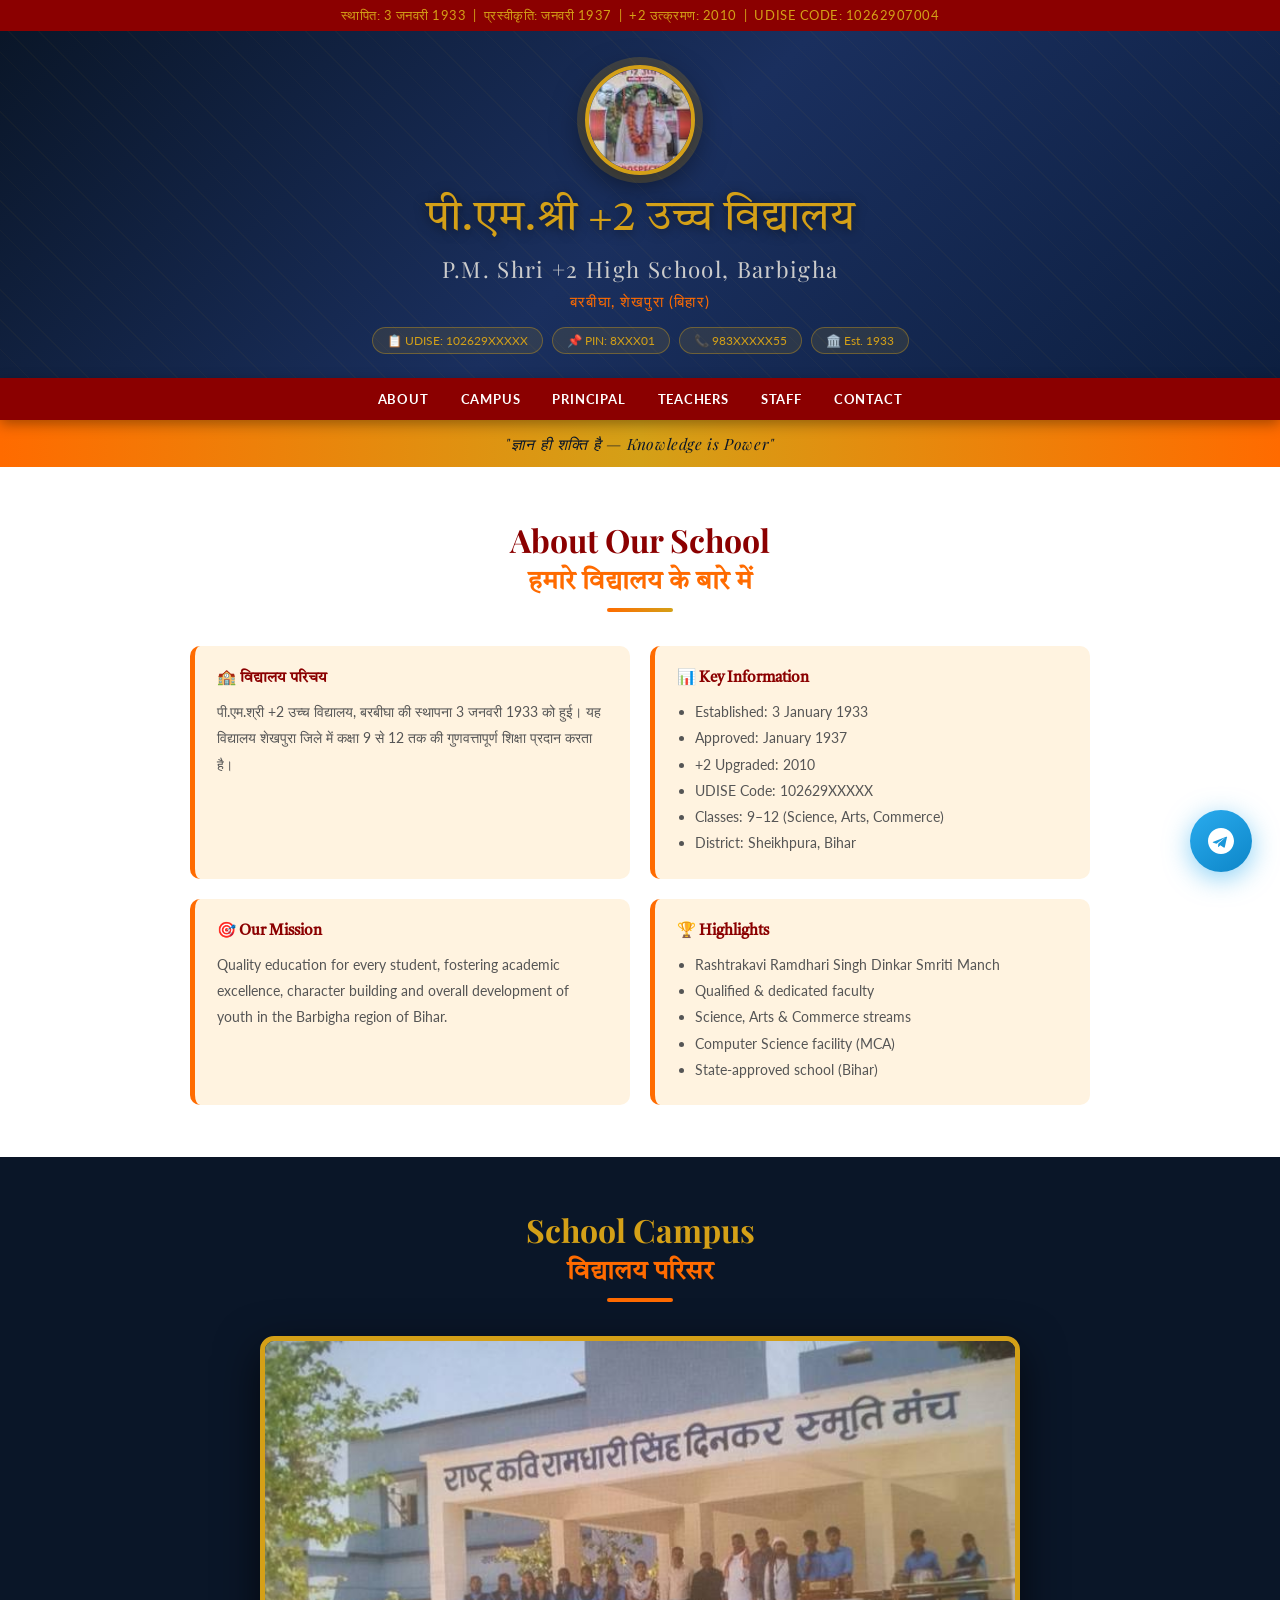
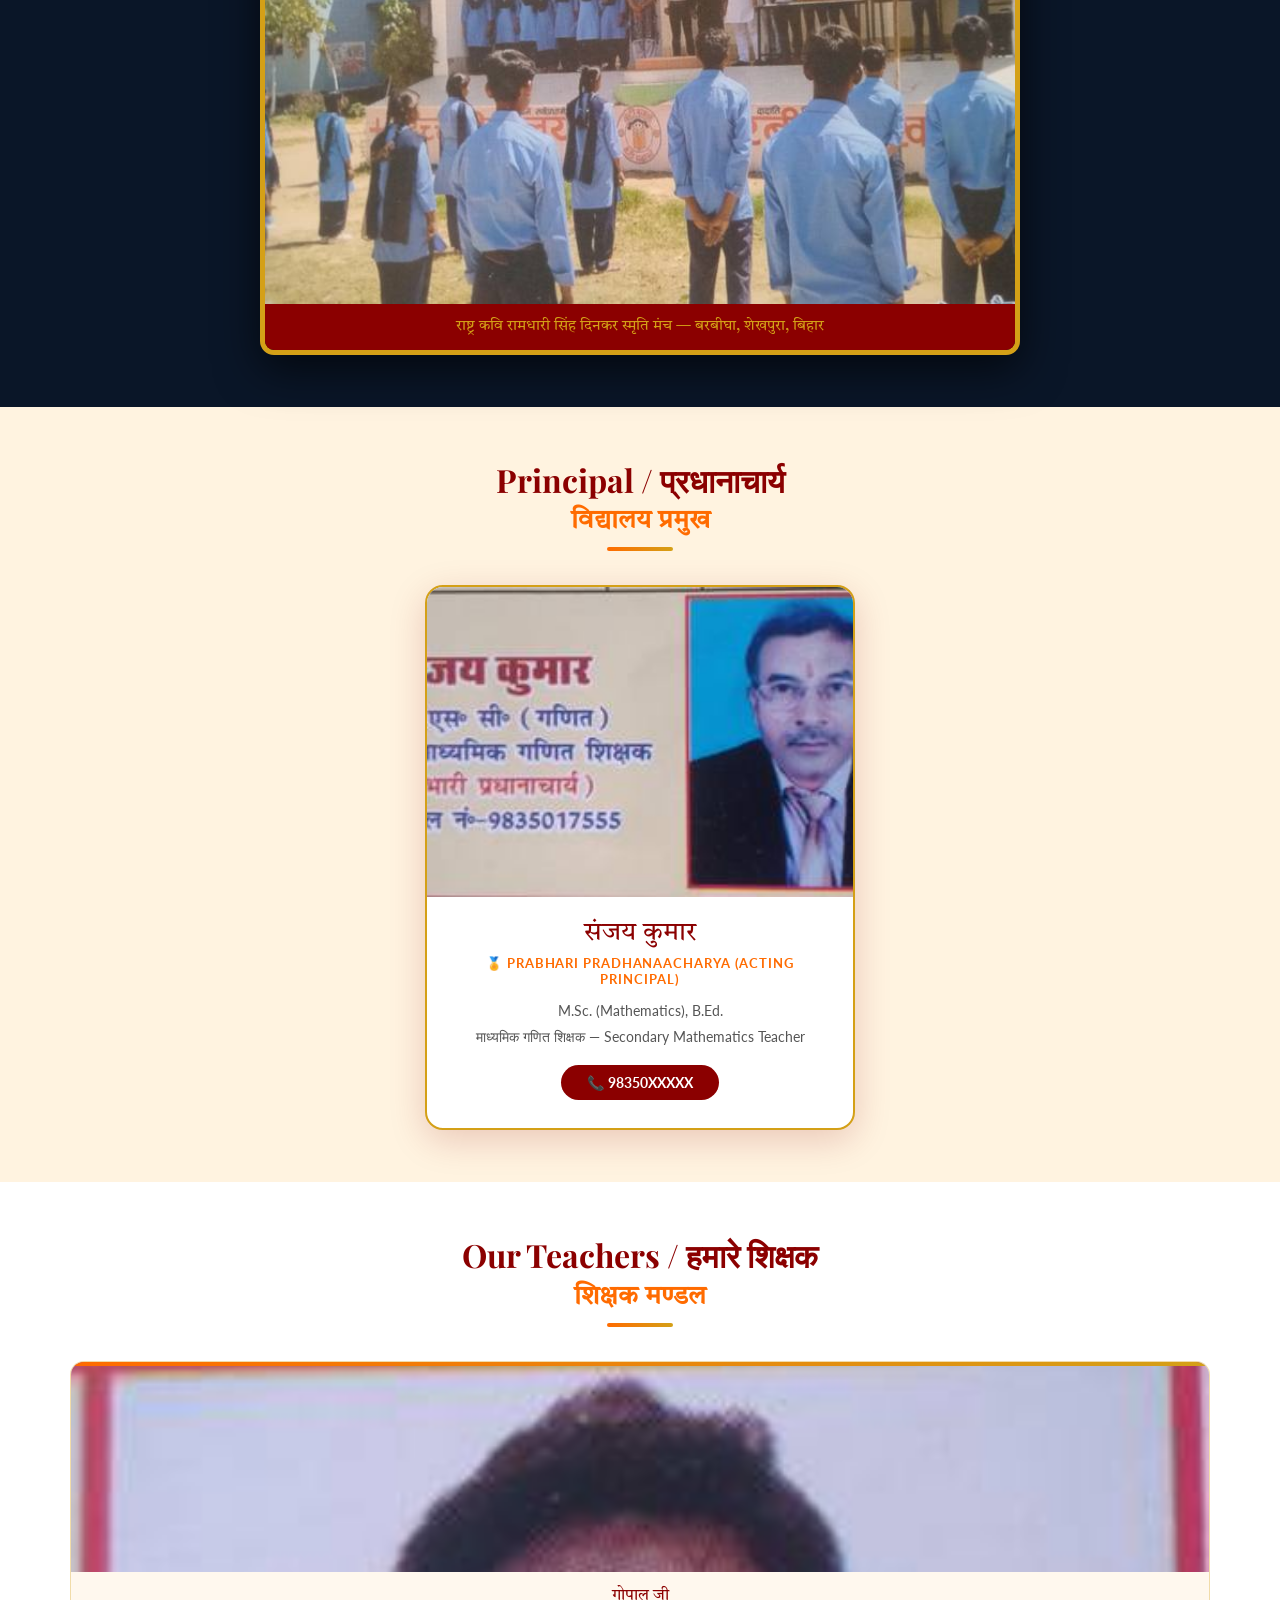
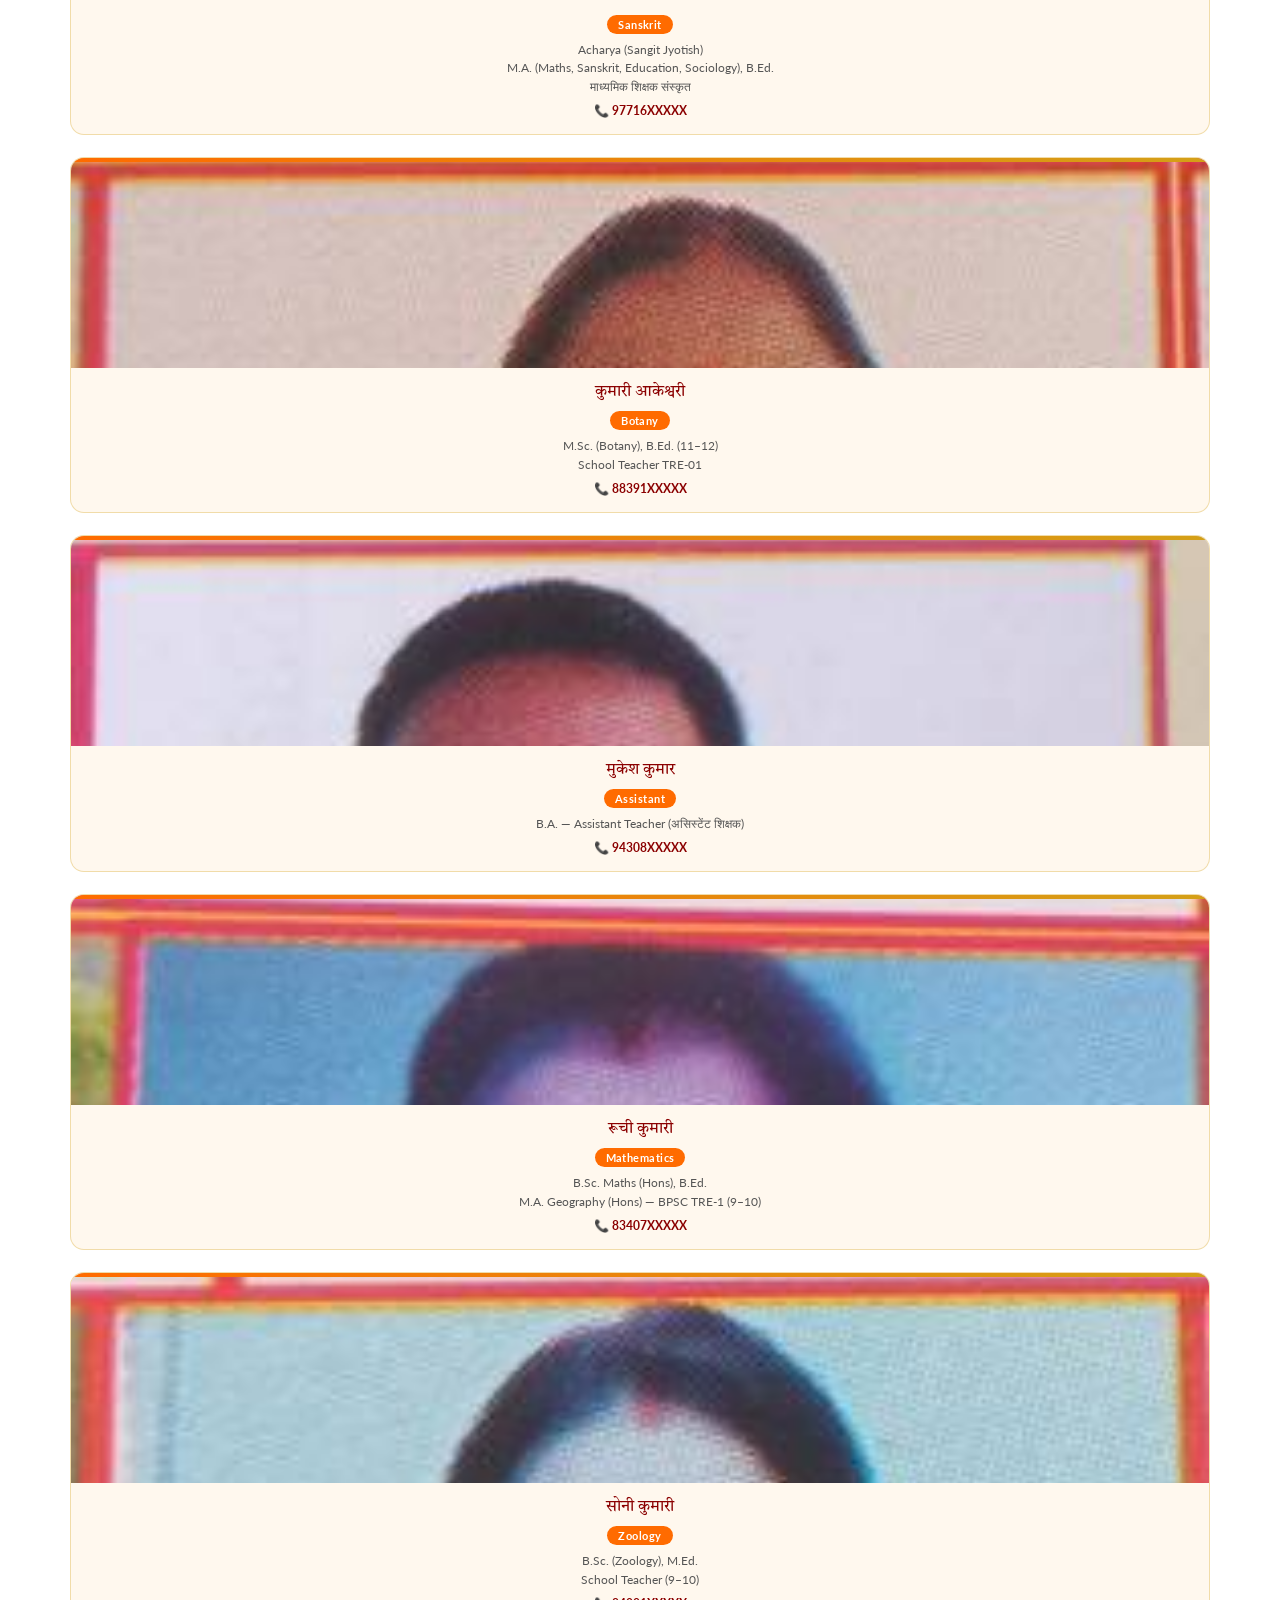
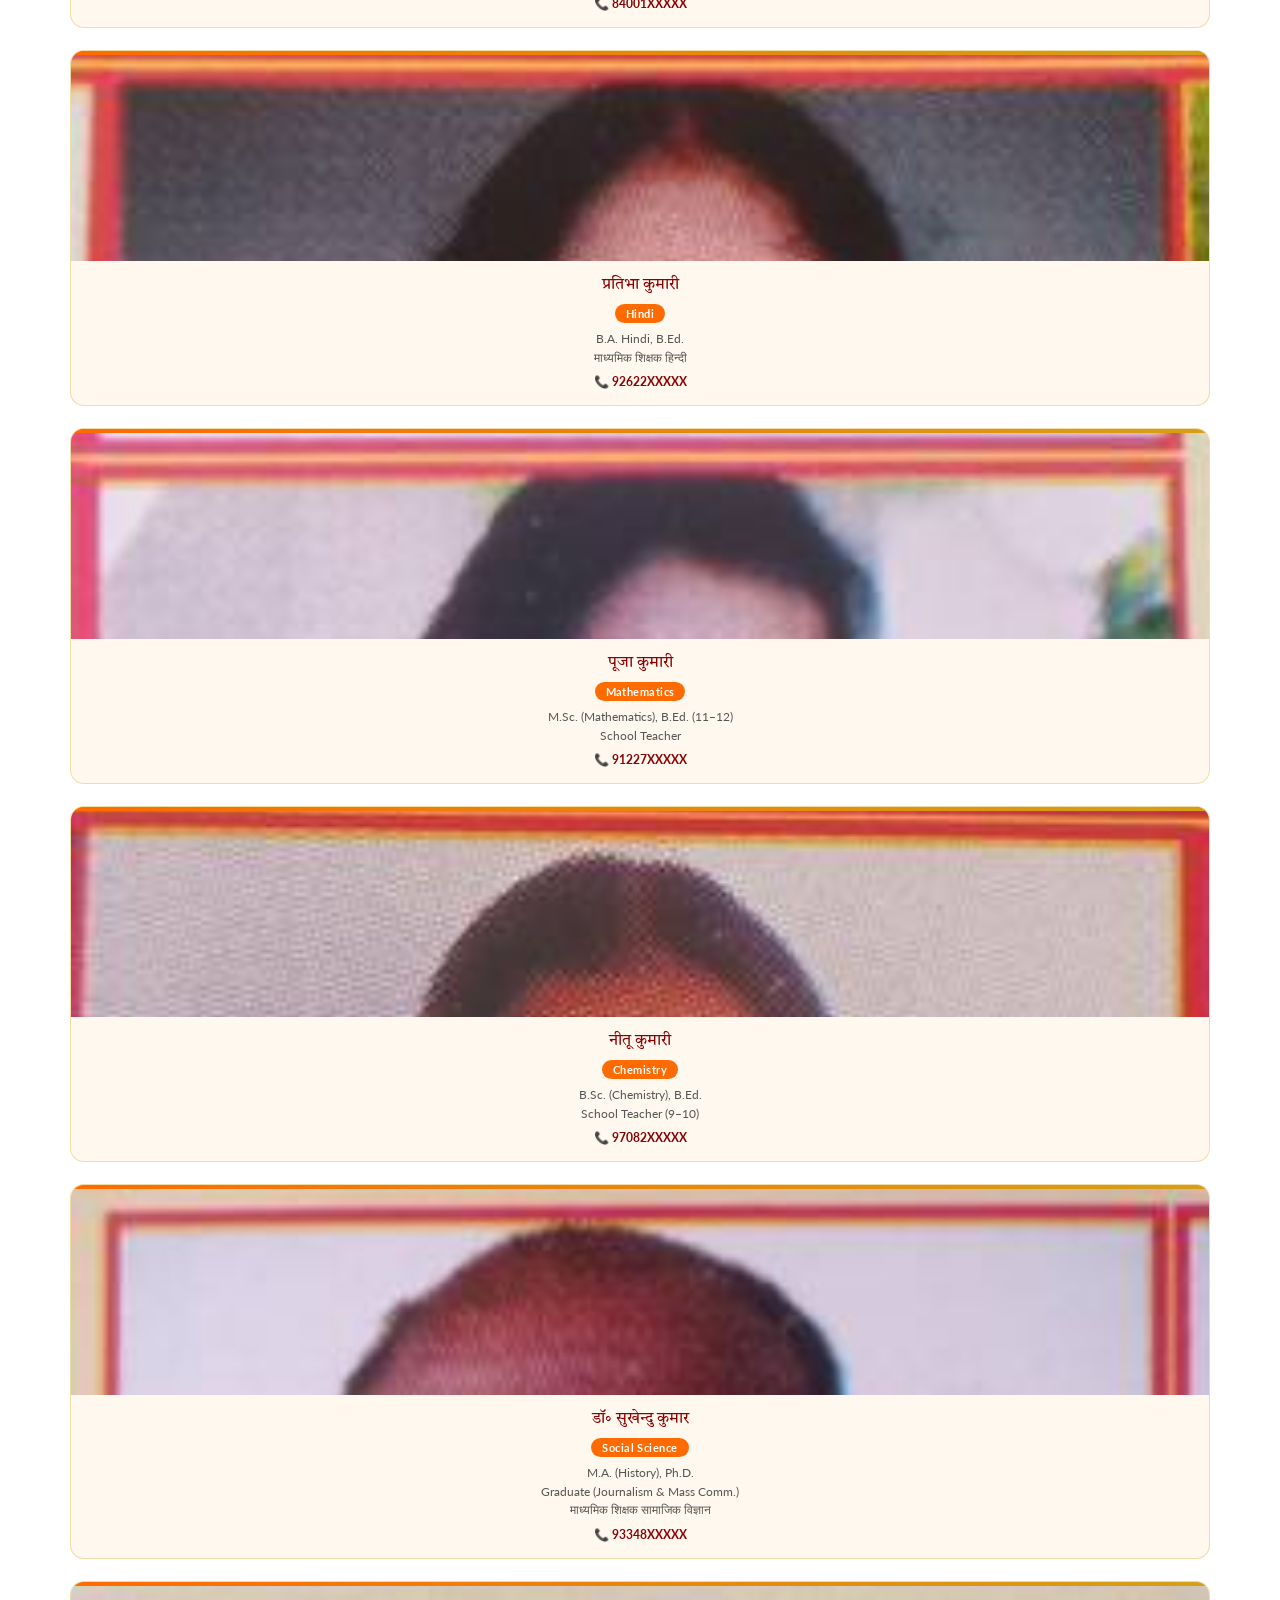
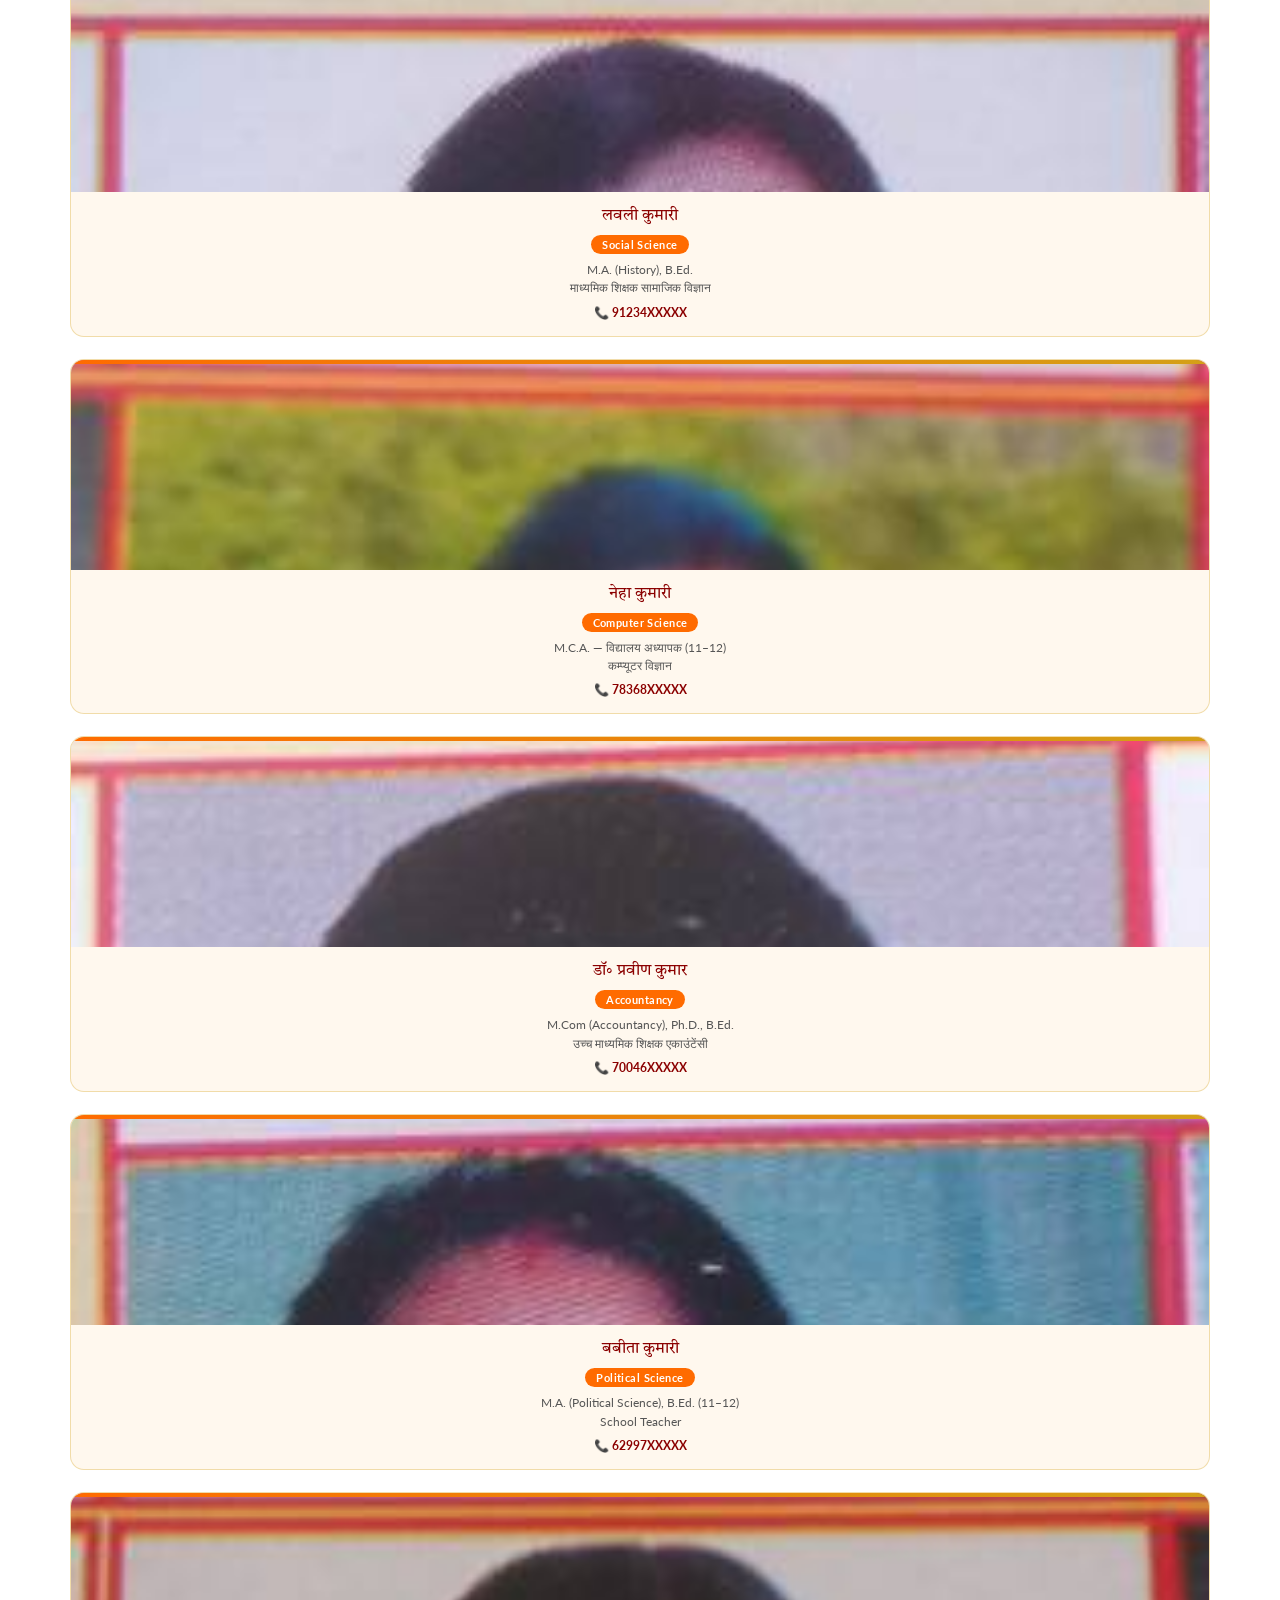
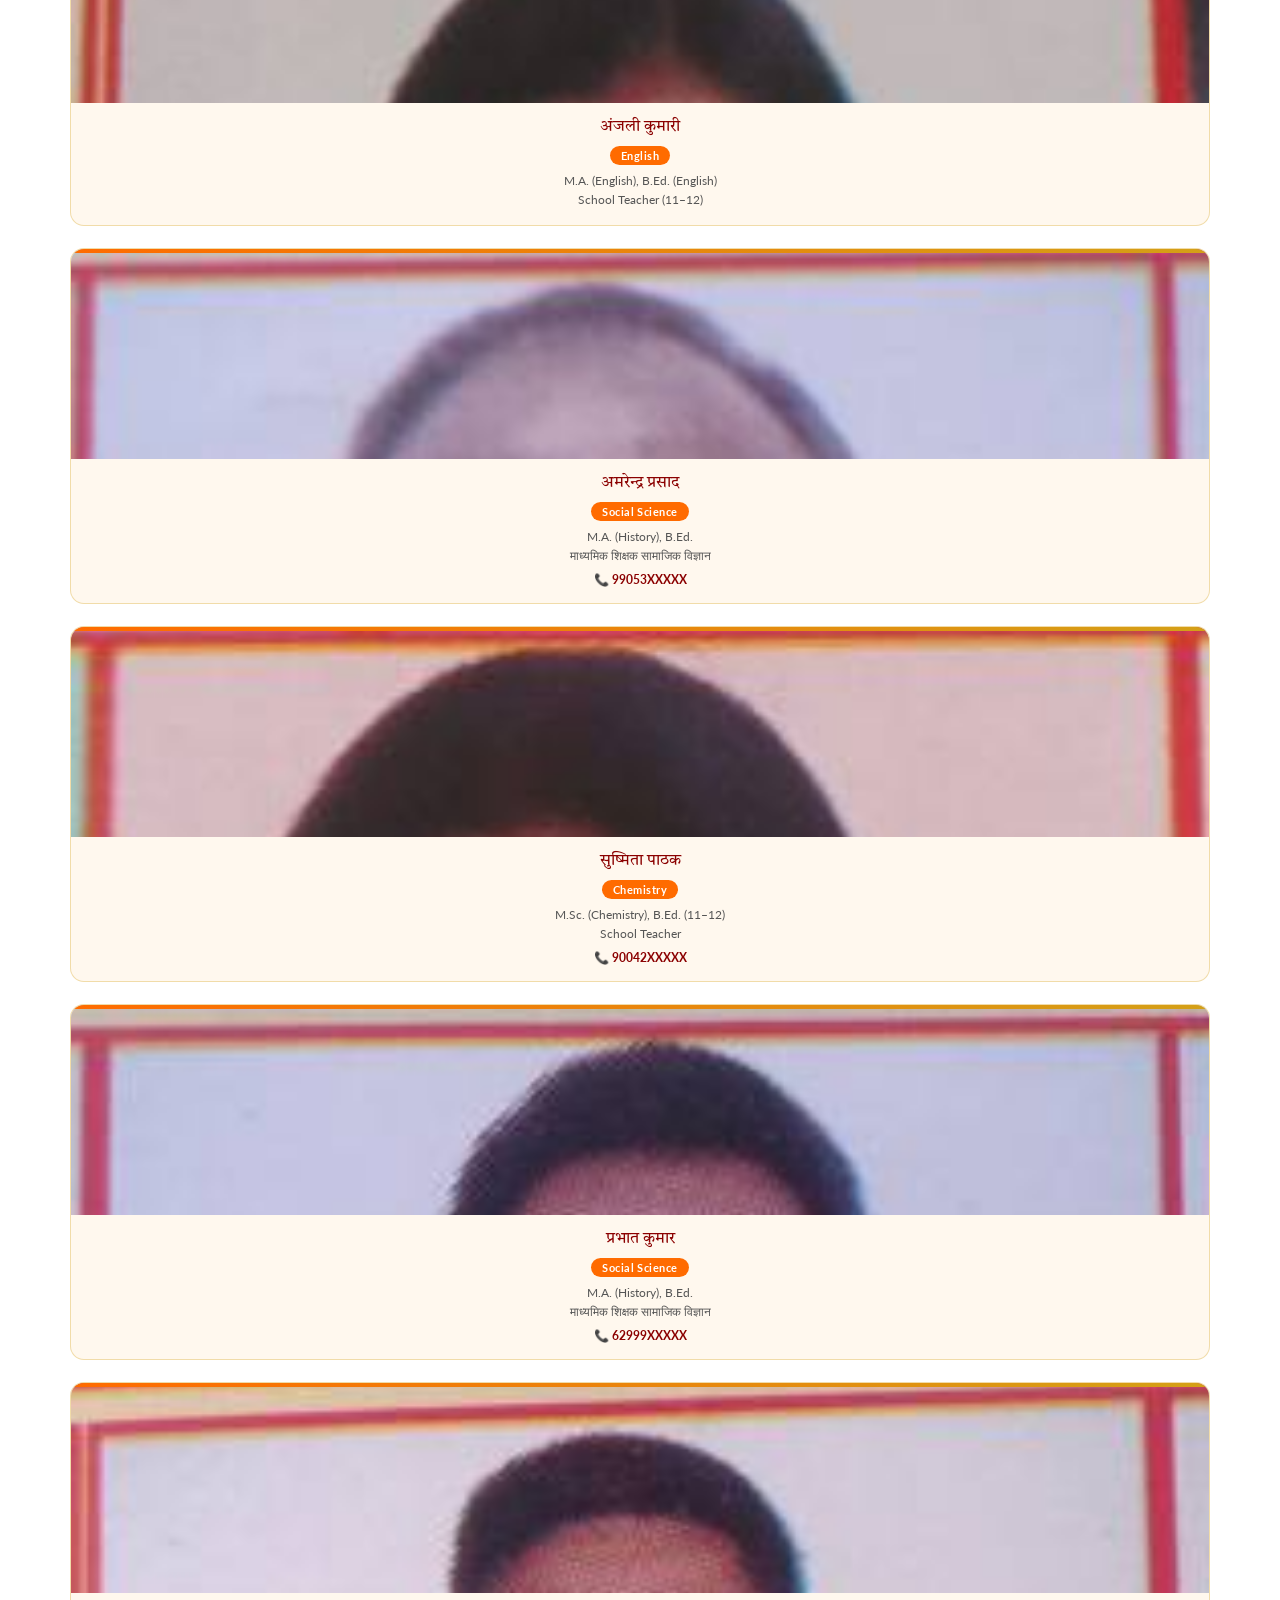
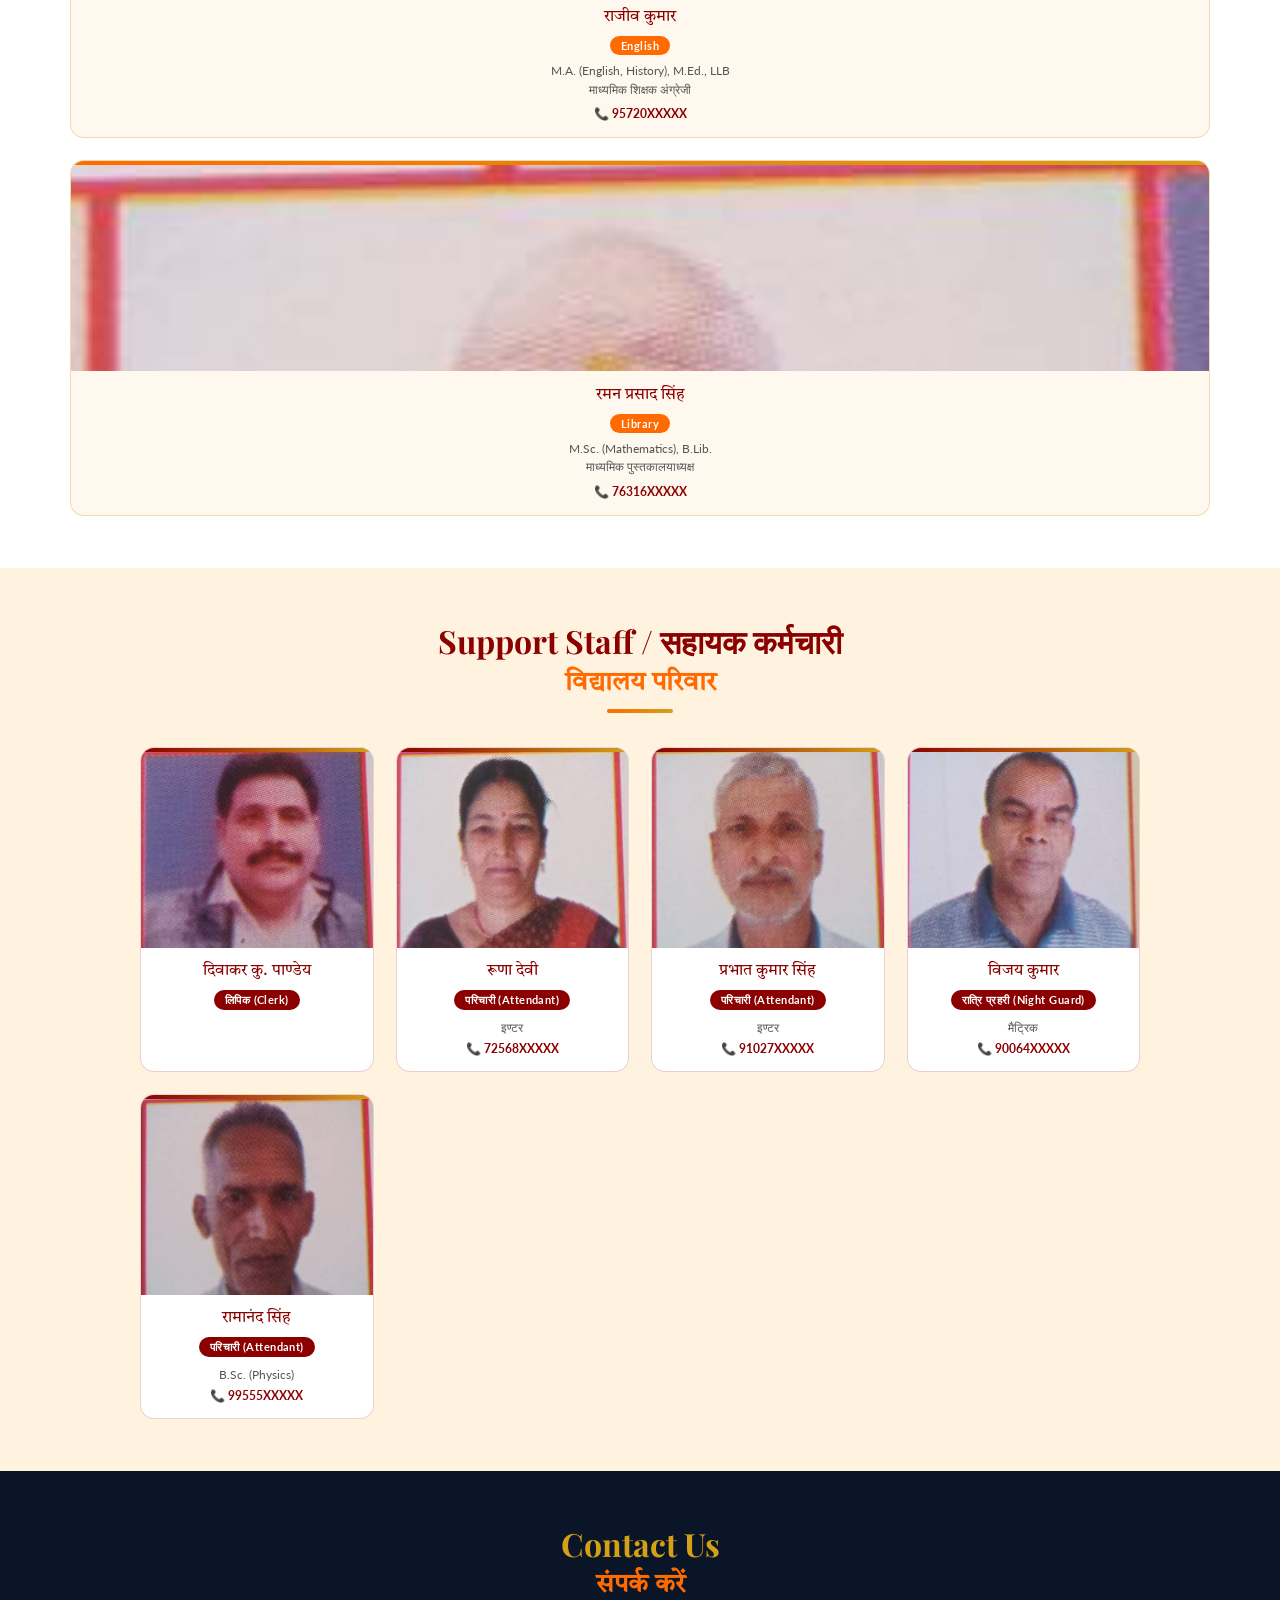
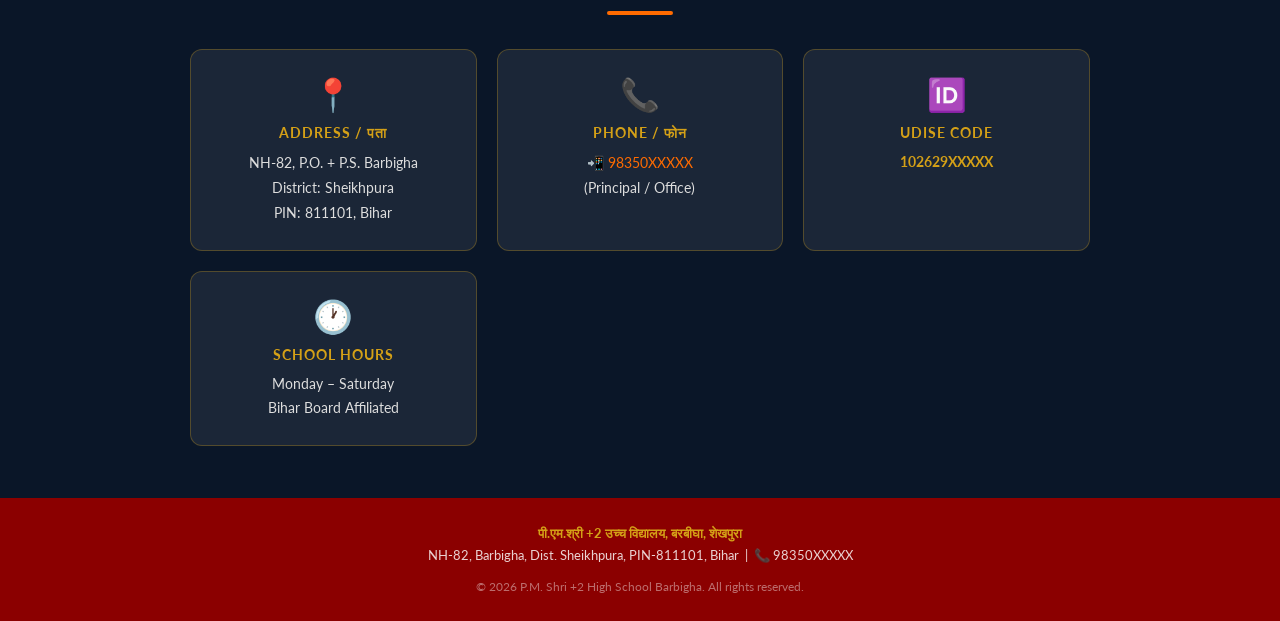
==== index.html @ 0f36e3b1 "Add files via upload" ====
<!DOCTYPE html>
<html lang="hi">
<head>
  <meta charset="UTF-8">
  <meta name="viewport" content="width=device-width,initial-scale=1.0">
  <title>पी.एम.श्री +2 उच्च विद्यालय, बरबीघा</title>
  <link rel="stylesheet" href="styles.css">
  <link href="https://fonts.googleapis.com/css2?family=Tiro+Devanagari+Hindi&family=Playfair+Display:wght@700;900&family=Lato:wght@300;400;700&display=swap" rel="stylesheet">
</head>
<body>

<div class="topbar">
  स्थापित: 3 जनवरी 1933 &nbsp;|&nbsp; प्रस्वीकृति: जनवरी 1937 &nbsp;|&nbsp;
  +2 उत्क्रमण: 2010 &nbsp;|&nbsp; UDISE CODE: 10262907004
</div>

<header>
  <div class="hlogo"><img src="[data-uri]" alt="School Logo"></div>
  <div class="hname">पी.एम.श्री +2 उच्च विद्यालय</div>
  <div class="hname-en">P.M. Shri +2 High School, Barbigha</div>
  <div class="hsub">बरबीघा, शेखपुरा (बिहार)</div>
  <div class="hbadges">
    <span class="hbadge">📋 UDISE: 102629XXXXX</span>
    <span class="hbadge">📌 PIN: 8XXX01</span>
    <span class="hbadge">📞 983XXXXX55</span>
    <span class="hbadge">🏛️ Est. 1933</span>
  </div>
</header>

<nav>
  <a href="#about">About</a>
  <a href="#campus">Campus</a>
  <a href="#principal">Principal</a>
  <a href="#teachers">Teachers</a>
  <a href="#staff">Staff</a>
  <a href="#contact">Contact</a>
</nav>

<div class="hero">"ज्ञान ही शक्ति है — Knowledge is Power"</div>

<!-- ABOUT -->
<section id="about">
  <h2 class="sec-title">About Our School <span>हमारे विद्यालय के बारे में</span></h2>
  <div class="agrid rv">
    <div class="acard"><h3>🏫 विद्यालय परिचय</h3>
      <p>पी.एम.श्री +2 उच्च विद्यालय, बरबीघा की स्थापना 3 जनवरी 1933 को हुई। यह विद्यालय शेखपुरा जिले में कक्षा 9 से 12 तक की गुणवत्तापूर्ण शिक्षा प्रदान करता है।</p></div>
    <div class="acard"><h3>📊 Key Information</h3>
      <ul><li>Established: 3 January 1933</li><li>Approved: January 1937</li><li>+2 Upgraded: 2010</li><li>UDISE Code: 102629XXXXX</li><li>Classes: 9–12 (Science, Arts, Commerce)</li><li>District: Sheikhpura, Bihar</li></ul></div>
    <div class="acard"><h3>🎯 Our Mission</h3>
      <p>Quality education for every student, fostering academic excellence, character building and overall development of youth in the Barbigha region of Bihar.</p></div>
    <div class="acard"><h3>🏆 Highlights</h3>
      <ul><li>Rashtrakavi Ramdhari Singh Dinkar Smriti Manch</li><li>Qualified &amp; dedicated faculty</li><li>Science, Arts &amp; Commerce streams</li><li>Computer Science facility (MCA)</li><li>State-approved school (Bihar)</li></ul></div>
  </div>
</section>

<!-- CAMPUS -->
<section id="campus">
  <h2 class="sec-title">School Campus <span>विद्यालय परिसर</span></h2>
  <div class="campus-box rv">
    <img src="[data-uri]" alt="School Campus">
    <div class="campus-cap">राष्ट्र कवि रामधारी सिंह दिनकर स्मृति मंच — बरबीघा, शेखपुरा, बिहार</div>
  </div>
</section>

<!-- PRINCIPAL -->
<section id="principal">
  <h2 class="sec-title">Principal / प्रधानाचार्य <span>विद्यालय प्रमुख</span></h2>
  <div class="pcard rv">
    <img class="pphoto" src="[data-uri]" alt="Sanjay Kumar">
    <div class="pbody">
      <div class="pname">संजय कुमार</div>
      <div class="prole">🏅 Prabhari Pradhanaacharya (Acting Principal)</div>
      <div class="pqual">M.Sc. (Mathematics), B.Ed.<br>माध्यमिक गणित शिक्षक — Secondary Mathematics Teacher</div>
      <a class="pphone" href="tel:98350XXXXX">📞 98350XXXXX</a>
    </div>
  </div>
</section>

<!-- TEACHERS -->
<section id="teachers">
  <h2 class="sec-title">Our Teachers / हमारे शिक्षक <span>शिक्षक मण्डल</span></h2>
  <div class="tgrid">
    <div class="tcard rv">
      <div class="tpwrap"><img class="tphoto" src="[data-uri]" alt="गोपाल जी"></div>
      <div class="tinfo">
        <div class="tname">गोपाल जी</div>
        <span class="tsubj">Sanskrit</span>
        <div class="tqual">Acharya (Sangit Jyotish)<br>M.A. (Maths, Sanskrit, Education, Sociology), B.Ed.<br>माध्यमिक शिक्षक संस्कृत</div>
        <div class="tmob">📞 97716XXXXX</div>
      </div>
    </div>
    <div class="tcard rv">
      <div class="tpwrap"><img class="tphoto" src="[data-uri]" alt="कुमारी आकेश्वरी"></div>
      <div class="tinfo">
        <div class="tname">कुमारी आकेश्वरी</div>
        <span class="tsubj">Botany</span>
        <div class="tqual">M.Sc. (Botany), B.Ed. (11–12)<br>School Teacher TRE-01</div>
        <div class="tmob">📞 88391XXXXX</div>
      </div>
    </div>
    <div class="tcard rv">
      <div class="tpwrap"><img class="tphoto" src="[data-uri]" alt="मुकेश कुमार"></div>
      <div class="tinfo">
        <div class="tname">मुकेश कुमार</div>
        <span class="tsubj">Assistant</span>
        <div class="tqual">B.A. — Assistant Teacher (असिस्टेंट शिक्षक)</div>
        <div class="tmob">📞 94308XXXXX</div>
      </div>
    </div>
    <div class="tcard rv">
      <div class="tpwrap"><img class="tphoto" src="[data-uri]" alt="रूची कुमारी"></div>
      <div class="tinfo">
        <div class="tname">रूची कुमारी</div>
        <span class="tsubj">Mathematics</span>
        <div class="tqual">B.Sc. Maths (Hons), B.Ed.<br>M.A. Geography (Hons) — BPSC TRE-1 (9–10)</div>
        <div class="tmob">📞 83407XXXXX</div>
      </div>
    </div>
    <div class="tcard rv">
      <div class="tpwrap"><img class="tphoto" src="[data-uri]" alt="सोनी कुमारी"></div>
      <div class="tinfo">
        <div class="tname">सोनी कुमारी</div>
        <span class="tsubj">Zoology</span>
        <div class="tqual">B.Sc. (Zoology), M.Ed.<br>School Teacher (9–10)</div>
        <div class="tmob">📞 84001XXXXX</div>
      </div>
    </div>
    <div class="tcard rv">
      <div class="tpwrap"><img class="tphoto" src="[data-uri]" alt="प्रतिभा कुमारी"></div>
      <div class="tinfo">
        <div class="tname">प्रतिभा कुमारी</div>
        <span class="tsubj">Hindi</span>
        <div class="tqual">B.A. Hindi, B.Ed.<br>माध्यमिक शिक्षक हिन्दी</div>
        <div class="tmob">📞 92622XXXXX</div>
      </div>
    </div>
    <div class="tcard rv">
      <div class="tpwrap"><img class="tphoto" src="[data-uri]" alt="पूजा कुमारी"></div>
      <div class="tinfo">
        <div class="tname">पूजा कुमारी</div>
        <span class="tsubj">Mathematics</span>
        <div class="tqual">M.Sc. (Mathematics), B.Ed. (11–12)<br>School Teacher</div>
        <div class="tmob">📞 91227XXXXX</div>
      </div>
    </div>
    <div class="tcard rv">
      <div class="tpwrap"><img class="tphoto" src="[data-uri]" alt="नीतू कुमारी"></div>
      <div class="tinfo">
        <div class="tname">नीतू कुमारी</div>
        <span class="tsubj">Chemistry</span>
        <div class="tqual">B.Sc. (Chemistry), B.Ed.<br>School Teacher (9–10)</div>
        <div class="tmob">📞 97082XXXXX</div>
      </div>
    </div>
    <div class="tcard rv">
      <div class="tpwrap"><img class="tphoto" src="[data-uri]" alt="डॉ॰ सुखेन्दु कुमार"></div>
      <div class="tinfo">
        <div class="tname">डॉ॰ सुखेन्दु कुमार</div>
        <span class="tsubj">Social Science</span>
        <div class="tqual">M.A. (History), Ph.D.<br>Graduate (Journalism &amp; Mass Comm.)<br>माध्यमिक शिक्षक सामाजिक विज्ञान</div>
        <div class="tmob">📞 93348XXXXX</div>
      </div>
    </div>
    <div class="tcard rv">
      <div class="tpwrap"><img class="tphoto" src="[data-uri]" alt="लवली कुमारी"></div>
      <div class="tinfo">
        <div class="tname">लवली कुमारी</div>
        <span class="tsubj">Social Science</span>
        <div class="tqual">M.A. (History), B.Ed.<br>माध्यमिक शिक्षक सामाजिक विज्ञान</div>
        <div class="tmob">📞 91234XXXXX</div>
      </div>
    </div>
    <div class="tcard rv">
      <div class="tpwrap"><img class="tphoto" src="[data-uri]" alt="नेहा कुमारी"></div>
      <div class="tinfo">
        <div class="tname">नेहा कुमारी</div>
        <span class="tsubj">Computer Science</span>
        <div class="tqual">M.C.A. — विद्यालय अध्यापक (11–12)<br>कम्प्यूटर विज्ञान</div>
        <div class="tmob">📞 78368XXXXX</div>
      </div>
    </div>
    <div class="tcard rv">
      <div class="tpwrap"><img class="tphoto" src="[data-uri]" alt="डॉ॰ प्रवीण कुमार"></div>
      <div class="tinfo">
        <div class="tname">डॉ॰ प्रवीण कुमार</div>
        <span class="tsubj">Accountancy</span>
        <div class="tqual">M.Com (Accountancy), Ph.D., B.Ed.<br>उच्च माध्यमिक शिक्षक एकाउंटेंसी</div>
        <div class="tmob">📞 70046XXXXX</div>
      </div>
    </div>
    <div class="tcard rv">
      <div class="tpwrap"><img class="tphoto" src="[data-uri]" alt="बबीता कुमारी"></div>
      <div class="tinfo">
        <div class="tname">बबीता कुमारी</div>
        <span class="tsubj">Political Science</span>
        <div class="tqual">M.A. (Political Science), B.Ed. (11–12)<br>School Teacher</div>
        <div class="tmob">📞 62997XXXXX</div>
      </div>
    </div>
    <div class="tcard rv">
      <div class="tpwrap"><img class="tphoto" src="[data-uri]" alt="अंजली कुमारी"></div>
      <div class="tinfo">
        <div class="tname">अंजली कुमारी</div>
        <span class="tsubj">English</span>
        <div class="tqual">M.A. (English), B.Ed. (English)<br>School Teacher (11–12)</div>
      </div>
    </div>
    <div class="tcard rv">
      <div class="tpwrap"><img class="tphoto" src="[data-uri]" alt="अमरेन्द्र प्रसाद"></div>
      <div class="tinfo">
        <div class="tname">अमरेन्द्र प्रसाद</div>
        <span class="tsubj">Social Science</span>
        <div class="tqual">M.A. (History), B.Ed.<br>माध्यमिक शिक्षक सामाजिक विज्ञान</div>
        <div class="tmob">📞 99053XXXXX</div>
      </div>
    </div>
    <div class="tcard rv">
      <div class="tpwrap"><img class="tphoto" src="[data-uri]" alt="सुष्मिता पाठक"></div>
      <div class="tinfo">
        <div class="tname">सुष्मिता पाठक</div>
        <span class="tsubj">Chemistry</span>
        <div class="tqual">M.Sc. (Chemistry), B.Ed. (11–12)<br>School Teacher</div>
        <div class="tmob">📞 90042XXXXX</div>
      </div>
    </div>
    <div class="tcard rv">
      <div class="tpwrap"><img class="tphoto" src="[data-uri]" alt="प्रभात कुमार"></div>
      <div class="tinfo">
        <div class="tname">प्रभात कुमार</div>
        <span class="tsubj">Social Science</span>
        <div class="tqual">M.A. (History), B.Ed.<br>माध्यमिक शिक्षक सामाजिक विज्ञान</div>
        <div class="tmob">📞 62999XXXXX</div>
      </div>
    </div>
    <div class="tcard rv">
      <div class="tpwrap"><img class="tphoto" src="[data-uri]" alt="राजीव कुमार"></div>
      <div class="tinfo">
        <div class="tname">राजीव कुमार</div>
        <span class="tsubj">English</span>
        <div class="tqual">M.A. (English, History), M.Ed., LLB<br>माध्यमिक शिक्षक अंग्रेजी</div>
        <div class="tmob">📞 95720XXXXX</div>
      </div>
    </div>
    <div class="tcard rv">
      <div class="tpwrap"><img class="tphoto" src="[data-uri]" alt="रमन प्रसाद सिंह"></div>
      <div class="tinfo">
        <div class="tname">रमन प्रसाद सिंह</div>
        <span class="tsubj">Library</span>
        <div class="tqual">M.Sc. (Mathematics), B.Lib.<br>माध्यमिक पुस्तकालयाध्यक्ष</div>
        <div class="tmob">📞 76316XXXXX</div>
      </div>
    </div>
  </div>
</section>

<!-- SUPPORT STAFF -->
<section id="staff">
  <h2 class="sec-title">Support Staff / सहायक कर्मचारी <span>विद्यालय परिवार</span></h2>
  <div class="sgrid">
    <div class="scard rv">
      <div class="spwrap"><img class="sphoto" src="[data-uri]" alt="दिवाकर कु. पाण्डेय"></div>
      <div class="sinfo">
        <div class="sname">दिवाकर कु. पाण्डेय</div>
        <span class="srole">लिपिक (Clerk)</span>
      </div>
    </div>
    <div class="scard rv">
      <div class="spwrap"><img class="sphoto" src="[data-uri]" alt="रूणा देवी"></div>
      <div class="sinfo">
        <div class="sname">रूणा देवी</div>
        <span class="srole">परिचारी (Attendant)</span>
        <div class="squal">इण्टर</div>
        <div class="smob">📞 72568XXXXX</div>
      </div>
    </div>
    <div class="scard rv">
      <div class="spwrap"><img class="sphoto" src="[data-uri]" alt="प्रभात कुमार सिंह"></div>
      <div class="sinfo">
        <div class="sname">प्रभात कुमार सिंह</div>
        <span class="srole">परिचारी (Attendant)</span>
        <div class="squal">इण्टर</div>
        <div class="smob">📞 91027XXXXX</div>
      </div>
    </div>
    <div class="scard rv">
      <div class="spwrap"><img class="sphoto" src="[data-uri]" alt="विजय कुमार"></div>
      <div class="sinfo">
        <div class="sname">विजय कुमार</div>
        <span class="srole">रात्रि प्रहरी (Night Guard)</span>
        <div class="squal">मैट्रिक</div>
        <div class="smob">📞 90064XXXXX</div>
      </div>
    </div>
    <div class="scard rv">
      <div class="spwrap"><img class="sphoto" src="[data-uri]" alt="रामानंद सिंह"></div>
      <div class="sinfo">
        <div class="sname">रामानंद सिंह</div>
        <span class="srole">परिचारी (Attendant)</span>
        <div class="squal">B.Sc. (Physics)</div>
        <div class="smob">📞 99555XXXXX</div>
      </div>
    </div>
  </div>
</section>

<!-- CONTACT -->
<section id="contact">
  <h2 class="sec-title">Contact Us <span>संपर्क करें</span></h2>
  <div class="cgrid rv">
    <div class="citem"><div class="ci">📍</div><h4>Address / पता</h4>
      <p>NH-82, P.O. + P.S. Barbigha<br>District: Sheikhpura<br>PIN: 811101, Bihar</p></div>
    <div class="citem"><div class="ci">📞</div><h4>Phone / फोन</h4>
      <p><a href="tel:98350XXXXX">📲 98350XXXXX</a><br>(Principal / Office)</p></div>
    <div class="citem"><div class="ci">🆔</div><h4>UDISE Code</h4>
      <p class="udise">102629XXXXX</p></div>
    <div class="citem"><div class="ci">🕐</div><h4>School Hours</h4>
      <p>Monday – Saturday<br>Bihar Board Affiliated</p></div>
  </div>
</section>

<footer>
  <p><strong>पी.एम.श्री +2 उच्च विद्यालय, बरबीघा, शेखपुरा</strong><br>
  NH-82, Barbigha, Dist. Sheikhpura, PIN-811101, Bihar &nbsp;|&nbsp; 📞 98350XXXXX</p>
  <p class="fsub">© 2026 P.M. Shri +2 High School Barbigha. All rights reserved.</p>
</footer>

<script>
  const obs = new IntersectionObserver((entries) => {
    entries.forEach((e, i) => {
      if (e.isIntersecting) setTimeout(() => e.target.classList.add('on'), i * 55);
    });
  }, { threshold: 0.07 });
  document.querySelectorAll('.rv').forEach(el => obs.observe(el));

  document.querySelectorAll('nav a').forEach(a => {
    a.addEventListener('click', e => {
      e.preventDefault();
      document.getElementById(a.getAttribute('href').slice(1))
              ?.scrollIntoView({ behavior: 'smooth' });
    });
  });
</script>

<!-- ══════════════════════════════════════════════════
     TELEGRAM LIVE CHAT WIDGET (Full Two-Way)
══════════════════════════════════════════════════ -->
<div id="tgw">

  <!-- Floating Button -->
  <button id="tg-btn" onclick="TG.toggle()" title="Live Chat">
    <span id="tg-icon-chat">
      <svg viewBox="0 0 24 24" fill="white" width="26" height="26">
        <path d="M12 0C5.373 0 0 5.373 0 12s5.373 12 12 12 12-5.373 12-12S18.627 0 12 0zm5.562 8.248-2.012 9.286c-.152.658-.547.818-1.107.51l-3.064-2.205-1.478 1.388c-.164.16-.302.294-.618.294l.22-3.02 5.674-4.988c.247-.214-.055-.333-.38-.12L7.87 14.498l-3.023-.921c-.657-.203-.671-.657.138-.972l11.816-4.424c.547-.197 1.026.131.76.967v.1z"/>
      </svg>
    </span>
    <span id="tg-icon-close" style="display:none">
      <svg viewBox="0 0 24 24" fill="none" stroke="white" stroke-width="2.5" stroke-linecap="round" width="22" height="22">
        <line x1="18" y1="6" x2="6" y2="18"/><line x1="6" y1="6" x2="18" y2="18"/>
      </svg>
    </span>
    <span id="tg-notif" class="tg-hidden">0</span>
  </button>

  <!-- Chat Panel -->
  <div id="tg-panel" class="tg-closed">

    <!-- Header -->
    <div id="tg-head">
      <div id="tg-head-left">
        <div id="tg-avatar">
          <svg viewBox="0 0 24 24" fill="white" width="20" height="20">
            <path d="M12 0C5.373 0 0 5.373 0 12s5.373 12 12 12 12-5.373 12-12S18.627 0 12 0zm5.562 8.248-2.012 9.286c-.152.658-.547.818-1.107.51l-3.064-2.205-1.478 1.388c-.164.16-.302.294-.618.294l.22-3.02 5.674-4.988c.247-.214-.055-.333-.38-.12L7.87 14.498l-3.023-.921c-.657-.203-.671-.657.138-.972l11.816-4.424c.547-.197 1.026.131.76.967v.1z"/>
          </svg>
        </div>
        <div id="tg-head-info">
          <div id="tg-agent-name">School Support</div>
          <div id="tg-status-line"><span class="tg-online-dot"></span><span id="tg-status-txt">Connecting…</span></div>
        </div>
      </div>
      <button class="tg-close-x" onclick="TG.toggle()">✕</button>
    </div>

    <!-- Messages -->
    <div id="tg-msgs"></div>

    <!-- Typing indicator -->
    <div id="tg-typing" class="tg-hidden">
      <div class="tg-typing-bub"><span></span><span></span><span></span></div>
    </div>

    <!-- Quick replies -->
    <div id="tg-quick">
      <button class="tg-qbtn" onclick="TG.quickSend('📋 Admission Enquiry')">📋 Admission</button>
      <button class="tg-qbtn" onclick="TG.quickSend('📅 School Timing Info')">📅 Timings</button>
      <button class="tg-qbtn" onclick="TG.quickSend('📚 Courses & Streams')">📚 Courses</button>
      <button class="tg-qbtn" onclick="TG.quickSend('📞 Contact Details')">📞 Contact</button>
      <button class="tg-qbtn" onclick="TG.quickSend('🏫 School Facilities')">🏫 Facilities</button>
      <button class="tg-qbtn" onclick="TG.quickSend('📝 Fee Structure')">📝 Fee</button>
    </div>

    <!-- Input -->
    <div id="tg-footer">
      <input id="tg-inp" type="text" placeholder="Type your message…" autocomplete="off"
             onkeydown="if(event.key==='Enter'&&!event.shiftKey){event.preventDefault();TG.send()}">
      <button id="tg-send-btn" onclick="TG.send()">
        <svg viewBox="0 0 24 24" fill="none" stroke="white" stroke-width="2"
             stroke-linecap="round" stroke-linejoin="round" width="18" height="18">
          <line x1="22" y1="2" x2="11" y2="13"/>
          <polygon points="22 2 15 22 11 13 2 9 22 2"/>
        </svg>
      </button>
    </div>

  </div><!-- /tg-panel -->
</div><!-- /tgw -->

<script>
/* ═══════════════════════════════════════════════════════
   TELEGRAM LIVE CHAT ENGINE
   Two-way: visitor <-> school admin via Telegram Bot
═══════════════════════════════════════════════════════ */
 const TG = (() => {

  /* ── config ── */
  const TOKEN   = '8767575036:AAGq621oBhhVw8lQCUdir2DkR-1gDPHcJNA';
  const API     = `https://api.telegram.org/bot${TOKEN}`;
  const SESSION = (() => {
    let s = sessionStorage.getItem('tg_sid');
    if (!s) { s = 'WEB' + Date.now(); sessionStorage.setItem('tg_sid', s); }
    return s;
  })();

  /* ── state ── */
  let open        = false;
  let adminChatId = null;
  let lastUpd     = 0;
  let pollTimer   = null;
  let unread      = 0;
  let connected   = false;
  let botName     = 'School Support';
  let sentMsgIds  = new Set();   // track our own message IDs to skip them

  /* ── DOM shortcuts ── */
  const $ = id => document.getElementById(id);
  const panel      = () => $('tg-panel');
  const msgBox     = () => $('tg-msgs');
  const inp        = () => $('tg-inp');
  const notif      = () => $('tg-notif');
  const statusTxt  = () => $('tg-status-txt');
  const agentName  = () => $('tg-agent-name');
  const typingEl   = () => $('tg-typing');
  const iconChat   = () => $('tg-icon-chat');
  const iconClose  = () => $('tg-icon-close');
  const quickBar   = () => $('tg-quick');

  /* ── init ── */
  async function init() {
    try {
      /* get bot info */
      const me = await apiFetch('getMe');
      if (me.ok) { botName = me.result.first_name; agentName().textContent = botName; }

      /* discover admin chatId from existing updates */
      const upds = await apiFetch('getUpdates?limit=50');
      if (upds.ok && upds.result.length) {
        lastUpd = upds.result[upds.result.length - 1].update_id;
        /* find the most recent human chat (not a command from random) */
        for (let i = upds.result.length - 1; i >= 0; i--) {
          const msg = upds.result[i].message;
          if (msg && !msg.from.is_bot) {
            adminChatId = msg.chat.id;
            break;
          }
        }
      }

      if (adminChatId) {
        setStatus('online', 'Online – ready to help');
        connected = true;
      } else {
        setStatus('away', 'Send a message to connect');
      }
    } catch (e) {
      setStatus('away', 'Tap to start chat');
    }

    /* show welcome message */
    appendMsg({
      from: 'bot',
      text: `🙏 <b>नमस्ते! Welcome</b> to<br><b>P.M. Shri +2 High School, Barbigha</b><br><br>How can we help you today? Choose a topic or type your question below.`,
      time: now()
    });
  }

  /* ── toggle panel ── */
  function toggle() {
    open = !open;
    panel().className = open ? 'tg-open' : 'tg-closed';
    iconChat().style.display = open ? 'none'  : 'flex';
    iconClose().style.display = open ? 'flex' : 'none';
    if (open) {
      clearUnread();
      inp().focus();
      if (!pollTimer) startPoll();
    }
  }

  /* ── send message ── */
  async function send() {
    const text = inp().value.trim();
    if (!text) return;
    inp().value = '';
    quickBar().style.display = 'none';

    appendMsg({ from: 'user', text: escHtml(text), time: now() });
    setSendBtnLoading(true);

    /* If no adminChatId yet, try to discover via a ping */
    if (!adminChatId) {
      await discoverAdmin(text);
    }

    if (!adminChatId) {
      appendMsg({
        from: 'bot',
        text: `⚠️ Could not connect. Please message us directly:<br>
               <a href="https://t.me/${TOKEN.split(':')[0]}" target="_blank" class="tg-ext-link">
                 Open Telegram Bot
               </a>`,
        time: now()
      });
      setSendBtnLoading(false);
      return;
    }

    try {
      const label = `🌐 *[WebChat #${SESSION.slice(-6)}]*
${text}`;
      const res = await apiFetch('sendMessage', {
        chat_id: adminChatId,
        text: label,
        parse_mode: 'Markdown'
      });
      if (!res.ok) throw new Error(res.description);
      /* mark this message_id as ours so we skip it in poll */
      if (res.result) sentMsgIds.add(res.result.message_id);
      setStatus('online', 'Online – we received your message');
    } catch (e) {
      appendMsg({ from: 'bot', text: `❌ Failed to send. Please retry.`, time: now() });
    }
    setSendBtnLoading(false);
  }

  /* ── discover admin by pinging with /start ── */
  async function discoverAdmin(firstMsg) {
    /* Try getUpdates once more — maybe admin just started bot */
    try {
      const upds = await apiFetch(`getUpdates?offset=${lastUpd + 1}&limit=50`);
      if (upds.ok && upds.result.length) {
        lastUpd = upds.result[upds.result.length - 1].update_id;
        for (let i = upds.result.length - 1; i >= 0; i--) {
          const msg = upds.result[i].message;
          if (msg && !msg.from.is_bot) { adminChatId = msg.chat.id; break; }
        }
      }
    } catch (_) {}
    if (!adminChatId) {
      /* show instructions */
      showTyping();
      await sleep(1000);
      hideTyping();
      appendMsg({
        from: 'bot',
        text: `To connect live, please start our Telegram bot first:<br>
               <a href="https://t.me/HighSchoolBarbigha_bot" target="_blank" class="tg-ext-link">
                 ▶️ Start Bot on Telegram
               </a><br><small>Then come back here and resend your message.</small>`,
        time: now()
      });
    }
  }

  /* ── quick send ── */
  function quickSend(text) {
    inp().value = text;
    send();
  }

  /* ── poll for replies ── */
  async function poll() {
    if (!adminChatId) return;
    try {
      const upds = await apiFetch(`getUpdates?offset=${lastUpd + 1}&timeout=4&limit=20`);
      if (!upds.ok) return;
      let gotNew = false;
      upds.result.forEach(u => {
        lastUpd = u.update_id;
        const msg = u.message || u.edited_message;
        if (!msg) return;
        /* only show messages FROM admin (not our own forwarded ones) */
        if (msg.chat.id != adminChatId) return;
        if (sentMsgIds.has(msg.message_id)) return;
        /* skip messages that look like our own webchat labels */
        if (msg.text && msg.text.startsWith('🌐')) return;
        if (msg.text || msg.caption) {
          const txt = msg.text || msg.caption;
          showTyping();
          setTimeout(() => {
            hideTyping();
            appendMsg({ from: 'bot', text: escHtml(txt), time: fmtTime(msg.date * 1000) });
          }, 600 + Math.random() * 400);
          gotNew = true;
        }
      });
      if (gotNew && !open) addUnread();
    } catch (_) {}
  }

  function startPoll() { if (pollTimer) return; pollTimer = setInterval(poll, 2500); }
  function stopPoll()  { clearInterval(pollTimer); pollTimer = null; }

  /* ── append message ── */
  function appendMsg({ from, text, time }) {
    const box = msgBox();
    const row = document.createElement('div');
    row.className = `tg-row tg-row-${from}`;
    row.innerHTML = `
      <div class="tg-bub tg-bub-${from}">${text}</div>
      <div class="tg-time">${time}</div>`;
    box.appendChild(row);
    requestAnimationFrame(() => { box.scrollTop = box.scrollHeight; });
  }

  /* ── typing indicator ── */
  function showTyping() { typingEl().classList.remove('tg-hidden'); scrollDown(); }
  function hideTyping() { typingEl().classList.add('tg-hidden'); }
  function scrollDown() {
    const b = msgBox();
    requestAnimationFrame(() => { b.scrollTop = b.scrollHeight; });
  }

  /* ── status ── */
  function setStatus(state, txt) {
    const dot = document.querySelector('.tg-online-dot');
    if (!dot) return;
    dot.className = 'tg-online-dot tg-dot-' + state;
    statusTxt().textContent = txt;
  }

  /* ── unread badge ── */
  function addUnread() {
    unread++;
    const n = notif();
    n.textContent = unread;
    n.classList.remove('tg-hidden');
  }
  function clearUnread() {
    unread = 0;
    notif().classList.add('tg-hidden');
  }

  /* ── send btn loading ── */
  function setSendBtnLoading(on) {
    const btn = $('tg-send-btn');
    btn.disabled = on;
    btn.style.opacity = on ? '.5' : '1';
  }

  /* ── utils ── */
  async function apiFetch(method, body) {
    const opts = body
      ? { method:'POST', headers:{'Content-Type':'application/json'}, body: JSON.stringify(body) }
      : { method:'GET' };
    const res = await fetch(`${API}/${method}`, opts);
    return res.json();
  }
  const escHtml = s => s.replace(/&/g,'&amp;').replace(/</g,'&lt;').replace(/>/g,'&gt;');
  const now  = () => new Date().toLocaleTimeString([], {hour:'2-digit', minute:'2-digit'});
  const fmtTime = ts => new Date(ts).toLocaleTimeString([], {hour:'2-digit', minute:'2-digit'});
  const sleep = ms => new Promise(r => setTimeout(r, ms));

  /* ── start ── */
  init();

  return { toggle, send, quickSend };

})();
</script>

</body>
</html>
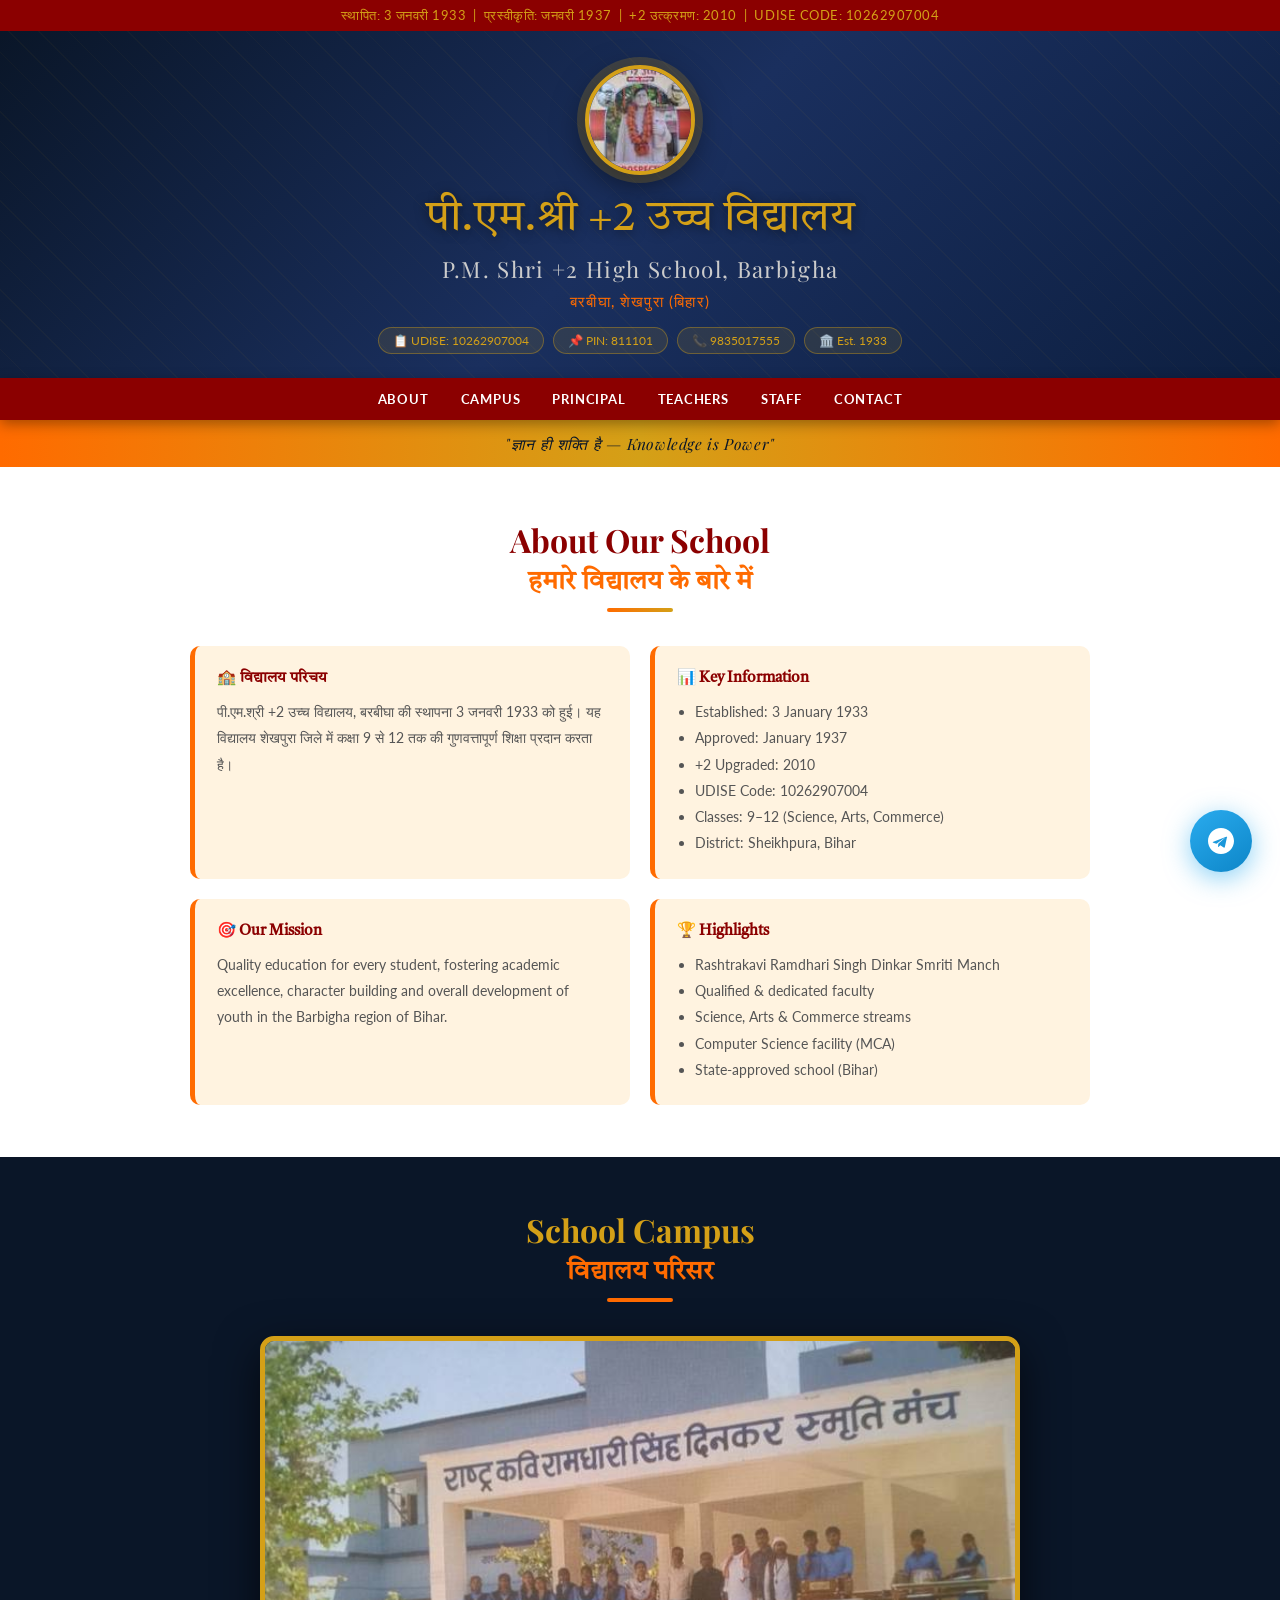
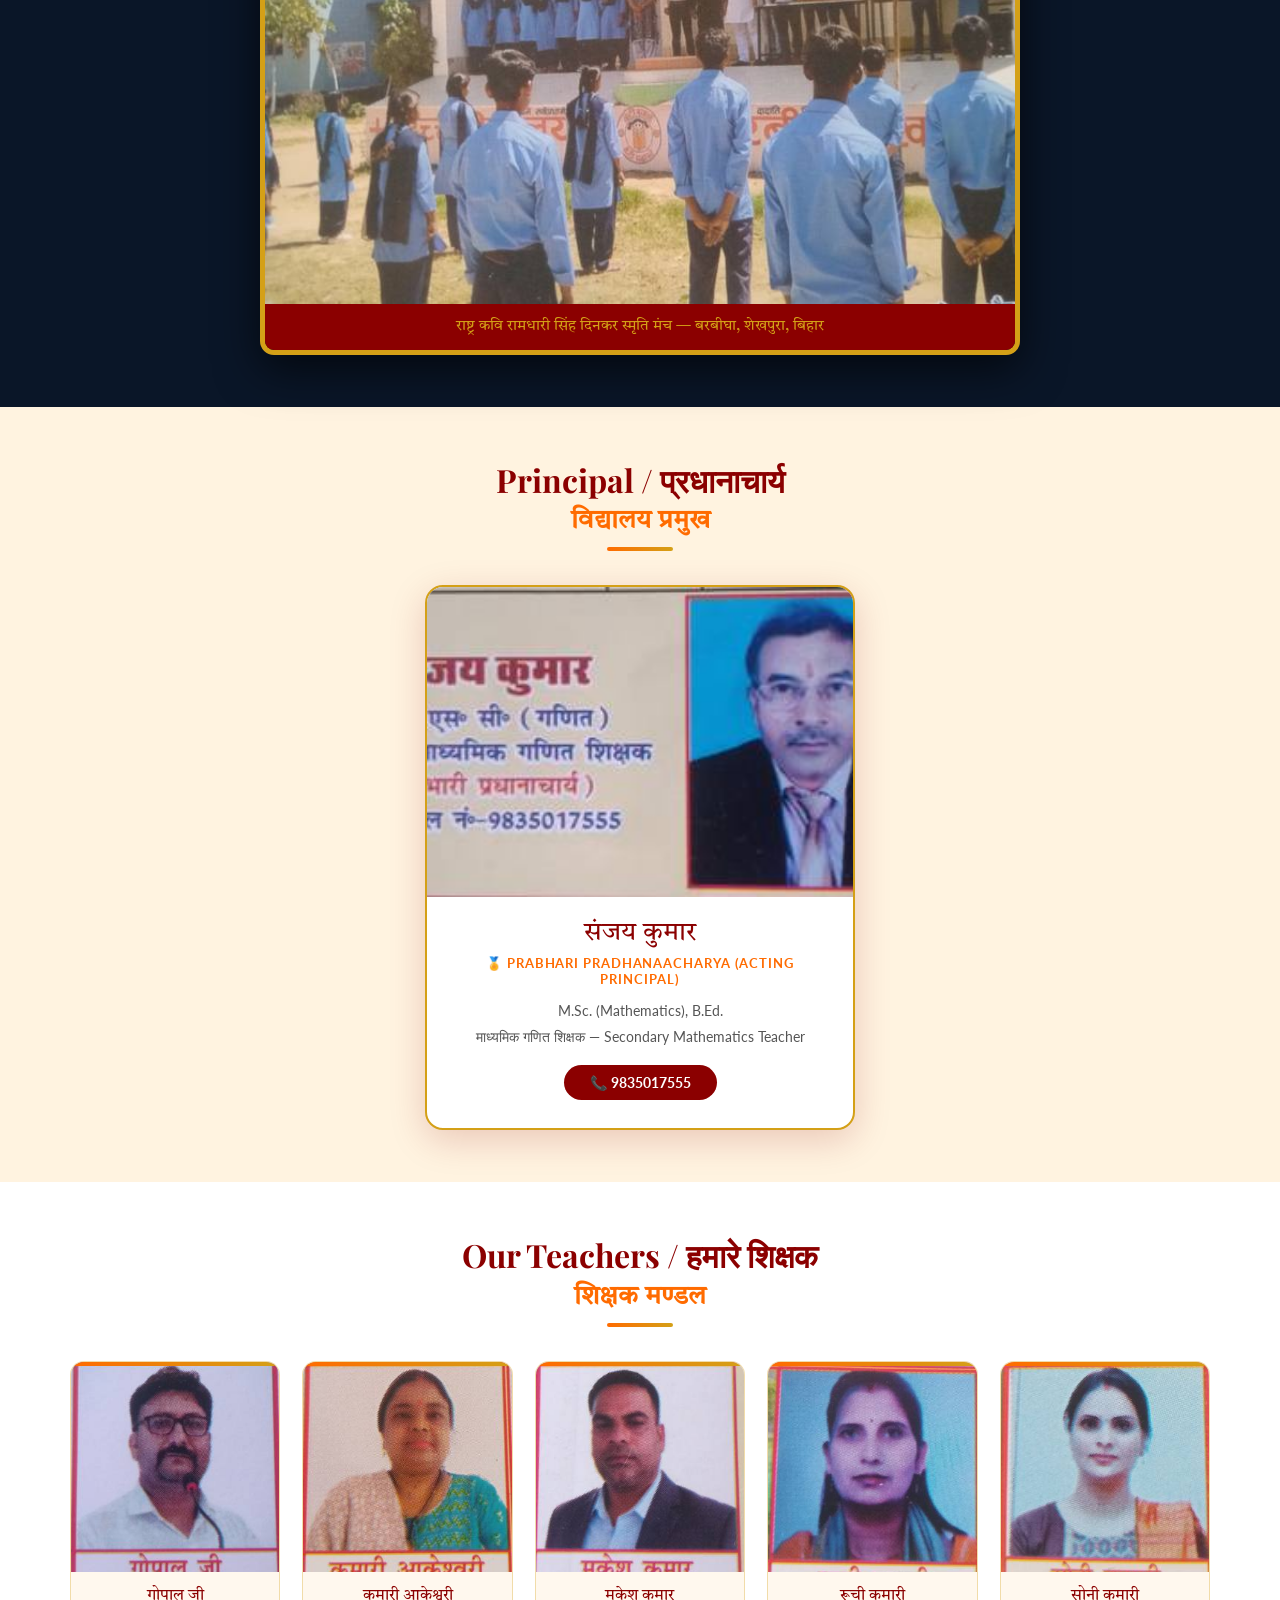
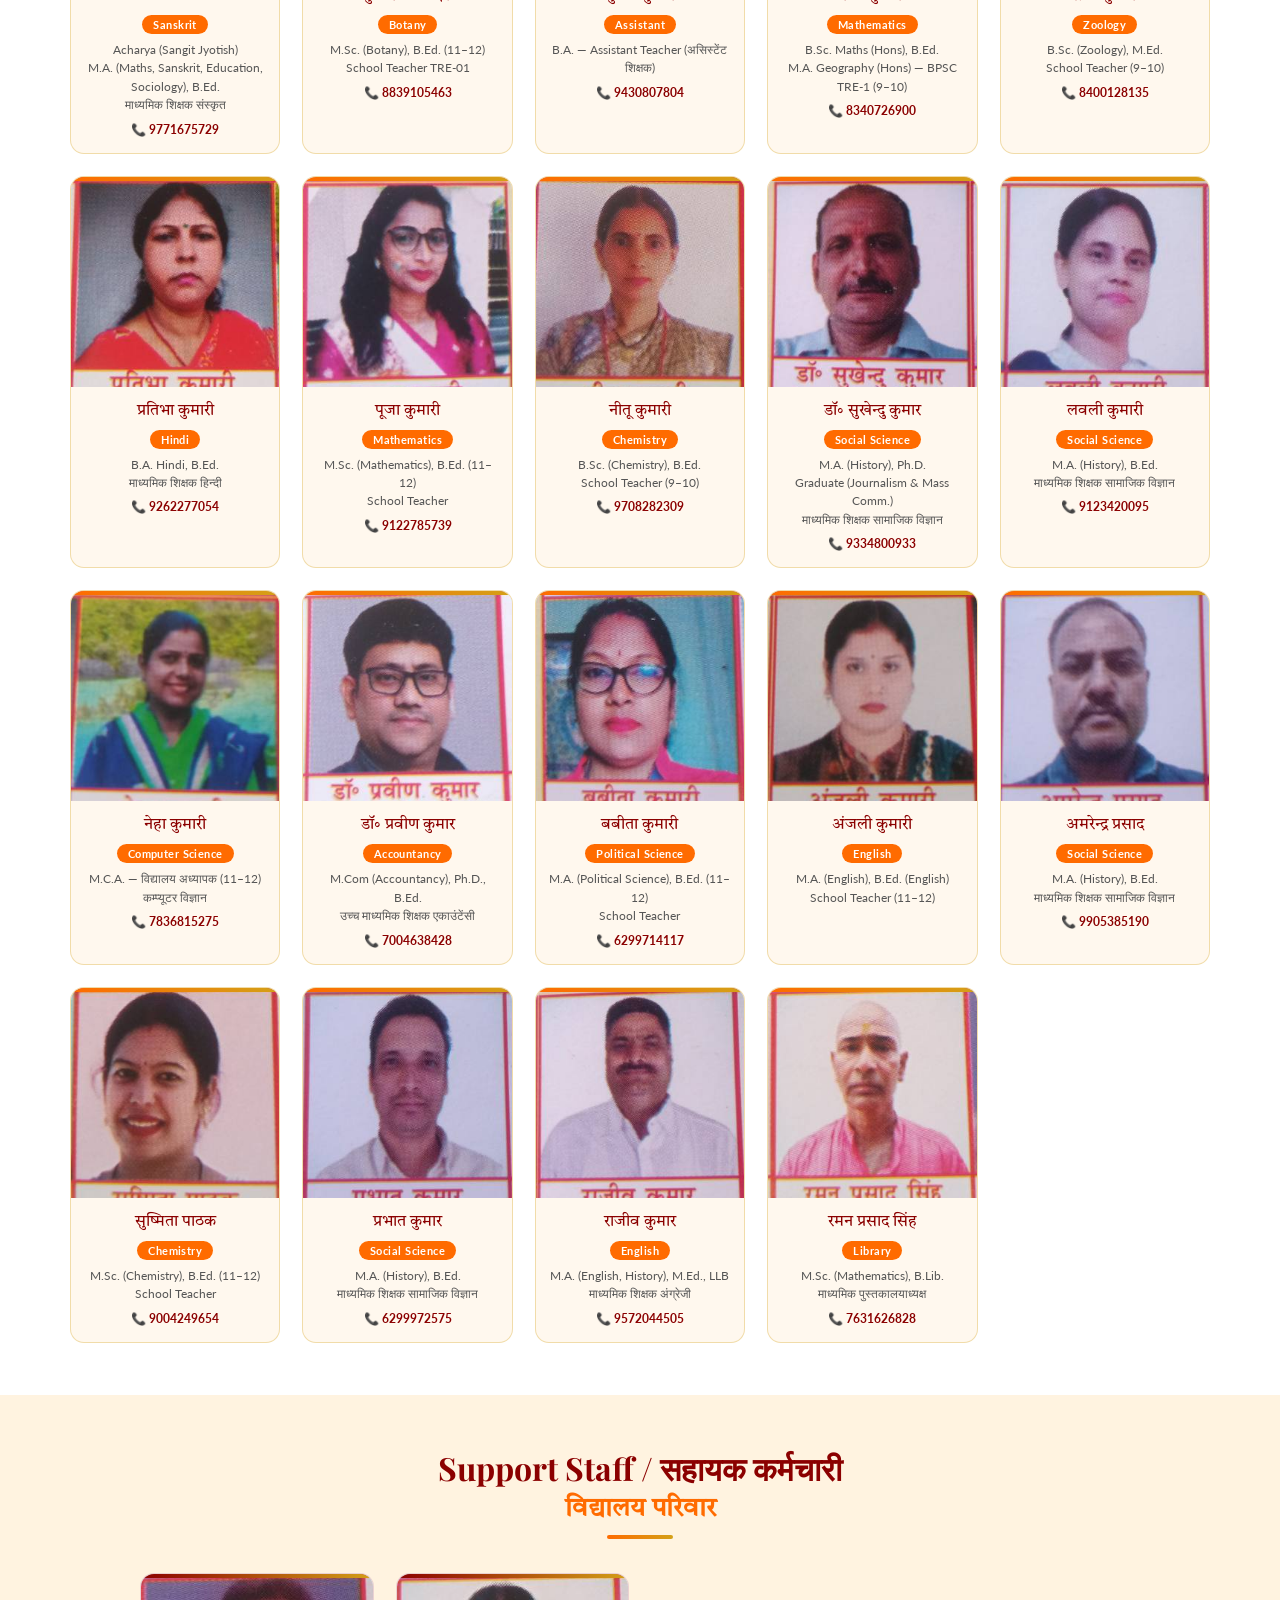
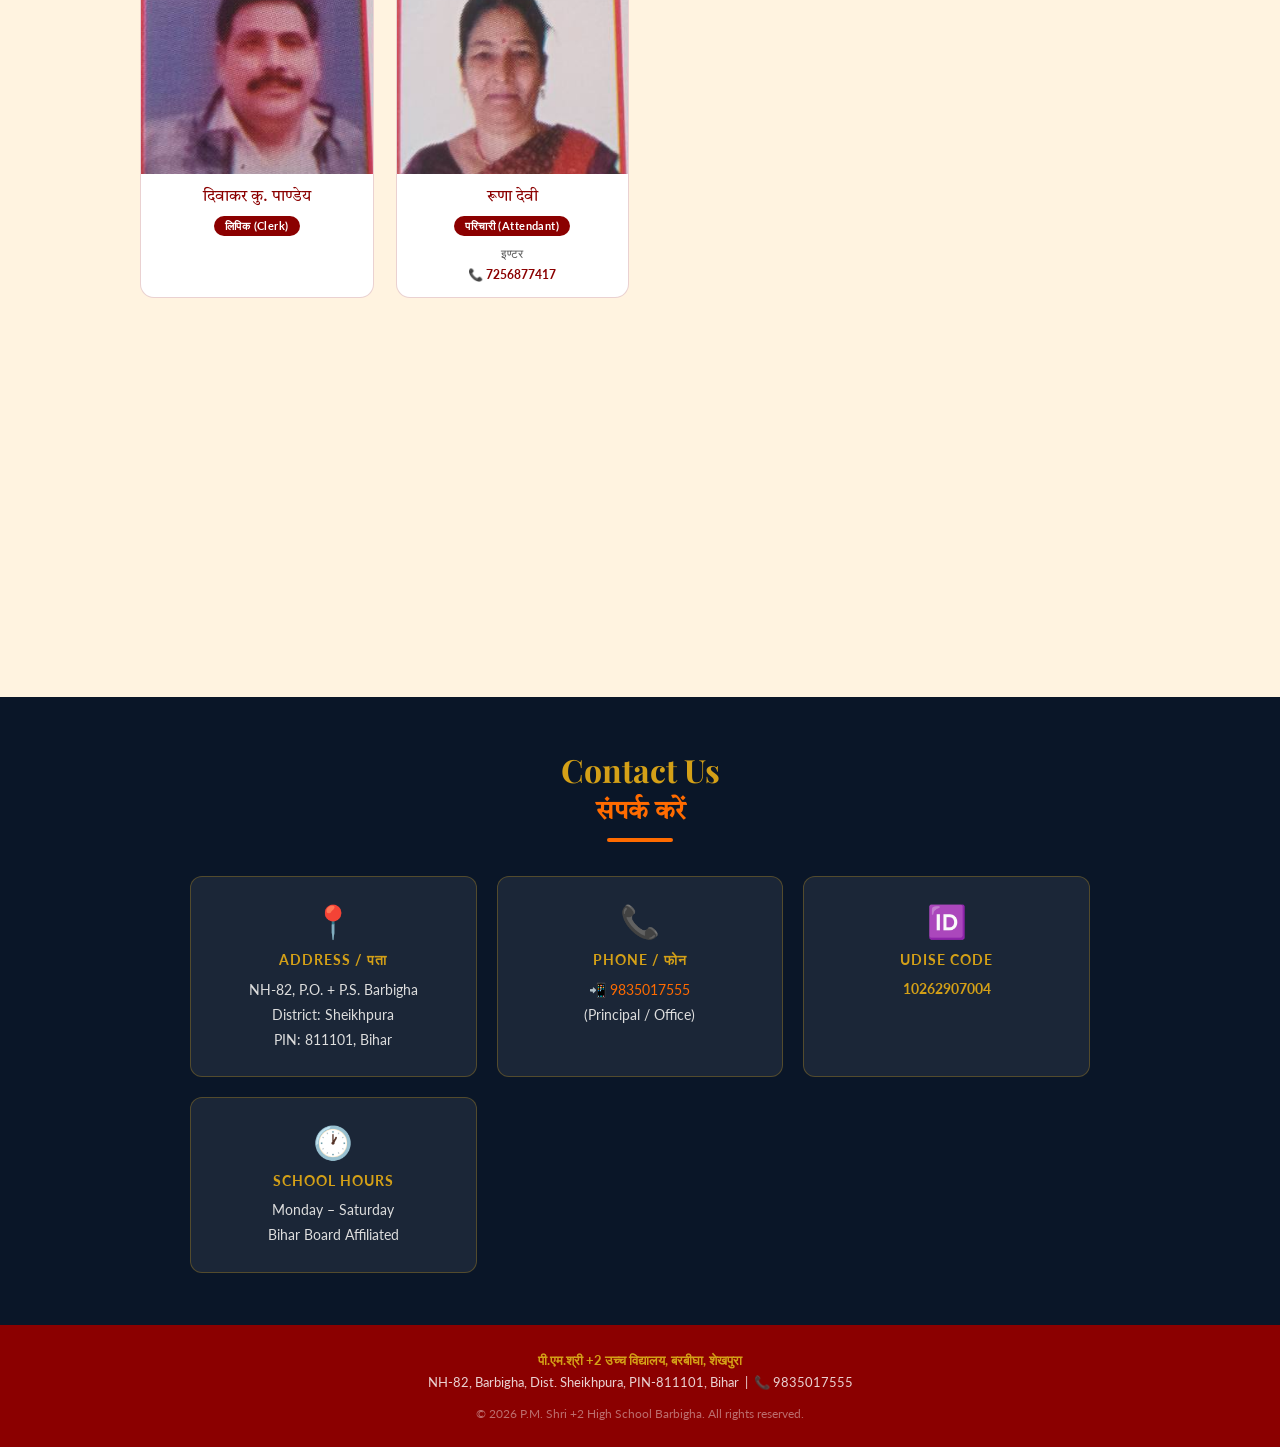
==== commit 290b3f30: "Add files via upload" ====
--- a/index.html
+++ b/index.html
@@ -20,9 +20,9 @@
   <div class="hname-en">P.M. Shri +2 High School, Barbigha</div>
   <div class="hsub">बरबीघा, शेखपुरा (बिहार)</div>
   <div class="hbadges">
-    <span class="hbadge">📋 UDISE: 102629XXXXX</span>
-    <span class="hbadge">📌 PIN: 8XXX01</span>
-    <span class="hbadge">📞 983XXXXX55</span>
+    <span class="hbadge">📋 UDISE: 10262907004</span>
+    <span class="hbadge">📌 PIN: 811101</span>
+    <span class="hbadge">📞 9835017555</span>
     <span class="hbadge">🏛️ Est. 1933</span>
   </div>
 </header>
@@ -45,7 +45,7 @@
     <div class="acard"><h3>🏫 विद्यालय परिचय</h3>
       <p>पी.एम.श्री +2 उच्च विद्यालय, बरबीघा की स्थापना 3 जनवरी 1933 को हुई। यह विद्यालय शेखपुरा जिले में कक्षा 9 से 12 तक की गुणवत्तापूर्ण शिक्षा प्रदान करता है।</p></div>
     <div class="acard"><h3>📊 Key Information</h3>
-      <ul><li>Established: 3 January 1933</li><li>Approved: January 1937</li><li>+2 Upgraded: 2010</li><li>UDISE Code: 102629XXXXX</li><li>Classes: 9–12 (Science, Arts, Commerce)</li><li>District: Sheikhpura, Bihar</li></ul></div>
+      <ul><li>Established: 3 January 1933</li><li>Approved: January 1937</li><li>+2 Upgraded: 2010</li><li>UDISE Code: 10262907004</li><li>Classes: 9–12 (Science, Arts, Commerce)</li><li>District: Sheikhpura, Bihar</li></ul></div>
     <div class="acard"><h3>🎯 Our Mission</h3>
       <p>Quality education for every student, fostering academic excellence, character building and overall development of youth in the Barbigha region of Bihar.</p></div>
     <div class="acard"><h3>🏆 Highlights</h3>
@@ -71,7 +71,7 @@
       <div class="pname">संजय कुमार</div>
       <div class="prole">🏅 Prabhari Pradhanaacharya (Acting Principal)</div>
       <div class="pqual">M.Sc. (Mathematics), B.Ed.<br>माध्यमिक गणित शिक्षक — Secondary Mathematics Teacher</div>
-      <a class="pphone" href="tel:98350XXXXX">📞 98350XXXXX</a>
+      <a class="pphone" href="tel:9835017555">📞 9835017555</a>
     </div>
   </div>
 </section>
@@ -86,7 +86,7 @@
         <div class="tname">गोपाल जी</div>
         <span class="tsubj">Sanskrit</span>
         <div class="tqual">Acharya (Sangit Jyotish)<br>M.A. (Maths, Sanskrit, Education, Sociology), B.Ed.<br>माध्यमिक शिक्षक संस्कृत</div>
-        <div class="tmob">📞 97716XXXXX</div>
+        <div class="tmob">📞 9771675729</div>
       </div>
     </div>
     <div class="tcard rv">
@@ -95,7 +95,7 @@
         <div class="tname">कुमारी आकेश्वरी</div>
         <span class="tsubj">Botany</span>
         <div class="tqual">M.Sc. (Botany), B.Ed. (11–12)<br>School Teacher TRE-01</div>
-        <div class="tmob">📞 88391XXXXX</div>
+        <div class="tmob">📞 8839105463</div>
       </div>
     </div>
     <div class="tcard rv">
@@ -104,7 +104,7 @@
         <div class="tname">मुकेश कुमार</div>
         <span class="tsubj">Assistant</span>
         <div class="tqual">B.A. — Assistant Teacher (असिस्टेंट शिक्षक)</div>
-        <div class="tmob">📞 94308XXXXX</div>
+        <div class="tmob">📞 9430807804</div>
       </div>
     </div>
     <div class="tcard rv">
@@ -113,7 +113,7 @@
         <div class="tname">रूची कुमारी</div>
         <span class="tsubj">Mathematics</span>
         <div class="tqual">B.Sc. Maths (Hons), B.Ed.<br>M.A. Geography (Hons) — BPSC TRE-1 (9–10)</div>
-        <div class="tmob">📞 83407XXXXX</div>
+        <div class="tmob">📞 8340726900</div>
       </div>
     </div>
     <div class="tcard rv">
@@ -122,7 +122,7 @@
         <div class="tname">सोनी कुमारी</div>
         <span class="tsubj">Zoology</span>
         <div class="tqual">B.Sc. (Zoology), M.Ed.<br>School Teacher (9–10)</div>
-        <div class="tmob">📞 84001XXXXX</div>
+        <div class="tmob">📞 8400128135</div>
       </div>
     </div>
     <div class="tcard rv">
@@ -131,7 +131,7 @@
         <div class="tname">प्रतिभा कुमारी</div>
         <span class="tsubj">Hindi</span>
         <div class="tqual">B.A. Hindi, B.Ed.<br>माध्यमिक शिक्षक हिन्दी</div>
-        <div class="tmob">📞 92622XXXXX</div>
+        <div class="tmob">📞 9262277054</div>
       </div>
     </div>
     <div class="tcard rv">
@@ -140,7 +140,7 @@
         <div class="tname">पूजा कुमारी</div>
         <span class="tsubj">Mathematics</span>
         <div class="tqual">M.Sc. (Mathematics), B.Ed. (11–12)<br>School Teacher</div>
-        <div class="tmob">📞 91227XXXXX</div>
+        <div class="tmob">📞 9122785739</div>
       </div>
     </div>
     <div class="tcard rv">
@@ -149,7 +149,7 @@
         <div class="tname">नीतू कुमारी</div>
         <span class="tsubj">Chemistry</span>
         <div class="tqual">B.Sc. (Chemistry), B.Ed.<br>School Teacher (9–10)</div>
-        <div class="tmob">📞 97082XXXXX</div>
+        <div class="tmob">📞 9708282309</div>
       </div>
     </div>
     <div class="tcard rv">
@@ -158,7 +158,7 @@
         <div class="tname">डॉ॰ सुखेन्दु कुमार</div>
         <span class="tsubj">Social Science</span>
         <div class="tqual">M.A. (History), Ph.D.<br>Graduate (Journalism &amp; Mass Comm.)<br>माध्यमिक शिक्षक सामाजिक विज्ञान</div>
-        <div class="tmob">📞 93348XXXXX</div>
+        <div class="tmob">📞 9334800933</div>
       </div>
     </div>
     <div class="tcard rv">
@@ -167,7 +167,7 @@
         <div class="tname">लवली कुमारी</div>
         <span class="tsubj">Social Science</span>
         <div class="tqual">M.A. (History), B.Ed.<br>माध्यमिक शिक्षक सामाजिक विज्ञान</div>
-        <div class="tmob">📞 91234XXXXX</div>
+        <div class="tmob">📞 9123420095</div>
       </div>
     </div>
     <div class="tcard rv">
@@ -176,7 +176,7 @@
         <div class="tname">नेहा कुमारी</div>
         <span class="tsubj">Computer Science</span>
         <div class="tqual">M.C.A. — विद्यालय अध्यापक (11–12)<br>कम्प्यूटर विज्ञान</div>
-        <div class="tmob">📞 78368XXXXX</div>
+        <div class="tmob">📞 7836815275</div>
       </div>
     </div>
     <div class="tcard rv">
@@ -185,7 +185,7 @@
         <div class="tname">डॉ॰ प्रवीण कुमार</div>
         <span class="tsubj">Accountancy</span>
         <div class="tqual">M.Com (Accountancy), Ph.D., B.Ed.<br>उच्च माध्यमिक शिक्षक एकाउंटेंसी</div>
-        <div class="tmob">📞 70046XXXXX</div>
+        <div class="tmob">📞 7004638428</div>
       </div>
     </div>
     <div class="tcard rv">
@@ -194,7 +194,7 @@
         <div class="tname">बबीता कुमारी</div>
         <span class="tsubj">Political Science</span>
         <div class="tqual">M.A. (Political Science), B.Ed. (11–12)<br>School Teacher</div>
-        <div class="tmob">📞 62997XXXXX</div>
+        <div class="tmob">📞 6299714117</div>
       </div>
     </div>
     <div class="tcard rv">
@@ -211,7 +211,7 @@
         <div class="tname">अमरेन्द्र प्रसाद</div>
         <span class="tsubj">Social Science</span>
         <div class="tqual">M.A. (History), B.Ed.<br>माध्यमिक शिक्षक सामाजिक विज्ञान</div>
-        <div class="tmob">📞 99053XXXXX</div>
+        <div class="tmob">📞 9905385190</div>
       </div>
     </div>
     <div class="tcard rv">
@@ -220,7 +220,7 @@
         <div class="tname">सुष्मिता पाठक</div>
         <span class="tsubj">Chemistry</span>
         <div class="tqual">M.Sc. (Chemistry), B.Ed. (11–12)<br>School Teacher</div>
-        <div class="tmob">📞 90042XXXXX</div>
+        <div class="tmob">📞 9004249654</div>
       </div>
     </div>
     <div class="tcard rv">
@@ -229,7 +229,7 @@
         <div class="tname">प्रभात कुमार</div>
         <span class="tsubj">Social Science</span>
         <div class="tqual">M.A. (History), B.Ed.<br>माध्यमिक शिक्षक सामाजिक विज्ञान</div>
-        <div class="tmob">📞 62999XXXXX</div>
+        <div class="tmob">📞 6299972575</div>
       </div>
     </div>
     <div class="tcard rv">
@@ -238,7 +238,7 @@
         <div class="tname">राजीव कुमार</div>
         <span class="tsubj">English</span>
         <div class="tqual">M.A. (English, History), M.Ed., LLB<br>माध्यमिक शिक्षक अंग्रेजी</div>
-        <div class="tmob">📞 95720XXXXX</div>
+        <div class="tmob">📞 9572044505</div>
       </div>
     </div>
     <div class="tcard rv">
@@ -247,7 +247,7 @@
         <div class="tname">रमन प्रसाद सिंह</div>
         <span class="tsubj">Library</span>
         <div class="tqual">M.Sc. (Mathematics), B.Lib.<br>माध्यमिक पुस्तकालयाध्यक्ष</div>
-        <div class="tmob">📞 76316XXXXX</div>
+        <div class="tmob">📞 7631626828</div>
       </div>
     </div>
   </div>
@@ -270,7 +270,7 @@
         <div class="sname">रूणा देवी</div>
         <span class="srole">परिचारी (Attendant)</span>
         <div class="squal">इण्टर</div>
-        <div class="smob">📞 72568XXXXX</div>
+        <div class="smob">📞 7256877417</div>
       </div>
     </div>
     <div class="scard rv">
@@ -279,7 +279,7 @@
         <div class="sname">प्रभात कुमार सिंह</div>
         <span class="srole">परिचारी (Attendant)</span>
         <div class="squal">इण्टर</div>
-        <div class="smob">📞 91027XXXXX</div>
+        <div class="smob">📞 9102719273</div>
       </div>
     </div>
     <div class="scard rv">
@@ -288,7 +288,7 @@
         <div class="sname">विजय कुमार</div>
         <span class="srole">रात्रि प्रहरी (Night Guard)</span>
         <div class="squal">मैट्रिक</div>
-        <div class="smob">📞 90064XXXXX</div>
+        <div class="smob">📞 9006443427</div>
       </div>
     </div>
     <div class="scard rv">
@@ -297,7 +297,7 @@
         <div class="sname">रामानंद सिंह</div>
         <span class="srole">परिचारी (Attendant)</span>
         <div class="squal">B.Sc. (Physics)</div>
-        <div class="smob">📞 99555XXXXX</div>
+        <div class="smob">📞 9955548138</div>
       </div>
     </div>
   </div>
@@ -310,9 +310,9 @@
     <div class="citem"><div class="ci">📍</div><h4>Address / पता</h4>
       <p>NH-82, P.O. + P.S. Barbigha<br>District: Sheikhpura<br>PIN: 811101, Bihar</p></div>
     <div class="citem"><div class="ci">📞</div><h4>Phone / फोन</h4>
-      <p><a href="tel:98350XXXXX">📲 98350XXXXX</a><br>(Principal / Office)</p></div>
+      <p><a href="tel:9835017555">📲 9835017555</a><br>(Principal / Office)</p></div>
     <div class="citem"><div class="ci">🆔</div><h4>UDISE Code</h4>
-      <p class="udise">102629XXXXX</p></div>
+      <p class="udise">10262907004</p></div>
     <div class="citem"><div class="ci">🕐</div><h4>School Hours</h4>
       <p>Monday – Saturday<br>Bihar Board Affiliated</p></div>
   </div>
@@ -320,7 +320,7 @@
 
 <footer>
   <p><strong>पी.एम.श्री +2 उच्च विद्यालय, बरबीघा, शेखपुरा</strong><br>
-  NH-82, Barbigha, Dist. Sheikhpura, PIN-811101, Bihar &nbsp;|&nbsp; 📞 98350XXXXX</p>
+  NH-82, Barbigha, Dist. Sheikhpura, PIN-811101, Bihar &nbsp;|&nbsp; 📞 9835017555</p>
   <p class="fsub">© 2026 P.M. Shri +2 High School Barbigha. All rights reserved.</p>
 </footer>
 
@@ -419,7 +419,7 @@
    TELEGRAM LIVE CHAT ENGINE
    Two-way: visitor <-> school admin via Telegram Bot
 ═══════════════════════════════════════════════════════ */
- const TG = (() => {
+const TG = (() => {
 
   /* ── config ── */
   const TOKEN   = '8767575036:AAGq621oBhhVw8lQCUdir2DkR-1gDPHcJNA';
@@ -572,7 +572,7 @@
       appendMsg({
         from: 'bot',
         text: `To connect live, please start our Telegram bot first:<br>
-               <a href="https://t.me/HighSchoolBarbigha_bot" target="_blank" class="tg-ext-link">
+               <a href="https://t.me/schoolhelpdesk_bot" target="_blank" class="tg-ext-link">
                  ▶️ Start Bot on Telegram
                </a><br><small>Then come back here and resend your message.</small>`,
         time: now()
--- a/styles.css
+++ b/styles.css
@@ -67,7 +67,7 @@
 
 /* ── TEACHERS ── */
 #teachers{background:var(--white)}
-.tgrid{display:grid;grid-tempcolumnslate-:repeat(auto-fill,minmax(200px,1fr));gap:22px;max-width:1140px;margin:0 auto}
+.tgrid{display:grid;grid-template-columns:repeat(auto-fill,minmax(200px,1fr));gap:22px;max-width:1140px;margin:0 auto}
 .tcard{background:var(--cream);border-radius:14px;overflow:hidden;border:1px solid rgba(212,160,23,.32);position:relative;transition:transform .28s,box-shadow .28s}
 .tcard::before{content:'';position:absolute;top:0;left:0;right:0;height:4px;background:linear-gradient(90deg,var(--saffron),var(--gold));z-index:2}
 .tcard:hover{transform:translateY(-7px);box-shadow:0 14px 34px rgba(139,0,0,.16)}
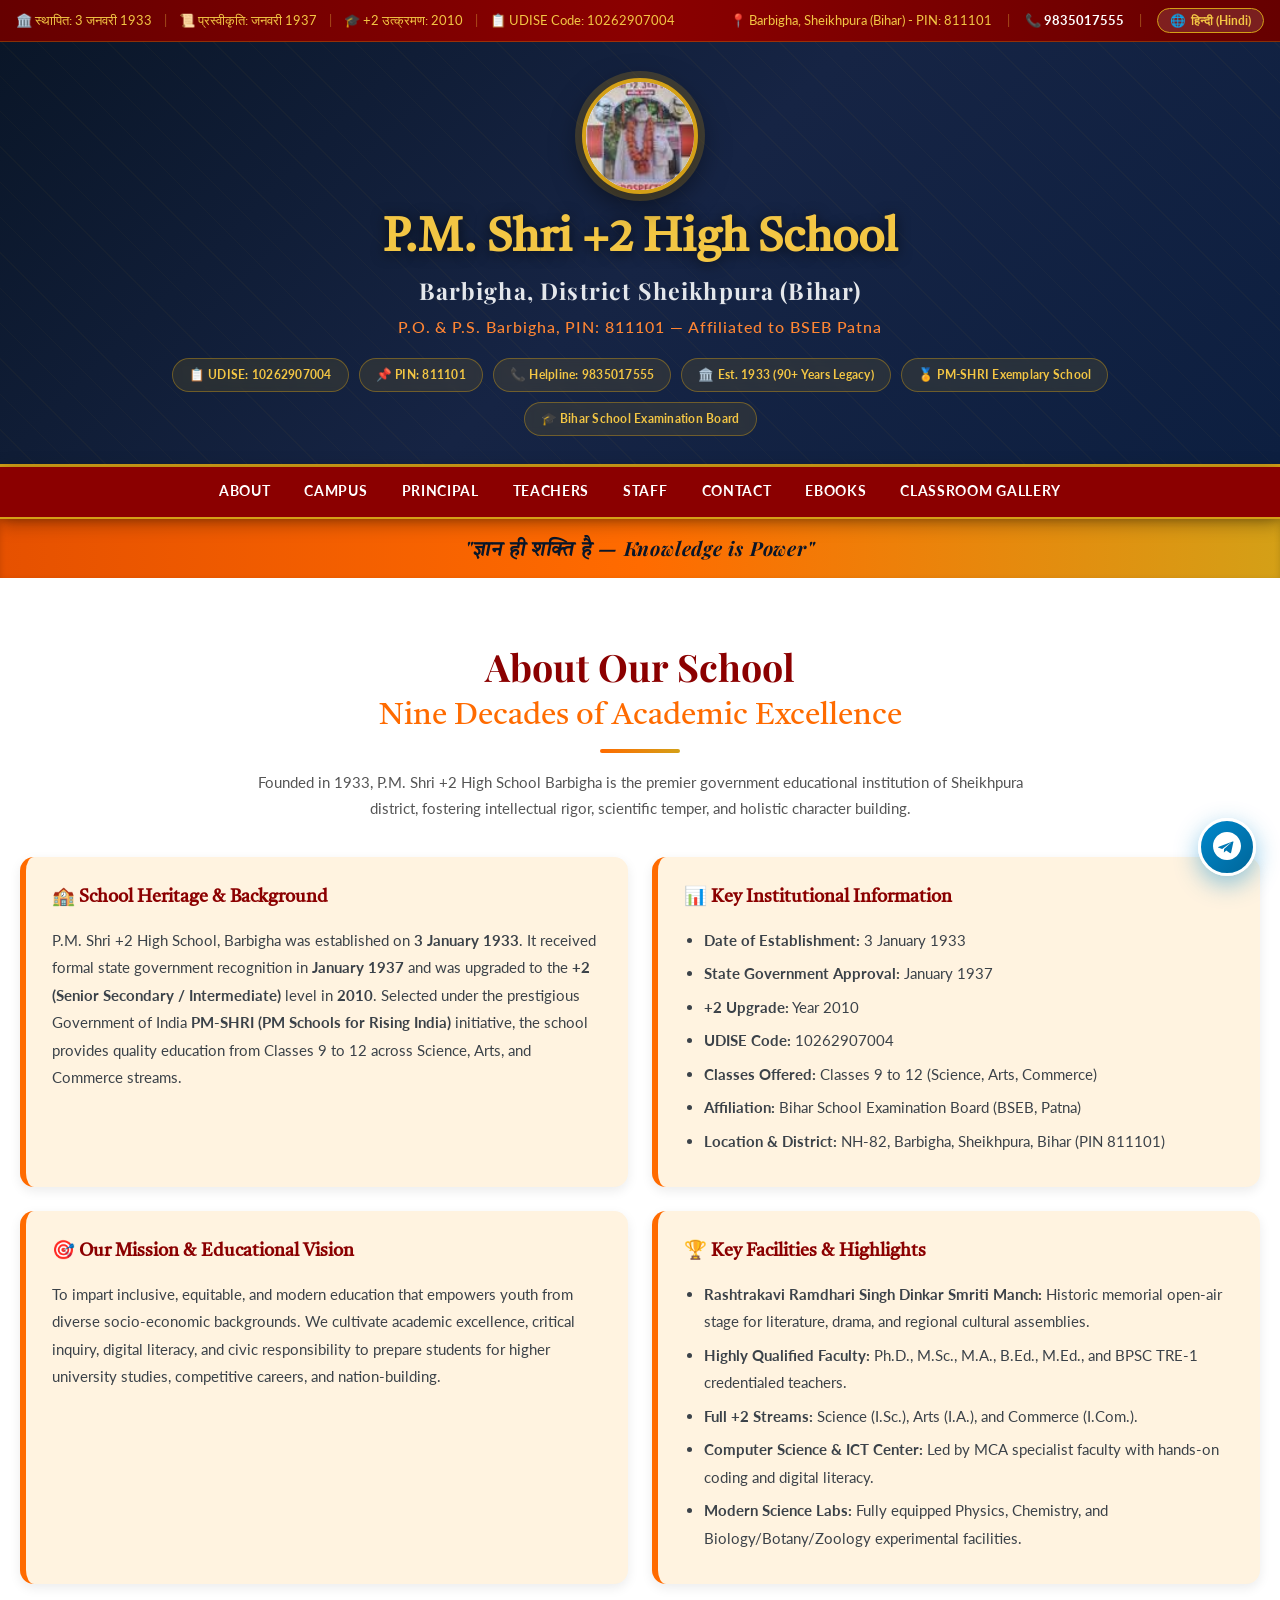
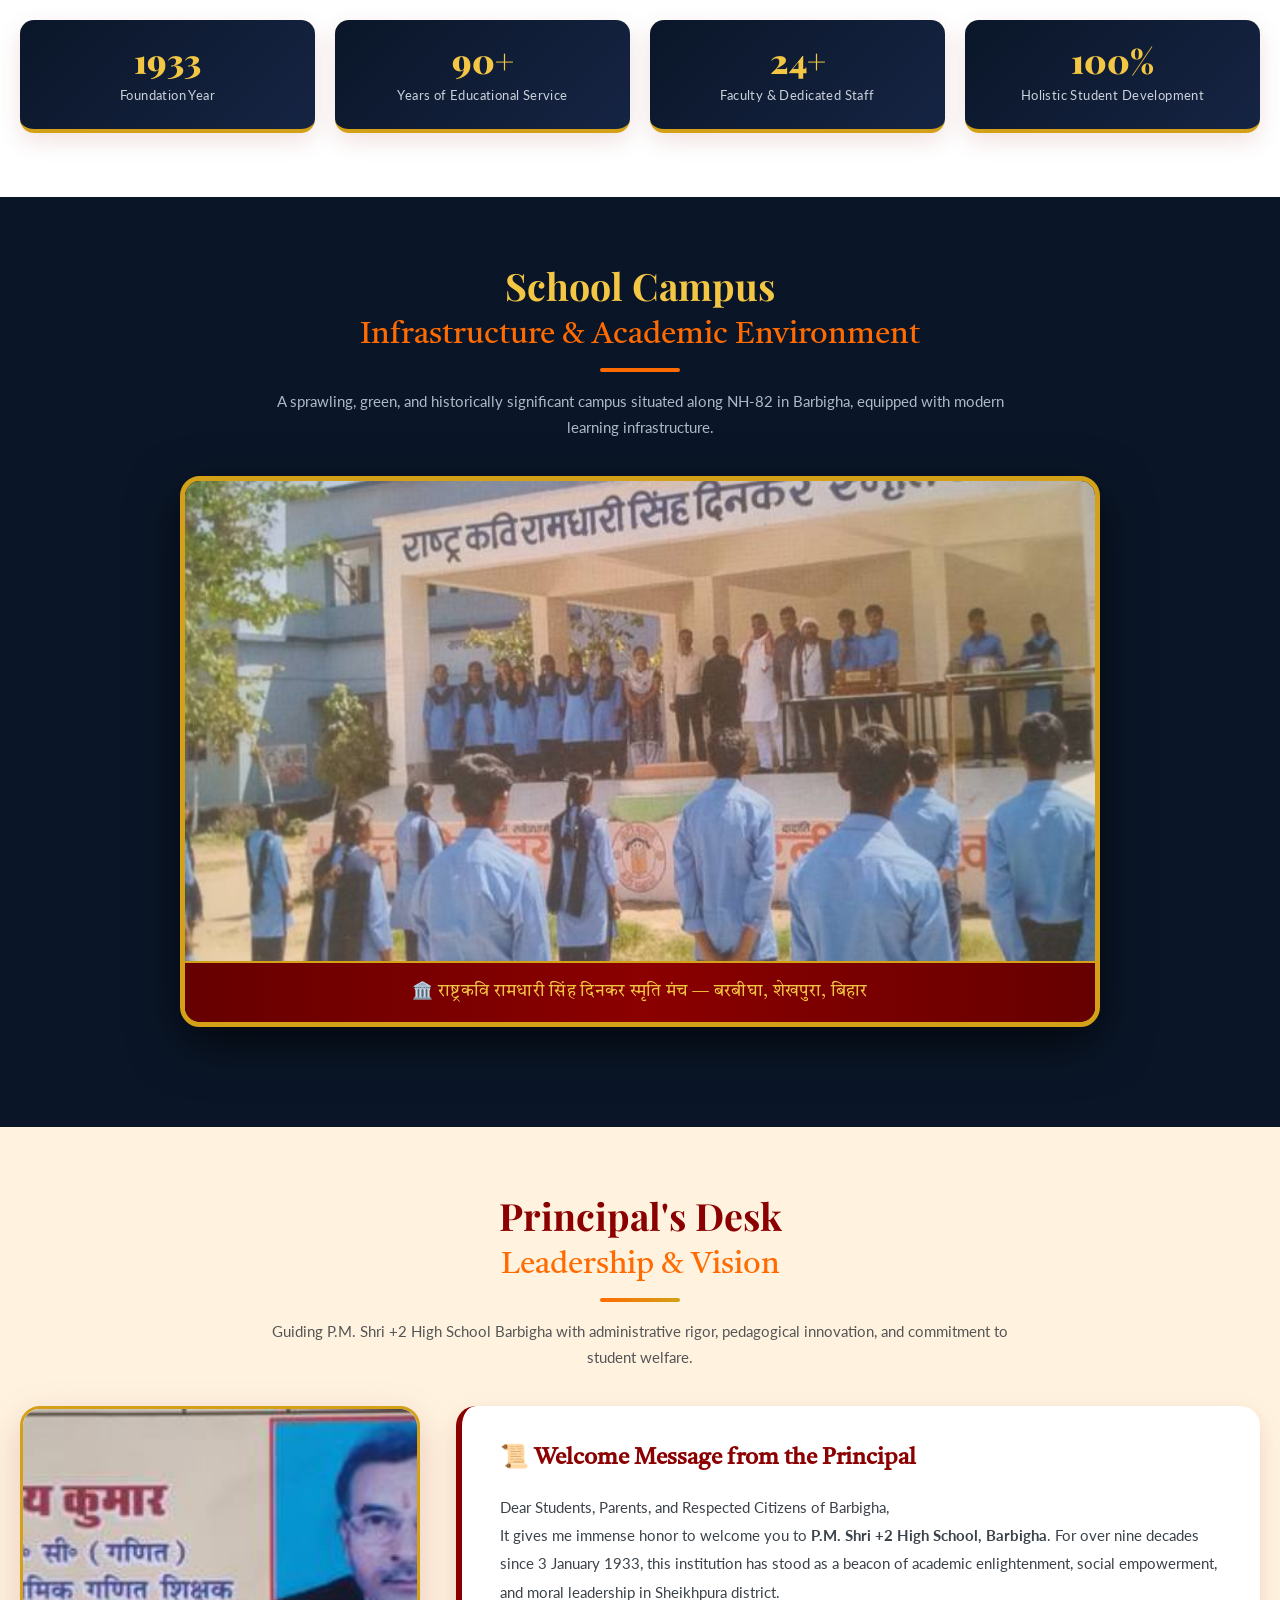
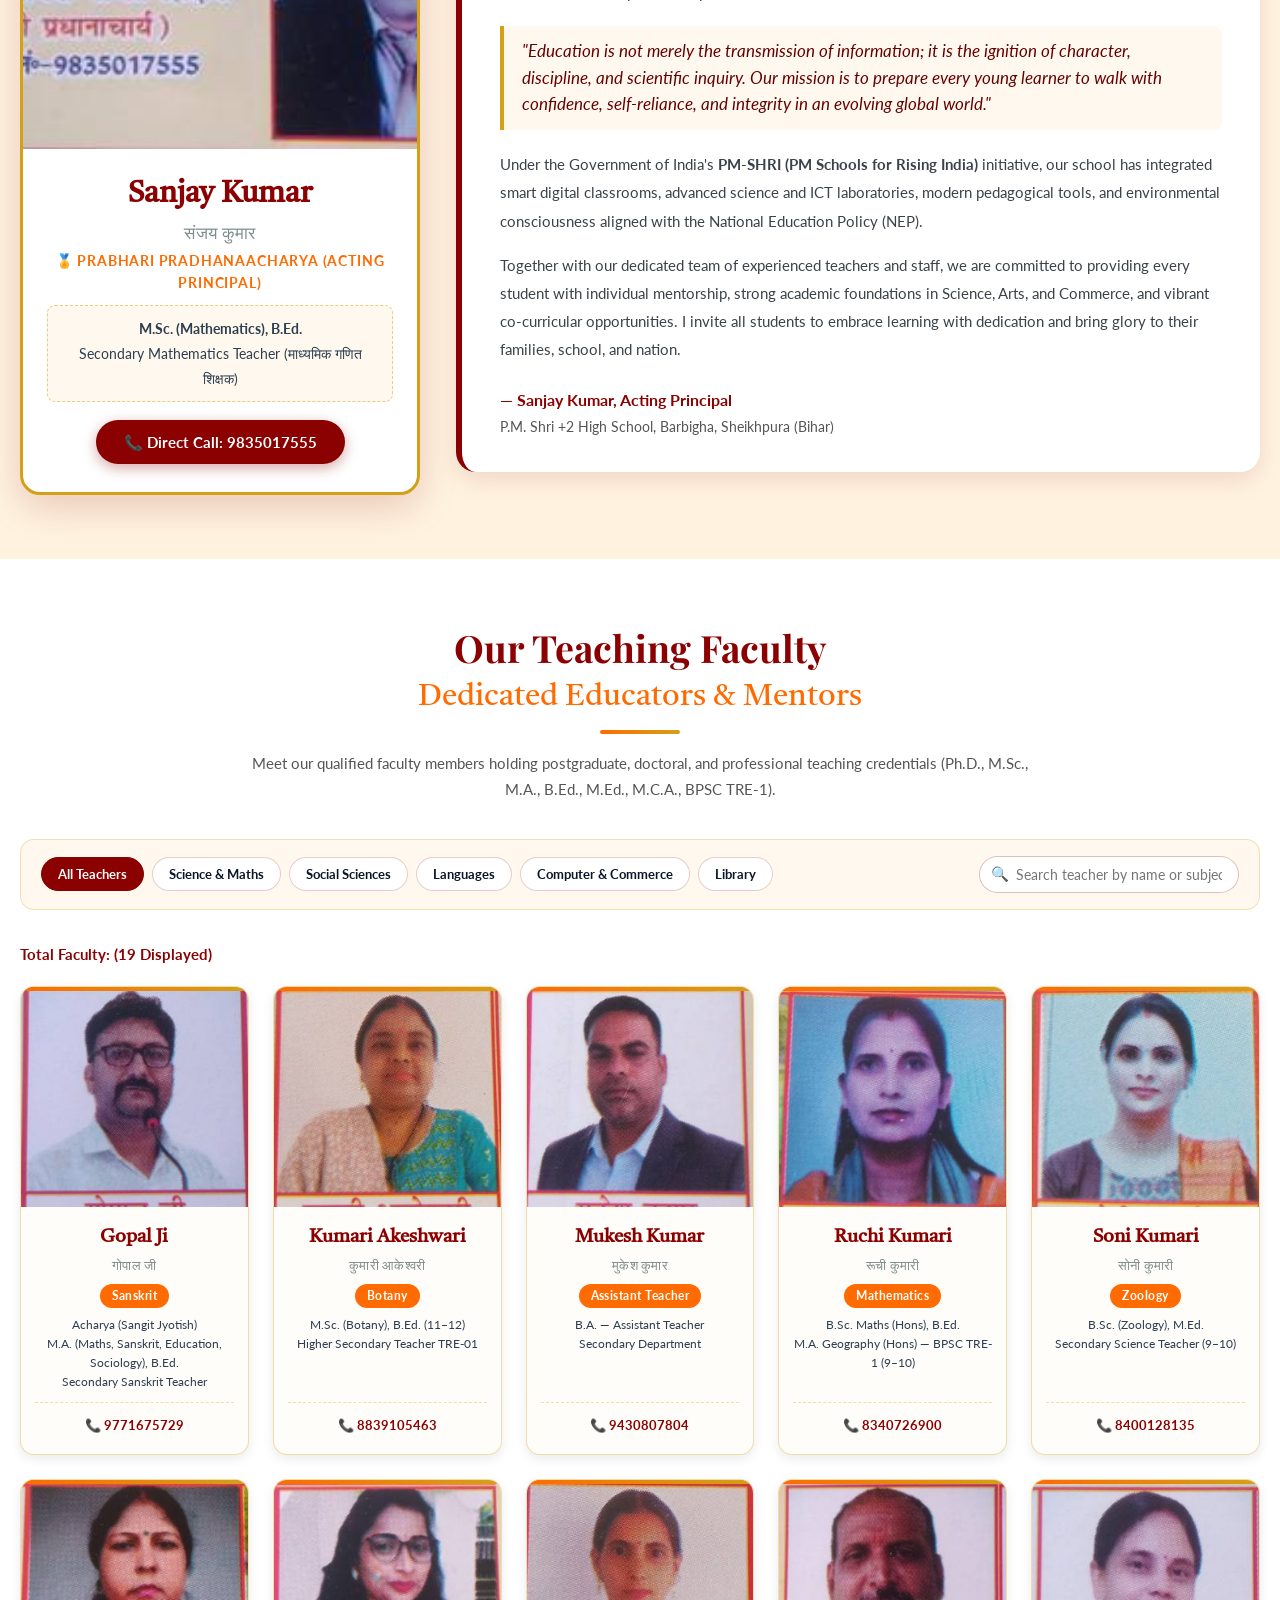
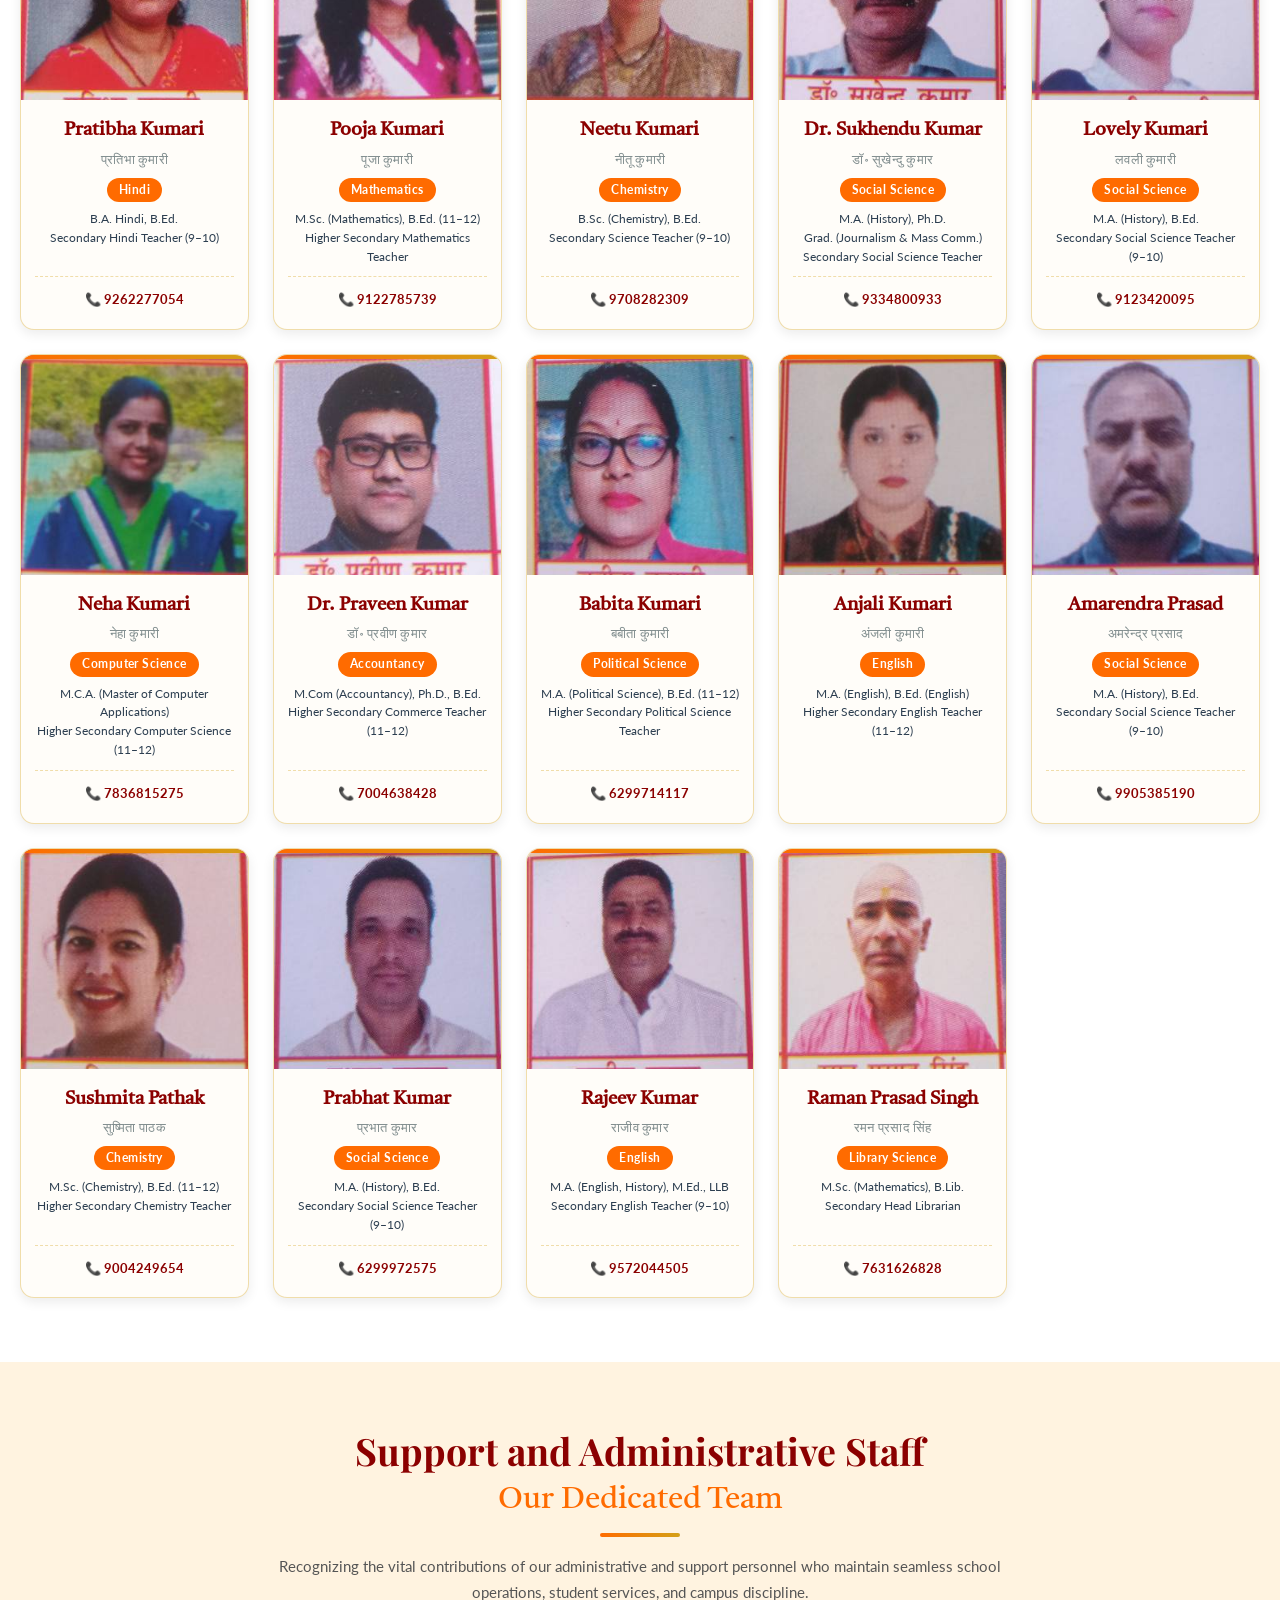
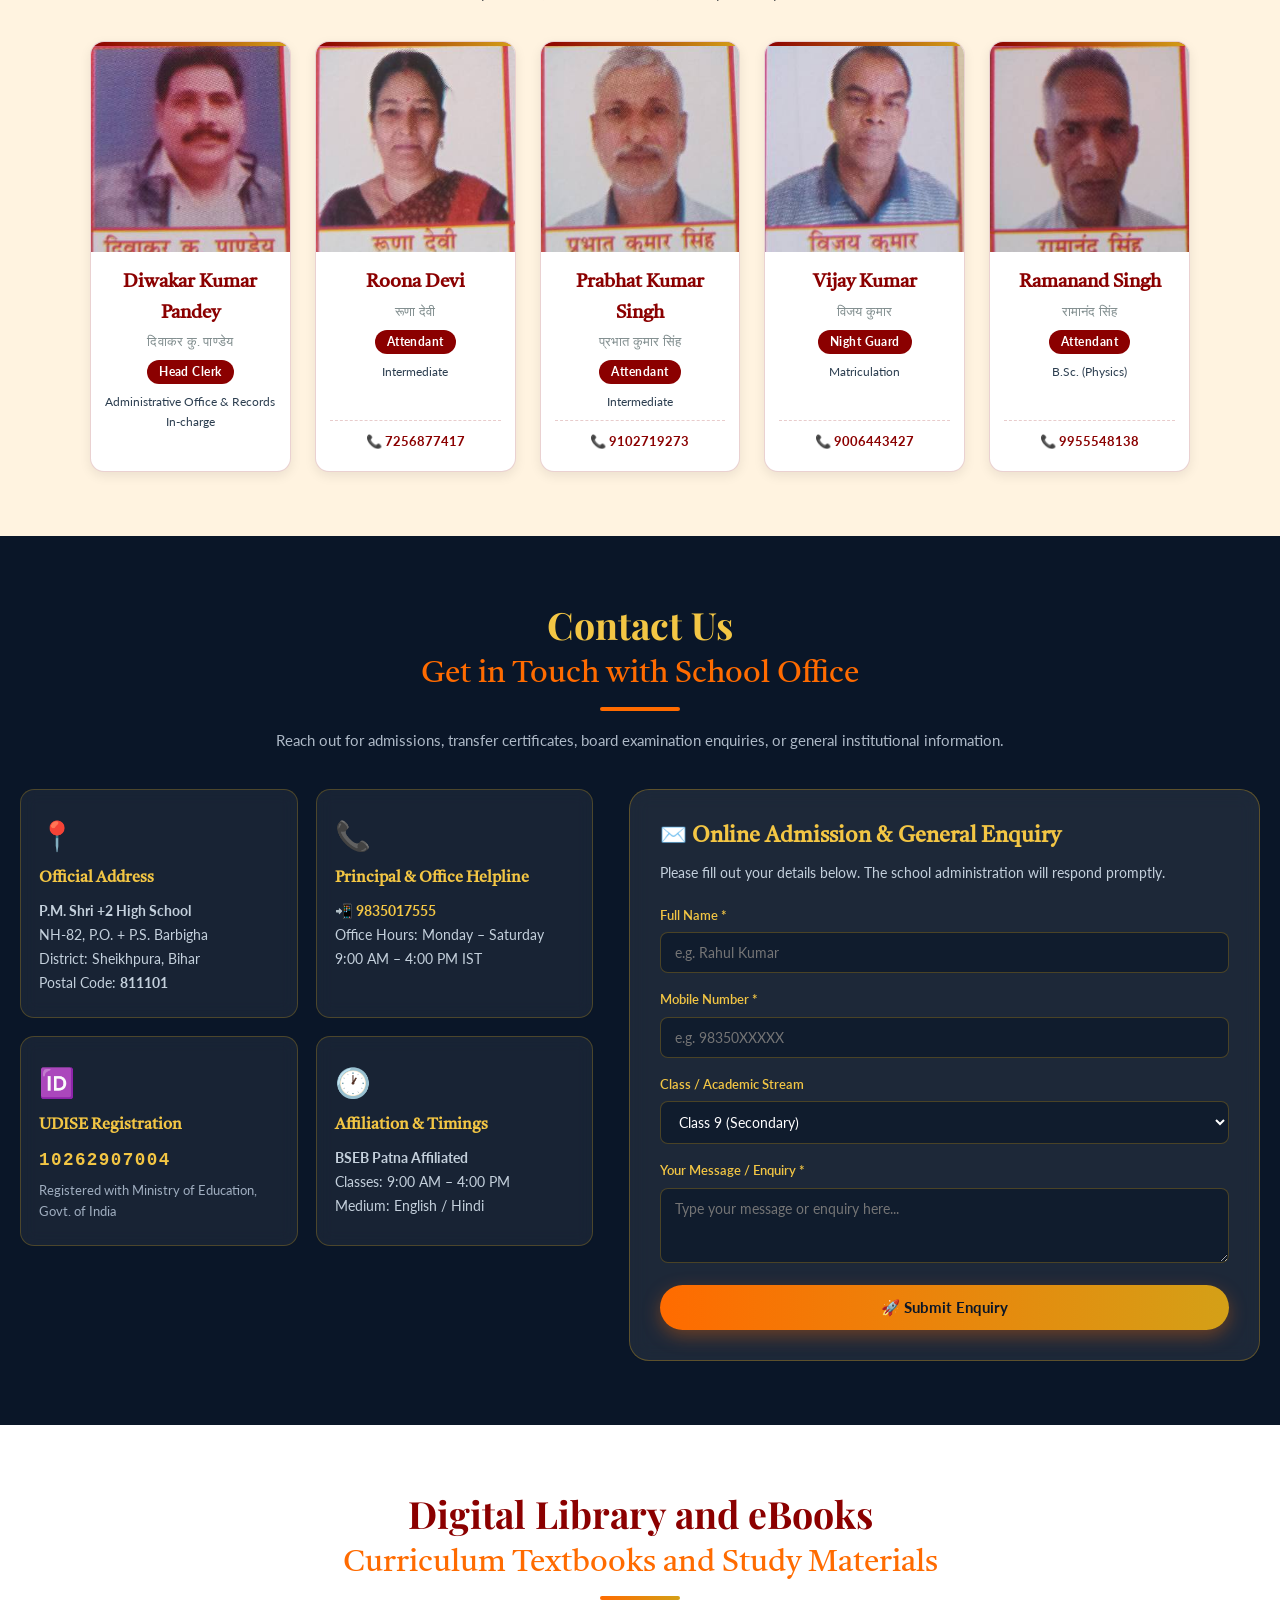
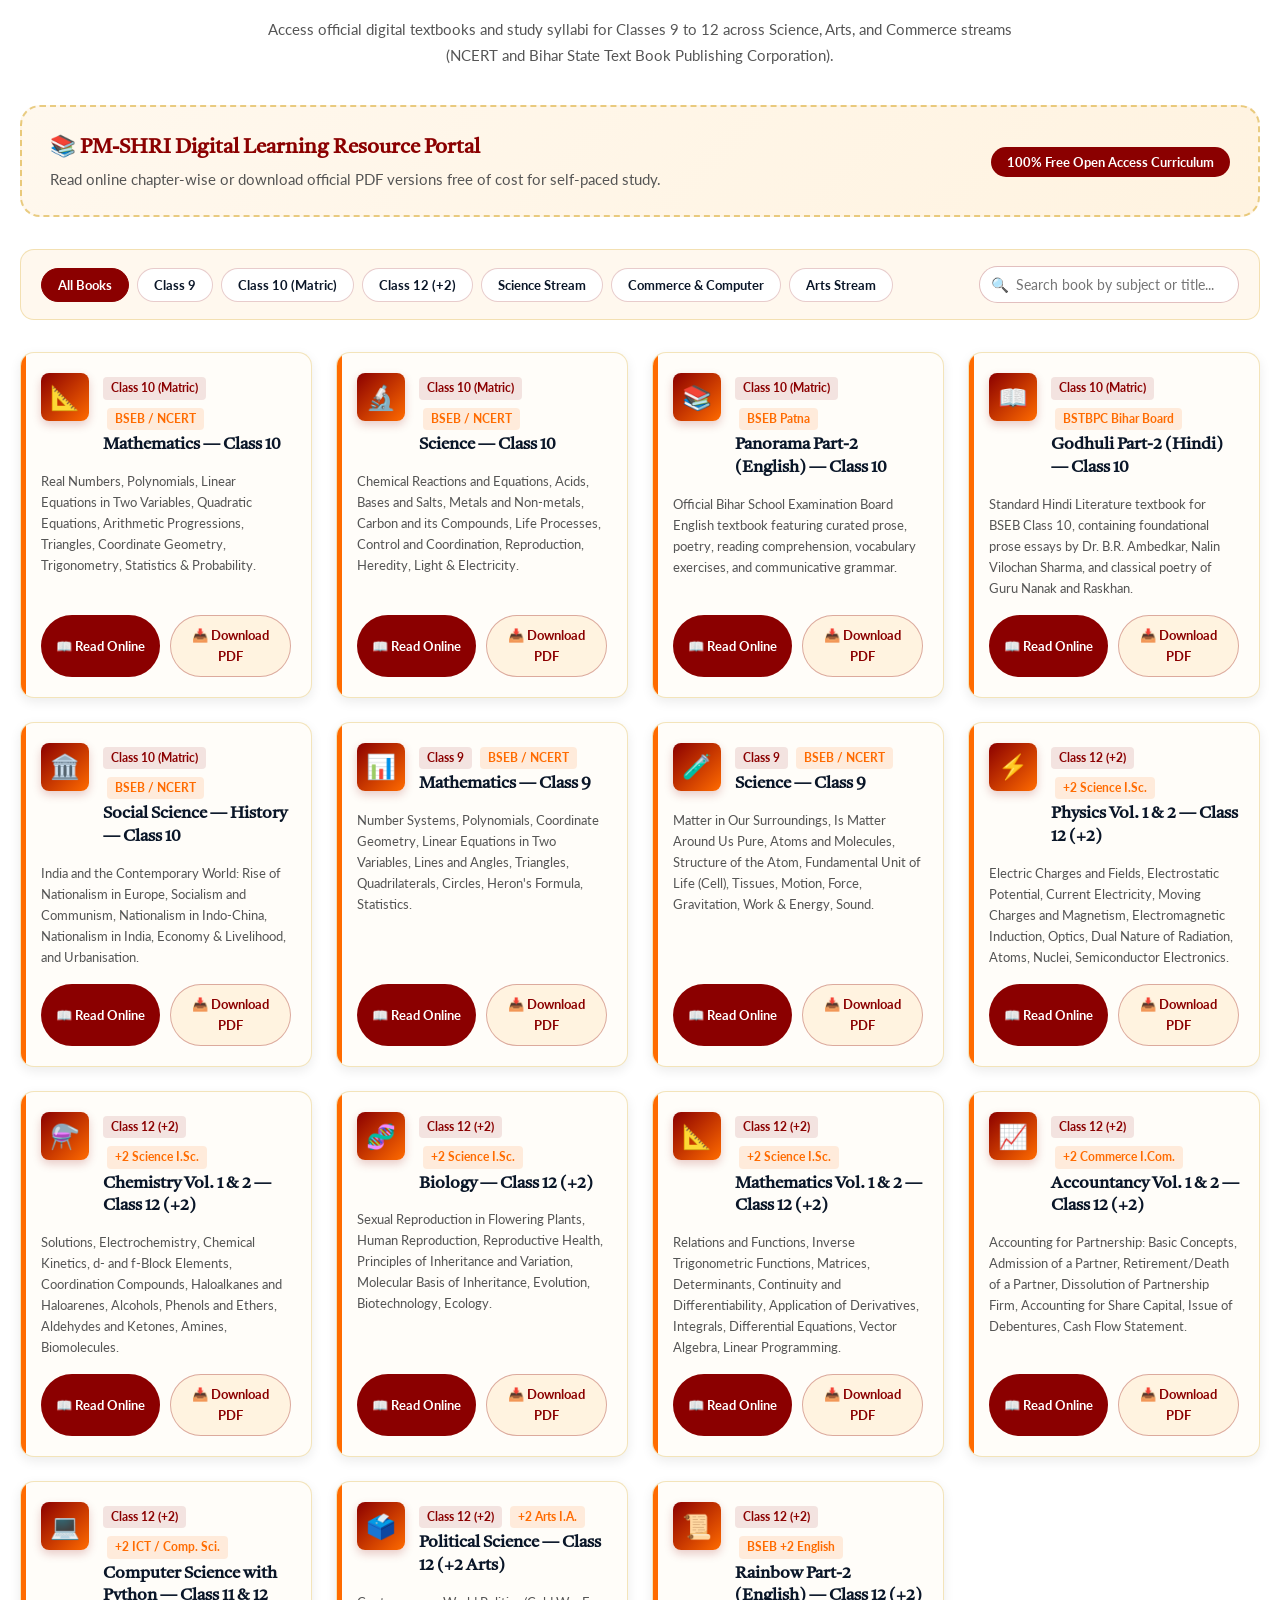
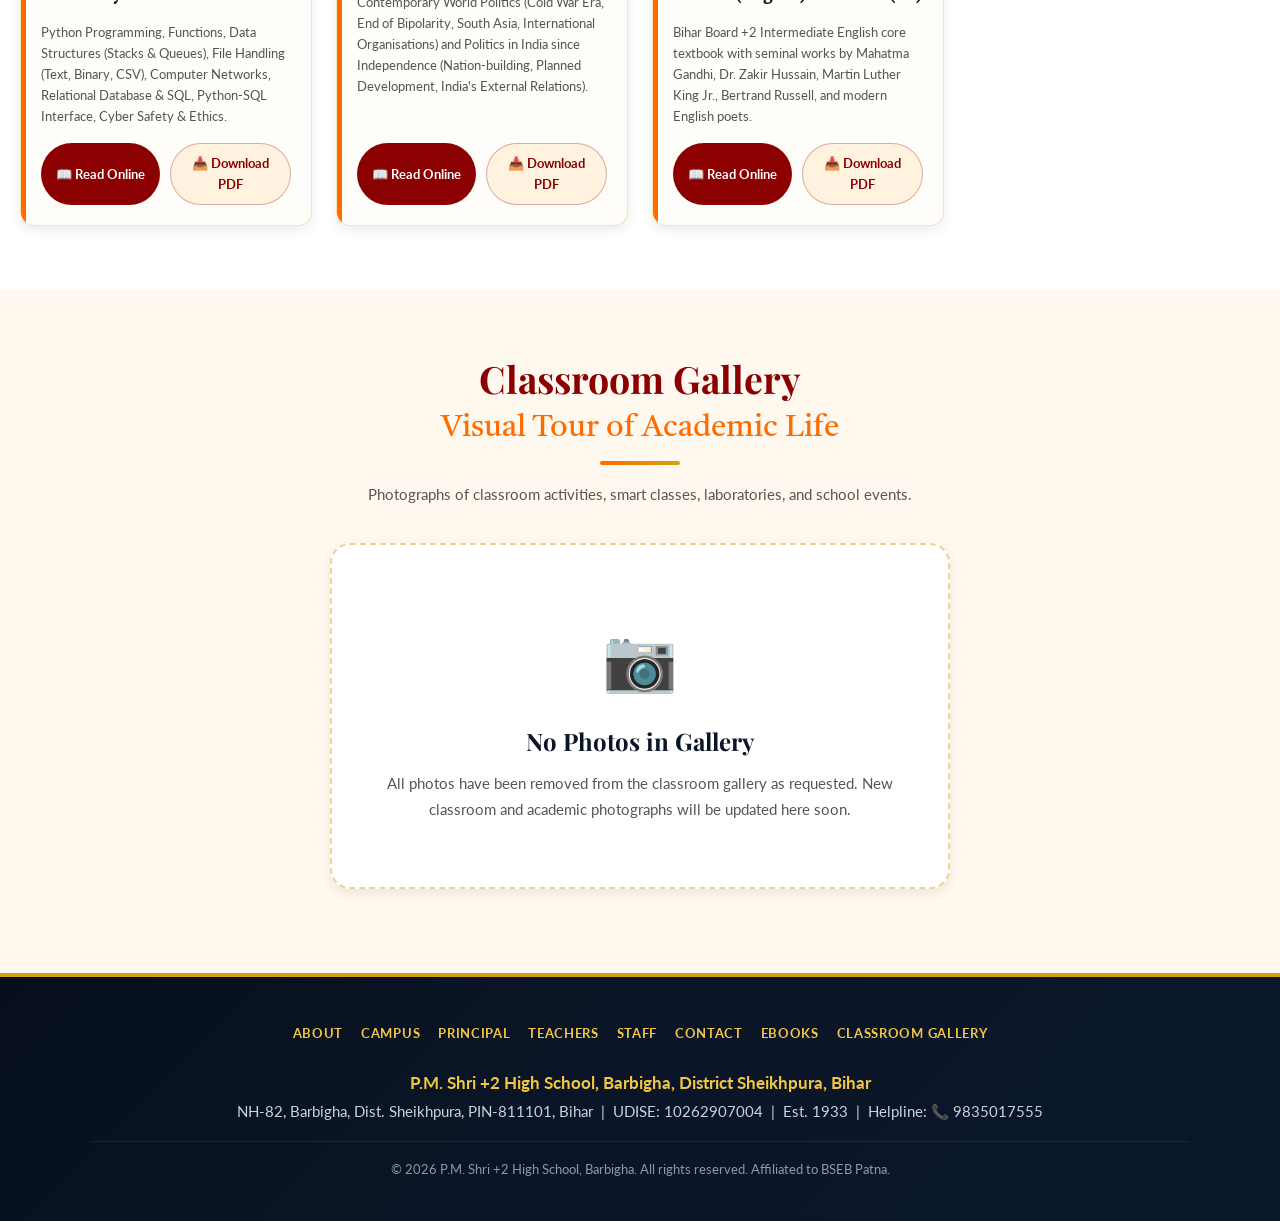
==== commit 392709f7: "Add files via upload" ====
--- a/index.html
+++ b/index.html
@@ -1,691 +1,1232 @@
 <!DOCTYPE html>
-<html lang="hi">
+<html lang="en">
 <head>
   <meta charset="UTF-8">
-  <meta name="viewport" content="width=device-width,initial-scale=1.0">
-  <title>पी.एम.श्री +2 उच्च विद्यालय, बरबीघा</title>
+  <meta name="viewport" content="width=device-width, initial-scale=1.0">
+  <title>P.M. Shri +2 High School, Barbigha | Official School Website</title>
+  <meta name="description" content="P.M. Shri +2 High School, Barbigha, District Sheikhpura, Bihar - UDISE: 10262907004. Established 1933. Complete information on About, Campus, Principal, Teachers, Staff, Contact, eBooks, and Classroom Gallery.">
+  <meta name="keywords" content="P.M. Shri +2 High School Barbigha, Barbigha High School, Sheikhpura School, Ramdhari Singh Dinkar Smriti Manch, PM SHRI School Bihar, BSEB Patna">
+  
+  <!-- Favicon -->
+  <link rel="icon" type="image/png" href="images/school-logo.png">
+
+  <!-- Google Fonts -->
+  <link rel="preconnect" href="https://fonts.googleapis.com">
+  <link rel="preconnect" href="https://fonts.gstatic.com" crossorigin>
+  <link href="https://fonts.googleapis.com/css2?family=Lato:ital,wght@0,300;0,400;0,700;0,900;1,400&family=Playfair+Display:ital,wght@0,700;0,900;1,700&family=Tiro+Devanagari+Hindi:ital@0;1&display=swap" rel="stylesheet">
+
+  <!-- Stylesheet -->
   <link rel="stylesheet" href="styles.css">
-  <link href="https://fonts.googleapis.com/css2?family=Tiro+Devanagari+Hindi&family=Playfair+Display:wght@700;900&family=Lato:wght@300;400;700&display=swap" rel="stylesheet">
 </head>
 <body>
 
-<div class="topbar">
-  स्थापित: 3 जनवरी 1933 &nbsp;|&nbsp; प्रस्वीकृति: जनवरी 1937 &nbsp;|&nbsp;
-  +2 उत्क्रमण: 2010 &nbsp;|&nbsp; UDISE CODE: 10262907004
-</div>
-
-<header>
-  <div class="hlogo"><img src="[data-uri]" alt="School Logo"></div>
-  <div class="hname">पी.एम.श्री +2 उच्च विद्यालय</div>
-  <div class="hname-en">P.M. Shri +2 High School, Barbigha</div>
-  <div class="hsub">बरबीघा, शेखपुरा (बिहार)</div>
-  <div class="hbadges">
-    <span class="hbadge">📋 UDISE: 10262907004</span>
-    <span class="hbadge">📌 PIN: 811101</span>
-    <span class="hbadge">📞 9835017555</span>
-    <span class="hbadge">🏛️ Est. 1933</span>
+  <!-- TOP BAR -->
+  <div class="topbar">
+    <div class="topbar-container">
+      <div class="topbar-left" id="topbarLeft">
+        <span class="topbar-item" id="tbEst">🏛️ स्थापित: 3 जनवरी 1933</span>
+        <span class="topbar-sep">|</span>
+        <span class="topbar-item" id="tbApp">📜 प्रस्वीकृति: जनवरी 1937</span>
+        <span class="topbar-sep">|</span>
+        <span class="topbar-item" id="tbUpg">🎓 +2 उत्क्रमण: 2010</span>
+        <span class="topbar-sep">|</span>
+        <span class="topbar-item" id="tbUdise">📋 UDISE Code: 10262907004</span>
+      </div>
+      <div class="topbar-right">
+        <span class="topbar-item" id="tbLoc">📍 Barbigha, Sheikhpura (Bihar) - PIN: 811101</span>
+        <span class="topbar-sep">|</span>
+        <a class="topbar-phone" href="tel:9835017555">📞 9835017555</a>
+        <span class="topbar-sep">|</span>
+        <button class="lang-toggle-btn" id="langSwitchBtn" onclick="toggleLanguage()" title="Switch Language / भाषा बदलें">
+          <span class="lang-icon">🌐</span> <span id="langSwitchLabel">हिन्दी (Hindi)</span>
+        </button>
+      </div>
+    </div>
   </div>
-</header>
-
-<nav>
-  <a href="#about">About</a>
-  <a href="#campus">Campus</a>
-  <a href="#principal">Principal</a>
-  <a href="#teachers">Teachers</a>
-  <a href="#staff">Staff</a>
-  <a href="#contact">Contact</a>
-</nav>
-
-<div class="hero">"ज्ञान ही शक्ति है — Knowledge is Power"</div>
-
-<!-- ABOUT -->
-<section id="about">
-  <h2 class="sec-title">About Our School <span>हमारे विद्यालय के बारे में</span></h2>
-  <div class="agrid rv">
-    <div class="acard"><h3>🏫 विद्यालय परिचय</h3>
-      <p>पी.एम.श्री +2 उच्च विद्यालय, बरबीघा की स्थापना 3 जनवरी 1933 को हुई। यह विद्यालय शेखपुरा जिले में कक्षा 9 से 12 तक की गुणवत्तापूर्ण शिक्षा प्रदान करता है।</p></div>
-    <div class="acard"><h3>📊 Key Information</h3>
-      <ul><li>Established: 3 January 1933</li><li>Approved: January 1937</li><li>+2 Upgraded: 2010</li><li>UDISE Code: 10262907004</li><li>Classes: 9–12 (Science, Arts, Commerce)</li><li>District: Sheikhpura, Bihar</li></ul></div>
-    <div class="acard"><h3>🎯 Our Mission</h3>
-      <p>Quality education for every student, fostering academic excellence, character building and overall development of youth in the Barbigha region of Bihar.</p></div>
-    <div class="acard"><h3>🏆 Highlights</h3>
-      <ul><li>Rashtrakavi Ramdhari Singh Dinkar Smriti Manch</li><li>Qualified &amp; dedicated faculty</li><li>Science, Arts &amp; Commerce streams</li><li>Computer Science facility (MCA)</li><li>State-approved school (Bihar)</li></ul></div>
+
+  <!-- HEADER -->
+  <header>
+    <div class="header-container">
+      <div class="hlogo-wrapper">
+        <div class="hlogo">
+          <img src="images/school-logo.png" alt="P.M. Shri +2 High School Barbigha Official Crest">
+        </div>
+      </div>
+      <h1 class="hname" id="hdrTitle">P.M. Shri +2 High School</h1>
+      <div class="hname-en" id="hdrSub">Barbigha, District Sheikhpura (Bihar)</div>
+      <div class="hsub" id="hdrPin">P.O. &amp; P.S. Barbigha, PIN: 811101 — Affiliated to BSEB Patna</div>
+      <div class="hbadges">
+        <span class="hbadge">📋 UDISE: 10262907004</span>
+        <span class="hbadge" id="hbPin">📌 PIN: 811101</span>
+        <span class="hbadge">📞 Helpline: 9835017555</span>
+        <span class="hbadge" id="hbEst">🏛️ Est. 1933 (90+ Years Legacy)</span>
+        <span class="hbadge" id="hbPm">🏅 PM-SHRI Exemplary School</span>
+        <span class="hbadge" id="hbBseb">🎓 Bihar School Examination Board</span>
+      </div>
+    </div>
+  </header>
+
+  <!-- 8 OPTIONS NAVIGATION -->
+  <nav id="mainNav">
+    <div class="nav-container">
+      <button class="nav-toggle-btn" id="navToggle" aria-label="Toggle Navigation Menu">
+        ☰
+      </button>
+      <div class="nav-links" id="navLinks">
+        <a class="nav-item active" href="#about">About</a>
+        <a class="nav-item" href="#campus">Campus</a>
+        <a class="nav-item" href="#principal">Principal</a>
+        <a class="nav-item" href="#teachers">Teachers</a>
+        <a class="nav-item" href="#staff">Staff</a>
+        <a class="nav-item" href="#contact">Contact</a>
+        <a class="nav-item" href="#ebooks">eBooks</a>
+        <a class="nav-item" href="#gallery">Classroom Gallery</a>
+      </div>
+    </div>
+  </nav>
+
+  <!-- HERO MOTTO STRIP -->
+  <div class="hero" id="heroMotto">
+    "ज्ञान ही शक्ति है — Knowledge is Power"
   </div>
-</section>
-
-<!-- CAMPUS -->
-<section id="campus">
-  <h2 class="sec-title">School Campus <span>विद्यालय परिसर</span></h2>
-  <div class="campus-box rv">
-    <img src="[data-uri]" alt="School Campus">
-    <div class="campus-cap">राष्ट्र कवि रामधारी सिंह दिनकर स्मृति मंच — बरबीघा, शेखपुरा, बिहार</div>
-  </div>
-</section>
-
-<!-- PRINCIPAL -->
-<section id="principal">
-  <h2 class="sec-title">Principal / प्रधानाचार्य <span>विद्यालय प्रमुख</span></h2>
-  <div class="pcard rv">
-    <img class="pphoto" src="[data-uri]" alt="Sanjay Kumar">
-    <div class="pbody">
-      <div class="pname">संजय कुमार</div>
-      <div class="prole">🏅 Prabhari Pradhanaacharya (Acting Principal)</div>
-      <div class="pqual">M.Sc. (Mathematics), B.Ed.<br>माध्यमिक गणित शिक्षक — Secondary Mathematics Teacher</div>
-      <a class="pphone" href="tel:9835017555">📞 9835017555</a>
-    </div>
-  </div>
-</section>
-
-<!-- TEACHERS -->
-<section id="teachers">
-  <h2 class="sec-title">Our Teachers / हमारे शिक्षक <span>शिक्षक मण्डल</span></h2>
-  <div class="tgrid">
-    <div class="tcard rv">
-      <div class="tpwrap"><img class="tphoto" src="[data-uri]" alt="गोपाल जी"></div>
-      <div class="tinfo">
-        <div class="tname">गोपाल जी</div>
+
+  <!-- ═════════════════════════════════════════════════════════════════
+       OPTION 1: ABOUT
+  ═════════════════════════════════════════════════════════════════ -->
+  <section id="about">
+    <div class="section-container">
+      <h2 class="sec-title" id="secTitleAbout">About Our School <span id="secSubAbout">Nine Decades of Academic Excellence</span></h2>
+      <p class="sec-subtitle" id="secDescAbout">
+        Founded in 1933, P.M. Shri +2 High School Barbigha is the premier government educational institution of Sheikhpura district, fostering intellectual rigor, scientific temper, and holistic character building.
+      </p>
+
+      <div class="agrid rv">
+        <div class="acard">
+          <h3 id="acardTitle1">🏫 School Heritage &amp; Background</h3>
+          <p id="acardDesc1">
+            P.M. Shri +2 High School, Barbigha was established on <strong>3 January 1933</strong>. It received formal state government recognition in <strong>January 1937</strong> and was upgraded to the <strong>+2 (Senior Secondary / Intermediate)</strong> level in <strong>2010</strong>. Selected under the prestigious Government of India <strong>PM-SHRI (PM Schools for Rising India)</strong> initiative, the school provides quality education from Classes 9 to 12 across Science, Arts, and Commerce streams.
+          </p>
+        </div>
+
+        <div class="acard">
+          <h3 id="acardTitle2">📊 Key Institutional Information</h3>
+          <ul id="acardList2">
+            <li><strong>Date of Establishment:</strong> 3 January 1933</li>
+            <li><strong>State Government Approval:</strong> January 1937</li>
+            <li><strong>+2 Upgrade:</strong> Year 2010</li>
+            <li><strong>UDISE Code:</strong> 10262907004</li>
+            <li><strong>Classes Offered:</strong> Classes 9 to 12 (Science, Arts, Commerce)</li>
+            <li><strong>Affiliation:</strong> Bihar School Examination Board (BSEB, Patna)</li>
+            <li><strong>Location &amp; District:</strong> NH-82, Barbigha, Sheikhpura, Bihar (PIN 811101)</li>
+          </ul>
+        </div>
+
+        <div class="acard">
+          <h3 id="acardTitle3">🎯 Our Mission &amp; Educational Vision</h3>
+          <p id="acardDesc3">
+            To impart inclusive, equitable, and modern education that empowers youth from diverse socio-economic backgrounds. We cultivate academic excellence, critical inquiry, digital literacy, and civic responsibility to prepare students for higher university studies, competitive careers, and nation-building.
+          </p>
+        </div>
+
+        <div class="acard">
+          <h3 id="acardTitle4">🏆 Key Facilities &amp; Highlights</h3>
+          <ul id="acardList4">
+            <li><strong>Rashtrakavi Ramdhari Singh Dinkar Smriti Manch:</strong> Historic memorial open-air stage for literature, drama, and regional cultural assemblies.</li>
+            <li><strong>Highly Qualified Faculty:</strong> Ph.D., M.Sc., M.A., B.Ed., M.Ed., and BPSC TRE-1 credentialed teachers.</li>
+            <li><strong>Full +2 Streams:</strong> Science (I.Sc.), Arts (I.A.), and Commerce (I.Com.).</li>
+            <li><strong>Computer Science &amp; ICT Center:</strong> Led by MCA specialist faculty with hands-on coding and digital literacy.</li>
+            <li><strong>Modern Science Labs:</strong> Fully equipped Physics, Chemistry, and Biology/Botany/Zoology experimental facilities.</li>
+          </ul>
+        </div>
+      </div>
+
+      <!-- About Statistics -->
+      <div class="about-stats rv">
+        <div class="stat-box">
+          <div class="stat-num">1933</div>
+          <div class="stat-label" id="statLbl1">Foundation Year</div>
+        </div>
+        <div class="stat-box">
+          <div class="stat-num">90+</div>
+          <div class="stat-label" id="statLbl2">Years of Educational Service</div>
+        </div>
+        <div class="stat-box">
+          <div class="stat-num">24+</div>
+          <div class="stat-label" id="statLbl3">Faculty &amp; Dedicated Staff</div>
+        </div>
+        <div class="stat-box">
+          <div class="stat-num">100%</div>
+          <div class="stat-label" id="statLbl4">Holistic Student Development</div>
+        </div>
+      </div>
+
+    </div>
+  </section>
+
+  <!-- ═════════════════════════════════════════════════════════════════
+       OPTION 2: CAMPUS
+  ═════════════════════════════════════════════════════════════════ -->
+  <section id="campus">
+    <div class="section-container">
+      <h2 class="sec-title" id="secTitleCampus">School Campus <span id="secSubCampus">Infrastructure &amp; Academic Environment</span></h2>
+      <p class="sec-subtitle" id="secDescCampus">
+        A sprawling, green, and historically significant campus situated along NH-82 in Barbigha, equipped with modern learning infrastructure.
+      </p>
+
+      <div class="campus-hero-box rv">
+        <img src="images/campus/campus-main.jpg" alt="Rashtrakavi Ramdhari Singh Dinkar Smriti Manch, Barbigha High School Campus">
+        <div class="campus-cap" id="campusCap">
+          🏛️ राष्ट्रकवि रामधारी सिंह दिनकर स्मृति मंच — बरबीघा, शेखपुरा, बिहार
+        </div>
+      </div>
+
+    </div>
+  </section>
+
+  <!-- ═════════════════════════════════════════════════════════════════
+       OPTION 3: PRINCIPAL
+  ═════════════════════════════════════════════════════════════════ -->
+  <section id="principal">
+    <div class="section-container">
+      <h2 class="sec-title" id="secTitlePrincipal">Principal's Desk <span id="secSubPrincipal">Leadership &amp; Vision</span></h2>
+      <p class="sec-subtitle" id="secDescPrincipal">
+        Guiding P.M. Shri +2 High School Barbigha with administrative rigor, pedagogical innovation, and commitment to student welfare.
+      </p>
+
+      <div class="principal-section-layout rv">
+        <!-- Principal Profile Card -->
+        <div class="pcard">
+          <div class="pphoto-wrapper">
+            <img class="pphoto" src="images/principal-sanjay-kumar.jpg" alt="Sanjay Kumar - Acting Principal">
+          </div>
+          <div class="pbody">
+            <div class="pname">Sanjay Kumar</div>
+            <div class="ten-sub" style="font-size: 1.05rem; color: #7f8c8d; margin-bottom: 4px;">संजय कुमार</div>
+            <div class="prole" id="prRole">🏅 Prabhari Pradhanaacharya (Acting Principal)</div>
+            <div class="pqual" id="prQual">
+              <strong>M.Sc. (Mathematics), B.Ed.</strong><br>
+              Secondary Mathematics Teacher (माध्यमिक गणित शिक्षक)
+            </div>
+            <a class="pphone" href="tel:9835017555">
+              📞 Direct Call: 9835017555
+            </a>
+          </div>
+        </div>
+
+        <!-- Principal's Desk Message -->
+        <div class="principal-message-box">
+          <h3 id="prMsgTitle">📜 Welcome Message from the Principal</h3>
+          <p id="prMsgP1">
+            Dear Students, Parents, and Respected Citizens of Barbigha,<br>
+            It gives me immense honor to welcome you to <strong>P.M. Shri +2 High School, Barbigha</strong>. For over nine decades since 3 January 1933, this institution has stood as a beacon of academic enlightenment, social empowerment, and moral leadership in Sheikhpura district.
+          </p>
+          <div class="principal-quote" id="prQuote">
+            "Education is not merely the transmission of information; it is the ignition of character, discipline, and scientific inquiry. Our mission is to prepare every young learner to walk with confidence, self-reliance, and integrity in an evolving global world."
+          </div>
+          <p id="prMsgP2">
+            Under the Government of India's <strong>PM-SHRI (PM Schools for Rising India)</strong> initiative, our school has integrated smart digital classrooms, advanced science and ICT laboratories, modern pedagogical tools, and environmental consciousness aligned with the National Education Policy (NEP).
+          </p>
+          <p id="prMsgP3">
+            Together with our dedicated team of experienced teachers and staff, we are committed to providing every student with individual mentorship, strong academic foundations in Science, Arts, and Commerce, and vibrant co-curricular opportunities. I invite all students to embrace learning with dedication and bring glory to their families, school, and nation.
+          </p>
+          <div style="margin-top: 24px; font-weight: 700; color: var(--red);">
+            — Sanjay Kumar, Acting Principal<br>
+            <span style="font-weight: normal; font-size: 0.88rem; color: var(--gray);">P.M. Shri +2 High School, Barbigha, Sheikhpura (Bihar)</span>
+          </div>
+        </div>
+      </div>
+
+    </div>
+  </section>
+
+  <!-- ═════════════════════════════════════════════════════════════════
+       OPTION 4: TEACHERS
+  ═════════════════════════════════════════════════════════════════ -->
+  <section id="teachers">
+    <div class="section-container">
+      <h2 class="sec-title" id="secTitleTeachers">Our Teaching Faculty <span id="secSubTeachers">Dedicated Educators &amp; Mentors</span></h2>
+      <p class="sec-subtitle" id="secDescTeachers">
+        Meet our qualified faculty members holding postgraduate, doctoral, and professional teaching credentials (Ph.D., M.Sc., M.A., B.Ed., M.Ed., M.C.A., BPSC TRE-1).
+      </p>
+
+      <!-- Teacher Filters & Search -->
+      <div class="filter-controls rv">
+        <div class="filter-tabs" id="teacherFilterTabs">
+          <button class="filter-btn t-filter-btn active" data-filter="all">All Teachers</button>
+          <button class="filter-btn t-filter-btn" data-filter="science">Science &amp; Maths</button>
+          <button class="filter-btn t-filter-btn" data-filter="social">Social Sciences</button>
+          <button class="filter-btn t-filter-btn" data-filter="languages">Languages</button>
+          <button class="filter-btn t-filter-btn" data-filter="commerce_comp">Computer &amp; Commerce</button>
+          <button class="filter-btn t-filter-btn" data-filter="library">Library</button>
+        </div>
+        <div class="search-box">
+          <span class="search-icon">🔍</span>
+          <input type="text" id="teacherSearch" placeholder="Search teacher by name or subject...">
+        </div>
+      </div>
+
+      <div style="margin-bottom: 20px; font-weight: 700; color: var(--red); font-size: 0.95rem;">
+        Total Faculty: <span id="teacherCountBadge">(19 Displayed)</span>
+      </div>
+
+      <!-- Teachers Cards Grid -->
+      <div class="tgrid" id="teachersGrid">
+        
+    <div class="tcard rv" data-category="languages">
+      <div class="tpwrap">
+        <img class="tphoto" src="images/teachers/gopal-ji.jpg" alt="Gopal Ji" loading="lazy">
+      </div>
+      <div class="tinfo">
+        <div class="tname">Gopal Ji</div>
+        <div class="ten-sub">गोपाल जी</div>
         <span class="tsubj">Sanskrit</span>
-        <div class="tqual">Acharya (Sangit Jyotish)<br>M.A. (Maths, Sanskrit, Education, Sociology), B.Ed.<br>माध्यमिक शिक्षक संस्कृत</div>
-        <div class="tmob">📞 9771675729</div>
-      </div>
-    </div>
-    <div class="tcard rv">
-      <div class="tpwrap"><img class="tphoto" src="[data-uri]" alt="कुमारी आकेश्वरी"></div>
-      <div class="tinfo">
-        <div class="tname">कुमारी आकेश्वरी</div>
+        <div class="tqual">Acharya (Sangit Jyotish)<br>M.A. (Maths, Sanskrit, Education, Sociology), B.Ed.<br>Secondary Sanskrit Teacher</div>
+        <div class="tmob"><a href="tel:9771675729">📞 9771675729</a></div>
+      </div>
+    </div>
+
+
+    <div class="tcard rv" data-category="science">
+      <div class="tpwrap">
+        <img class="tphoto" src="images/teachers/kumari-akeshwari.jpg" alt="Kumari Akeshwari" loading="lazy">
+      </div>
+      <div class="tinfo">
+        <div class="tname">Kumari Akeshwari</div>
+        <div class="ten-sub">कुमारी आकेश्वरी</div>
         <span class="tsubj">Botany</span>
-        <div class="tqual">M.Sc. (Botany), B.Ed. (11–12)<br>School Teacher TRE-01</div>
-        <div class="tmob">📞 8839105463</div>
-      </div>
-    </div>
-    <div class="tcard rv">
-      <div class="tpwrap"><img class="tphoto" src="[data-uri]" alt="मुकेश कुमार"></div>
-      <div class="tinfo">
-        <div class="tname">मुकेश कुमार</div>
-        <span class="tsubj">Assistant</span>
-        <div class="tqual">B.A. — Assistant Teacher (असिस्टेंट शिक्षक)</div>
-        <div class="tmob">📞 9430807804</div>
-      </div>
-    </div>
-    <div class="tcard rv">
-      <div class="tpwrap"><img class="tphoto" src="[data-uri]" alt="रूची कुमारी"></div>
-      <div class="tinfo">
-        <div class="tname">रूची कुमारी</div>
+        <div class="tqual">M.Sc. (Botany), B.Ed. (11–12)<br>Higher Secondary Teacher TRE-01</div>
+        <div class="tmob"><a href="tel:8839105463">📞 8839105463</a></div>
+      </div>
+    </div>
+
+
+    <div class="tcard rv" data-category="social">
+      <div class="tpwrap">
+        <img class="tphoto" src="images/teachers/mukesh-kumar.jpg" alt="Mukesh Kumar" loading="lazy">
+      </div>
+      <div class="tinfo">
+        <div class="tname">Mukesh Kumar</div>
+        <div class="ten-sub">मुकेश कुमार</div>
+        <span class="tsubj">Assistant Teacher</span>
+        <div class="tqual">B.A. — Assistant Teacher<br>Secondary Department</div>
+        <div class="tmob"><a href="tel:9430807804">📞 9430807804</a></div>
+      </div>
+    </div>
+
+
+    <div class="tcard rv" data-category="science">
+      <div class="tpwrap">
+        <img class="tphoto" src="images/teachers/ruchi-kumari.jpg" alt="Ruchi Kumari" loading="lazy">
+      </div>
+      <div class="tinfo">
+        <div class="tname">Ruchi Kumari</div>
+        <div class="ten-sub">रूची कुमारी</div>
         <span class="tsubj">Mathematics</span>
         <div class="tqual">B.Sc. Maths (Hons), B.Ed.<br>M.A. Geography (Hons) — BPSC TRE-1 (9–10)</div>
-        <div class="tmob">📞 8340726900</div>
-      </div>
-    </div>
-    <div class="tcard rv">
-      <div class="tpwrap"><img class="tphoto" src="[data-uri]" alt="सोनी कुमारी"></div>
-      <div class="tinfo">
-        <div class="tname">सोनी कुमारी</div>
+        <div class="tmob"><a href="tel:8340726900">📞 8340726900</a></div>
+      </div>
+    </div>
+
+
+    <div class="tcard rv" data-category="science">
+      <div class="tpwrap">
+        <img class="tphoto" src="images/teachers/soni-kumari.jpg" alt="Soni Kumari" loading="lazy">
+      </div>
+      <div class="tinfo">
+        <div class="tname">Soni Kumari</div>
+        <div class="ten-sub">सोनी कुमारी</div>
         <span class="tsubj">Zoology</span>
-        <div class="tqual">B.Sc. (Zoology), M.Ed.<br>School Teacher (9–10)</div>
-        <div class="tmob">📞 8400128135</div>
-      </div>
-    </div>
-    <div class="tcard rv">
-      <div class="tpwrap"><img class="tphoto" src="[data-uri]" alt="प्रतिभा कुमारी"></div>
-      <div class="tinfo">
-        <div class="tname">प्रतिभा कुमारी</div>
+        <div class="tqual">B.Sc. (Zoology), M.Ed.<br>Secondary Science Teacher (9–10)</div>
+        <div class="tmob"><a href="tel:8400128135">📞 8400128135</a></div>
+      </div>
+    </div>
+
+
+    <div class="tcard rv" data-category="languages">
+      <div class="tpwrap">
+        <img class="tphoto" src="images/teachers/pratibha-kumari.jpg" alt="Pratibha Kumari" loading="lazy">
+      </div>
+      <div class="tinfo">
+        <div class="tname">Pratibha Kumari</div>
+        <div class="ten-sub">प्रतिभा कुमारी</div>
         <span class="tsubj">Hindi</span>
-        <div class="tqual">B.A. Hindi, B.Ed.<br>माध्यमिक शिक्षक हिन्दी</div>
-        <div class="tmob">📞 9262277054</div>
-      </div>
-    </div>
-    <div class="tcard rv">
-      <div class="tpwrap"><img class="tphoto" src="[data-uri]" alt="पूजा कुमारी"></div>
-      <div class="tinfo">
-        <div class="tname">पूजा कुमारी</div>
+        <div class="tqual">B.A. Hindi, B.Ed.<br>Secondary Hindi Teacher (9–10)</div>
+        <div class="tmob"><a href="tel:9262277054">📞 9262277054</a></div>
+      </div>
+    </div>
+
+
+    <div class="tcard rv" data-category="science">
+      <div class="tpwrap">
+        <img class="tphoto" src="images/teachers/pooja-kumari.jpg" alt="Pooja Kumari" loading="lazy">
+      </div>
+      <div class="tinfo">
+        <div class="tname">Pooja Kumari</div>
+        <div class="ten-sub">पूजा कुमारी</div>
         <span class="tsubj">Mathematics</span>
-        <div class="tqual">M.Sc. (Mathematics), B.Ed. (11–12)<br>School Teacher</div>
-        <div class="tmob">📞 9122785739</div>
-      </div>
-    </div>
-    <div class="tcard rv">
-      <div class="tpwrap"><img class="tphoto" src="[data-uri]" alt="नीतू कुमारी"></div>
-      <div class="tinfo">
-        <div class="tname">नीतू कुमारी</div>
+        <div class="tqual">M.Sc. (Mathematics), B.Ed. (11–12)<br>Higher Secondary Mathematics Teacher</div>
+        <div class="tmob"><a href="tel:9122785739">📞 9122785739</a></div>
+      </div>
+    </div>
+
+
+    <div class="tcard rv" data-category="science">
+      <div class="tpwrap">
+        <img class="tphoto" src="images/teachers/neetu-kumari.jpg" alt="Neetu Kumari" loading="lazy">
+      </div>
+      <div class="tinfo">
+        <div class="tname">Neetu Kumari</div>
+        <div class="ten-sub">नीतू कुमारी</div>
         <span class="tsubj">Chemistry</span>
-        <div class="tqual">B.Sc. (Chemistry), B.Ed.<br>School Teacher (9–10)</div>
-        <div class="tmob">📞 9708282309</div>
-      </div>
-    </div>
-    <div class="tcard rv">
-      <div class="tpwrap"><img class="tphoto" src="[data-uri]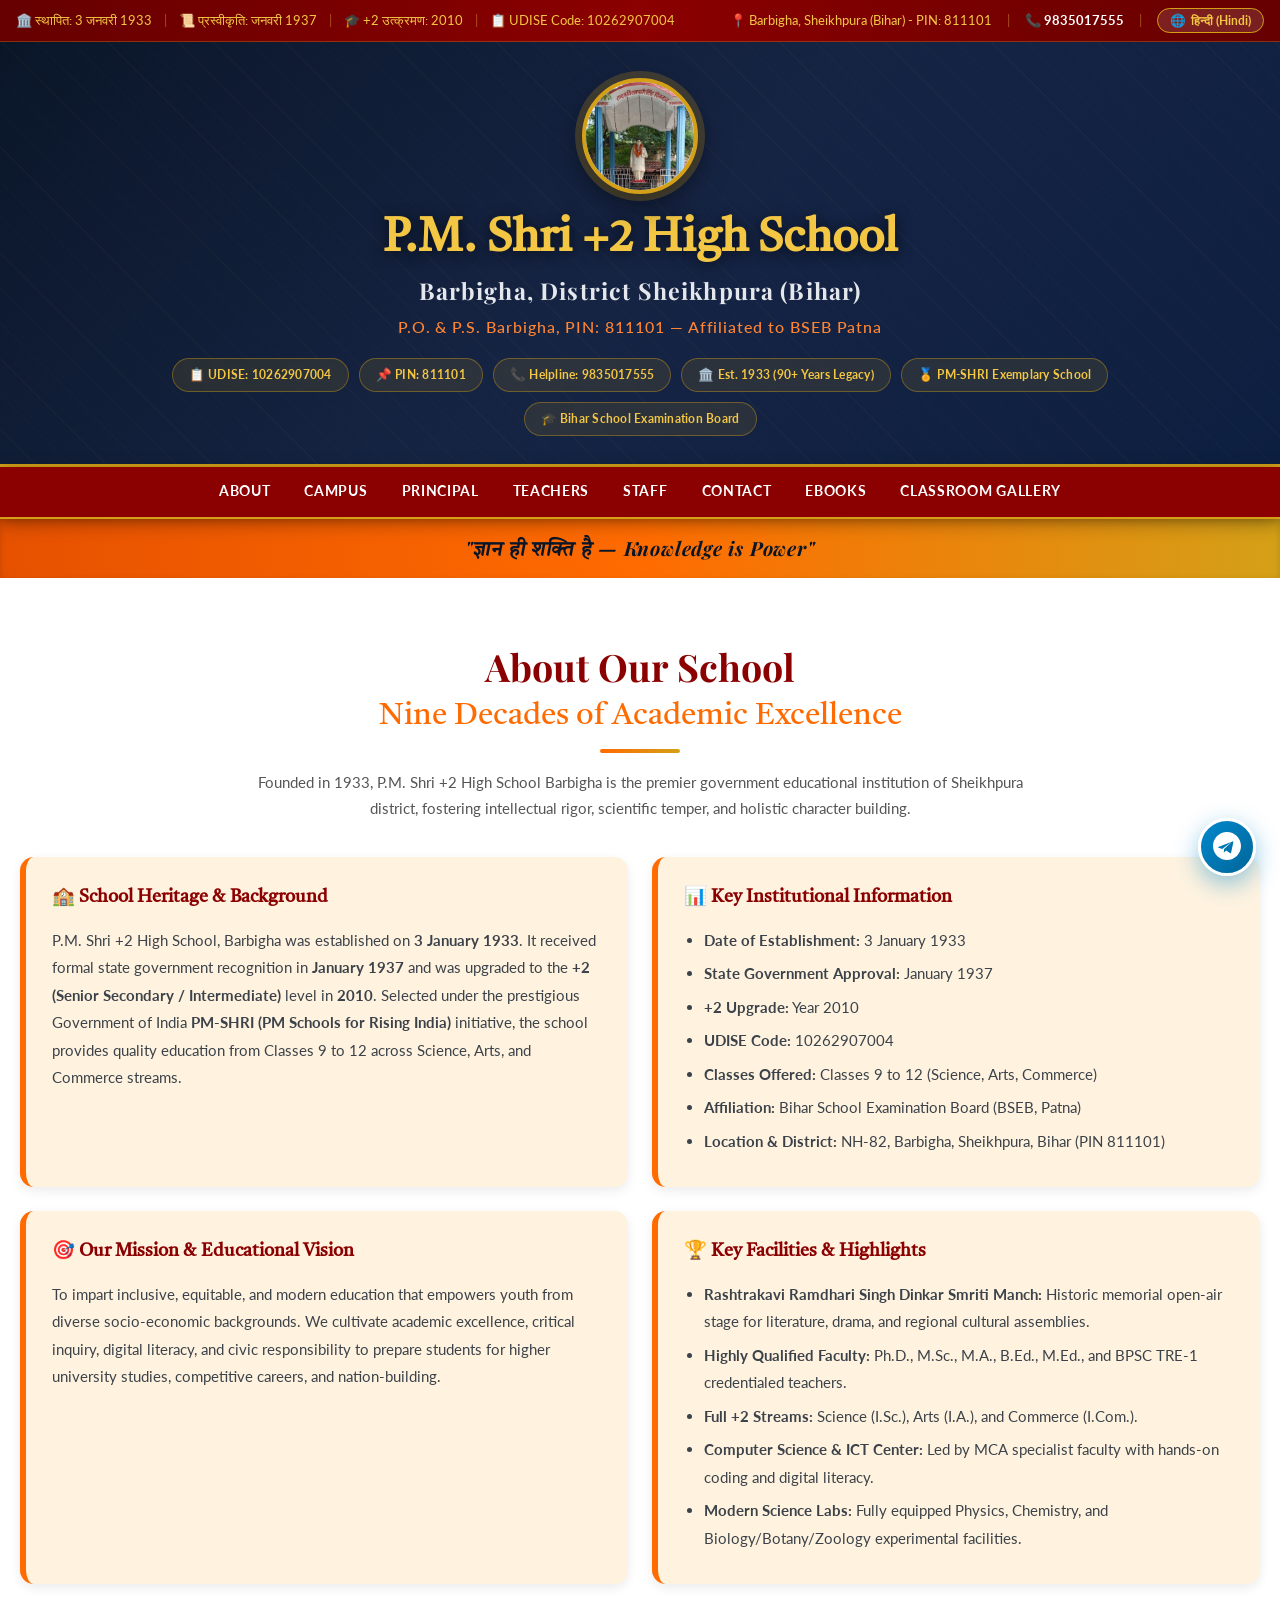
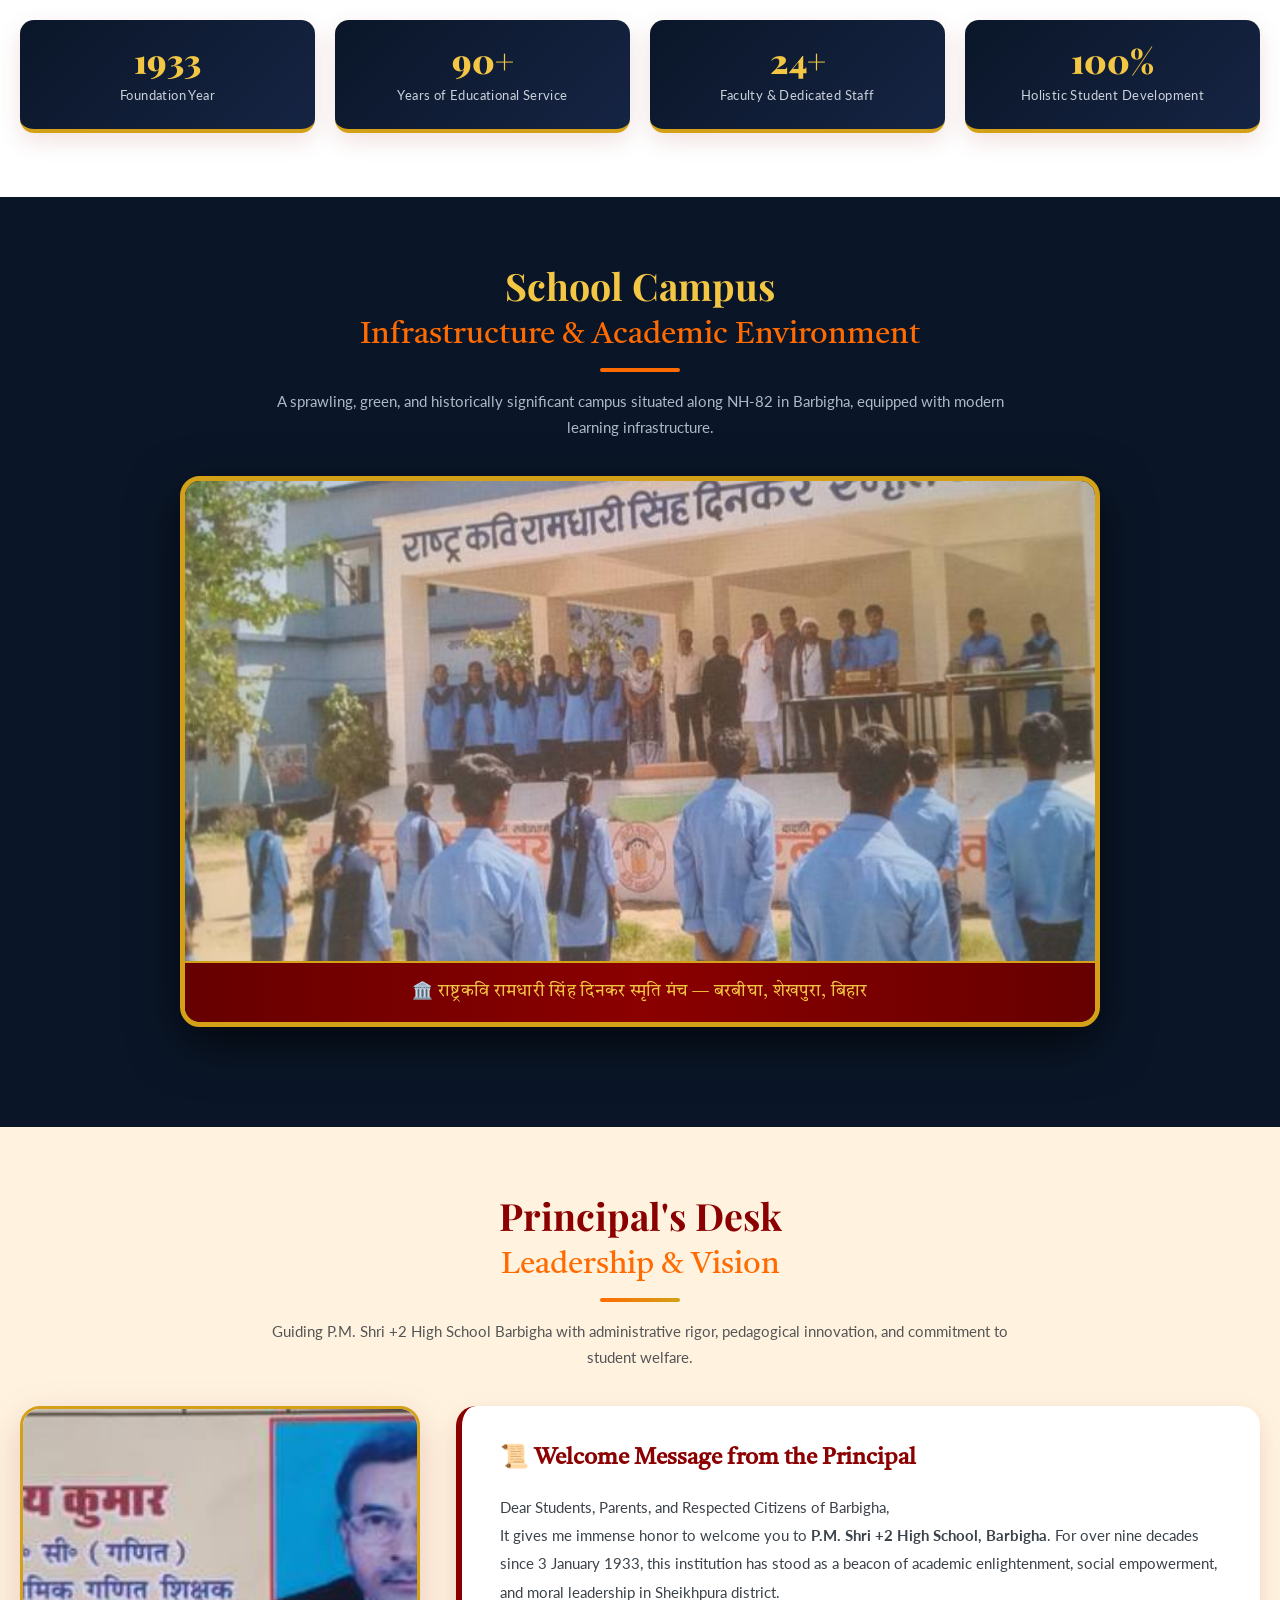
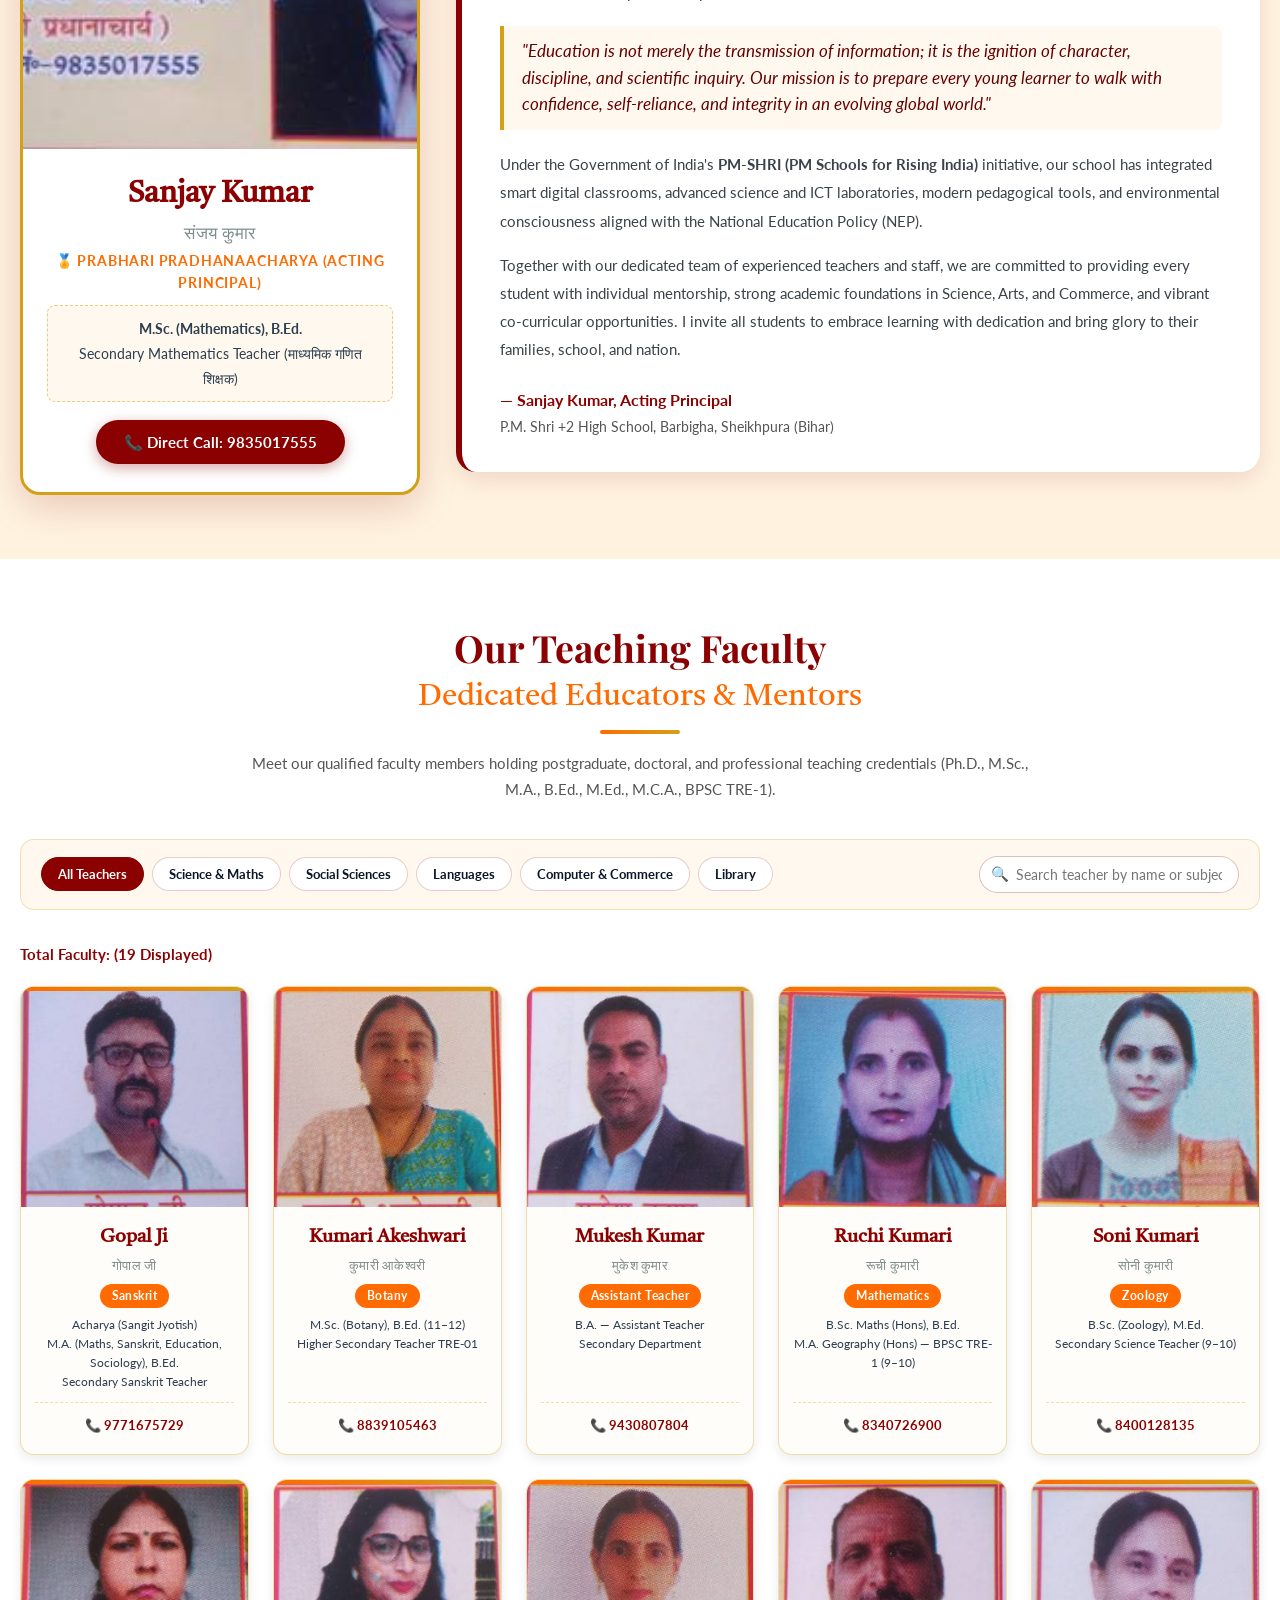
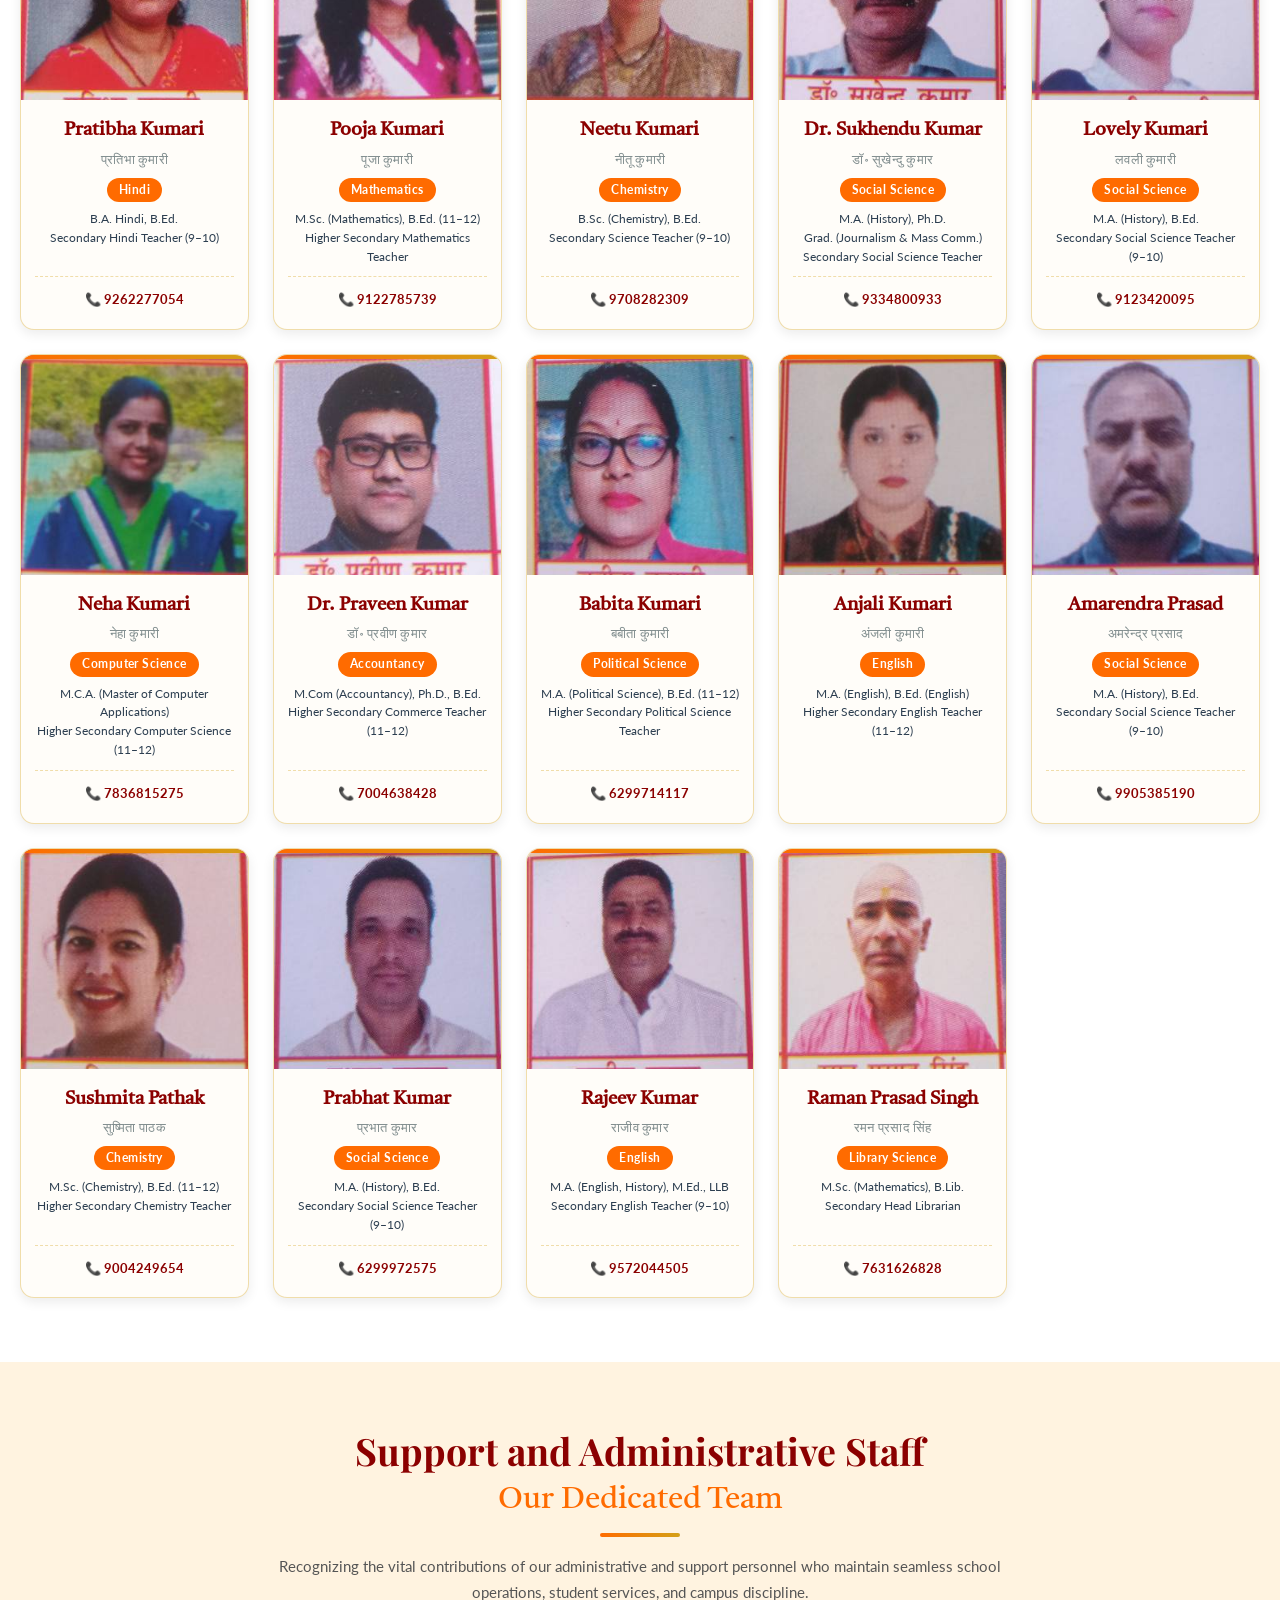
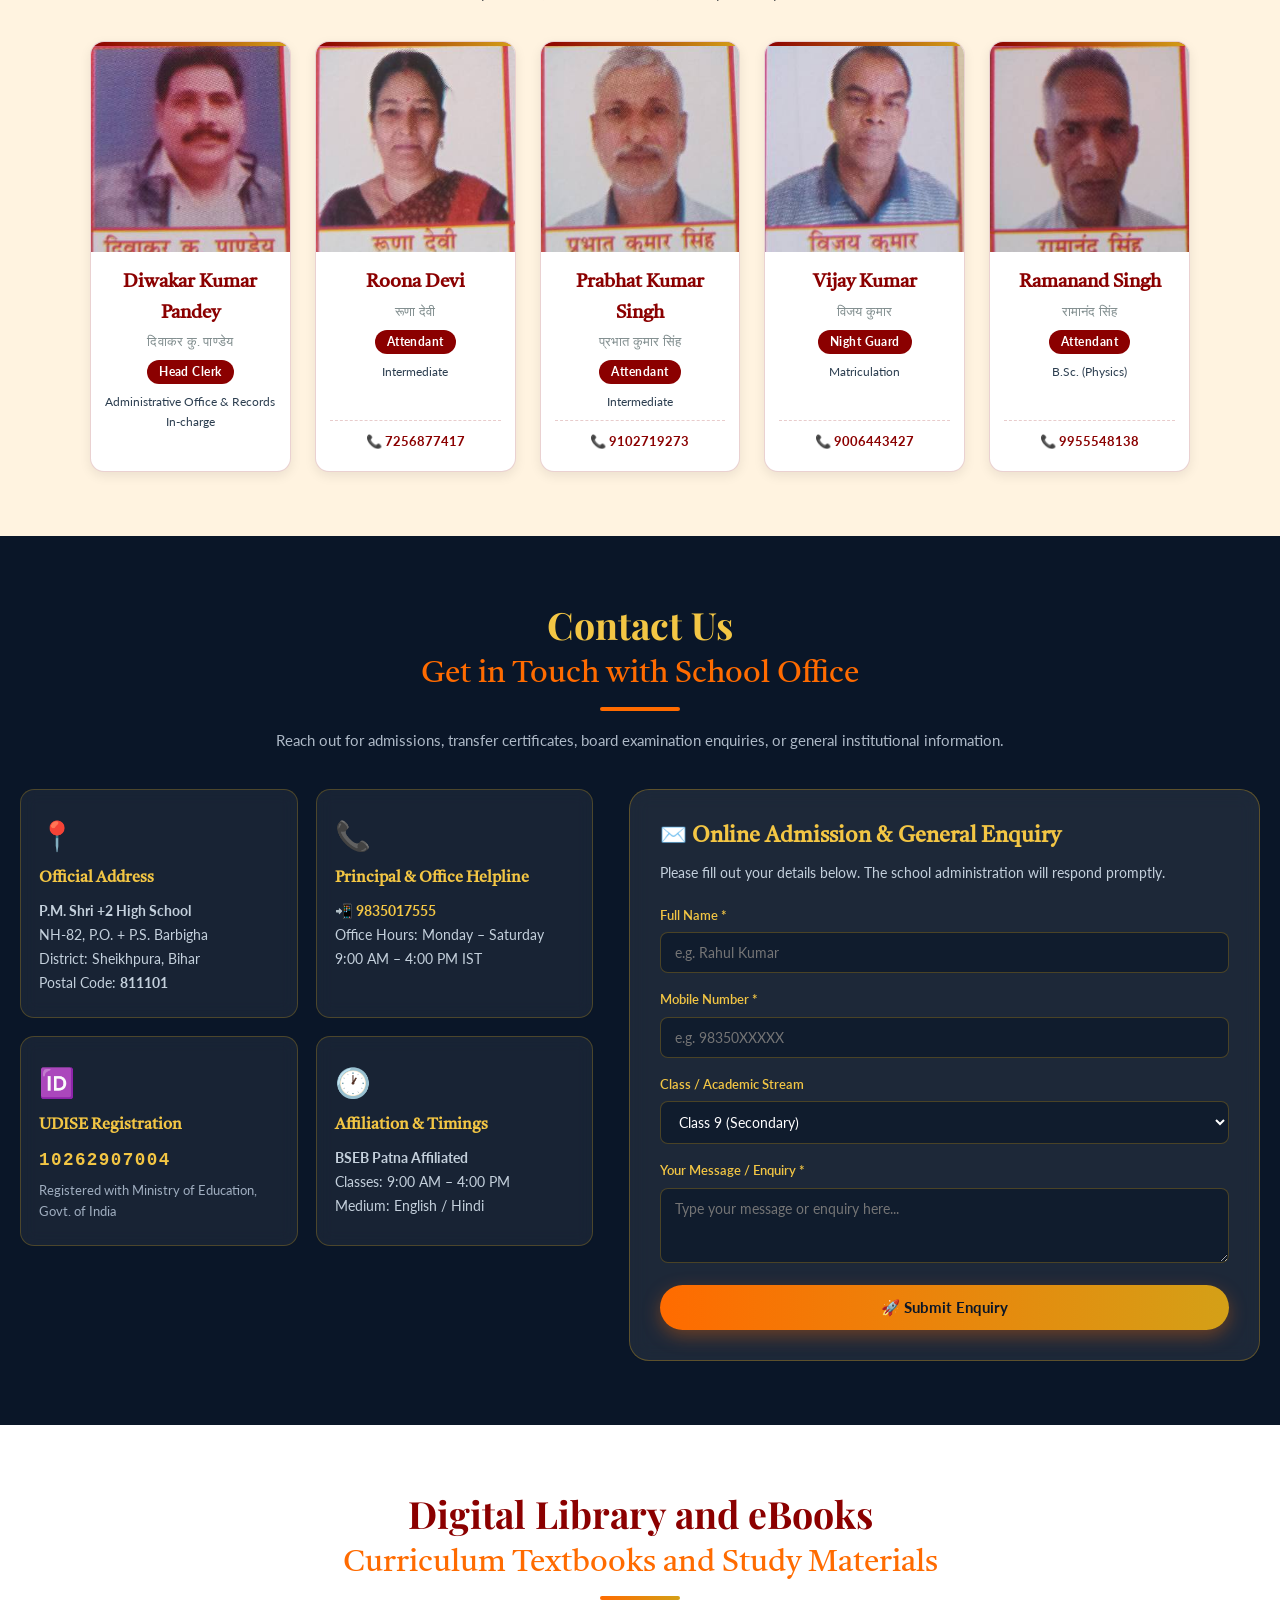
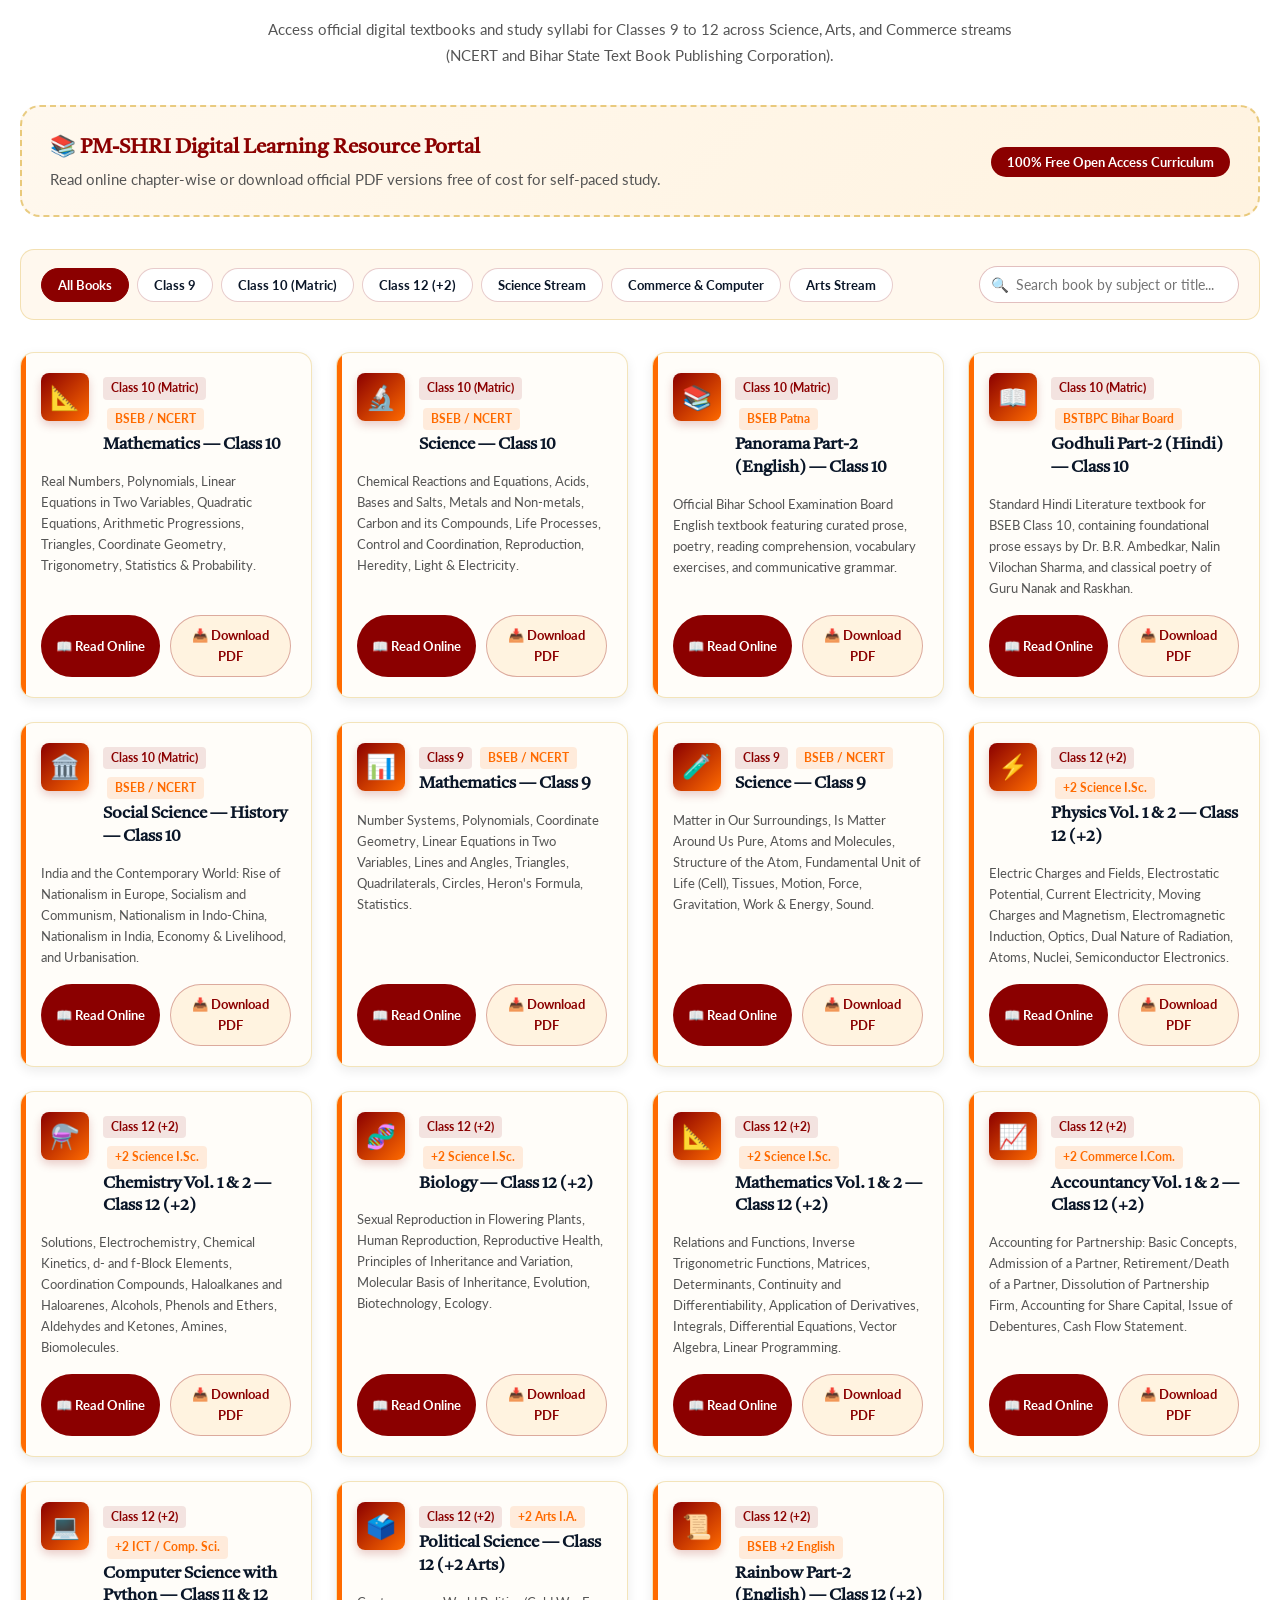
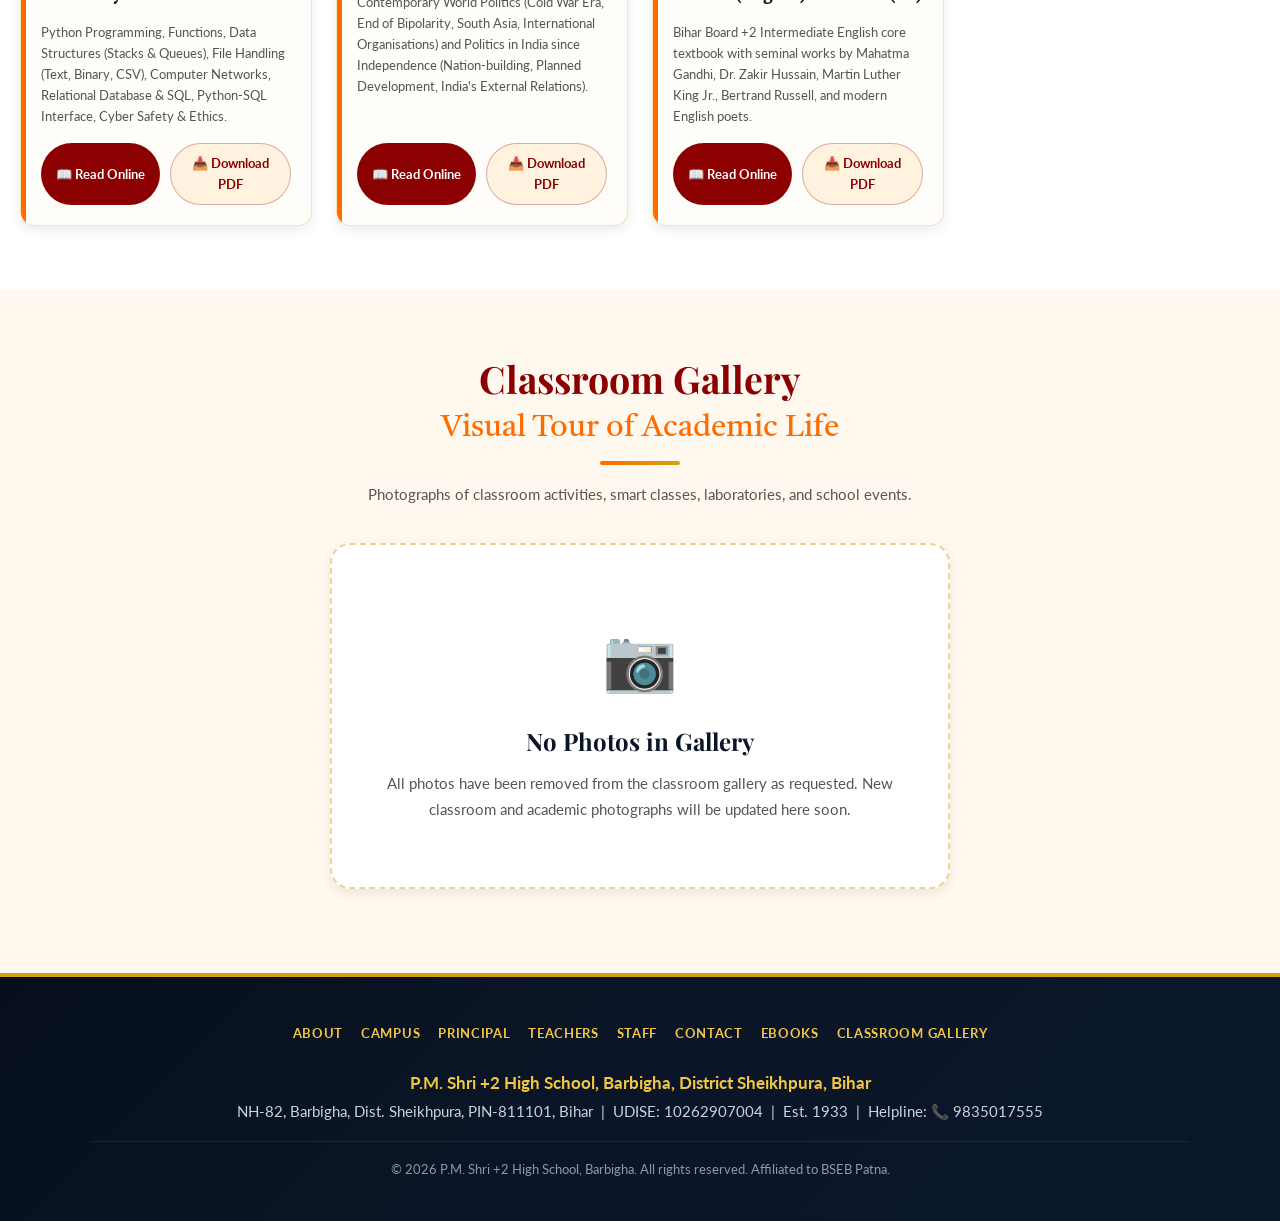
==== commit 9c2488f7: "Add files via upload" ====
--- a/index.html
+++ b/index.html
@@ -2,7 +2,11 @@
 <html lang="en">
 <head>
   <meta charset="UTF-8">
-  <meta name="viewport" content="width=device-width, initial-scale=1.0">
+  <meta name="viewport" content="width=device-width, initial-scale=1.0, viewport-fit=cover">
+  <meta name="theme-color" content="#8B0000">
+  <meta name="apple-mobile-web-app-capable" content="yes">
+  <meta name="apple-mobile-web-app-status-bar-style" content="black-translucent">
+  <meta name="format-detection" content="telephone=no">
   <title>P.M. Shri +2 High School, Barbigha | Official School Website</title>
   <meta name="description" content="P.M. Shri +2 High School, Barbigha, District Sheikhpura, Bihar - UDISE: 10262907004. Established 1933. Complete information on About, Campus, Principal, Teachers, Staff, Contact, eBooks, and Classroom Gallery.">
   <meta name="keywords" content="P.M. Shri +2 High School Barbigha, Barbigha High School, Sheikhpura School, Ramdhari Singh Dinkar Smriti Manch, PM SHRI School Bihar, BSEB Patna">
@@ -69,8 +73,9 @@
   <!-- 8 OPTIONS NAVIGATION -->
   <nav id="mainNav">
     <div class="nav-container">
+      <span class="nav-brand-mobile">🏫 Barbigha High School</span>
       <button class="nav-toggle-btn" id="navToggle" aria-label="Toggle Navigation Menu">
-        ☰
+        <span>☰</span> <span>Menu</span>
       </button>
       <div class="nav-links" id="navLinks">
         <a class="nav-item active" href="#about">About</a>
--- a/styles.css
+++ b/styles.css
@@ -43,6 +43,8 @@
 html {
   scroll-behavior: smooth;
   font-size: 16px;
+  -webkit-text-size-adjust: 100%;
+  text-size-adjust: 100%;
 }
 
 body {
@@ -51,6 +53,16 @@
   color: var(--navy);
   line-height: 1.6;
   overflow-x: hidden;
+  width: 100%;
+  -webkit-font-smoothing: antialiased;
+  -moz-osx-font-smoothing: grayscale;
+  padding-left: env(safe-area-inset-left, 0px);
+  padding-right: env(safe-area-inset-right, 0px);
+}
+
+button, a, input, select, textarea {
+  touch-action: manipulation;
+  -webkit-tap-highlight-color: transparent;
 }
 
 img {
@@ -204,6 +216,7 @@
   width: 100%;
   height: 100%;
   object-fit: cover;
+  object-position: center 25%;
 }
 
 @keyframes logoPulse {
@@ -335,14 +348,33 @@
   width: 80%;
 }
 
+.nav-brand-mobile {
+  display: none;
+  color: var(--gold-light);
+  font-family: 'Playfair Display', serif;
+  font-weight: 700;
+  font-size: 0.95rem;
+  letter-spacing: 0.02em;
+}
+
 .nav-toggle-btn {
   display: none;
-  background: transparent;
-  border: none;
-  color: #fff;
-  font-size: 1.5rem;
-  padding: 10px 14px;
+  background: rgba(255, 255, 255, 0.15);
+  border: 1px solid rgba(255, 255, 255, 0.3);
+  border-radius: var(--radius-sm);
+  color: #fff;
+  font-size: 0.95rem;
+  font-weight: 700;
+  padding: 8px 14px;
   cursor: pointer;
+  align-items: center;
+  gap: 8px;
+  min-height: 42px;
+  transition: var(--transition);
+}
+
+.nav-toggle-btn:hover {
+  background: rgba(255, 255, 255, 0.25);
 }
 
 /* ── HERO BANNER & MOTTO ── */
@@ -2009,69 +2041,102 @@
 }
 
 /* ════════════════════════════════════════════════════════════════════
-   RESPONSIVE DESIGN (TABLETS & MOBILE)
+   RESPONSIVE DESIGN (DESKTOPS, TABLETS, PHONES & iPhones)
 ════════════════════════════════════════════════════════════════════ */
-@media (max-width: 992px) {
-  .agrid {
-    grid-template-columns: 1fr;
-  }
-  .about-stats {
-    grid-template-columns: repeat(2, 1fr);
-  }
-  .campus-facilities-grid {
-    grid-template-columns: repeat(2, 1fr);
+
+/* ── 1. TABLET LANDSCAPE & SMALL LAPTOPS (max-width: 1024px) ── */
+@media (max-width: 1024px) {
+  section {
+    padding: 56px 18px;
+  }
+  .nav-item {
+    padding: 12px 13px;
+    font-size: 0.8rem;
   }
   .principal-section-layout {
-    grid-template-columns: 1fr;
-  }
-  .pcard {
-    max-width: 420px;
-    margin: 0 auto;
-  }
-  .contact-layout {
-    grid-template-columns: 1fr;
-  }
-}
-
-@media (max-width: 768px) {
+    grid-template-columns: 360px 1fr;
+    gap: 28px;
+  }
+}
+
+/* ── 2. TABLET PORTRAIT & MEDIUM SCREENS (max-width: 960px) ── */
+@media (max-width: 960px) {
+  .nav-brand-mobile {
+    display: block;
+  }
   .nav-container {
     flex-wrap: wrap;
-    padding: 6px 12px;
+    padding: 8px 16px;
+    min-height: 54px;
   }
   .nav-toggle-btn {
-    display: block;
+    display: inline-flex;
     margin-left: auto;
   }
   .nav-links {
     display: none;
     width: 100%;
     flex-direction: column;
-    padding: 10px 0;
-    border-top: 1px solid rgba(255, 255, 255, 0.15);
+    padding: 8px 0 12px;
+    border-top: 1px solid rgba(255, 255, 255, 0.18);
+    background: var(--red-dark);
+    border-radius: 0 0 var(--radius-sm) var(--radius-sm);
   }
   .nav-links.open {
     display: flex;
   }
   .nav-item {
     width: 100%;
-    text-align: center;
-    padding: 12px;
-    justify-content: center;
+    text-align: left;
+    padding: 13px 18px;
+    min-height: 48px;
+    border-bottom: 1px solid rgba(255, 255, 255, 0.08);
+    justify-content: flex-start;
+  }
+  .nav-item::after {
+    display: none;
+  }
+  .agrid {
+    grid-template-columns: 1fr;
+  }
+  .about-stats {
+    grid-template-columns: repeat(2, 1fr);
+  }
+  .principal-section-layout {
+    grid-template-columns: 1fr;
+  }
+  .pcard {
+    max-width: 440px;
+    margin: 0 auto;
+  }
+  .contact-layout {
+    grid-template-columns: 1fr;
+  }
+}
+
+/* ── 3. SMARTPHONES & SMALL TABLETS (max-width: 768px) ── */
+@media (max-width: 768px) {
+  section {
+    padding: 44px 14px;
+  }
+  .sec-title {
+    font-size: clamp(1.4rem, 5vw, 1.95rem);
+    margin-bottom: 24px;
+  }
+  .sec-subtitle {
+    font-size: 0.9rem;
+    margin: -16px auto 28px;
   }
   .topbar {
     text-align: center;
+    padding: 7px 10px;
   }
   .topbar-container {
     justify-content: center;
+    gap: 8px;
   }
   .topbar-right {
-    margin-top: 4px;
-  }
-  .about-stats {
-    grid-template-columns: 1fr;
-  }
-  .campus-facilities-grid {
-    grid-template-columns: 1fr;
+    margin-top: 2px;
   }
   .cgrid {
     grid-template-columns: 1fr;
@@ -2079,11 +2144,188 @@
   .filter-controls {
     flex-direction: column;
     align-items: stretch;
+    gap: 12px;
+    padding: 14px;
   }
   .search-box {
     width: 100%;
+    min-width: 0;
+  }
+  .ebooks-grid {
+    grid-template-columns: 1fr;
   }
   .lightbox-nav-btn {
     display: none;
   }
-}
+  .ebook-modal-content {
+    width: calc(100% - 24px);
+    margin: 12px;
+    max-height: 90vh;
+  }
+  /* Prevent iOS Safari automatic zoom on inputs */
+  input, select, textarea {
+    font-size: 16px !important;
+  }
+}
+
+/* ── 4. MOBILE PHONES & iPhones (max-width: 600px) ── */
+@media (max-width: 600px) {
+  .topbar {
+    padding: 6px 8px;
+    font-size: 0.75rem;
+  }
+  .topbar-container {
+    flex-direction: column;
+    gap: 6px;
+  }
+  .topbar-left, .topbar-right {
+    justify-content: center;
+    gap: 6px;
+    flex-wrap: wrap;
+  }
+  .topbar-sep {
+    display: none;
+  }
+  .topbar-item {
+    background: rgba(255, 255, 255, 0.08);
+    padding: 3px 8px;
+    border-radius: 12px;
+    font-size: 0.74rem;
+  }
+  .lang-toggle-btn {
+    padding: 4px 10px;
+    min-height: 32px;
+  }
+  .hlogo-wrapper {
+    width: 92px;
+    height: 92px;
+    margin-bottom: 12px;
+  }
+  .hname {
+    font-size: clamp(1.35rem, 6.2vw, 1.8rem);
+  }
+  .hname-en {
+    font-size: 0.92rem;
+  }
+  .hsub {
+    font-size: 0.8rem;
+  }
+  .hbadges {
+    gap: 6px;
+    margin-top: 14px;
+  }
+  .hbadge {
+    font-size: 0.72rem;
+    padding: 4px 10px;
+  }
+  .hero {
+    padding: 12px 14px;
+    font-size: clamp(0.92rem, 3.6vw, 1.12rem);
+    line-height: 1.45;
+    word-break: break-word;
+    overflow-wrap: break-word;
+  }
+  .about-stats {
+    grid-template-columns: repeat(2, 1fr);
+    gap: 10px;
+  }
+  .stat-box {
+    padding: 16px 10px;
+  }
+  .stat-num {
+    font-size: 1.8rem;
+  }
+  .stat-label {
+    font-size: 0.78rem;
+  }
+  .pphoto-wrapper {
+    height: 280px;
+  }
+  .pbody {
+    padding: 18px 16px 0;
+  }
+  .pname {
+    font-size: 1.35rem;
+  }
+  .pphone {
+    padding: 12px 16px;
+    font-size: 0.92rem;
+    min-height: 44px;
+  }
+  .principal-message-box {
+    padding: 22px 18px;
+  }
+  .tgrid {
+    grid-template-columns: 1fr;
+    max-width: 360px;
+    margin: 0 auto;
+    gap: 18px;
+  }
+  .sgrid {
+    grid-template-columns: 1fr;
+    max-width: 360px;
+    margin: 0 auto;
+    gap: 18px;
+  }
+  .contact-form-card {
+    padding: 22px 16px;
+  }
+  .btn-submit {
+    min-height: 48px;
+    font-size: 1rem;
+  }
+  .ebooks-header-banner {
+    flex-direction: column;
+    align-items: flex-start;
+    padding: 18px 16px;
+    gap: 14px;
+  }
+  .ebook-actions {
+    flex-direction: column;
+    gap: 8px;
+  }
+  .ebook-btn-read, .ebook-btn-dl {
+    min-height: 44px;
+    display: inline-flex;
+    align-items: center;
+    justify-content: center;
+  }
+  /* Telegram Chat Widget on Mobile/iPhone */
+  #tgw {
+    bottom: calc(16px + env(safe-area-inset-bottom, 0px));
+    right: 16px;
+  }
+  #tg-btn {
+    width: 52px;
+    height: 52px;
+  }
+  #tg-panel {
+    width: calc(100vw - 32px);
+    max-height: calc(100vh - 110px);
+    right: 0;
+    bottom: 64px;
+  }
+  #tg-input {
+    font-size: 16px;
+  }
+  footer {
+    padding-bottom: max(24px, env(safe-area-inset-bottom, 24px));
+  }
+}
+
+/* ── 5. NARROW PHONES (max-width: 380px) ── */
+@media (max-width: 380px) {
+  .about-stats {
+    grid-template-columns: 1fr;
+  }
+  .hname {
+    font-size: 1.25rem;
+  }
+  .filter-tabs {
+    justify-content: center;
+  }
+  .filter-btn {
+    flex: 1 1 100%;
+    text-align: center;
+  }
+}
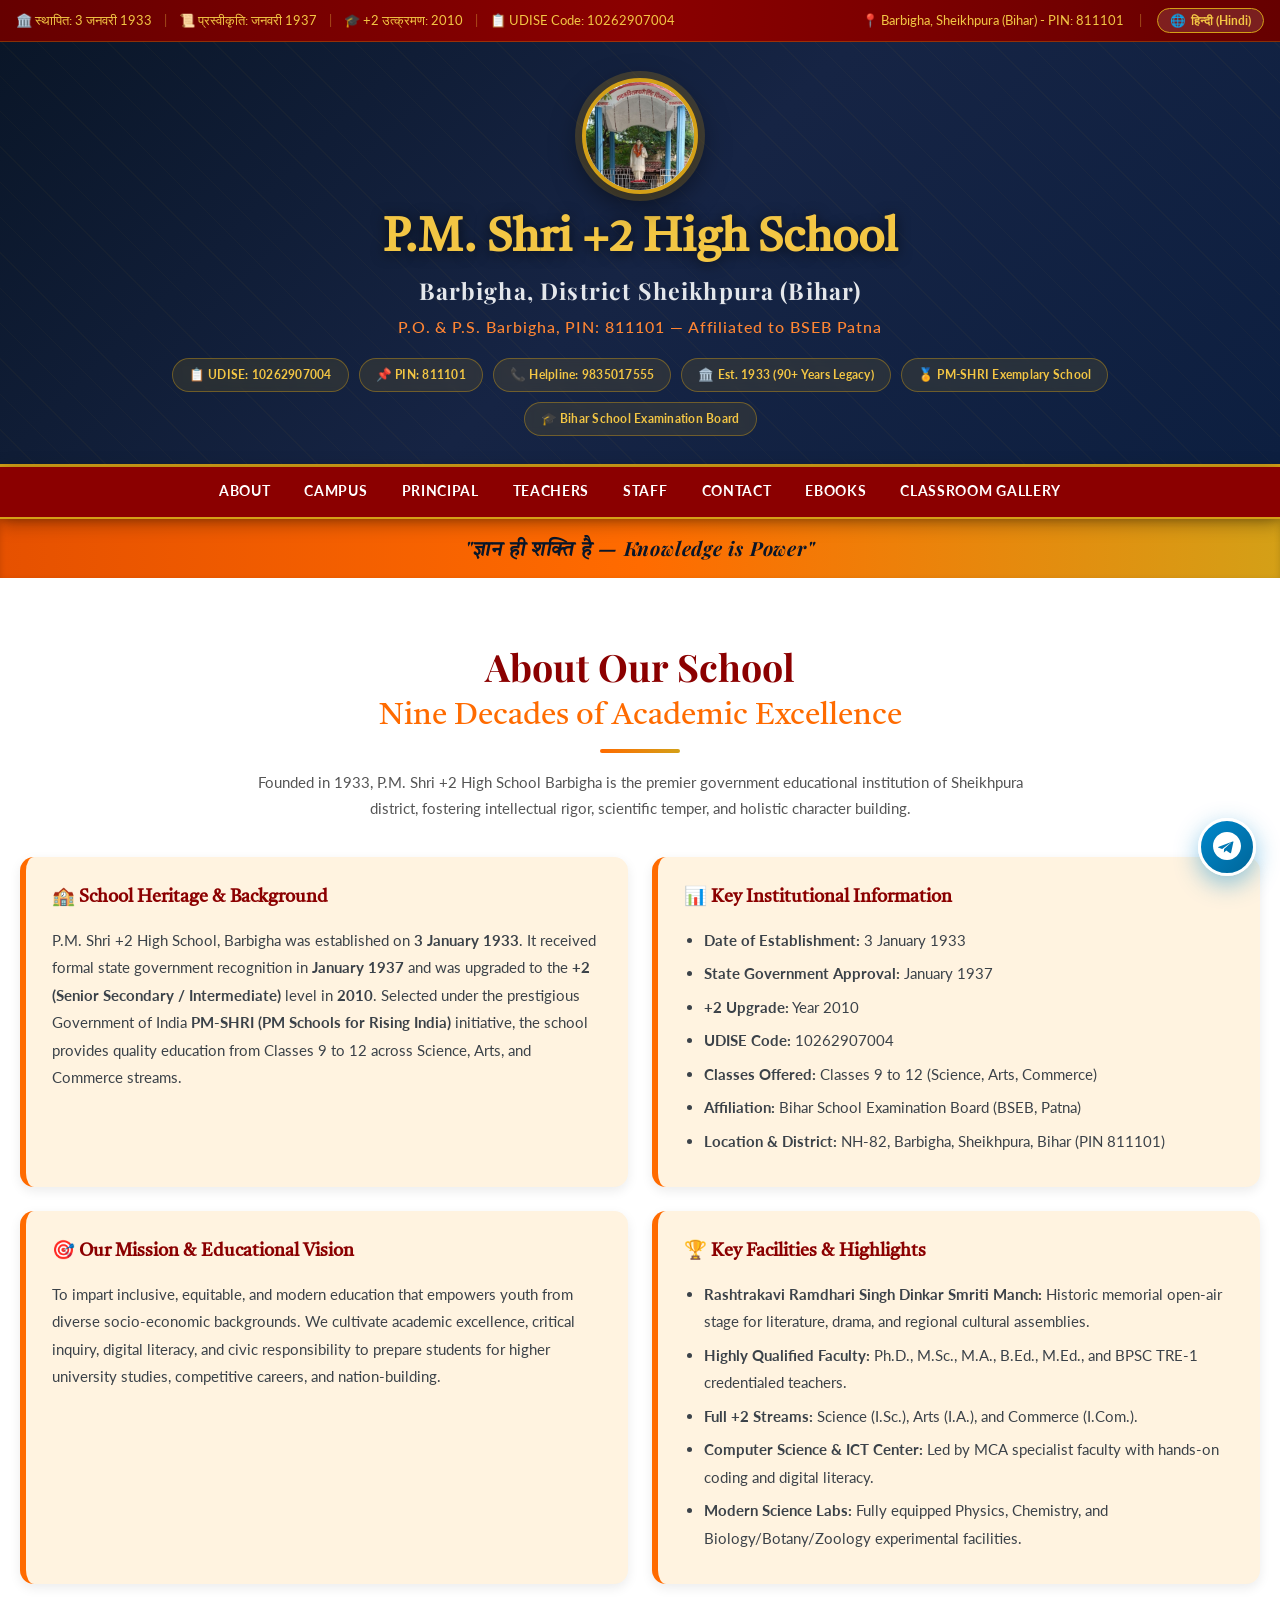
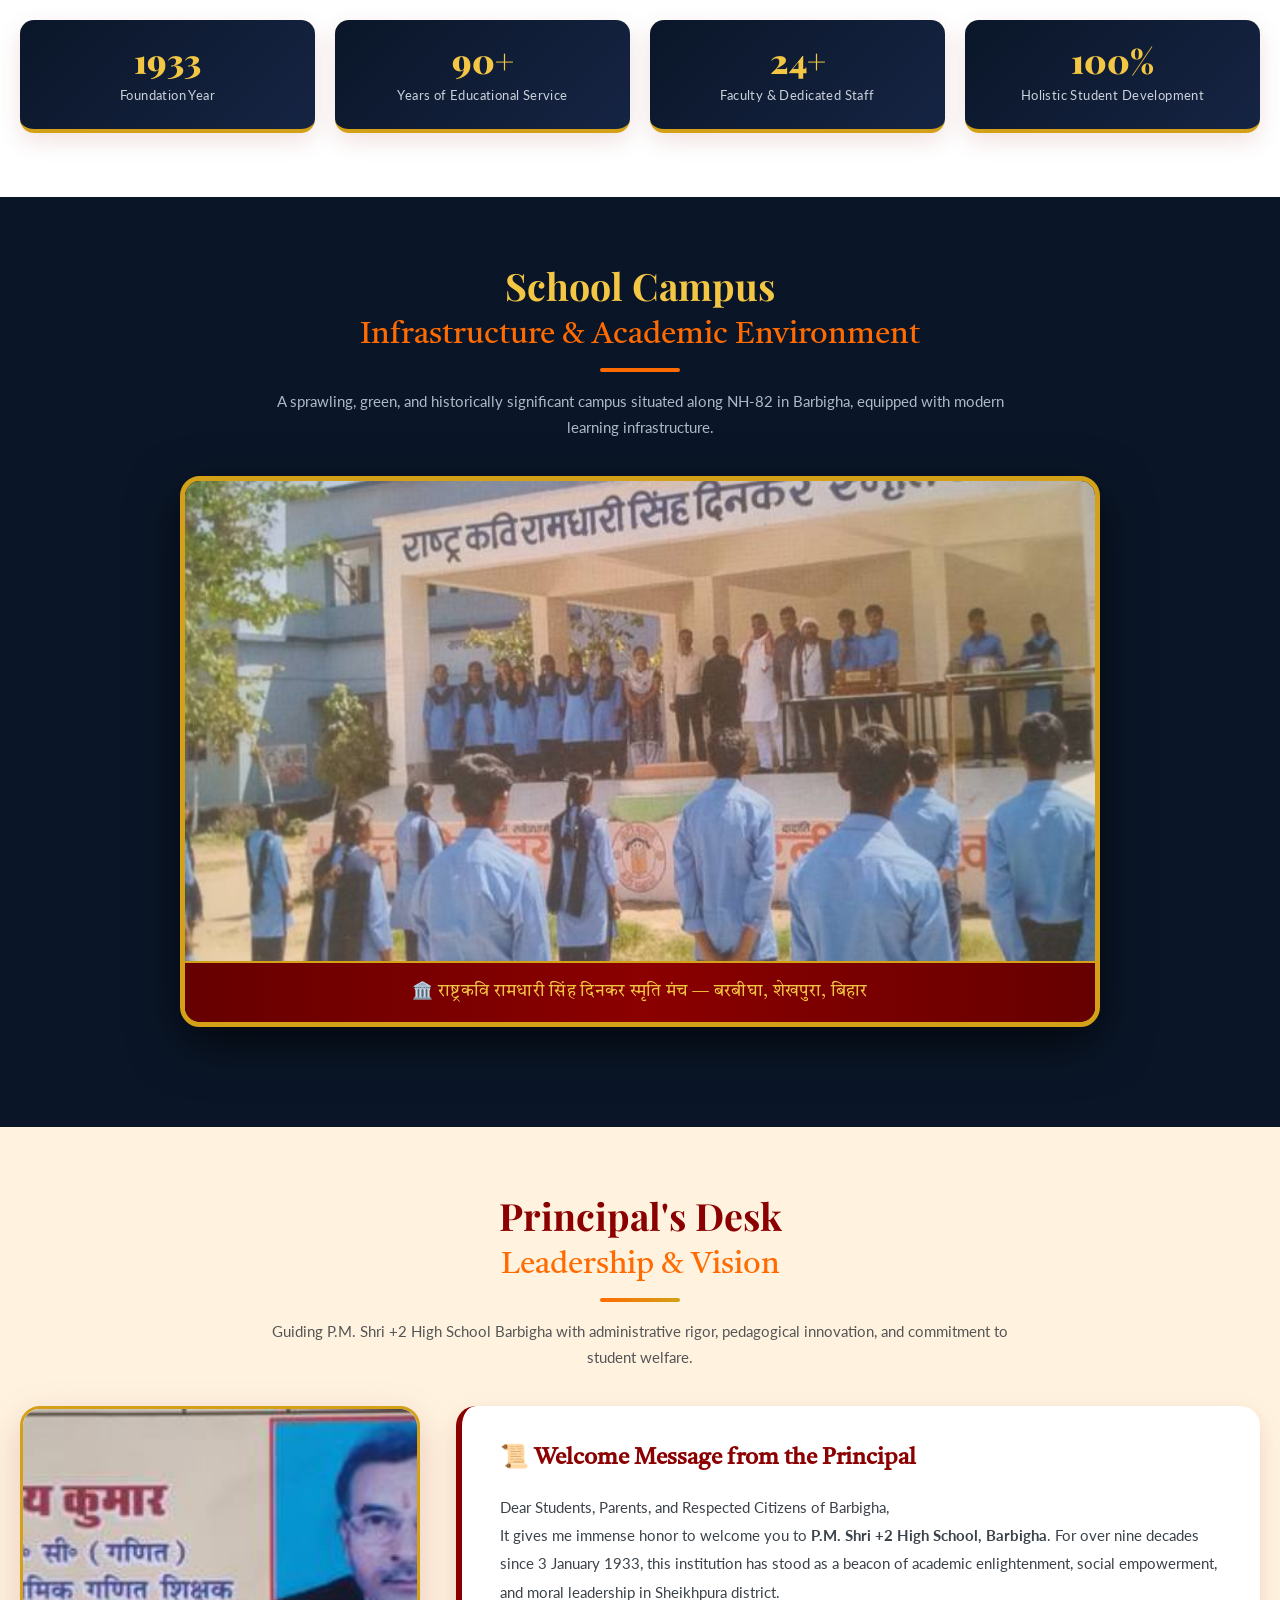
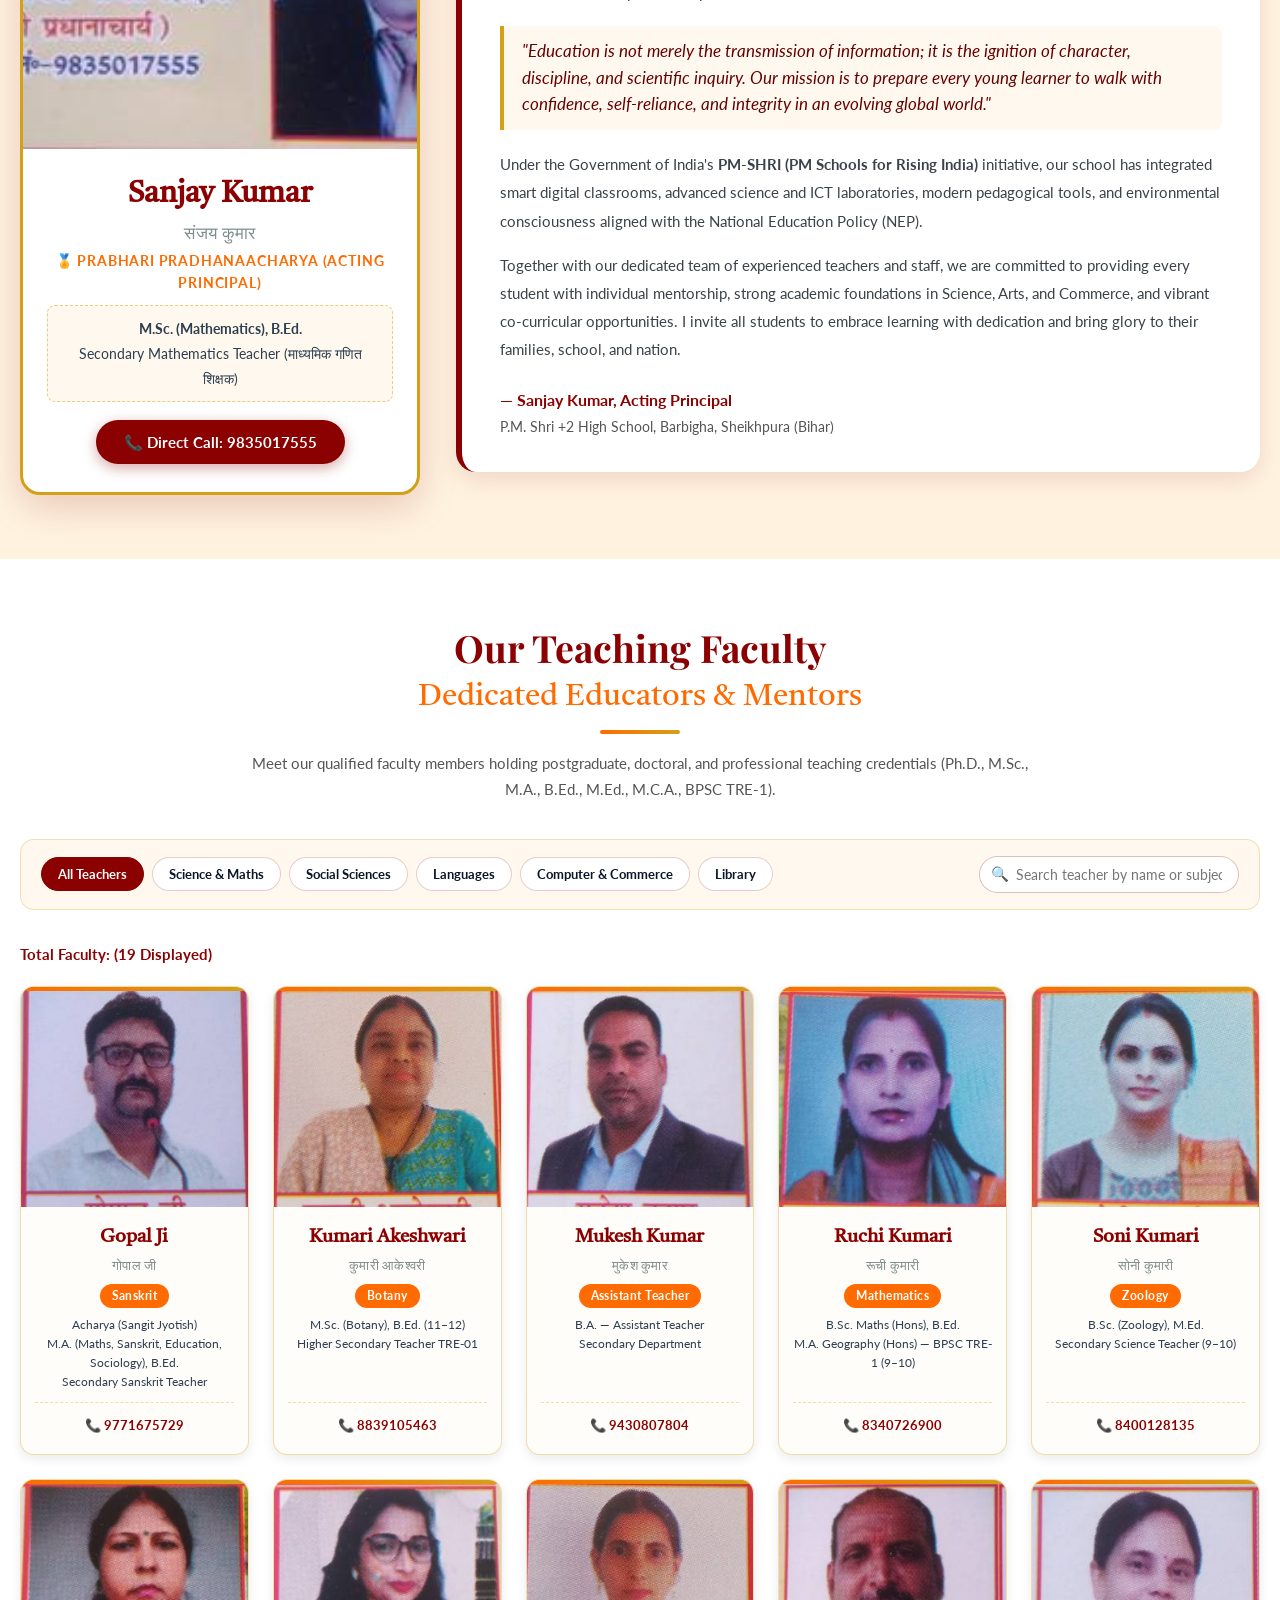
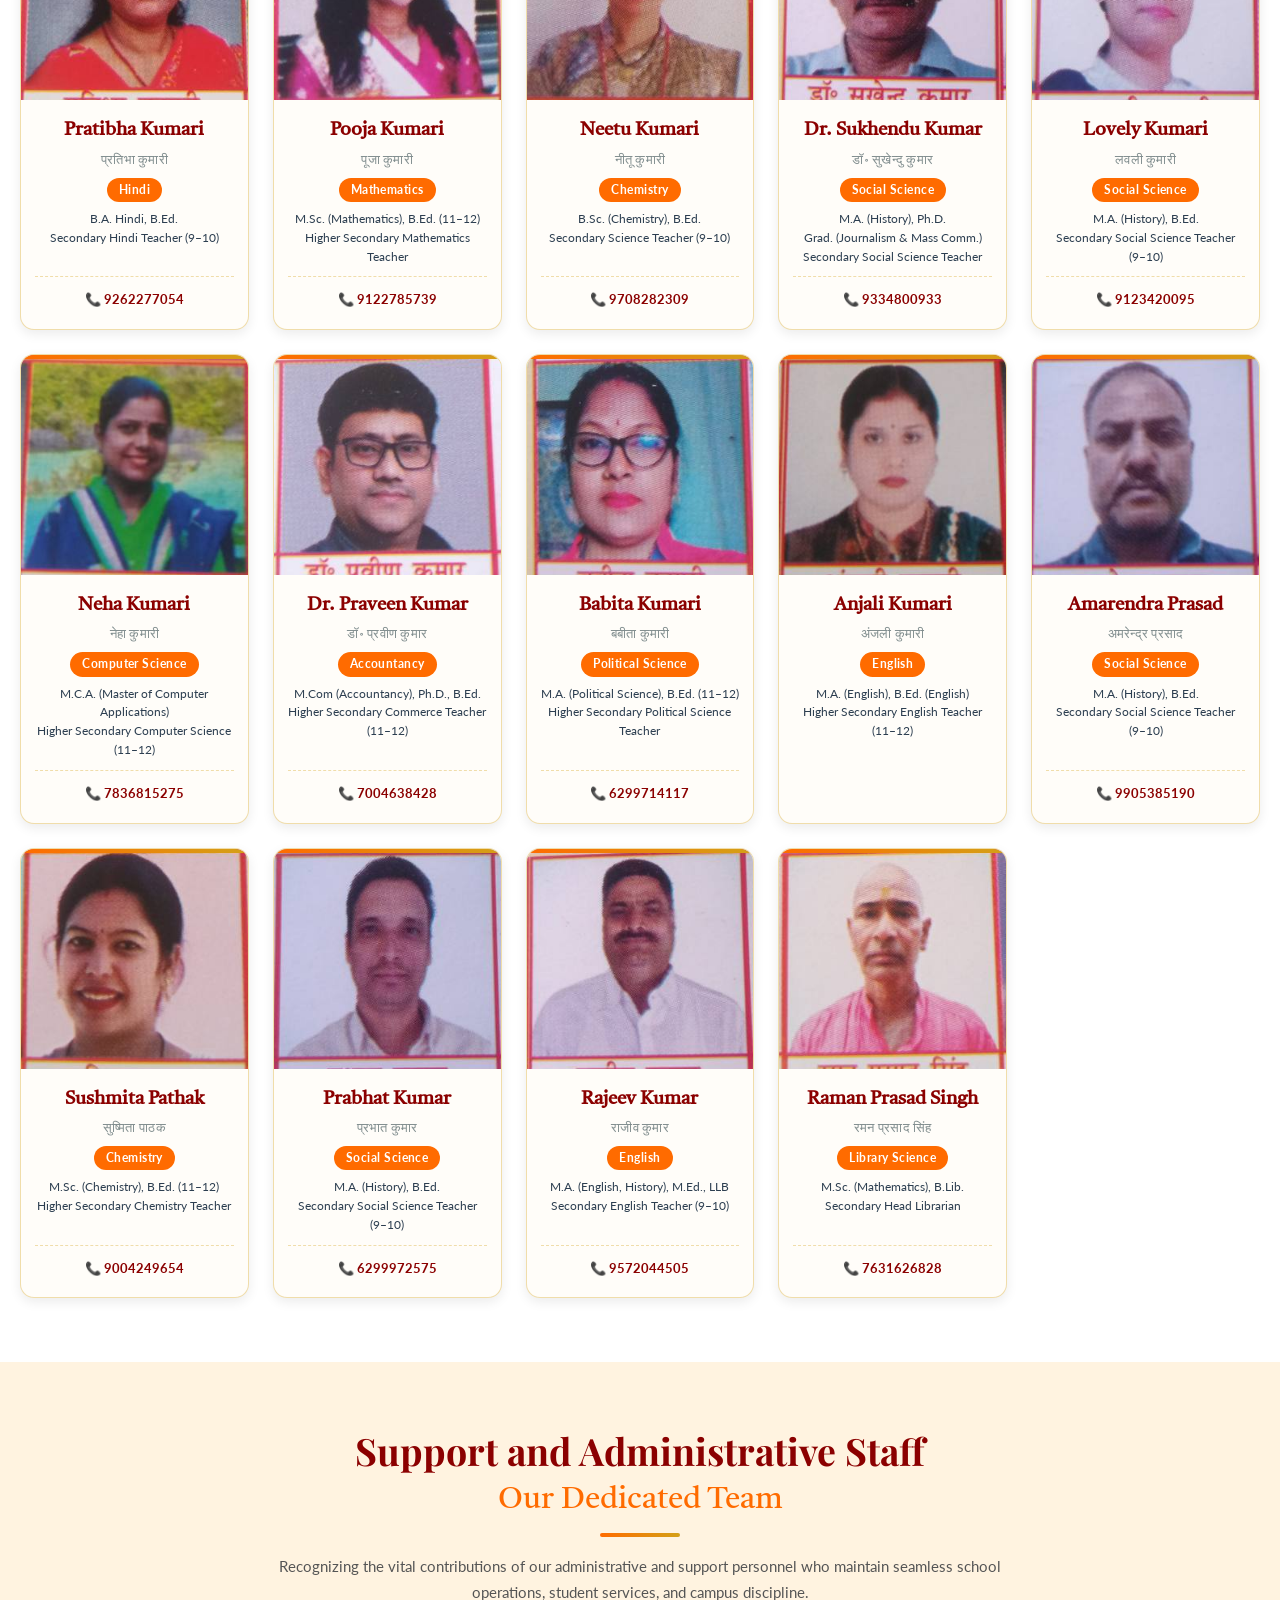
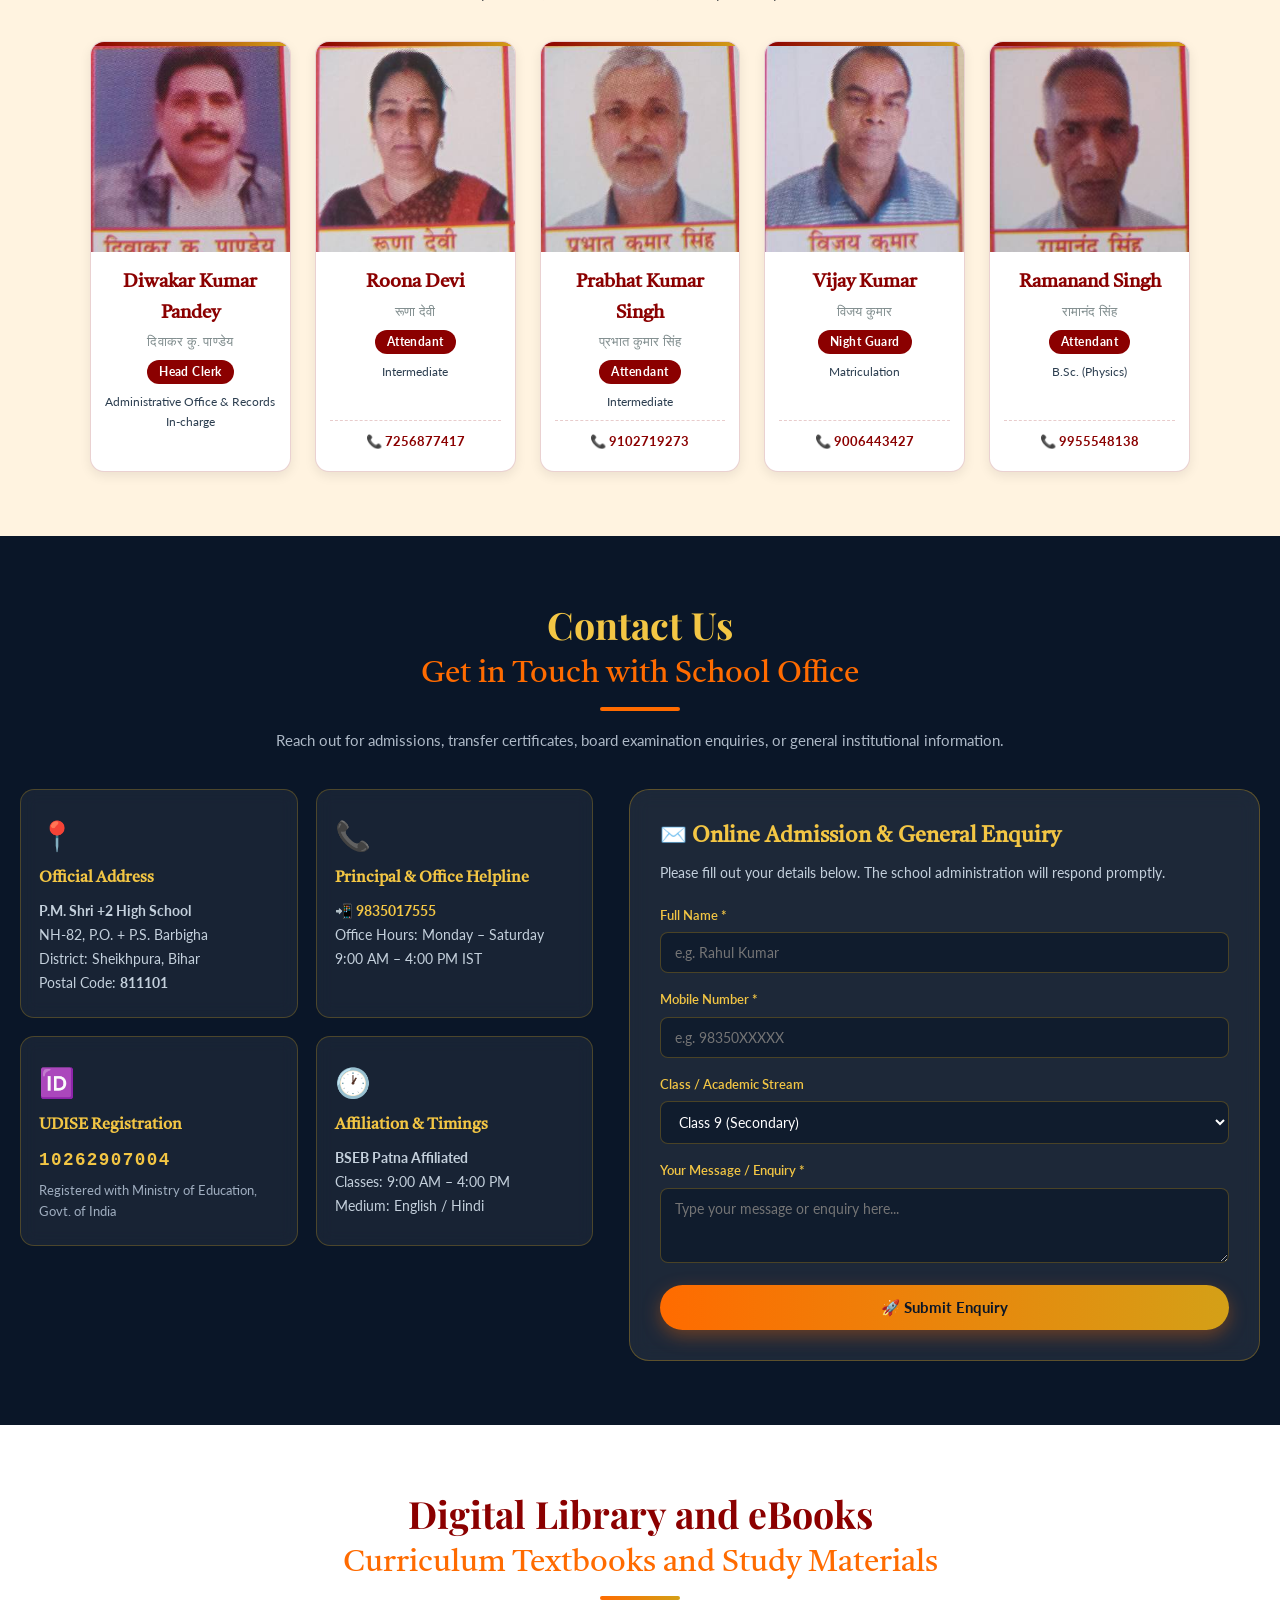
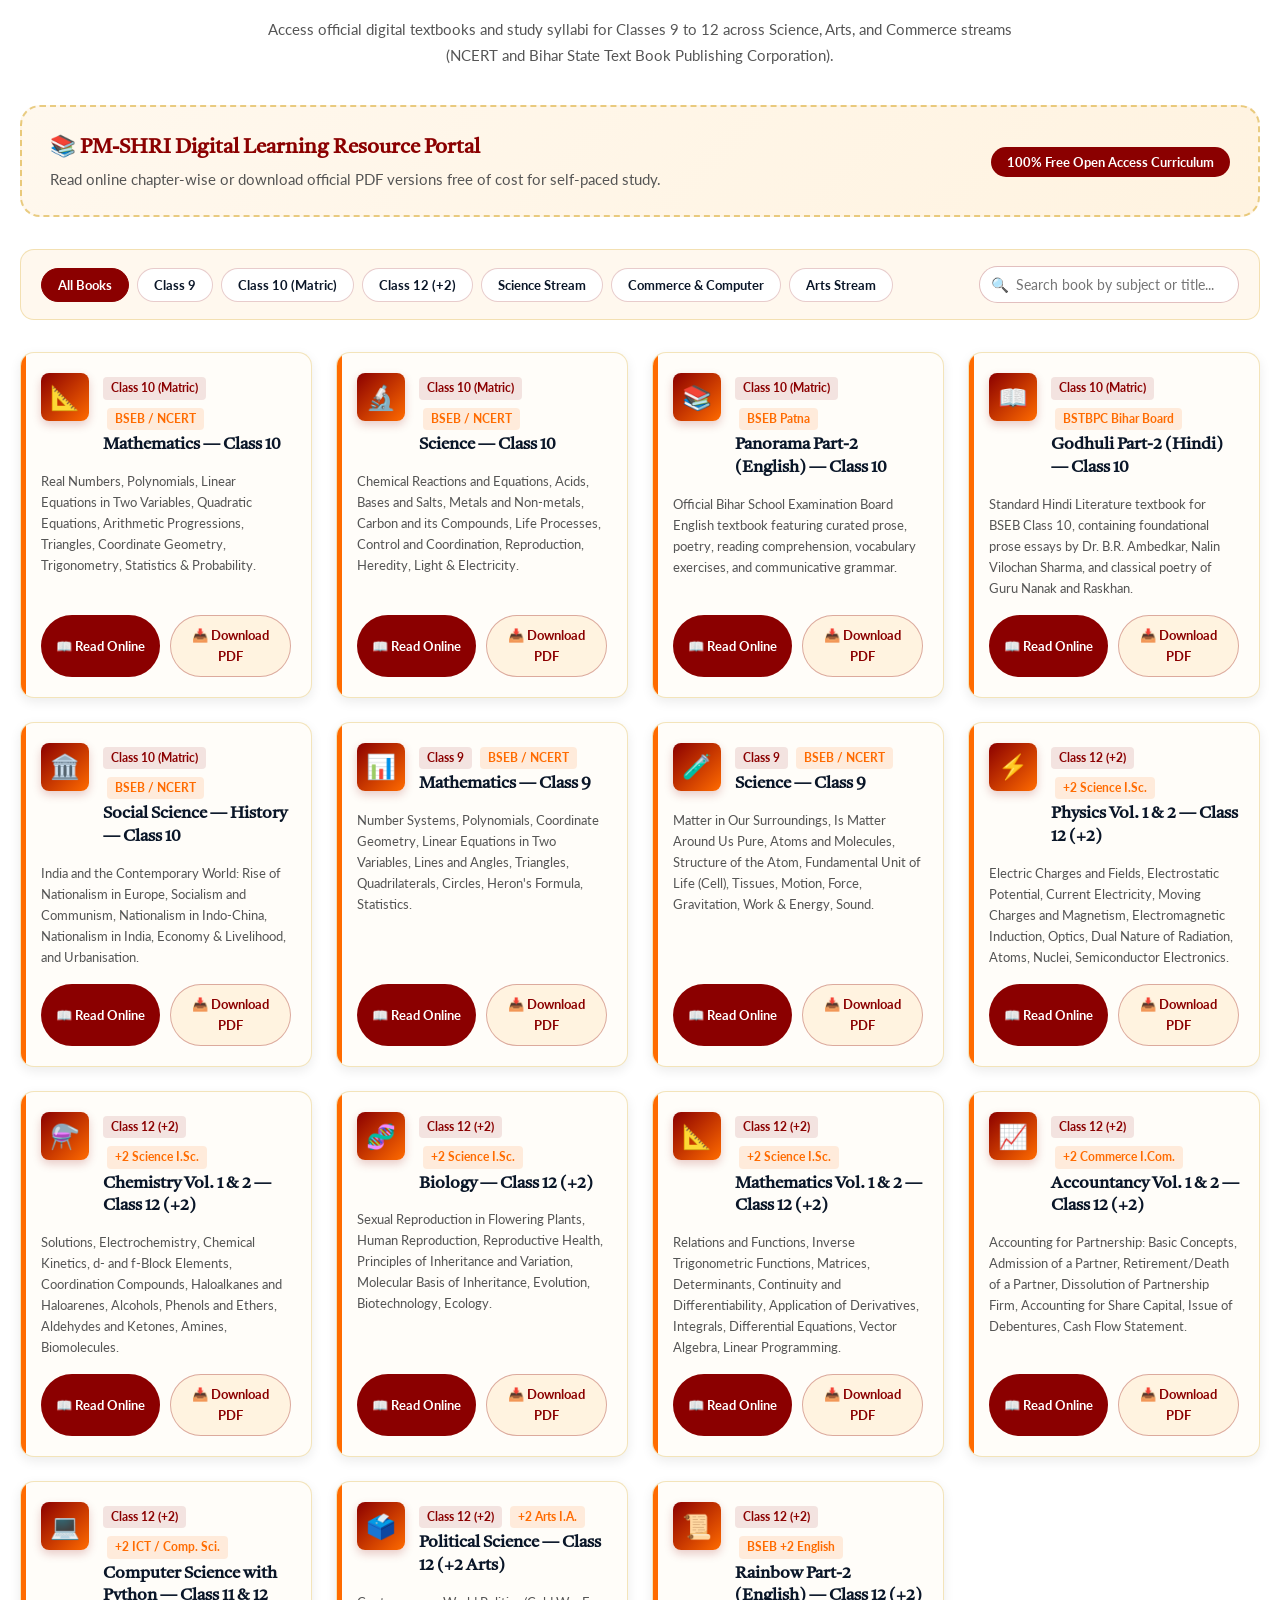
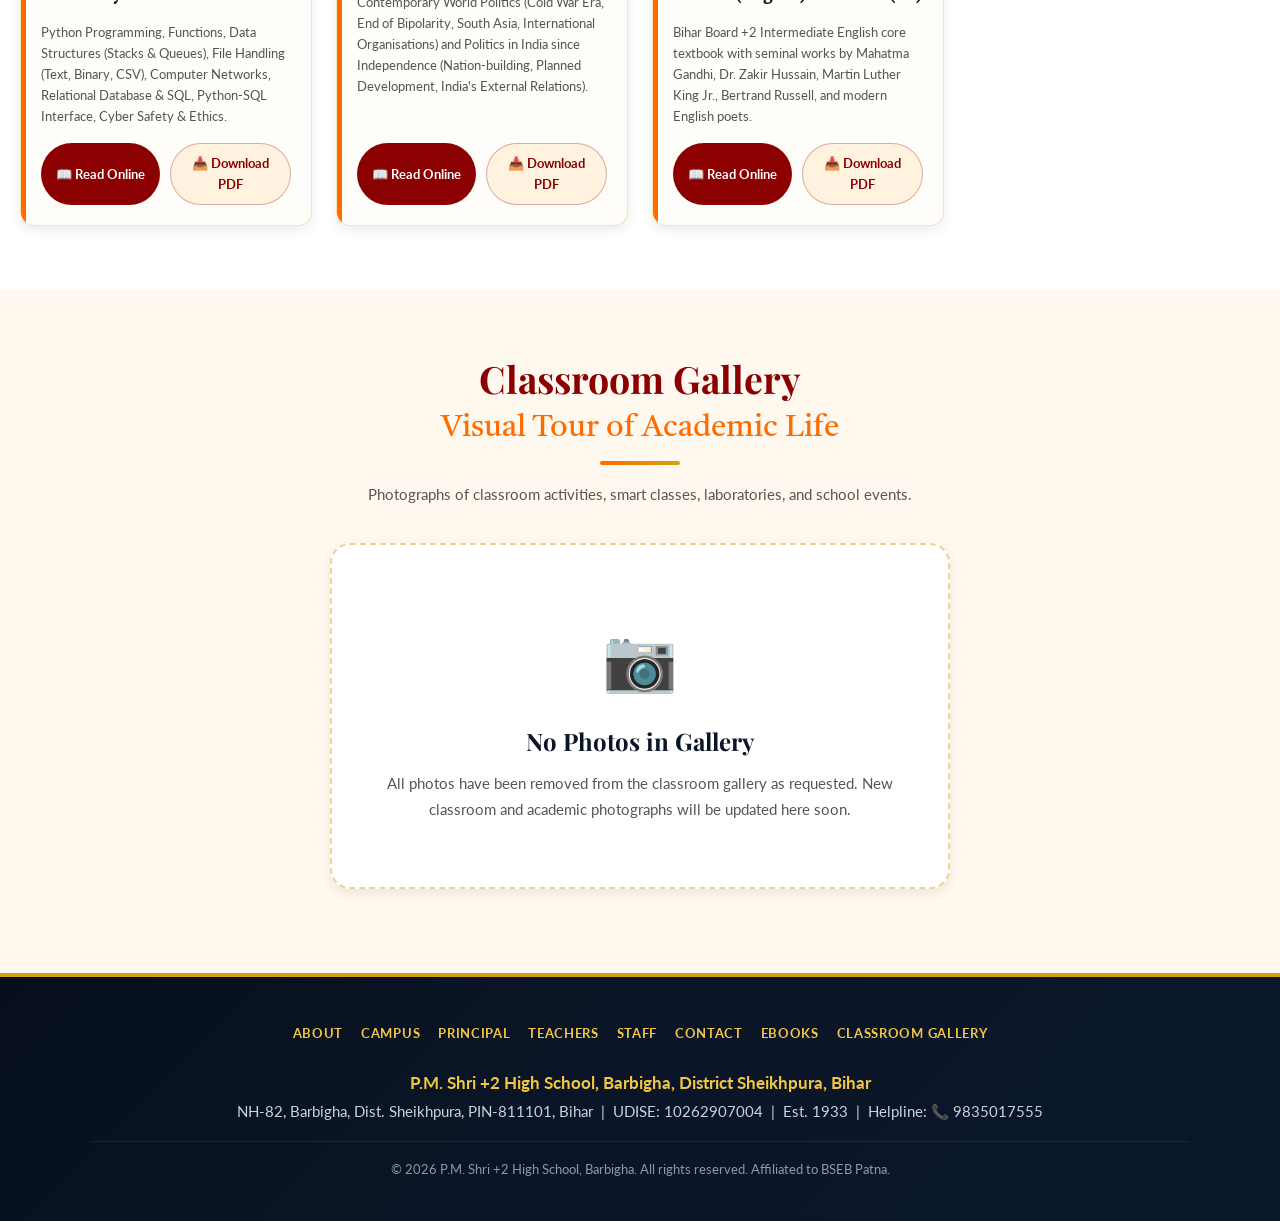
==== commit 2b46f28c: "Update index.html" ====
--- a/index.html
+++ b/index.html
@@ -38,8 +38,6 @@
       </div>
       <div class="topbar-right">
         <span class="topbar-item" id="tbLoc">📍 Barbigha, Sheikhpura (Bihar) - PIN: 811101</span>
-        <span class="topbar-sep">|</span>
-        <a class="topbar-phone" href="tel:9835017555">📞 9835017555</a>
         <span class="topbar-sep">|</span>
         <button class="lang-toggle-btn" id="langSwitchBtn" onclick="toggleLanguage()" title="Switch Language / भाषा बदलें">
           <span class="lang-icon">🌐</span> <span id="langSwitchLabel">हिन्दी (Hindi)</span>
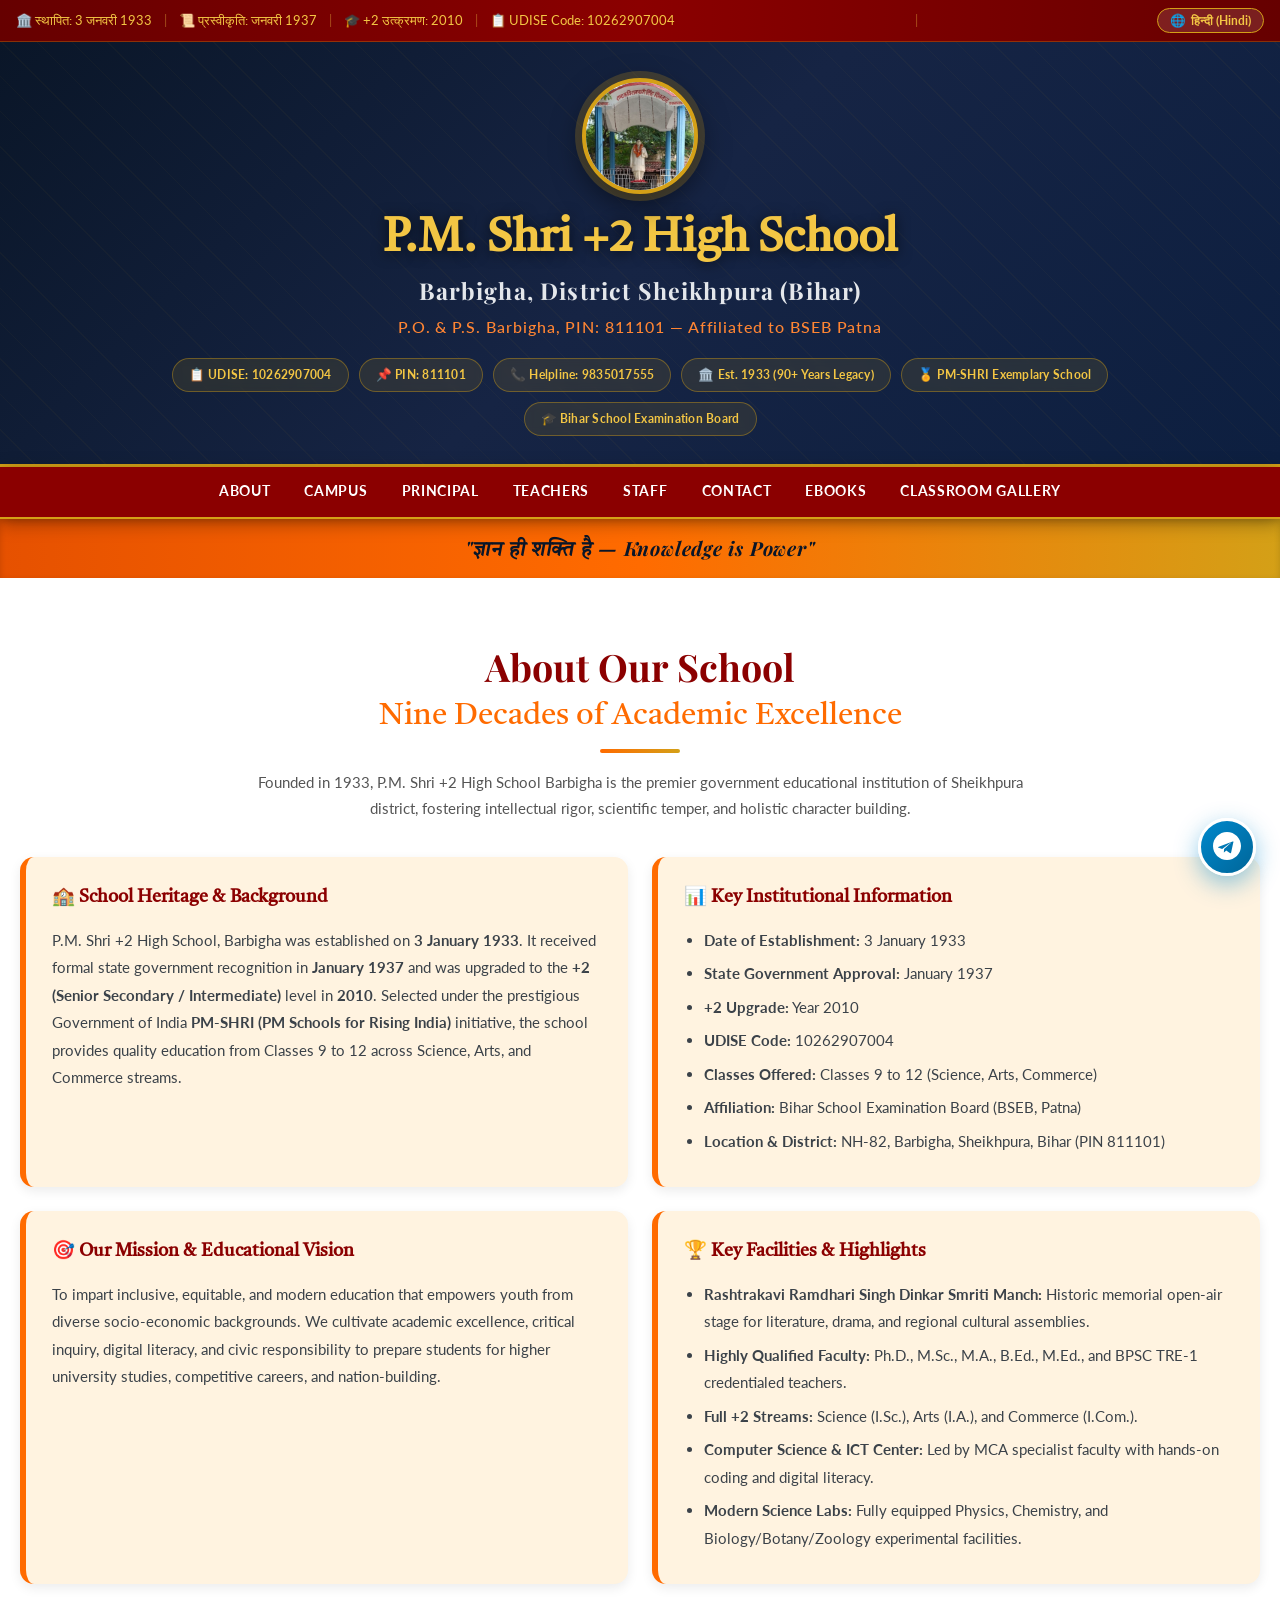
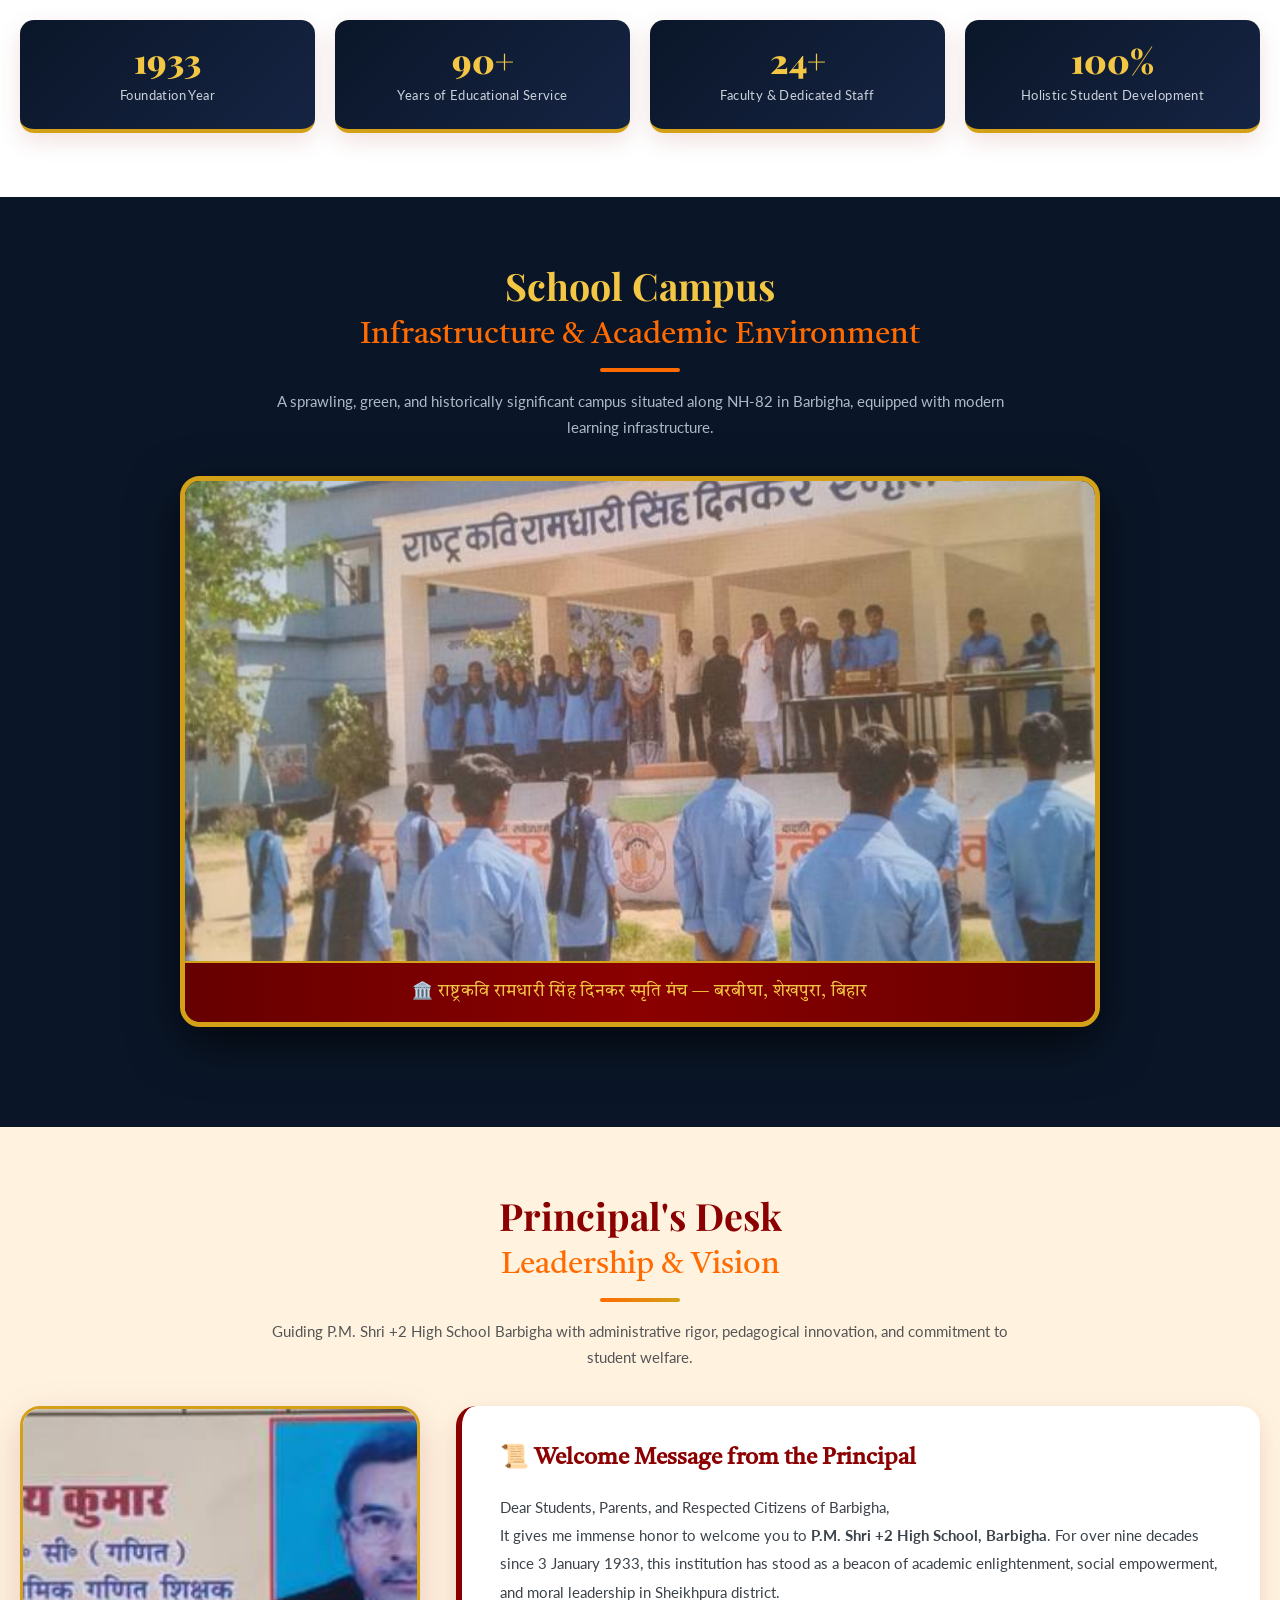
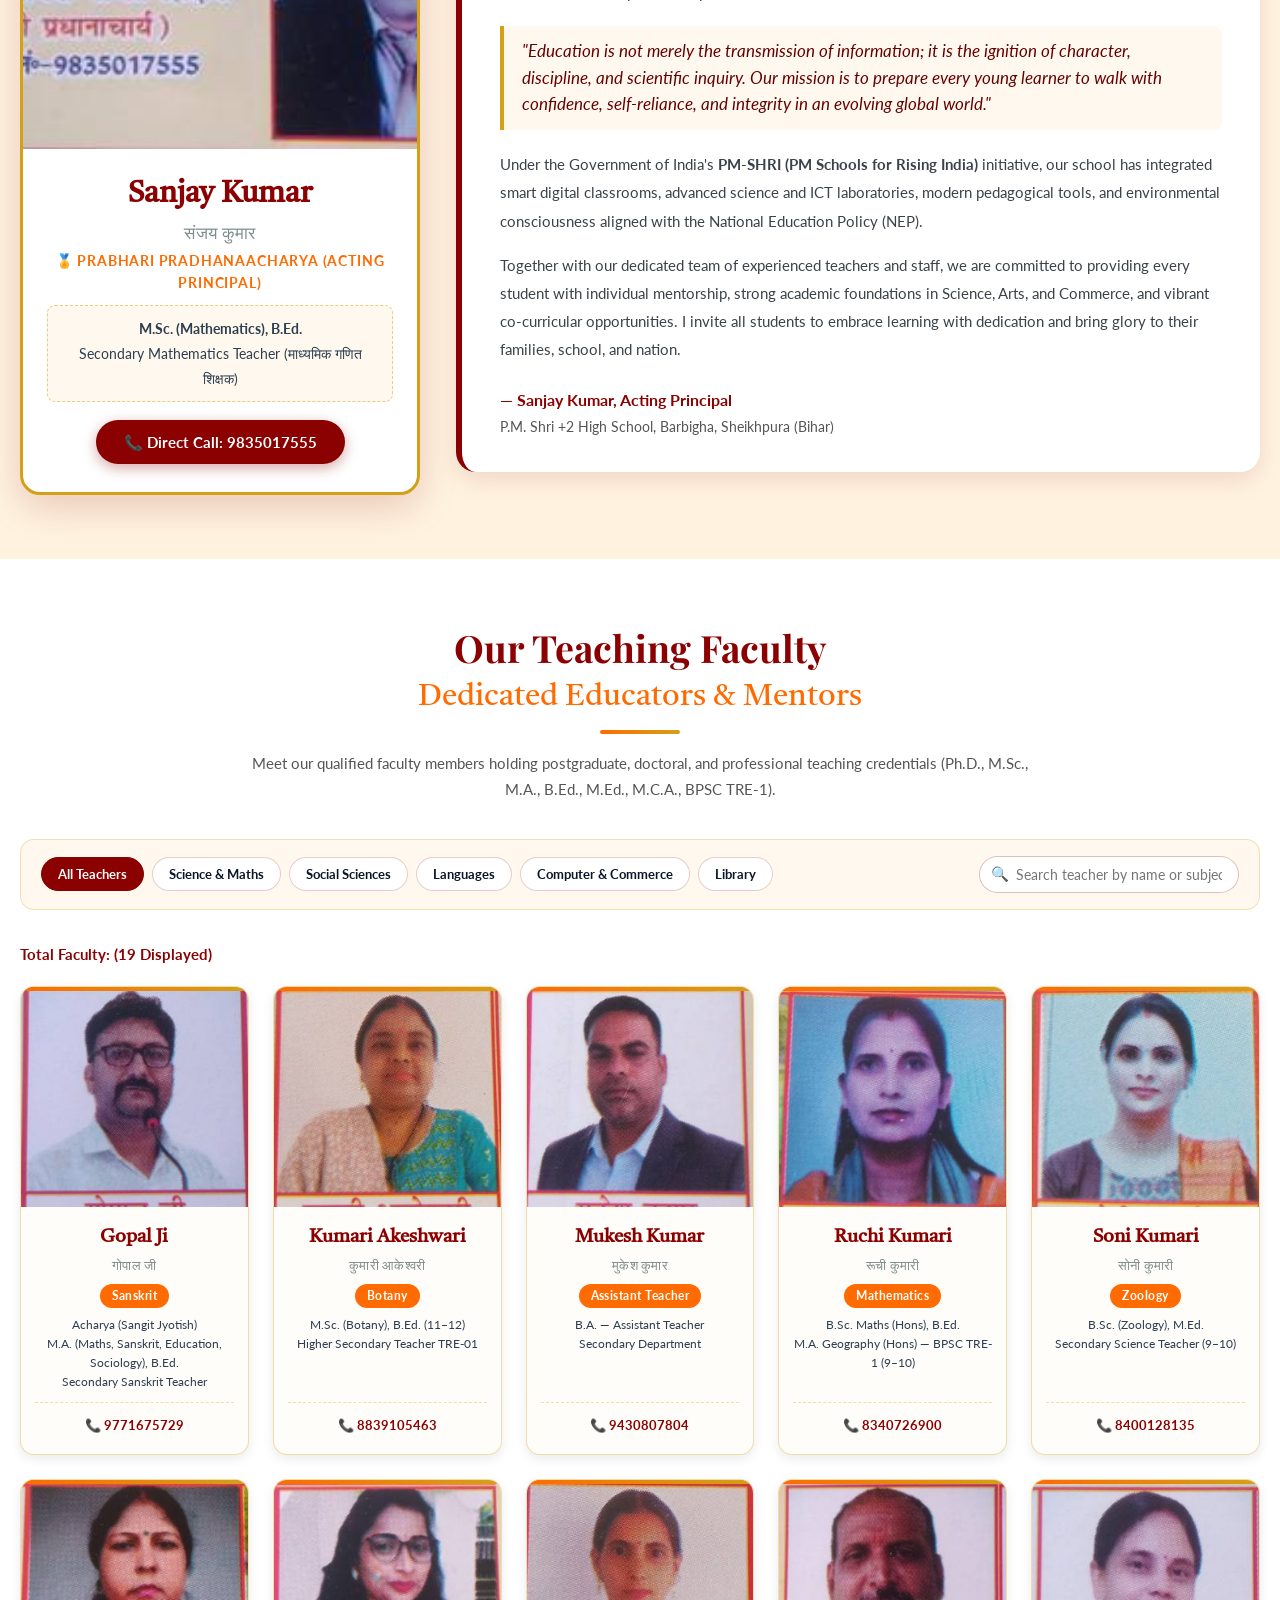
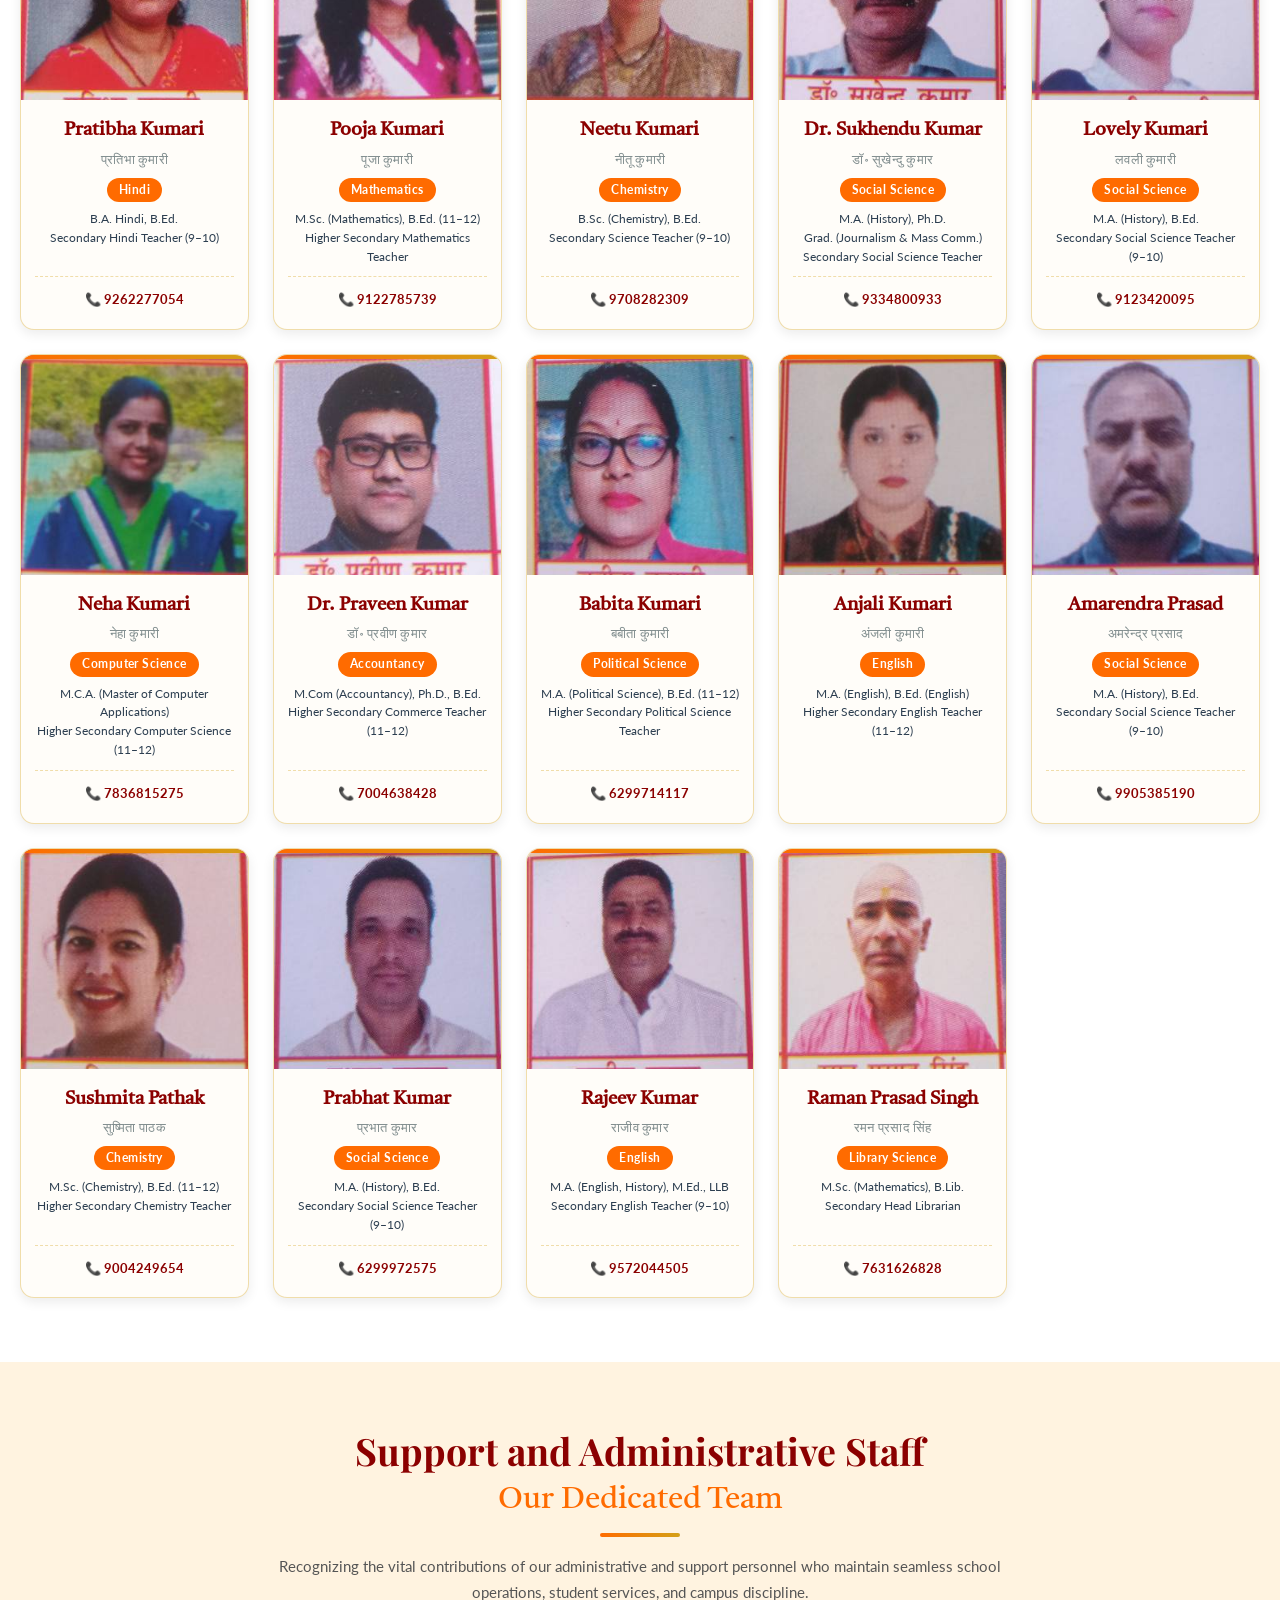
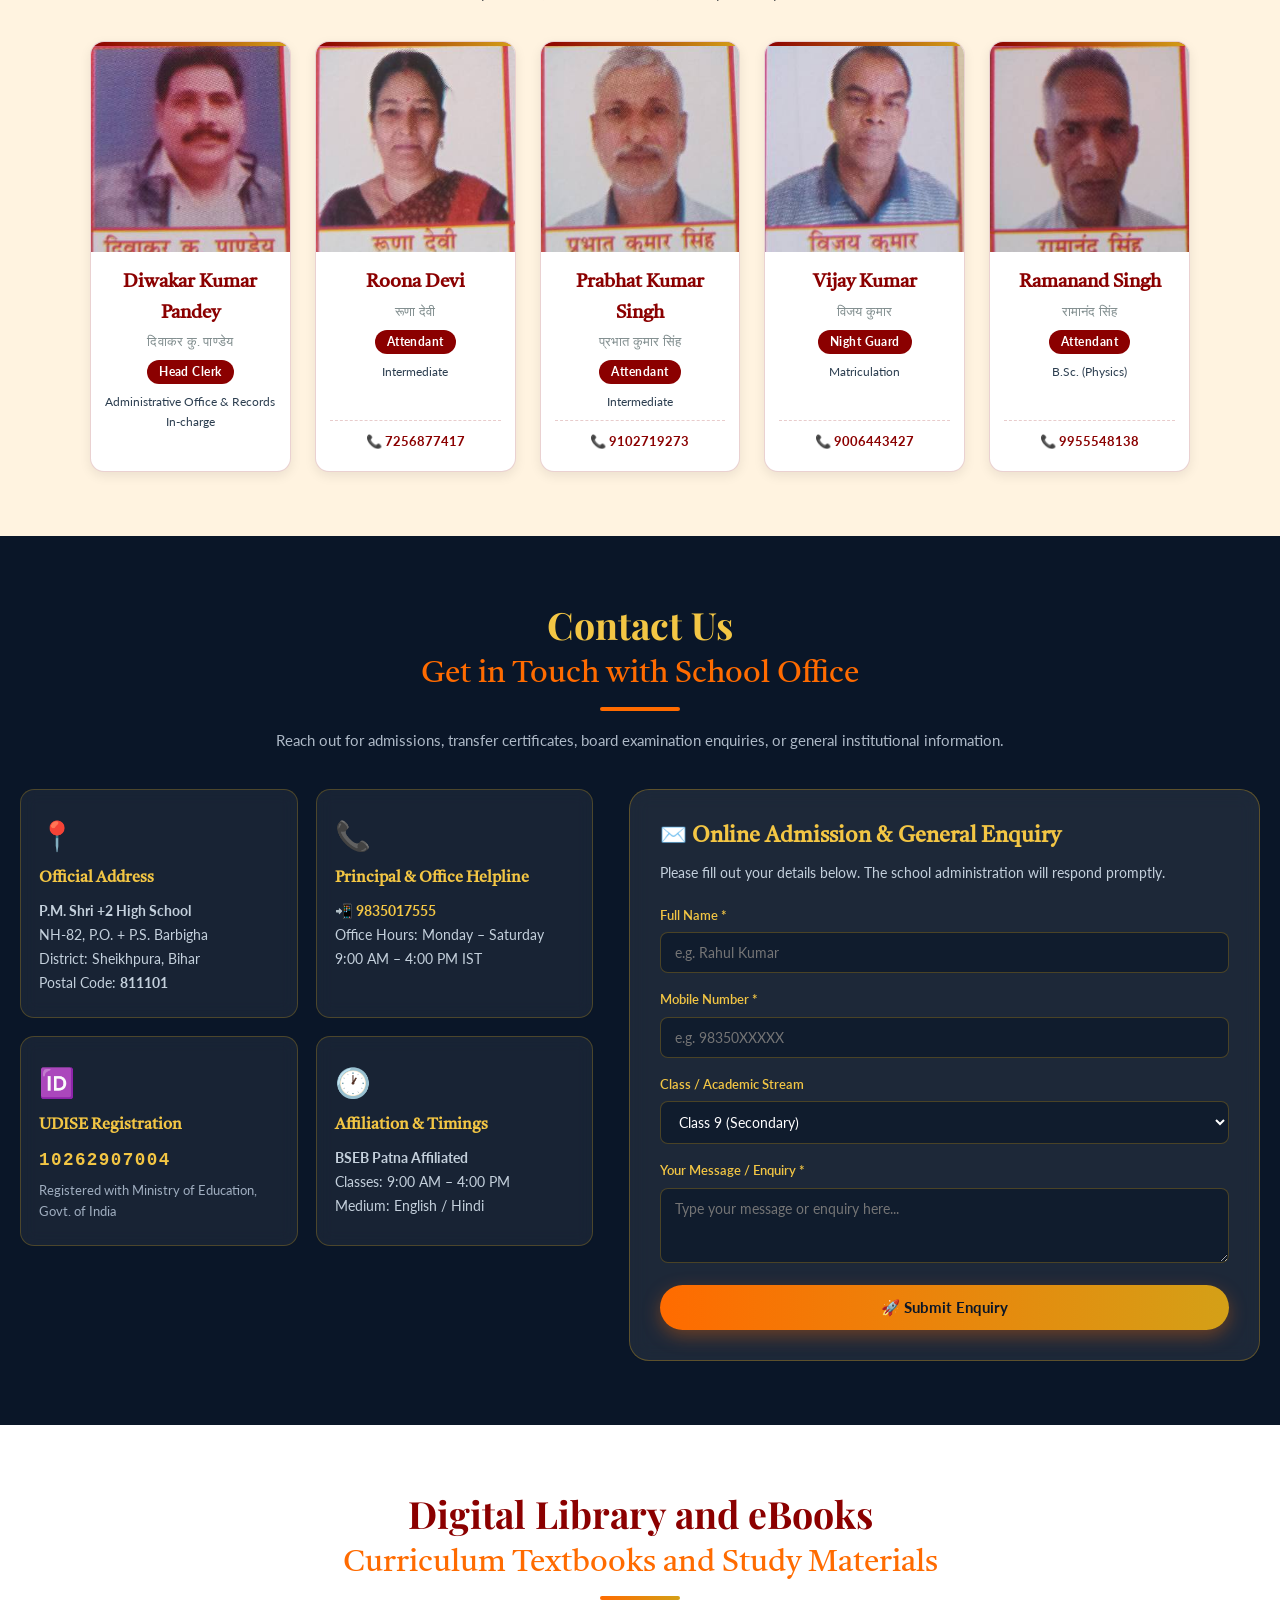
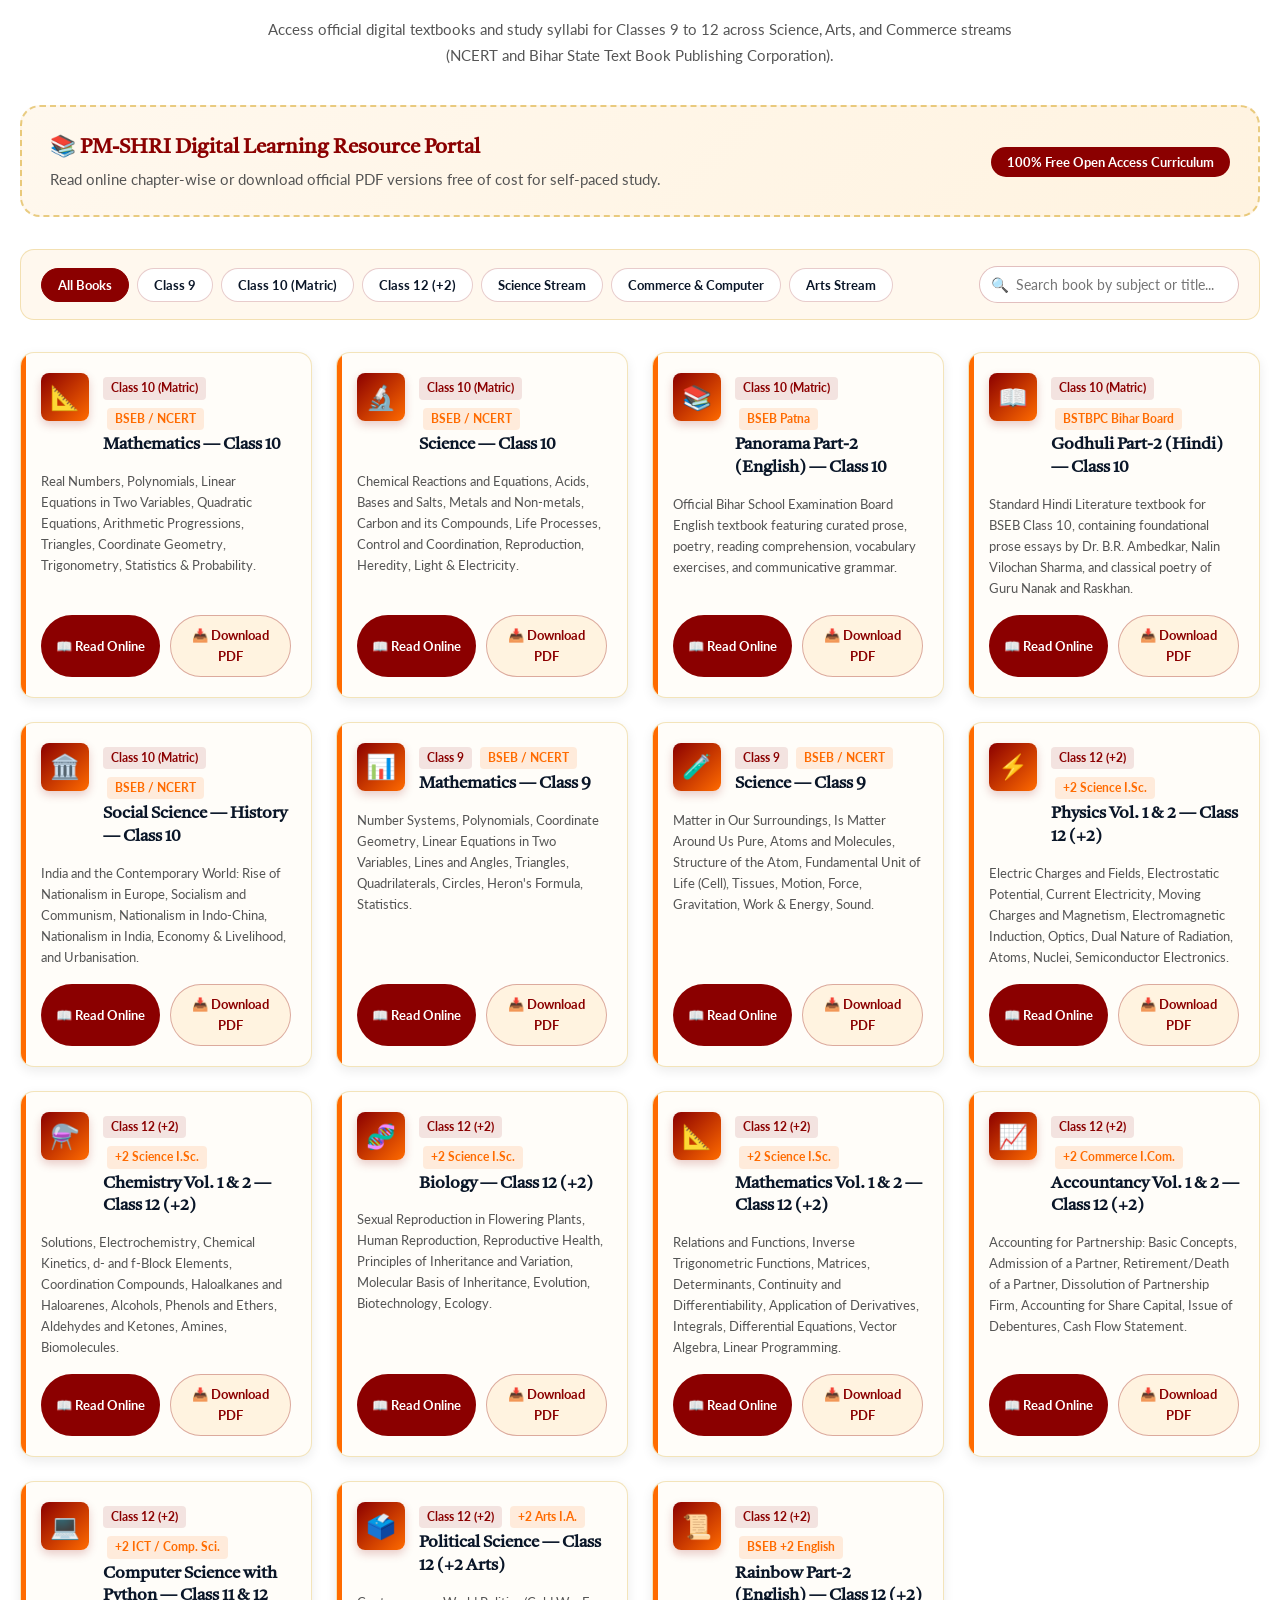
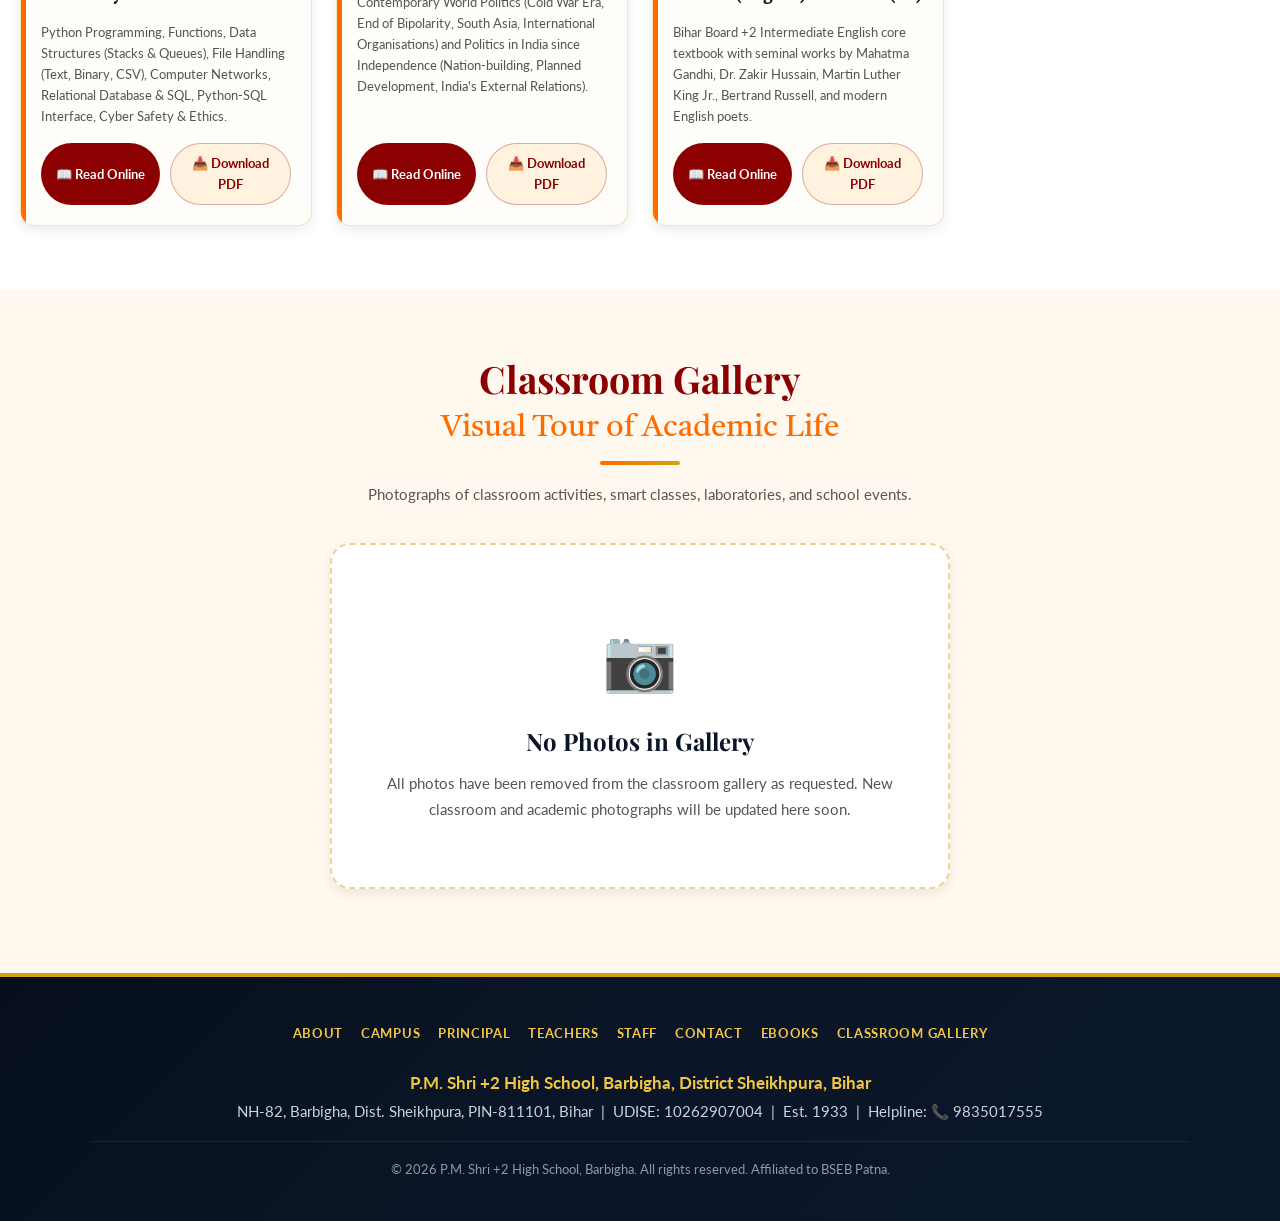
==== commit a066f17e: "Remove location details from topbar Removed location information from the topbar." ====
--- a/index.html
+++ b/index.html
@@ -36,9 +36,7 @@
         <span class="topbar-sep">|</span>
         <span class="topbar-item" id="tbUdise">📋 UDISE Code: 10262907004</span>
       </div>
-      <div class="topbar-right">
-        <span class="topbar-item" id="tbLoc">📍 Barbigha, Sheikhpura (Bihar) - PIN: 811101</span>
-        <span class="topbar-sep">|</span>
+      <span class="topbar-sep">|</span>
         <button class="lang-toggle-btn" id="langSwitchBtn" onclick="toggleLanguage()" title="Switch Language / भाषा बदलें">
           <span class="lang-icon">🌐</span> <span id="langSwitchLabel">हिन्दी (Hindi)</span>
         </button>
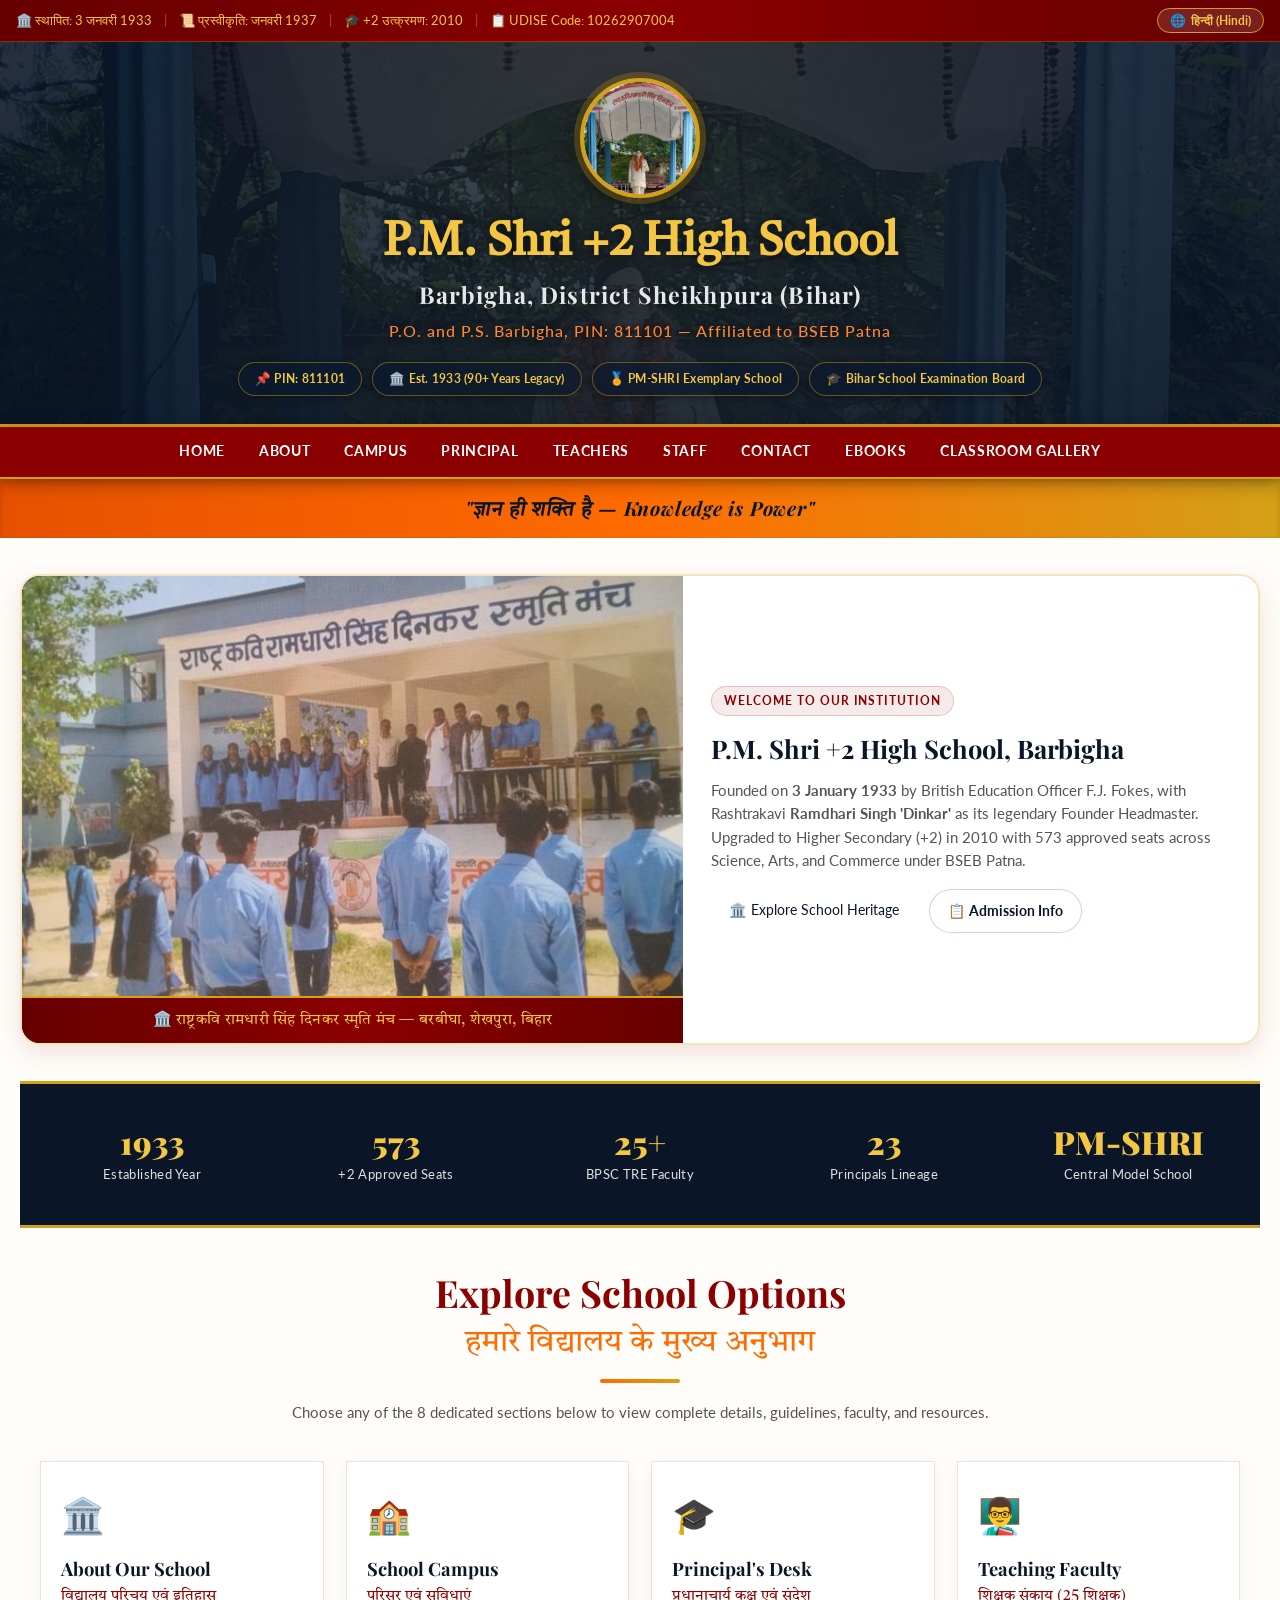
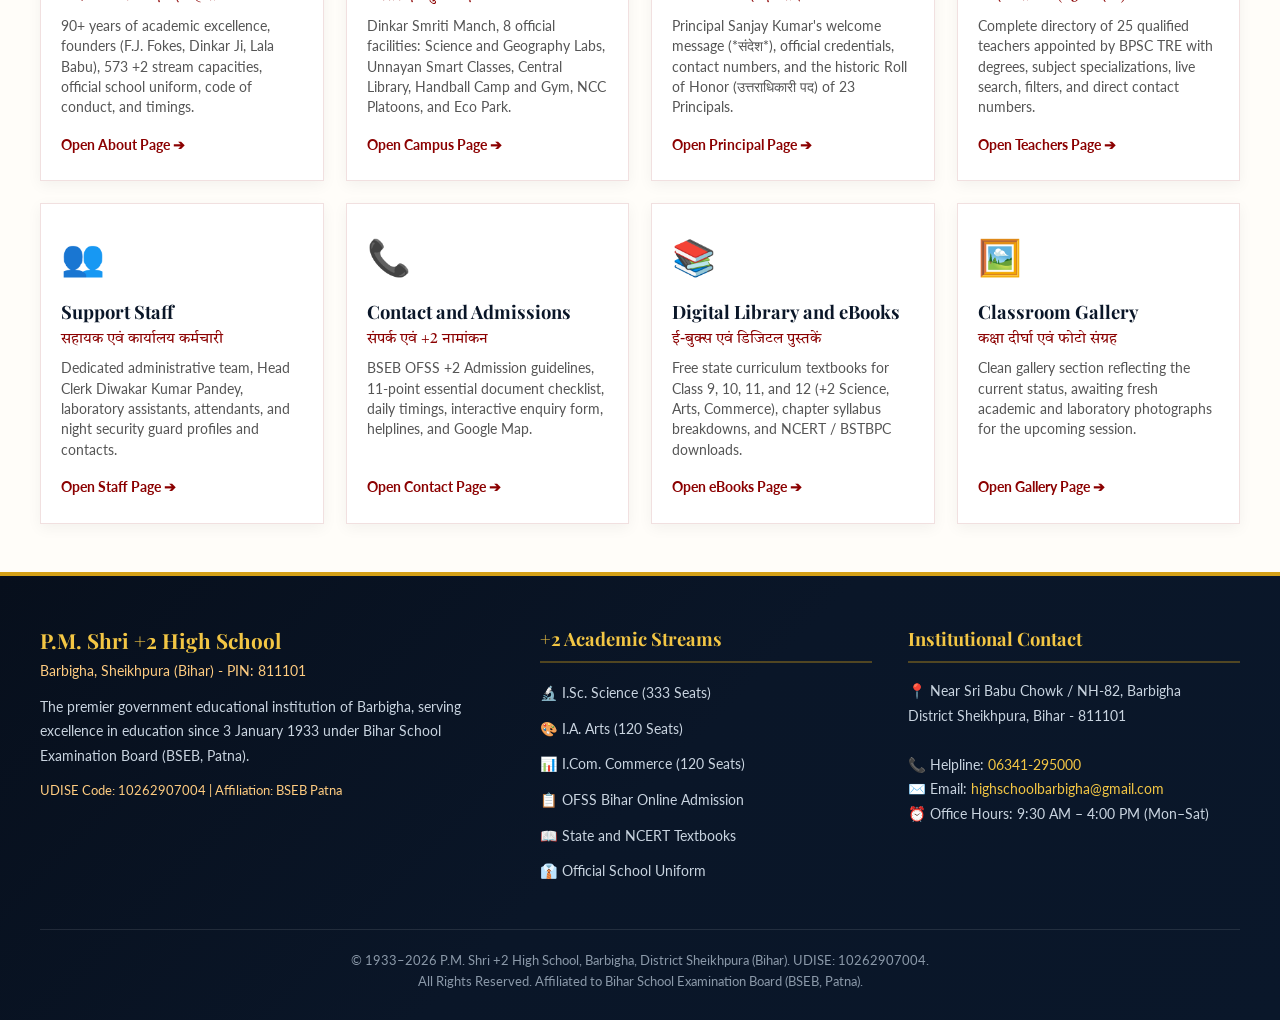
==== commit ac8b7853: "Add files via upload" ====
--- a/index.html
+++ b/index.html
@@ -7,8 +7,8 @@
   <meta name="apple-mobile-web-app-capable" content="yes">
   <meta name="apple-mobile-web-app-status-bar-style" content="black-translucent">
   <meta name="format-detection" content="telephone=no">
-  <title>P.M. Shri +2 High School, Barbigha | Official School Website</title>
-  <meta name="description" content="P.M. Shri +2 High School, Barbigha, District Sheikhpura, Bihar - UDISE: 10262907004. Established 1933. Complete information on About, Campus, Principal, Teachers, Staff, Contact, eBooks, and Classroom Gallery.">
+  <title>P.M. Shri +2 High School, Barbigha | Official Portal | P.M. Shri +2 High School, Barbigha</title>
+  <meta name="description" content="Official website of P.M. Shri +2 High School, Barbigha, District Sheikhpura, Bihar - UDISE: 10262907004. Established 1933. Browse About, Campus, Principal, Teachers, Staff, Contact, eBooks, and Classroom Gallery.">
   <meta name="keywords" content="P.M. Shri +2 High School Barbigha, Barbigha High School, Sheikhpura School, Ramdhari Singh Dinkar Smriti Manch, PM SHRI School Bihar, BSEB Patna">
   
   <!-- Favicon -->
@@ -36,9 +36,9 @@
         <span class="topbar-sep">|</span>
         <span class="topbar-item" id="tbUdise">📋 UDISE Code: 10262907004</span>
       </div>
-      <span class="topbar-sep">|</span>
-        <button class="lang-toggle-btn" id="langSwitchBtn" onclick="toggleLanguage()" title="Switch Language / भाषा बदलें">
-          <span class="lang-icon">🌐</span> <span id="langSwitchLabel">हिन्दी (Hindi)</span>
+      <div class="topbar-right">
+        <button class="lang-toggle-btn" onclick="toggleLanguage()" id="langSwitchBtn" aria-label="Toggle Language Hindi / English">
+          🌐 <span id="langSwitchLabel">हिन्दी (Hindi)</span>
         </button>
       </div>
     </div>
@@ -48,18 +48,16 @@
   <header>
     <div class="header-container">
       <div class="hlogo-wrapper">
-        <div class="hlogo">
-          <img src="images/school-logo.png" alt="P.M. Shri +2 High School Barbigha Official Crest">
-        </div>
+        <a href="index.html" class="hlogo" title="P.M. Shri +2 High School Barbigha - Home">
+          <img src="images/school-logo.png" alt="Founder Headmaster Rashtrakavi Ramdhari Singh Dinkar Statue">
+        </a>
       </div>
       <h1 class="hname" id="hdrTitle">P.M. Shri +2 High School</h1>
       <div class="hname-en" id="hdrSub">Barbigha, District Sheikhpura (Bihar)</div>
-      <div class="hsub" id="hdrPin">P.O. &amp; P.S. Barbigha, PIN: 811101 — Affiliated to BSEB Patna</div>
+      <div class="hsub" id="hdrPin">P.O. and P.S. Barbigha, PIN: 811101 — Affiliated to BSEB Patna</div>
       <div class="hbadges">
-        <span class="hbadge">📋 UDISE: 10262907004</span>
         <span class="hbadge" id="hbPin">📌 PIN: 811101</span>
-        <span class="hbadge">📞 Helpline: 9835017555</span>
-        <span class="hbadge" id="hbEst">🏛️ Est. 1933 (90+ Years Legacy)</span>
+        <span class="hbadge" id="hbEst">🏛️ Est. 1933 (90+ Years)</span>
         <span class="hbadge" id="hbPm">🏅 PM-SHRI Exemplary School</span>
         <span class="hbadge" id="hbBseb">🎓 Bihar School Examination Board</span>
       </div>
@@ -74,14 +72,15 @@
         <span>☰</span> <span>Menu</span>
       </button>
       <div class="nav-links" id="navLinks">
-        <a class="nav-item active" href="#about">About</a>
-        <a class="nav-item" href="#campus">Campus</a>
-        <a class="nav-item" href="#principal">Principal</a>
-        <a class="nav-item" href="#teachers">Teachers</a>
-        <a class="nav-item" href="#staff">Staff</a>
-        <a class="nav-item" href="#contact">Contact</a>
-        <a class="nav-item" href="#ebooks">eBooks</a>
-        <a class="nav-item" href="#gallery">Classroom Gallery</a>
+        <a class="nav-item active" href="index.html">Home</a>
+        <a class="nav-item " href="about.html">About</a>
+        <a class="nav-item " href="campus.html">Campus</a>
+        <a class="nav-item " href="principal.html">Principal</a>
+        <a class="nav-item " href="teachers.html">Teachers</a>
+        <a class="nav-item " href="staff.html">Staff</a>
+        <a class="nav-item " href="contact.html">Contact</a>
+        <a class="nav-item " href="ebooks.html">eBooks</a>
+        <a class="nav-item " href="gallery.html">Classroom Gallery</a>
       </div>
     </div>
   </nav>
@@ -91,1014 +90,169 @@
     "ज्ञान ही शक्ति है — Knowledge is Power"
   </div>
 
-  <!-- ═════════════════════════════════════════════════════════════════
-       OPTION 1: ABOUT
-  ═════════════════════════════════════════════════════════════════ -->
-  <section id="about">
+  <!-- HOME OVERVIEW HERO -->
+  <section class="portal-section" style="padding-top: 36px;">
     <div class="section-container">
-      <h2 class="sec-title" id="secTitleAbout">About Our School <span id="secSubAbout">Nine Decades of Academic Excellence</span></h2>
-      <p class="sec-subtitle" id="secDescAbout">
-        Founded in 1933, P.M. Shri +2 High School Barbigha is the premier government educational institution of Sheikhpura district, fostering intellectual rigor, scientific temper, and holistic character building.
-      </p>
-
-      <div class="agrid rv">
-        <div class="acard">
-          <h3 id="acardTitle1">🏫 School Heritage &amp; Background</h3>
-          <p id="acardDesc1">
-            P.M. Shri +2 High School, Barbigha was established on <strong>3 January 1933</strong>. It received formal state government recognition in <strong>January 1937</strong> and was upgraded to the <strong>+2 (Senior Secondary / Intermediate)</strong> level in <strong>2010</strong>. Selected under the prestigious Government of India <strong>PM-SHRI (PM Schools for Rising India)</strong> initiative, the school provides quality education from Classes 9 to 12 across Science, Arts, and Commerce streams.
+      
+      <!-- Welcome Intro Box -->
+      <div class="campus-highlight-card rv" style="margin-bottom: 36px;">
+        <div class="ch-img-wrap">
+          <img src="images/campus-main.jpg" onerror="this.src='images/campus/campus-main.jpg'" alt="Rashtrakavi Ramdhari Singh Dinkar Smriti Manch" class="ch-img">
+          <div class="ch-caption">
+            🏛️ राष्ट्रकवि रामधारी सिंह दिनकर स्मृति मंच — बरबीघा, शेखपुरा, बिहार
+          </div>
+        </div>
+        <div class="ch-body">
+          <div class="ch-tag">WELCOME TO OUR INSTITUTION</div>
+          <h2 style="font-family: 'Playfair Display', serif; color: var(--navy); font-size: 1.6rem; margin-bottom: 10px;">
+            P.M. Shri +2 High School, Barbigha
+          </h2>
+          <p style="color: var(--gray); line-height: 1.6; font-size: 0.92rem; margin-bottom: 16px;">
+            Founded on <strong>3 January 1933</strong> by British Education Officer F.J. Fokes, with Rashtrakavi <strong>Ramdhari Singh 'Dinkar'</strong> as its legendary Founder Headmaster. Upgraded to Higher Secondary (+2) in 2010 with 573 approved seats across Science, Arts, and Commerce under BSEB Patna.
           </p>
-        </div>
-
-        <div class="acard">
-          <h3 id="acardTitle2">📊 Key Institutional Information</h3>
-          <ul id="acardList2">
-            <li><strong>Date of Establishment:</strong> 3 January 1933</li>
-            <li><strong>State Government Approval:</strong> January 1937</li>
-            <li><strong>+2 Upgrade:</strong> Year 2010</li>
-            <li><strong>UDISE Code:</strong> 10262907004</li>
-            <li><strong>Classes Offered:</strong> Classes 9 to 12 (Science, Arts, Commerce)</li>
-            <li><strong>Affiliation:</strong> Bihar School Examination Board (BSEB, Patna)</li>
-            <li><strong>Location &amp; District:</strong> NH-82, Barbigha, Sheikhpura, Bihar (PIN 811101)</li>
-          </ul>
-        </div>
-
-        <div class="acard">
-          <h3 id="acardTitle3">🎯 Our Mission &amp; Educational Vision</h3>
-          <p id="acardDesc3">
-            To impart inclusive, equitable, and modern education that empowers youth from diverse socio-economic backgrounds. We cultivate academic excellence, critical inquiry, digital literacy, and civic responsibility to prepare students for higher university studies, competitive careers, and nation-building.
-          </p>
-        </div>
-
-        <div class="acard">
-          <h3 id="acardTitle4">🏆 Key Facilities &amp; Highlights</h3>
-          <ul id="acardList4">
-            <li><strong>Rashtrakavi Ramdhari Singh Dinkar Smriti Manch:</strong> Historic memorial open-air stage for literature, drama, and regional cultural assemblies.</li>
-            <li><strong>Highly Qualified Faculty:</strong> Ph.D., M.Sc., M.A., B.Ed., M.Ed., and BPSC TRE-1 credentialed teachers.</li>
-            <li><strong>Full +2 Streams:</strong> Science (I.Sc.), Arts (I.A.), and Commerce (I.Com.).</li>
-            <li><strong>Computer Science &amp; ICT Center:</strong> Led by MCA specialist faculty with hands-on coding and digital literacy.</li>
-            <li><strong>Modern Science Labs:</strong> Fully equipped Physics, Chemistry, and Biology/Botany/Zoology experimental facilities.</li>
-          </ul>
-        </div>
-      </div>
-
-      <!-- About Statistics -->
-      <div class="about-stats rv">
-        <div class="stat-box">
-          <div class="stat-num">1933</div>
-          <div class="stat-label" id="statLbl1">Foundation Year</div>
-        </div>
-        <div class="stat-box">
-          <div class="stat-num">90+</div>
-          <div class="stat-label" id="statLbl2">Years of Educational Service</div>
-        </div>
-        <div class="stat-box">
-          <div class="stat-num">24+</div>
-          <div class="stat-label" id="statLbl3">Faculty &amp; Dedicated Staff</div>
-        </div>
-        <div class="stat-box">
-          <div class="stat-num">100%</div>
-          <div class="stat-label" id="statLbl4">Holistic Student Development</div>
-        </div>
-      </div>
-
-    </div>
-  </section>
-
-  <!-- ═════════════════════════════════════════════════════════════════
-       OPTION 2: CAMPUS
-  ═════════════════════════════════════════════════════════════════ -->
-  <section id="campus">
-    <div class="section-container">
-      <h2 class="sec-title" id="secTitleCampus">School Campus <span id="secSubCampus">Infrastructure &amp; Academic Environment</span></h2>
-      <p class="sec-subtitle" id="secDescCampus">
-        A sprawling, green, and historically significant campus situated along NH-82 in Barbigha, equipped with modern learning infrastructure.
-      </p>
-
-      <div class="campus-hero-box rv">
-        <img src="images/campus/campus-main.jpg" alt="Rashtrakavi Ramdhari Singh Dinkar Smriti Manch, Barbigha High School Campus">
-        <div class="campus-cap" id="campusCap">
-          🏛️ राष्ट्रकवि रामधारी सिंह दिनकर स्मृति मंच — बरबीघा, शेखपुरा, बिहार
-        </div>
-      </div>
-
-    </div>
-  </section>
-
-  <!-- ═════════════════════════════════════════════════════════════════
-       OPTION 3: PRINCIPAL
-  ═════════════════════════════════════════════════════════════════ -->
-  <section id="principal">
-    <div class="section-container">
-      <h2 class="sec-title" id="secTitlePrincipal">Principal's Desk <span id="secSubPrincipal">Leadership &amp; Vision</span></h2>
-      <p class="sec-subtitle" id="secDescPrincipal">
-        Guiding P.M. Shri +2 High School Barbigha with administrative rigor, pedagogical innovation, and commitment to student welfare.
-      </p>
-
-      <div class="principal-section-layout rv">
-        <!-- Principal Profile Card -->
-        <div class="pcard">
-          <div class="pphoto-wrapper">
-            <img class="pphoto" src="images/principal-sanjay-kumar.jpg" alt="Sanjay Kumar - Acting Principal">
-          </div>
-          <div class="pbody">
-            <div class="pname">Sanjay Kumar</div>
-            <div class="ten-sub" style="font-size: 1.05rem; color: #7f8c8d; margin-bottom: 4px;">संजय कुमार</div>
-            <div class="prole" id="prRole">🏅 Prabhari Pradhanaacharya (Acting Principal)</div>
-            <div class="pqual" id="prQual">
-              <strong>M.Sc. (Mathematics), B.Ed.</strong><br>
-              Secondary Mathematics Teacher (माध्यमिक गणित शिक्षक)
-            </div>
-            <a class="pphone" href="tel:9835017555">
-              📞 Direct Call: 9835017555
-            </a>
-          </div>
-        </div>
-
-        <!-- Principal's Desk Message -->
-        <div class="principal-message-box">
-          <h3 id="prMsgTitle">📜 Welcome Message from the Principal</h3>
-          <p id="prMsgP1">
-            Dear Students, Parents, and Respected Citizens of Barbigha,<br>
-            It gives me immense honor to welcome you to <strong>P.M. Shri +2 High School, Barbigha</strong>. For over nine decades since 3 January 1933, this institution has stood as a beacon of academic enlightenment, social empowerment, and moral leadership in Sheikhpura district.
-          </p>
-          <div class="principal-quote" id="prQuote">
-            "Education is not merely the transmission of information; it is the ignition of character, discipline, and scientific inquiry. Our mission is to prepare every young learner to walk with confidence, self-reliance, and integrity in an evolving global world."
-          </div>
-          <p id="prMsgP2">
-            Under the Government of India's <strong>PM-SHRI (PM Schools for Rising India)</strong> initiative, our school has integrated smart digital classrooms, advanced science and ICT laboratories, modern pedagogical tools, and environmental consciousness aligned with the National Education Policy (NEP).
-          </p>
-          <p id="prMsgP3">
-            Together with our dedicated team of experienced teachers and staff, we are committed to providing every student with individual mentorship, strong academic foundations in Science, Arts, and Commerce, and vibrant co-curricular opportunities. I invite all students to embrace learning with dedication and bring glory to their families, school, and nation.
-          </p>
-          <div style="margin-top: 24px; font-weight: 700; color: var(--red);">
-            — Sanjay Kumar, Acting Principal<br>
-            <span style="font-weight: normal; font-size: 0.88rem; color: var(--gray);">P.M. Shri +2 High School, Barbigha, Sheikhpura (Bihar)</span>
-          </div>
-        </div>
-      </div>
-
-    </div>
-  </section>
-
-  <!-- ═════════════════════════════════════════════════════════════════
-       OPTION 4: TEACHERS
-  ═════════════════════════════════════════════════════════════════ -->
-  <section id="teachers">
-    <div class="section-container">
-      <h2 class="sec-title" id="secTitleTeachers">Our Teaching Faculty <span id="secSubTeachers">Dedicated Educators &amp; Mentors</span></h2>
-      <p class="sec-subtitle" id="secDescTeachers">
-        Meet our qualified faculty members holding postgraduate, doctoral, and professional teaching credentials (Ph.D., M.Sc., M.A., B.Ed., M.Ed., M.C.A., BPSC TRE-1).
-      </p>
-
-      <!-- Teacher Filters & Search -->
-      <div class="filter-controls rv">
-        <div class="filter-tabs" id="teacherFilterTabs">
-          <button class="filter-btn t-filter-btn active" data-filter="all">All Teachers</button>
-          <button class="filter-btn t-filter-btn" data-filter="science">Science &amp; Maths</button>
-          <button class="filter-btn t-filter-btn" data-filter="social">Social Sciences</button>
-          <button class="filter-btn t-filter-btn" data-filter="languages">Languages</button>
-          <button class="filter-btn t-filter-btn" data-filter="commerce_comp">Computer &amp; Commerce</button>
-          <button class="filter-btn t-filter-btn" data-filter="library">Library</button>
-        </div>
-        <div class="search-box">
-          <span class="search-icon">🔍</span>
-          <input type="text" id="teacherSearch" placeholder="Search teacher by name or subject...">
-        </div>
-      </div>
-
-      <div style="margin-bottom: 20px; font-weight: 700; color: var(--red); font-size: 0.95rem;">
-        Total Faculty: <span id="teacherCountBadge">(19 Displayed)</span>
-      </div>
-
-      <!-- Teachers Cards Grid -->
-      <div class="tgrid" id="teachersGrid">
-        
-    <div class="tcard rv" data-category="languages">
-      <div class="tpwrap">
-        <img class="tphoto" src="images/teachers/gopal-ji.jpg" alt="Gopal Ji" loading="lazy">
-      </div>
-      <div class="tinfo">
-        <div class="tname">Gopal Ji</div>
-        <div class="ten-sub">गोपाल जी</div>
-        <span class="tsubj">Sanskrit</span>
-        <div class="tqual">Acharya (Sangit Jyotish)<br>M.A. (Maths, Sanskrit, Education, Sociology), B.Ed.<br>Secondary Sanskrit Teacher</div>
-        <div class="tmob"><a href="tel:9771675729">📞 9771675729</a></div>
-      </div>
-    </div>
-
-
-    <div class="tcard rv" data-category="science">
-      <div class="tpwrap">
-        <img class="tphoto" src="images/teachers/kumari-akeshwari.jpg" alt="Kumari Akeshwari" loading="lazy">
-      </div>
-      <div class="tinfo">
-        <div class="tname">Kumari Akeshwari</div>
-        <div class="ten-sub">कुमारी आकेश्वरी</div>
-        <span class="tsubj">Botany</span>
-        <div class="tqual">M.Sc. (Botany), B.Ed. (11–12)<br>Higher Secondary Teacher TRE-01</div>
-        <div class="tmob"><a href="tel:8839105463">📞 8839105463</a></div>
-      </div>
-    </div>
-
-
-    <div class="tcard rv" data-category="social">
-      <div class="tpwrap">
-        <img class="tphoto" src="images/teachers/mukesh-kumar.jpg" alt="Mukesh Kumar" loading="lazy">
-      </div>
-      <div class="tinfo">
-        <div class="tname">Mukesh Kumar</div>
-        <div class="ten-sub">मुकेश कुमार</div>
-        <span class="tsubj">Assistant Teacher</span>
-        <div class="tqual">B.A. — Assistant Teacher<br>Secondary Department</div>
-        <div class="tmob"><a href="tel:9430807804">📞 9430807804</a></div>
-      </div>
-    </div>
-
-
-    <div class="tcard rv" data-category="science">
-      <div class="tpwrap">
-        <img class="tphoto" src="images/teachers/ruchi-kumari.jpg" alt="Ruchi Kumari" loading="lazy">
-      </div>
-      <div class="tinfo">
-        <div class="tname">Ruchi Kumari</div>
-        <div class="ten-sub">रूची कुमारी</div>
-        <span class="tsubj">Mathematics</span>
-        <div class="tqual">B.Sc. Maths (Hons), B.Ed.<br>M.A. Geography (Hons) — BPSC TRE-1 (9–10)</div>
-        <div class="tmob"><a href="tel:8340726900">📞 8340726900</a></div>
-      </div>
-    </div>
-
-
-    <div class="tcard rv" data-category="science">
-      <div class="tpwrap">
-        <img class="tphoto" src="images/teachers/soni-kumari.jpg" alt="Soni Kumari" loading="lazy">
-      </div>
-      <div class="tinfo">
-        <div class="tname">Soni Kumari</div>
-        <div class="ten-sub">सोनी कुमारी</div>
-        <span class="tsubj">Zoology</span>
-        <div class="tqual">B.Sc. (Zoology), M.Ed.<br>Secondary Science Teacher (9–10)</div>
-        <div class="tmob"><a href="tel:8400128135">📞 8400128135</a></div>
-      </div>
-    </div>
-
-
-    <div class="tcard rv" data-category="languages">
-      <div class="tpwrap">
-        <img class="tphoto" src="images/teachers/pratibha-kumari.jpg" alt="Pratibha Kumari" loading="lazy">
-      </div>
-      <div class="tinfo">
-        <div class="tname">Pratibha Kumari</div>
-        <div class="ten-sub">प्रतिभा कुमारी</div>
-        <span class="tsubj">Hindi</span>
-        <div class="tqual">B.A. Hindi, B.Ed.<br>Secondary Hindi Teacher (9–10)</div>
-        <div class="tmob"><a href="tel:9262277054">📞 9262277054</a></div>
-      </div>
-    </div>
-
-
-    <div class="tcard rv" data-category="science">
-      <div class="tpwrap">
-        <img class="tphoto" src="images/teachers/pooja-kumari.jpg" alt="Pooja Kumari" loading="lazy">
-      </div>
-      <div class="tinfo">
-        <div class="tname">Pooja Kumari</div>
-        <div class="ten-sub">पूजा कुमारी</div>
-        <span class="tsubj">Mathematics</span>
-        <div class="tqual">M.Sc. (Mathematics), B.Ed. (11–12)<br>Higher Secondary Mathematics Teacher</div>
-        <div class="tmob"><a href="tel:9122785739">📞 9122785739</a></div>
-      </div>
-    </div>
-
-
-    <div class="tcard rv" data-category="science">
-      <div class="tpwrap">
-        <img class="tphoto" src="images/teachers/neetu-kumari.jpg" alt="Neetu Kumari" loading="lazy">
-      </div>
-      <div class="tinfo">
-        <div class="tname">Neetu Kumari</div>
-        <div class="ten-sub">नीतू कुमारी</div>
-        <span class="tsubj">Chemistry</span>
-        <div class="tqual">B.Sc. (Chemistry), B.Ed.<br>Secondary Science Teacher (9–10)</div>
-        <div class="tmob"><a href="tel:9708282309">📞 9708282309</a></div>
-      </div>
-    </div>
-
-
-    <div class="tcard rv" data-category="social">
-      <div class="tpwrap">
-        <img class="tphoto" src="images/teachers/dr-sukhendu-kumar.jpg" alt="Dr. Sukhendu Kumar" loading="lazy">
-      </div>
-      <div class="tinfo">
-        <div class="tname">Dr. Sukhendu Kumar</div>
-        <div class="ten-sub">डॉ॰ सुखेन्दु कुमार</div>
-        <span class="tsubj">Social Science</span>
-        <div class="tqual">M.A. (History), Ph.D.<br>Grad. (Journalism & Mass Comm.)<br>Secondary Social Science Teacher</div>
-        <div class="tmob"><a href="tel:9334800933">📞 9334800933</a></div>
-      </div>
-    </div>
-
-
-    <div class="tcard rv" data-category="social">
-      <div class="tpwrap">
-        <img class="tphoto" src="images/teachers/lovely-kumari.jpg" alt="Lovely Kumari" loading="lazy">
-      </div>
-      <div class="tinfo">
-        <div class="tname">Lovely Kumari</div>
-        <div class="ten-sub">लवली कुमारी</div>
-        <span class="tsubj">Social Science</span>
-        <div class="tqual">M.A. (History), B.Ed.<br>Secondary Social Science Teacher (9–10)</div>
-        <div class="tmob"><a href="tel:9123420095">📞 9123420095</a></div>
-      </div>
-    </div>
-
-
-    <div class="tcard rv" data-category="commerce_comp">
-      <div class="tpwrap">
-        <img class="tphoto" src="images/teachers/neha-kumari.jpg" alt="Neha Kumari" loading="lazy">
-      </div>
-      <div class="tinfo">
-        <div class="tname">Neha Kumari</div>
-        <div class="ten-sub">नेहा कुमारी</div>
-        <span class="tsubj">Computer Science</span>
-        <div class="tqual">M.C.A. (Master of Computer Applications)<br>Higher Secondary Computer Science (11–12)</div>
-        <div class="tmob"><a href="tel:7836815275">📞 7836815275</a></div>
-      </div>
-    </div>
-
-
-    <div class="tcard rv" data-category="commerce_comp">
-      <div class="tpwrap">
-        <img class="tphoto" src="images/teachers/dr-praveen-kumar.jpg" alt="Dr. Praveen Kumar" loading="lazy">
-      </div>
-      <div class="tinfo">
-        <div class="tname">Dr. Praveen Kumar</div>
-        <div class="ten-sub">डॉ॰ प्रवीण कुमार</div>
-        <span class="tsubj">Accountancy</span>
-        <div class="tqual">M.Com (Accountancy), Ph.D., B.Ed.<br>Higher Secondary Commerce Teacher (11–12)</div>
-        <div class="tmob"><a href="tel:7004638428">📞 7004638428</a></div>
-      </div>
-    </div>
-
-
-    <div class="tcard rv" data-category="social">
-      <div class="tpwrap">
-        <img class="tphoto" src="images/teachers/babita-kumari.jpg" alt="Babita Kumari" loading="lazy">
-      </div>
-      <div class="tinfo">
-        <div class="tname">Babita Kumari</div>
-        <div class="ten-sub">बबीता कुमारी</div>
-        <span class="tsubj">Political Science</span>
-        <div class="tqual">M.A. (Political Science), B.Ed. (11–12)<br>Higher Secondary Political Science Teacher</div>
-        <div class="tmob"><a href="tel:6299714117">📞 6299714117</a></div>
-      </div>
-    </div>
-
-
-    <div class="tcard rv" data-category="languages">
-      <div class="tpwrap">
-        <img class="tphoto" src="images/teachers/anjali-kumari.jpg" alt="Anjali Kumari" loading="lazy">
-      </div>
-      <div class="tinfo">
-        <div class="tname">Anjali Kumari</div>
-        <div class="ten-sub">अंजली कुमारी</div>
-        <span class="tsubj">English</span>
-        <div class="tqual">M.A. (English), B.Ed. (English)<br>Higher Secondary English Teacher (11–12)</div>
-        
-      </div>
-    </div>
-
-
-    <div class="tcard rv" data-category="social">
-      <div class="tpwrap">
-        <img class="tphoto" src="images/teachers/amarendra-prasad.jpg" alt="Amarendra Prasad" loading="lazy">
-      </div>
-      <div class="tinfo">
-        <div class="tname">Amarendra Prasad</div>
-        <div class="ten-sub">अमरेन्द्र प्रसाद</div>
-        <span class="tsubj">Social Science</span>
-        <div class="tqual">M.A. (History), B.Ed.<br>Secondary Social Science Teacher (9–10)</div>
-        <div class="tmob"><a href="tel:9905385190">📞 9905385190</a></div>
-      </div>
-    </div>
-
-
-    <div class="tcard rv" data-category="science">
-      <div class="tpwrap">
-        <img class="tphoto" src="images/teachers/sushmita-pathak.jpg" alt="Sushmita Pathak" loading="lazy">
-      </div>
-      <div class="tinfo">
-        <div class="tname">Sushmita Pathak</div>
-        <div class="ten-sub">सुष्मिता पाठक</div>
-        <span class="tsubj">Chemistry</span>
-        <div class="tqual">M.Sc. (Chemistry), B.Ed. (11–12)<br>Higher Secondary Chemistry Teacher</div>
-        <div class="tmob"><a href="tel:9004249654">📞 9004249654</a></div>
-      </div>
-    </div>
-
-
-    <div class="tcard rv" data-category="social">
-      <div class="tpwrap">
-        <img class="tphoto" src="images/teachers/prabhat-kumar.jpg" alt="Prabhat Kumar" loading="lazy">
-      </div>
-      <div class="tinfo">
-        <div class="tname">Prabhat Kumar</div>
-        <div class="ten-sub">प्रभात कुमार</div>
-        <span class="tsubj">Social Science</span>
-        <div class="tqual">M.A. (History), B.Ed.<br>Secondary Social Science Teacher (9–10)</div>
-        <div class="tmob"><a href="tel:6299972575">📞 6299972575</a></div>
-      </div>
-    </div>
-
-
-    <div class="tcard rv" data-category="languages">
-      <div class="tpwrap">
-        <img class="tphoto" src="images/teachers/rajeev-kumar.jpg" alt="Rajeev Kumar" loading="lazy">
-      </div>
-      <div class="tinfo">
-        <div class="tname">Rajeev Kumar</div>
-        <div class="ten-sub">राजीव कुमार</div>
-        <span class="tsubj">English</span>
-        <div class="tqual">M.A. (English, History), M.Ed., LLB<br>Secondary English Teacher (9–10)</div>
-        <div class="tmob"><a href="tel:9572044505">📞 9572044505</a></div>
-      </div>
-    </div>
-
-
-    <div class="tcard rv" data-category="library">
-      <div class="tpwrap">
-        <img class="tphoto" src="images/teachers/raman-prasad-singh.jpg" alt="Raman Prasad Singh" loading="lazy">
-      </div>
-      <div class="tinfo">
-        <div class="tname">Raman Prasad Singh</div>
-        <div class="ten-sub">रमन प्रसाद सिंह</div>
-        <span class="tsubj">Library Science</span>
-        <div class="tqual">M.Sc. (Mathematics), B.Lib.<br>Secondary Head Librarian</div>
-        <div class="tmob"><a href="tel:7631626828">📞 7631626828</a></div>
-      </div>
-    </div>
-
-      </div>
-
-    </div>
-  </section>
-
-  <!-- ═════════════════════════════════════════════════════════════════
-       OPTION 5: STAFF
-  ═════════════════════════════════════════════════════════════════ -->
-  <section id="staff">
-    <div class="section-container">
-      <h2 class="sec-title" id="secTitleStaff">Support and Administrative Staff <span id="secSubStaff">Our Dedicated Team</span></h2>
-      <p class="sec-subtitle" id="secDescStaff">
-        Recognizing the vital contributions of our administrative and support personnel who maintain seamless school operations, student services, and campus discipline.
-      </p>
-
-      <div class="sgrid rv">
-        
-    <div class="scard rv">
-      <div class="spwrap">
-        <img class="sphoto" src="images/staff/diwakar-kumar-pandey.jpg" alt="Diwakar Kumar Pandey" loading="lazy">
-      </div>
-      <div class="sinfo">
-        <div class="sname">Diwakar Kumar Pandey</div>
-        <div class="ten-sub">दिवाकर कु. पाण्डेय</div>
-        <span class="srole">Head Clerk</span>
-        <div class="squal">Administrative Office & Records In-charge</div>
-        
-      </div>
-    </div>
-
-
-    <div class="scard rv">
-      <div class="spwrap">
-        <img class="sphoto" src="images/staff/roona-devi.jpg" alt="Roona Devi" loading="lazy">
-      </div>
-      <div class="sinfo">
-        <div class="sname">Roona Devi</div>
-        <div class="ten-sub">रूणा देवी</div>
-        <span class="srole">Attendant</span>
-        <div class="squal">Intermediate</div>
-        <div class="smob"><a href="tel:7256877417">📞 7256877417</a></div>
-      </div>
-    </div>
-
-
-    <div class="scard rv">
-      <div class="spwrap">
-        <img class="sphoto" src="images/staff/prabhat-kumar-singh.jpg" alt="Prabhat Kumar Singh" loading="lazy">
-      </div>
-      <div class="sinfo">
-        <div class="sname">Prabhat Kumar Singh</div>
-        <div class="ten-sub">प्रभात कुमार सिंह</div>
-        <span class="srole">Attendant</span>
-        <div class="squal">Intermediate</div>
-        <div class="smob"><a href="tel:9102719273">📞 9102719273</a></div>
-      </div>
-    </div>
-
-
-    <div class="scard rv">
-      <div class="spwrap">
-        <img class="sphoto" src="images/staff/vijay-kumar.jpg" alt="Vijay Kumar" loading="lazy">
-      </div>
-      <div class="sinfo">
-        <div class="sname">Vijay Kumar</div>
-        <div class="ten-sub">विजय कुमार</div>
-        <span class="srole">Night Guard</span>
-        <div class="squal">Matriculation</div>
-        <div class="smob"><a href="tel:9006443427">📞 9006443427</a></div>
-      </div>
-    </div>
-
-
-    <div class="scard rv">
-      <div class="spwrap">
-        <img class="sphoto" src="images/staff/ramanand-singh.jpg" alt="Ramanand Singh" loading="lazy">
-      </div>
-      <div class="sinfo">
-        <div class="sname">Ramanand Singh</div>
-        <div class="ten-sub">रामानंद सिंह</div>
-        <span class="srole">Attendant</span>
-        <div class="squal">B.Sc. (Physics)</div>
-        <div class="smob"><a href="tel:9955548138">📞 9955548138</a></div>
-      </div>
-    </div>
-
-      </div>
-
-    </div>
-  </section>
-
-  <!-- ═════════════════════════════════════════════════════════════════
-       OPTION 6: CONTACT
-  ═════════════════════════════════════════════════════════════════ -->
-  <section id="contact">
-    <div class="section-container">
-      <h2 class="sec-title" id="secTitleContact">Contact Us <span id="secSubContact">Get in Touch with School Office</span></h2>
-      <p class="sec-subtitle" id="secDescContact">
-        Reach out for admissions, transfer certificates, board examination enquiries, or general institutional information.
-      </p>
-
-      <div class="contact-layout rv">
-        
-        <!-- Contact Info Grid -->
-        <div class="cgrid">
-          <div class="citem">
-            <div class="ci">📍</div>
-            <h4 id="ciTitle1">Official Address</h4>
-            <p id="ciDesc1">
-              <strong>P.M. Shri +2 High School</strong><br>
-              NH-82, P.O. + P.S. Barbigha<br>
-              District: Sheikhpura, Bihar<br>
-              Postal Code: <strong>811101</strong>
-            </p>
-          </div>
-
-          <div class="citem">
-            <div class="ci">📞</div>
-            <h4 id="ciTitle2">Principal &amp; Office Helpline</h4>
-            <p id="ciDesc2">
-              <a href="tel:9835017555">📲 9835017555</a><br>
-              Office Hours: Monday – Saturday<br>
-              9:00 AM – 4:00 PM IST
-            </p>
-          </div>
-
-          <div class="citem">
-            <div class="ci">🆔</div>
-            <h4 id="ciTitle3">UDISE Registration</h4>
-            <p class="udise">10262907004</p>
-            <p style="font-size: 0.8rem; color: #a0aec0; margin-top: 4px;" id="ciDesc3">Registered with Ministry of Education, Govt. of India</p>
-          </div>
-
-          <div class="citem">
-            <div class="ci">🕐</div>
-            <h4 id="ciTitle4">Affiliation &amp; Timings</h4>
-            <p id="ciDesc4">
-              <strong>BSEB Patna Affiliated</strong><br>
-              Classes: 9:00 AM – 4:00 PM<br>
-              Medium: English / Hindi
-            </p>
-          </div>
-        </div>
-
-        <!-- Contact Form Box -->
-        <div class="contact-form-box">
-          <h3 id="cfTitle">✉️ Online Admission &amp; General Enquiry</h3>
-          <p id="cfDesc">Please fill out your details below. The school administration will respond promptly.</p>
-
-          <form id="schoolContactForm">
-            <div class="form-group">
-              <label for="cf_name" id="lblCfName">Full Name *</label>
-              <input type="text" id="cf_name" required placeholder="e.g. Rahul Kumar">
-            </div>
-            <div class="form-group">
-              <label for="cf_phone" id="lblCfPhone">Mobile Number *</label>
-              <input type="tel" id="cf_phone" required placeholder="e.g. 98350XXXXX">
-            </div>
-            <div class="form-group">
-              <label for="cf_stream" id="lblCfStream">Class / Academic Stream</label>
-              <select id="cf_stream">
-                <option value="Class 9">Class 9 (Secondary)</option>
-                <option value="Class 10">Class 10 (Matriculation)</option>
-                <option value="+2 Science (I.Sc.)">+2 Science Stream (Physics, Chemistry, Maths/Bio)</option>
-                <option value="+2 Arts (I.A.)">+2 Arts Stream (History, Pol. Science, Geography, Economics)</option>
-                <option value="+2 Commerce (I.Com.)">+2 Commerce Stream (Accountancy, Business Studies)</option>
-                <option value="General Enquiry">General Information / Certificates</option>
-              </select>
-            </div>
-            <div class="form-group">
-              <label for="cf_message" id="lblCfMsg">Your Message / Enquiry *</label>
-              <textarea id="cf_message" rows="3" required placeholder="Type your message or enquiry here..."></textarea>
-            </div>
-            <button type="submit" class="form-submit-btn" id="btnSubmitEnquiry">
-              🚀 Submit Enquiry
-            </button>
-          </form>
-        </div>
-
-      </div>
-
-    </div>
-  </section>
-
-  <!-- ═════════════════════════════════════════════════════════════════
-       OPTION 7: eBOOKS
-  ═════════════════════════════════════════════════════════════════ -->
-  <section id="ebooks">
-    <div class="section-container">
-      <h2 class="sec-title" id="secTitleEbooks">Digital Library and eBooks <span id="secSubEbooks">Curriculum Textbooks and Study Materials</span></h2>
-      <p class="sec-subtitle" id="secDescEbooks">
-        Access official digital textbooks and study syllabi for Classes 9 to 12 across Science, Arts, and Commerce streams (NCERT and Bihar State Text Book Publishing Corporation).
-      </p>
-
-      <!-- eBooks Header Banner -->
-      <div class="ebooks-header-banner rv">
-        <div class="ebooks-header-text">
-          <h3 id="ebPortalTitle">📚 PM-SHRI Digital Learning Resource Portal</h3>
-          <p id="ebPortalDesc">Read online chapter-wise or download official PDF versions free of cost for self-paced study.</p>
-        </div>
-        <div>
-          <span style="background: var(--red); color: #fff; padding: 7px 16px; border-radius: 20px; font-size: 0.82rem; font-weight: 700;" id="ebBadge">
-            100% Free Open Access Curriculum
-          </span>
-        </div>
-      </div>
-
-      <!-- eBooks Filter Controls -->
-      <div class="filter-controls rv">
-        <div class="filter-tabs" id="ebookFilterTabs">
-          <button class="filter-btn ebook-filter-btn active" data-class="all">All Books</button>
-          <button class="filter-btn ebook-filter-btn" data-class="class9">Class 9</button>
-          <button class="filter-btn ebook-filter-btn" data-class="class10">Class 10 (Matric)</button>
-          <button class="filter-btn ebook-filter-btn" data-class="class12">Class 12 (+2)</button>
-          <button class="filter-btn ebook-filter-btn" data-class="science">Science Stream</button>
-          <button class="filter-btn ebook-filter-btn" data-class="commerce">Commerce &amp; Computer</button>
-          <button class="filter-btn ebook-filter-btn" data-class="arts">Arts Stream</button>
-        </div>
-        <div class="search-box">
-          <span class="search-icon">🔍</span>
-          <input type="text" id="ebookSearch" placeholder="Search book by subject or title...">
-        </div>
-      </div>
-
-      <!-- eBooks Grid -->
-      <div class="ebooks-grid" id="ebooksGrid">
-        
-    <div class="ebook-card rv" data-class="class10" data-stream="general">
-      <div class="ebook-top">
-        <div class="ebook-icon">📐</div>
-        <div class="ebook-meta">
-          <span class="ebook-class-badge">Class 10 (Matric)</span>
-          <span class="ebook-stream-badge">BSEB / NCERT</span>
-          <div class="ebook-title">Mathematics — Class 10</div>
-        </div>
-      </div>
-      <div class="ebook-desc">Real Numbers, Polynomials, Linear Equations in Two Variables, Quadratic Equations, Arithmetic Progressions, Triangles, Coordinate Geometry, Trigonometry, Statistics & Probability.</div>
-      <div class="ebook-actions">
-        <button class="ebook-btn-read" onclick='openEbookModal("Mathematics — Class 10", "Class 10 (Matric)", "BSEB / NCERT", "Real Numbers, Polynomials, Linear Equations in Two Variables, Quadratic Equations, Arithmetic Progressions, Triangles, Coordinate Geometry, Trigonometry, Statistics & Probability.", [&quot;1. Real Numbers&quot;,&quot;2. Polynomials&quot;,&quot;3. Pair of Linear Equations in Two Variables&quot;,&quot;4. Quadratic Equations&quot;,&quot;5. Arithmetic Progressions&quot;,&quot;6. Triangles&quot;,&quot;7. Coordinate Geometry&quot;,&quot;8. Introduction to Trigonometry&quot;,&quot;9. Some Applications of Trigonometry&quot;,&quot;10. Circles&quot;,&quot;12. Surface Areas and Volumes&quot;,&quot;13. Statistics & Probability&quot;], "https://ncert.nic.in/textbook.php?jemh1=0-15")'>
-          📖 Read Online
-        </button>
-        <a class="ebook-btn-dl" href="https://ncert.nic.in/textbook.php?jemh1=0-15" target="_blank" rel="noopener noreferrer">
-          📥 Download PDF
-        </a>
-      </div>
-    </div>
-  
-
-    <div class="ebook-card rv" data-class="class10" data-stream="general">
-      <div class="ebook-top">
-        <div class="ebook-icon">🔬</div>
-        <div class="ebook-meta">
-          <span class="ebook-class-badge">Class 10 (Matric)</span>
-          <span class="ebook-stream-badge">BSEB / NCERT</span>
-          <div class="ebook-title">Science — Class 10</div>
-        </div>
-      </div>
-      <div class="ebook-desc">Chemical Reactions and Equations, Acids, Bases and Salts, Metals and Non-metals, Carbon and its Compounds, Life Processes, Control and Coordination, Reproduction, Heredity, Light & Electricity.</div>
-      <div class="ebook-actions">
-        <button class="ebook-btn-read" onclick='openEbookModal("Science — Class 10", "Class 10 (Matric)", "BSEB / NCERT", "Chemical Reactions and Equations, Acids, Bases and Salts, Metals and Non-metals, Carbon and its Compounds, Life Processes, Control and Coordination, Reproduction, Heredity, Light & Electricity.", [&quot;1. Chemical Reactions and Equations&quot;,&quot;2. Acids, Bases and Salts&quot;,&quot;3. Metals and Non-metals&quot;,&quot;4. Carbon and its Compounds&quot;,&quot;5. Life Processes&quot;,&quot;6. Control and Coordination&quot;,&quot;7. How do Organisms Reproduce?&quot;,&quot;8. Heredity&quot;,&quot;9. Light – Reflection and Refraction&quot;,&quot;10. The Human Eye and the Colourful World&quot;,&quot;11. Electricity & Magnetic Effects&quot;,&quot;13. Our Environment&quot;], "https://ncert.nic.in/textbook.php?jesc1=0-16")'>
-          📖 Read Online
-        </button>
-        <a class="ebook-btn-dl" href="https://ncert.nic.in/textbook.php?jesc1=0-16" target="_blank" rel="noopener noreferrer">
-          📥 Download PDF
-        </a>
-      </div>
-    </div>
-  
-
-    <div class="ebook-card rv" data-class="class10" data-stream="languages">
-      <div class="ebook-top">
-        <div class="ebook-icon">📚</div>
-        <div class="ebook-meta">
-          <span class="ebook-class-badge">Class 10 (Matric)</span>
-          <span class="ebook-stream-badge">BSEB Patna</span>
-          <div class="ebook-title">Panorama Part-2 (English) — Class 10</div>
-        </div>
-      </div>
-      <div class="ebook-desc">Official Bihar School Examination Board English textbook featuring curated prose, poetry, reading comprehension, vocabulary exercises, and communicative grammar.</div>
-      <div class="ebook-actions">
-        <button class="ebook-btn-read" onclick='openEbookModal("Panorama Part-2 (English) — Class 10", "Class 10 (Matric)", "BSEB Patna", "Official Bihar School Examination Board English textbook featuring curated prose, poetry, reading comprehension, vocabulary exercises, and communicative grammar.", [&quot;Prose 1: The Pace for Living&quot;,&quot;Prose 2: Me and the Ecology Bit&quot;,&quot;Prose 3: Gillu&quot;,&quot;Prose 4: What is Wrong with Indian Films&quot;,&quot;Prose 5: Acceptance Speech&quot;,&quot;Poetry 1: God Made the Country&quot;,&quot;Poetry 2: Ode on Solitude&quot;,&quot;Poetry 3: Polythene Bag&quot;], "http://bstbpc.gov.in/")'>
-          📖 Read Online
-        </button>
-        <a class="ebook-btn-dl" href="http://bstbpc.gov.in/" target="_blank" rel="noopener noreferrer">
-          📥 Download PDF
-        </a>
-      </div>
-    </div>
-  
-
-    <div class="ebook-card rv" data-class="class10" data-stream="languages">
-      <div class="ebook-top">
-        <div class="ebook-icon">📖</div>
-        <div class="ebook-meta">
-          <span class="ebook-class-badge">Class 10 (Matric)</span>
-          <span class="ebook-stream-badge">BSTBPC Bihar Board</span>
-          <div class="ebook-title">Godhuli Part-2 (Hindi) — Class 10</div>
-        </div>
-      </div>
-      <div class="ebook-desc">Standard Hindi Literature textbook for BSEB Class 10, containing foundational prose essays by Dr. B.R. Ambedkar, Nalin Vilochan Sharma, and classical poetry of Guru Nanak and Raskhan.</div>
-      <div class="ebook-actions">
-        <button class="ebook-btn-read" onclick='openEbookModal("Godhuli Part-2 (Hindi) — Class 10", "Class 10 (Matric)", "BSTBPC Bihar Board", "Standard Hindi Literature textbook for BSEB Class 10, containing foundational prose essays by Dr. B.R. Ambedkar, Nalin Vilochan Sharma, and classical poetry of Guru Nanak and Raskhan.", [&quot;Prose 1: Shram Vibhajan aur Jati Pratha (Dr. B.R. Ambedkar)&quot;,&quot;Prose 2: Vish Ke Dant (Nalin Vilochan Sharma)&quot;,&quot;Prose 3: Bharat Se Hum Kya Seekhein (Max Mueller)&quot;,&quot;Prose 4: Nakhun Kyon Badhte Hain (Hazari Prasad Dwivedi)&quot;,&quot;Poetry 1: Ram Naam Binu Birathe Jagi Janma (Guru Nanak)&quot;,&quot;Poetry 2: Prem Ayani Shri Radhika (Raskhan)&quot;], "http://bstbpc.gov.in/")'>
-          📖 Read Online
-        </button>
-        <a class="ebook-btn-dl" href="http://bstbpc.gov.in/" target="_blank" rel="noopener noreferrer">
-          📥 Download PDF
-        </a>
-      </div>
-    </div>
-  
-
-    <div class="ebook-card rv" data-class="class10" data-stream="social science">
-      <div class="ebook-top">
-        <div class="ebook-icon">🏛️</div>
-        <div class="ebook-meta">
-          <span class="ebook-class-badge">Class 10 (Matric)</span>
-          <span class="ebook-stream-badge">BSEB / NCERT</span>
-          <div class="ebook-title">Social Science — History — Class 10</div>
-        </div>
-      </div>
-      <div class="ebook-desc">India and the Contemporary World: Rise of Nationalism in Europe, Socialism and Communism, Nationalism in Indo-China, Nationalism in India, Economy & Livelihood, and Urbanisation.</div>
-      <div class="ebook-actions">
-        <button class="ebook-btn-read" onclick='openEbookModal("Social Science — History — Class 10", "Class 10 (Matric)", "BSEB / NCERT", "India and the Contemporary World: Rise of Nationalism in Europe, Socialism and Communism, Nationalism in Indo-China, Nationalism in India, Economy & Livelihood, and Urbanisation.", [&quot;1. The Rise of Nationalism in Europe&quot;,&quot;2. Socialism in Europe and the Russian Revolution&quot;,&quot;3. Nationalist Movement in Indo-China&quot;,&quot;4. Nationalism in India&quot;,&quot;5. The Making of a Global World&quot;,&quot;6. Age of Industrialisation&quot;,&quot;7. Print Culture and the Modern World&quot;], "https://ncert.nic.in/textbook.php?jess3=0-8")'>
-          📖 Read Online
-        </button>
-        <a class="ebook-btn-dl" href="https://ncert.nic.in/textbook.php?jess3=0-8" target="_blank" rel="noopener noreferrer">
-          📥 Download PDF
-        </a>
-      </div>
-    </div>
-  
-
-    <div class="ebook-card rv" data-class="class9" data-stream="general">
-      <div class="ebook-top">
-        <div class="ebook-icon">📊</div>
-        <div class="ebook-meta">
-          <span class="ebook-class-badge">Class 9</span>
-          <span class="ebook-stream-badge">BSEB / NCERT</span>
-          <div class="ebook-title">Mathematics — Class 9</div>
-        </div>
-      </div>
-      <div class="ebook-desc">Number Systems, Polynomials, Coordinate Geometry, Linear Equations in Two Variables, Lines and Angles, Triangles, Quadrilaterals, Circles, Heron's Formula, Statistics.</div>
-      <div class="ebook-actions">
-        <button class="ebook-btn-read" onclick='openEbookModal("Mathematics — Class 9", "Class 9", "BSEB / NCERT", "Number Systems, Polynomials, Coordinate Geometry, Linear Equations in Two Variables, Lines and Angles, Triangles, Quadrilaterals, Circles, Heron's Formula, Statistics.", [&quot;1. Number Systems&quot;,&quot;2. Polynomials&quot;,&quot;3. Coordinate Geometry&quot;,&quot;4. Linear Equations in Two Variables&quot;,&quot;5. Introduction to Euclid’s Geometry&quot;,&quot;6. Lines and Angles&quot;,&quot;7. Triangles&quot;,&quot;8. Quadrilaterals&quot;,&quot;9. Circles&quot;,&quot;10. Heron’s Formula&quot;,&quot;12. Statistics&quot;], "https://ncert.nic.in/textbook.php?iemh1=0-15")'>
-          📖 Read Online
-        </button>
-        <a class="ebook-btn-dl" href="https://ncert.nic.in/textbook.php?iemh1=0-15" target="_blank" rel="noopener noreferrer">
-          📥 Download PDF
-        </a>
-      </div>
-    </div>
-  
-
-    <div class="ebook-card rv" data-class="class9" data-stream="general">
-      <div class="ebook-top">
-        <div class="ebook-icon">🧪</div>
-        <div class="ebook-meta">
-          <span class="ebook-class-badge">Class 9</span>
-          <span class="ebook-stream-badge">BSEB / NCERT</span>
-          <div class="ebook-title">Science — Class 9</div>
-        </div>
-      </div>
-      <div class="ebook-desc">Matter in Our Surroundings, Is Matter Around Us Pure, Atoms and Molecules, Structure of the Atom, Fundamental Unit of Life (Cell), Tissues, Motion, Force, Gravitation, Work & Energy, Sound.</div>
-      <div class="ebook-actions">
-        <button class="ebook-btn-read" onclick='openEbookModal("Science — Class 9", "Class 9", "BSEB / NCERT", "Matter in Our Surroundings, Is Matter Around Us Pure, Atoms and Molecules, Structure of the Atom, Fundamental Unit of Life (Cell), Tissues, Motion, Force, Gravitation, Work & Energy, Sound.", [&quot;1. Matter in Our Surroundings&quot;,&quot;2. Is Matter Around Us Pure?&quot;,&quot;3. Atoms and Molecules&quot;,&quot;4. Structure of the Atom&quot;,&quot;5. The Fundamental Unit of Life&quot;,&quot;6. Tissues&quot;,&quot;7. Motion&quot;,&quot;8. Force and Laws of Motion&quot;,&quot;9. Gravitation&quot;,&quot;10. Work and Energy&quot;,&quot;11. Sound&quot;], "https://ncert.nic.in/textbook.php?iesc1=0-15")'>
-          📖 Read Online
-        </button>
-        <a class="ebook-btn-dl" href="https://ncert.nic.in/textbook.php?iesc1=0-15" target="_blank" rel="noopener noreferrer">
-          📥 Download PDF
-        </a>
-      </div>
-    </div>
-  
-
-    <div class="ebook-card rv" data-class="class12" data-stream="science">
-      <div class="ebook-top">
-        <div class="ebook-icon">⚡</div>
-        <div class="ebook-meta">
-          <span class="ebook-class-badge">Class 12 (+2)</span>
-          <span class="ebook-stream-badge">+2 Science I.Sc.</span>
-          <div class="ebook-title">Physics Vol. 1 & 2 — Class 12 (+2)</div>
-        </div>
-      </div>
-      <div class="ebook-desc">Electric Charges and Fields, Electrostatic Potential, Current Electricity, Moving Charges and Magnetism, Electromagnetic Induction, Optics, Dual Nature of Radiation, Atoms, Nuclei, Semiconductor Electronics.</div>
-      <div class="ebook-actions">
-        <button class="ebook-btn-read" onclick='openEbookModal("Physics Vol. 1 & 2 — Class 12 (+2)", "Class 12 (+2)", "+2 Science I.Sc.", "Electric Charges and Fields, Electrostatic Potential, Current Electricity, Moving Charges and Magnetism, Electromagnetic Induction, Optics, Dual Nature of Radiation, Atoms, Nuclei, Semiconductor Electronics.", [&quot;1. Electric Charges and Fields&quot;,&quot;2. Electrostatic Potential and Capacitance&quot;,&quot;3. Current Electricity&quot;,&quot;4. Moving Charges and Magnetism&quot;,&quot;6. Electromagnetic Induction&quot;,&quot;7. Alternating Current&quot;,&quot;9. Ray Optics and Optical Instruments&quot;,&quot;10. Wave Optics&quot;,&quot;11. Dual Nature of Radiation and Matter&quot;,&quot;14. Semiconductor Electronics&quot;], "https://ncert.nic.in/textbook.php?leph1=0-8")'>
-          📖 Read Online
-        </button>
-        <a class="ebook-btn-dl" href="https://ncert.nic.in/textbook.php?leph1=0-8" target="_blank" rel="noopener noreferrer">
-          📥 Download PDF
-        </a>
-      </div>
-    </div>
-  
-
-    <div class="ebook-card rv" data-class="class12" data-stream="science">
-      <div class="ebook-top">
-        <div class="ebook-icon">⚗️</div>
-        <div class="ebook-meta">
-          <span class="ebook-class-badge">Class 12 (+2)</span>
-          <span class="ebook-stream-badge">+2 Science I.Sc.</span>
-          <div class="ebook-title">Chemistry Vol. 1 & 2 — Class 12 (+2)</div>
-        </div>
-      </div>
-      <div class="ebook-desc">Solutions, Electrochemistry, Chemical Kinetics, d- and f-Block Elements, Coordination Compounds, Haloalkanes and Haloarenes, Alcohols, Phenols and Ethers, Aldehydes and Ketones, Amines, Biomolecules.</div>
-      <div class="ebook-actions">
-        <button class="ebook-btn-read" onclick='openEbookModal("Chemistry Vol. 1 & 2 — Class 12 (+2)", "Class 12 (+2)", "+2 Science I.Sc.", "Solutions, Electrochemistry, Chemical Kinetics, d- and f-Block Elements, Coordination Compounds, Haloalkanes and Haloarenes, Alcohols, Phenols and Ethers, Aldehydes and Ketones, Amines, Biomolecules.", [&quot;1. Solutions&quot;,&quot;2. Electrochemistry&quot;,&quot;3. Chemical Kinetics&quot;,&quot;4. The d- and f-Block Elements&quot;,&quot;5. Coordination Compounds&quot;,&quot;6. Haloalkanes and Haloarenes&quot;,&quot;7. Alcohols, Phenols and Ethers&quot;,&quot;8. Aldehydes, Ketones and Carboxylic Acids&quot;,&quot;9. Amines&quot;,&quot;10. Biomolecules&quot;], "https://ncert.nic.in/textbook.php?lech1=0-5")'>
-          📖 Read Online
-        </button>
-        <a class="ebook-btn-dl" href="https://ncert.nic.in/textbook.php?lech1=0-5" target="_blank" rel="noopener noreferrer">
-          📥 Download PDF
-        </a>
-      </div>
-    </div>
-  
-
-    <div class="ebook-card rv" data-class="class12" data-stream="science">
-      <div class="ebook-top">
-        <div class="ebook-icon">🧬</div>
-        <div class="ebook-meta">
-          <span class="ebook-class-badge">Class 12 (+2)</span>
-          <span class="ebook-stream-badge">+2 Science I.Sc.</span>
-          <div class="ebook-title">Biology — Class 12 (+2)</div>
-        </div>
-      </div>
-      <div class="ebook-desc">Sexual Reproduction in Flowering Plants, Human Reproduction, Reproductive Health, Principles of Inheritance and Variation, Molecular Basis of Inheritance, Evolution, Biotechnology, Ecology.</div>
-      <div class="ebook-actions">
-        <button class="ebook-btn-read" onclick='openEbookModal("Biology — Class 12 (+2)", "Class 12 (+2)", "+2 Science I.Sc.", "Sexual Reproduction in Flowering Plants, Human Reproduction, Reproductive Health, Principles of Inheritance and Variation, Molecular Basis of Inheritance, Evolution, Biotechnology, Ecology.", [&quot;1. Sexual Reproduction in Flowering Plants&quot;,&quot;2. Human Reproduction&quot;,&quot;3. Reproductive Health&quot;,&quot;4. Principles of Inheritance and Variation&quot;,&quot;5. Molecular Basis of Inheritance&quot;,&quot;6. Evolution&quot;,&quot;7. Human Health and Disease&quot;,&quot;8. Microbes in Human Welfare&quot;,&quot;9. Biotechnology: Principles and Processes&quot;,&quot;11. Organisms and Populations&quot;,&quot;13. Biodiversity and Conservation&quot;], "https://ncert.nic.in/textbook.php?lebo1=0-16")'>
-          📖 Read Online
-        </button>
-        <a class="ebook-btn-dl" href="https://ncert.nic.in/textbook.php?lebo1=0-16" target="_blank" rel="noopener noreferrer">
-          📥 Download PDF
-        </a>
-      </div>
-    </div>
-  
-
-    <div class="ebook-card rv" data-class="class12" data-stream="science">
-      <div class="ebook-top">
-        <div class="ebook-icon">📐</div>
-        <div class="ebook-meta">
-          <span class="ebook-class-badge">Class 12 (+2)</span>
-          <span class="ebook-stream-badge">+2 Science I.Sc.</span>
-          <div class="ebook-title">Mathematics Vol. 1 & 2 — Class 12 (+2)</div>
-        </div>
-      </div>
-      <div class="ebook-desc">Relations and Functions, Inverse Trigonometric Functions, Matrices, Determinants, Continuity and Differentiability, Application of Derivatives, Integrals, Differential Equations, Vector Algebra, Linear Programming.</div>
-      <div class="ebook-actions">
-        <button class="ebook-btn-read" onclick='openEbookModal("Mathematics Vol. 1 & 2 — Class 12 (+2)", "Class 12 (+2)", "+2 Science I.Sc.", "Relations and Functions, Inverse Trigonometric Functions, Matrices, Determinants, Continuity and Differentiability, Application of Derivatives, Integrals, Differential Equations, Vector Algebra, Linear Programming.", [&quot;1. Relations and Functions&quot;,&quot;2. Inverse Trigonometric Functions&quot;,&quot;3. Matrices&quot;,&quot;4. Determinants&quot;,&quot;5. Continuity and Differentiability&quot;,&quot;6. Application of Derivatives&quot;,&quot;7. Integrals&quot;,&quot;8. Application of Integrals&quot;,&quot;9. Differential Equations&quot;,&quot;10. Vector Algebra&quot;,&quot;11. Three Dimensional Geometry&quot;,&quot;12. Linear Programming&quot;,&quot;13. Probability&quot;], "https://ncert.nic.in/textbook.php?lemh1=0-6")'>
-          📖 Read Online
-        </button>
-        <a class="ebook-btn-dl" href="https://ncert.nic.in/textbook.php?lemh1=0-6" target="_blank" rel="noopener noreferrer">
-          📥 Download PDF
-        </a>
-      </div>
-    </div>
-  
-
-    <div class="ebook-card rv" data-class="class12" data-stream="commerce">
-      <div class="ebook-top">
-        <div class="ebook-icon">📈</div>
-        <div class="ebook-meta">
-          <span class="ebook-class-badge">Class 12 (+2)</span>
-          <span class="ebook-stream-badge">+2 Commerce I.Com.</span>
-          <div class="ebook-title">Accountancy Vol. 1 & 2 — Class 12 (+2)</div>
-        </div>
-      </div>
-      <div class="ebook-desc">Accounting for Partnership: Basic Concepts, Admission of a Partner, Retirement/Death of a Partner, Dissolution of Partnership Firm, Accounting for Share Capital, Issue of Debentures, Cash Flow Statement.</div>
-      <div class="ebook-actions">
-        <button class="ebook-btn-read" onclick='openEbookModal("Accountancy Vol. 1 & 2 — Class 12 (+2)", "Class 12 (+2)", "+2 Commerce I.Com.", "Accounting for Partnership: Basic Concepts, Admission of a Partner, Retirement/Death of a Partner, Dissolution of Partnership Firm, Accounting for Share Capital, Issue of Debentures, Cash Flow Statement.", [&quot;1. Accounting for Partnership: Basic Concepts&quot;,&quot;2. Reconstitution of a Partnership Firm – Admission of a Partner&quot;,&quot;3. Reconstitution of a Partnership Firm – Retirement/Death of a Partner&quot;,&quot;4. Dissolution of Partnership Firm&quot;,&quot;5. Accounting for Share Capital&quot;,&quot;6. Issue and Redemption of Debentures&quot;,&quot;7. Financial Statements of a Company&quot;,&quot;8. Analysis of Financial Statements & Cash Flow&quot;], "https://ncert.nic.in/textbook.php?leac1=0-5")'>
-          📖 Read Online
-        </button>
-        <a class="ebook-btn-dl" href="https://ncert.nic.in/textbook.php?leac1=0-5" target="_blank" rel="noopener noreferrer">
-          📥 Download PDF
-        </a>
-      </div>
-    </div>
-  
-
-    <div class="ebook-card rv" data-class="class12" data-stream="commerce">
-      <div class="ebook-top">
-        <div class="ebook-icon">💻</div>
-        <div class="ebook-meta">
-          <span class="ebook-class-badge">Class 12 (+2)</span>
-          <span class="ebook-stream-badge">+2 ICT / Comp. Sci.</span>
-          <div class="ebook-title">Computer Science with Python — Class 11 & 12</div>
-        </div>
-      </div>
-      <div class="ebook-desc">Python Programming, Functions, Data Structures (Stacks & Queues), File Handling (Text, Binary, CSV), Computer Networks, Relational Database & SQL, Python-SQL Interface, Cyber Safety & Ethics.</div>
-      <div class="ebook-actions">
-        <button class="ebook-btn-read" onclick='openEbookModal("Computer Science with Python — Class 11 & 12", "Class 12 (+2)", "+2 ICT / Comp. Sci.", "Python Programming, Functions, Data Structures (Stacks & Queues), File Handling (Text, Binary, CSV), Computer Networks, Relational Database & SQL, Python-SQL Interface, Cyber Safety & Ethics.", [&quot;1. Python Review & Object-Oriented Principles&quot;,&quot;2. Functions & Modules in Python&quot;,&quot;3. File Handling in Python&quot;,&quot;4. Data Structures: Stacks and Queues&quot;,&quot;5. Computer Networks and Protocols&quot;,&quot;6. Database Concepts & Structured Query Language (SQL)&quot;,&quot;7. Interfacing Python with SQL Database&quot;,&quot;8. Society, Law and Cyber Ethics&quot;], "https://ncert.nic.in/textbook.php?lecs1=0-8")'>
-          📖 Read Online
-        </button>
-        <a class="ebook-btn-dl" href="https://ncert.nic.in/textbook.php?lecs1=0-8" target="_blank" rel="noopener noreferrer">
-          📥 Download PDF
-        </a>
-      </div>
-    </div>
-  
-
-    <div class="ebook-card rv" data-class="class12" data-stream="arts">
-      <div class="ebook-top">
-        <div class="ebook-icon">🗳️</div>
-        <div class="ebook-meta">
-          <span class="ebook-class-badge">Class 12 (+2)</span>
-          <span class="ebook-stream-badge">+2 Arts I.A.</span>
-          <div class="ebook-title">Political Science — Class 12 (+2 Arts)</div>
-        </div>
-      </div>
-      <div class="ebook-desc">Contemporary World Politics (Cold War Era, End of Bipolarity, South Asia, International Organisations) and Politics in India since Independence (Nation-building, Planned Development, India's External Relations).</div>
-      <div class="ebook-actions">
-        <button class="ebook-btn-read" onclick='openEbookModal("Political Science — Class 12 (+2 Arts)", "Class 12 (+2)", "+2 Arts I.A.", "Contemporary World Politics (Cold War Era, End of Bipolarity, South Asia, International Organisations) and Politics in India since Independence (Nation-building, Planned Development, India's External Relations).", [&quot;1. The Cold War Era&quot;,&quot;2. The End of Bipolarity&quot;,&quot;3. US Hegemony in World Politics&quot;,&quot;4. Alternative Centres of Power&quot;,&quot;5. Contemporary South Asia&quot;,&quot;6. International Organisations&quot;,&quot;7. Challenges of Nation-Building&quot;,&quot;8. Era of One-Party Dominance&quot;,&quot;9. Politics of Planned Development&quot;,&quot;10. India's External Relations&quot;], "https://ncert.nic.in/textbook.php?leps1=0-9")'>
-          📖 Read Online
-        </button>
-        <a class="ebook-btn-dl" href="https://ncert.nic.in/textbook.php?leps1=0-9" target="_blank" rel="noopener noreferrer">
-          📥 Download PDF
-        </a>
-      </div>
-    </div>
-  
-
-    <div class="ebook-card rv" data-class="class12" data-stream="languages">
-      <div class="ebook-top">
-        <div class="ebook-icon">📜</div>
-        <div class="ebook-meta">
-          <span class="ebook-class-badge">Class 12 (+2)</span>
-          <span class="ebook-stream-badge">BSEB +2 English</span>
-          <div class="ebook-title">Rainbow Part-2 (English) — Class 12 (+2)</div>
-        </div>
-      </div>
-      <div class="ebook-desc">Bihar Board +2 Intermediate English core textbook with seminal works by Mahatma Gandhi, Dr. Zakir Hussain, Martin Luther King Jr., Bertrand Russell, and modern English poets.</div>
-      <div class="ebook-actions">
-        <button class="ebook-btn-read" onclick='openEbookModal("Rainbow Part-2 (English) — Class 12 (+2)", "Class 12 (+2)", "BSEB +2 English", "Bihar Board +2 Intermediate English core textbook with seminal works by Mahatma Gandhi, Dr. Zakir Hussain, Martin Luther King Jr., Bertrand Russell, and modern English poets.", [&quot;Prose 1: Indian Civilization and Culture (M.K. Gandhi)&quot;,&quot;Prose 2: Bharat is My Home (Dr. Zakir Hussain)&quot;,&quot;Prose 3: A Pinch of Snuff (Manohar Malgaonkar)&quot;,&quot;Prose 4: I Have a Dream (Martin Luther King Jr.)&quot;,&quot;Prose 5: Ideas that have Helped Mankind (Bertrand Russell)&quot;,&quot;Poetry 1: Sweetest Love I Do Not Goe (John Donne)&quot;,&quot;Poetry 2: Song of Myself (Walt Whitman)&quot;,&quot;Poetry 3: Now the Leaves are Falling Fast&quot;], "http://bstbpc.gov.in/")'>
-          📖 Read Online
-        </button>
-        <a class="ebook-btn-dl" href="http://bstbpc.gov.in/" target="_blank" rel="noopener noreferrer">
-          📥 Download PDF
-        </a>
-      </div>
-    </div>
-  
-      </div>
-
-    </div>
-  </section>
-
-  <!-- ═════════════════════════════════════════════════════════════════
-       OPTION 8: CLASSROOM GALLERY
-  ═════════════════════════════════════════════════════════════════ -->
-  <section id="gallery">
-    <div class="section-container">
-      <h2 class="sec-title" id="secTitleGallery">Classroom Gallery <span id="secSubGallery">Visual Tour of Academic Life</span></h2>
-      <p class="sec-subtitle" id="secDescGallery">
-        Photographs of classroom activities, smart classes, laboratories, and school events.
-      </p>
-
-      <!-- Empty Gallery State -->
-      <div class="gallery-empty-state rv">
-        <div class="empty-icon">📷</div>
-        <h3 id="egTitle">No Photos in Gallery</h3>
-        <p id="egDesc">All photos have been removed from the classroom gallery as requested. New classroom and academic photographs will be updated here soon.</p>
+          <div style="display: flex; gap: 12px; flex-wrap: wrap;">
+            <a href="about.html" class="submit-btn" style="text-decoration:none; padding: 10px 18px; font-size: 0.88rem;">🏛️ Explore School Heritage</a>
+            <a href="contact.html" class="filter-btn" style="text-decoration:none; padding: 10px 18px; font-size: 0.88rem;">📋 Admission Info</a>
+          </div>
+        </div>
+      </div>
+
+      <!-- Quick Stats Strip -->
+      <div class="quick-stats-strip rv" style="border-radius: var(--radius); margin-bottom: 40px;">
+        <div class="quick-stats-container">
+          <div class="qstat-item">
+            <div class="qstat-num">1933</div>
+            <div class="qstat-lbl">Established Year</div>
+          </div>
+          <div class="qstat-item">
+            <div class="qstat-num">573</div>
+            <div class="qstat-lbl">+2 Approved Seats</div>
+          </div>
+          <div class="qstat-item">
+            <div class="qstat-num">25+</div>
+            <div class="qstat-lbl">BPSC TRE Faculty</div>
+          </div>
+          <div class="qstat-item">
+            <div class="qstat-num">23</div>
+            <div class="qstat-lbl">Principals Lineage</div>
+          </div>
+          <div class="qstat-item">
+            <div class="qstat-num">PM-SHRI</div>
+            <div class="qstat-lbl">Central Model School</div>
+          </div>
+        </div>
+      </div>
+
+      <!-- 8 NAVIGATION PORTAL CARDS -->
+      <div style="text-align: center; margin-bottom: 32px;">
+        <h2 class="sec-title">Explore School Options <span>हमारे विद्यालय के मुख्य अनुभाग</span></h2>
+        <p class="sec-subtitle">Choose any of the 8 dedicated sections below to view complete details, guidelines, faculty, and resources.</p>
+      </div>
+
+      <div class="portal-grid">
+        <!-- 1. ABOUT -->
+        <a href="about.html" class="portal-card rv">
+          <div class="portal-icon">🏛️</div>
+          <div class="portal-title">
+            About Our School
+            <span class="portal-hi">विद्यालय परिचय एवं इतिहास</span>
+          </div>
+          <div class="portal-desc">
+            90+ years of academic excellence, founders (F.J. Fokes, Dinkar Ji, Lala Babu), 573 +2 stream capacities, official school uniform, code of conduct, and timings.
+          </div>
+          <div class="portal-btn">Open About Page ➔</div>
+        </a>
+
+        <!-- 2. CAMPUS -->
+        <a href="campus.html" class="portal-card rv">
+          <div class="portal-icon">🏫</div>
+          <div class="portal-title">
+            School Campus
+            <span class="portal-hi">परिसर एवं सुविधाएं</span>
+          </div>
+          <div class="portal-desc">
+            Dinkar Smriti Manch, 8 official facilities: Science and Geography Labs, Unnayan Smart Classes, Central Library, Handball Camp and Gym, NCC Platoons, and Eco Park.
+          </div>
+          <div class="portal-btn">Open Campus Page ➔</div>
+        </a>
+
+        <!-- 3. PRINCIPAL -->
+        <a href="principal.html" class="portal-card rv">
+          <div class="portal-icon">🎓</div>
+          <div class="portal-title">
+            Principal's Desk
+            <span class="portal-hi">प्रधानाचार्य कक्ष एवं संदेश</span>
+          </div>
+          <div class="portal-desc">
+            Principal Sanjay Kumar's welcome message (*संदेश*), official credentials, contact numbers, and the historic Roll of Honor (उत्तराधिकारी पद) of 23 Principals.
+          </div>
+          <div class="portal-btn">Open Principal Page ➔</div>
+        </a>
+
+        <!-- 4. TEACHERS -->
+        <a href="teachers.html" class="portal-card rv">
+          <div class="portal-icon">👨‍🏫</div>
+          <div class="portal-title">
+            Teaching Faculty
+            <span class="portal-hi">शिक्षक संकाय (25 शिक्षक)</span>
+          </div>
+          <div class="portal-desc">
+            Complete directory of 25 qualified teachers appointed by BPSC TRE with degrees, subject specializations, live search, filters, and direct contact numbers.
+          </div>
+          <div class="portal-btn">Open Teachers Page ➔</div>
+        </a>
+
+        <!-- 5. STAFF -->
+        <a href="staff.html" class="portal-card rv">
+          <div class="portal-icon">👥</div>
+          <div class="portal-title">
+            Support Staff
+            <span class="portal-hi">सहायक एवं कार्यालय कर्मचारी</span>
+          </div>
+          <div class="portal-desc">
+            Dedicated administrative team, Head Clerk Diwakar Kumar Pandey, laboratory assistants, attendants, and night security guard profiles and contacts.
+          </div>
+          <div class="portal-btn">Open Staff Page ➔</div>
+        </a>
+
+        <!-- 6. CONTACT & ADMISSIONS -->
+        <a href="contact.html" class="portal-card rv">
+          <div class="portal-icon">📞</div>
+          <div class="portal-title">
+            Contact and Admissions
+            <span class="portal-hi">संपर्क एवं +2 नामांकन</span>
+          </div>
+          <div class="portal-desc">
+            BSEB OFSS +2 Admission guidelines, 11-point essential document checklist, daily timings, interactive enquiry form, helplines, and Google Map.
+          </div>
+          <div class="portal-btn">Open Contact Page ➔</div>
+        </a>
+
+        <!-- 7. EBOOKS -->
+        <a href="ebooks.html" class="portal-card rv">
+          <div class="portal-icon">📚</div>
+          <div class="portal-title">
+            Digital Library and eBooks
+            <span class="portal-hi">ई-बुक्स एवं डिजिटल पुस्तकें</span>
+          </div>
+          <div class="portal-desc">
+            Free state curriculum textbooks for Class 9, 10, 11, and 12 (+2 Science, Arts, Commerce), chapter syllabus breakdowns, and NCERT / BSTBPC downloads.
+          </div>
+          <div class="portal-btn">Open eBooks Page ➔</div>
+        </a>
+
+        <!-- 8. CLASSROOM GALLERY -->
+        <a href="gallery.html" class="portal-card rv">
+          <div class="portal-icon">🖼️</div>
+          <div class="portal-title">
+            Classroom Gallery
+            <span class="portal-hi">कक्षा दीर्घा एवं फोटो संग्रह</span>
+          </div>
+          <div class="portal-desc">
+            Clean gallery section reflecting the current status, awaiting fresh academic and laboratory photographs for the upcoming session.
+          </div>
+          <div class="portal-btn">Open Gallery Page ➔</div>
+        </a>
       </div>
 
     </div>
@@ -1107,125 +261,43 @@
   <!-- FOOTER -->
   <footer>
     <div class="footer-container">
-      <div class="footer-nav">
-        <a href="#about">About</a>
-        <a href="#campus">Campus</a>
-        <a href="#principal">Principal</a>
-        <a href="#teachers">Teachers</a>
-        <a href="#staff">Staff</a>
-        <a href="#contact">Contact</a>
-        <a href="#ebooks">eBooks</a>
-        <a href="#gallery">Classroom Gallery</a>
-      </div>
-
-      <p id="ftrInfo">
-        <strong>P.M. Shri +2 High School, Barbigha, District Sheikhpura, Bihar</strong><br>
-        NH-82, Barbigha, Dist. Sheikhpura, PIN-811101, Bihar &nbsp;|&nbsp; UDISE: 10262907004 &nbsp;|&nbsp; Est. 1933 &nbsp;|&nbsp; Helpline: 📞 9835017555
-      </p>
-
-      <p class="fsub" id="ftrCopy">
-        © 2026 P.M. Shri +2 High School, Barbigha. All rights reserved. Affiliated to BSEB Patna.
-      </p>
+      <div class="footer-grid">
+        <div class="fcol">
+          <div class="fbrand">P.M. Shri +2 High School</div>
+          <div class="fbrand-sub">Barbigha, Sheikhpura (Bihar) - PIN: 811101</div>
+          <p>The premier government educational institution of Barbigha, serving excellence in education since 3 January 1933 under Bihar School Examination Board (BSEB, Patna).</p>
+          <div style="margin-top: 12px; font-size: 0.8rem; color: #ffcc80;">
+            UDISE Code: 10262907004 | Affiliation: BSEB Patna
+          </div>
+        </div>
+        <div class="fcol">
+          <h4>+2 Academic Streams</h4>
+          <ul>
+            <li><a href="about.html#seats">🔬 I.Sc. Science (333 Seats)</a></li>
+            <li><a href="about.html#seats">🎨 I.A. Arts (120 Seats)</a></li>
+            <li><a href="about.html#seats">📊 I.Com. Commerce (120 Seats)</a></li>
+            <li><a href="contact.html">📋 OFSS Bihar Online Admission</a></li>
+            <li><a href="ebooks.html">📖 State and NCERT Textbooks</a></li>
+            <li><a href="about.html#uniform">👔 Official School Uniform</a></li>
+          </ul>
+        </div>
+        <div class="fcol">
+          <h4>Institutional Contact</h4>
+          <p>
+            📍 Near Sri Babu Chowk / NH-82, Barbigha<br>
+            District Sheikhpura, Bihar - 811101<br><br>
+            📞 Helpline: <a href="tel:06341295000" style="color:var(--gold-light);">06341-295000</a><br>
+            ✉️ Email: <a href="mailto:highschoolbarbigha@gmail.com" style="color:var(--gold-light);">highschoolbarbigha@gmail.com</a><br>
+            ⏰ Office Hours: 9:30 AM – 4:00 PM (Mon–Sat)
+          </p>
+        </div>
+      </div>
+      <div class="fbottom">
+        &copy; 1933–2026 P.M. Shri +2 High School, Barbigha, District Sheikhpura (Bihar). UDISE: 10262907004.<br>
+        All Rights Reserved. Affiliated to Bihar School Examination Board (BSEB, Patna).
+      </div>
     </div>
   </footer>
-
-  <!-- ═════════════════════════════════════════════════════════════════
-       MODALS: LIGHTBOX & eBOOK PREVIEW
-  ═════════════════════════════════════════════════════════════════ -->
-
-  <!-- Fullscreen Gallery Lightbox -->
-  <div class="lightbox-modal" id="lightboxModal">
-    <div class="lightbox-content">
-      <button class="lightbox-close" id="lightboxClose" aria-label="Close Lightbox">✕</button>
-      <button class="lightbox-nav-btn lightbox-prev" id="lightboxPrev" aria-label="Previous Image">❮</button>
-      <button class="lightbox-nav-btn lightbox-next" id="lightboxNext" aria-label="Next Image">❯</button>
-      <div class="lightbox-img-box">
-        <img class="lightbox-img" id="lightboxImg" src="" alt="Gallery Preview">
-      </div>
-      <div class="lightbox-caption" id="lightboxTitle"></div>
-      <div class="lightbox-sub" id="lightboxSub"></div>
-    </div>
-  </div>
-
-  <!-- eBook Details & Chapter Preview Modal -->
-  <div class="ebook-modal" id="ebookModal">
-    <div class="ebook-modal-content">
-      <button class="ebook-modal-close" id="ebookModalClose" aria-label="Close eBook Modal">✕</button>
-      <div id="ebookModalBody"></div>
-    </div>
-  </div>
-
-  <!-- ═════════════════════════════════════════════════════════════════
-       TELEGRAM LIVE CHAT WIDGET
-  ═════════════════════════════════════════════════════════════════ -->
-  <div id="tgw">
-    <!-- Floating Button -->
-    <button id="tg-btn" onclick="TG.toggle()" title="Live Chat / School Support">
-      <span id="tg-icon-chat">
-        <svg viewBox="0 0 24 24" fill="white" width="28" height="28">
-          <path d="M12 0C5.373 0 0 5.373 0 12s5.373 12 12 12 12-5.373 12-12S18.627 0 12 0zm5.562 8.248-2.012 9.286c-.152.658-.547.818-1.107.51l-3.064-2.205-1.478 1.388c-.164.16-.302.294-.618.294l.22-3.02 5.674-4.988c.247-.214-.055-.333-.38-.12L7.87 14.498l-3.023-.921c-.657-.203-.671-.657.138-.972l11.816-4.424c.547-.197 1.026.131.76.967v.1z"/>
-        </svg>
-      </span>
-      <span id="tg-icon-close" style="display:none">
-        <svg viewBox="0 0 24 24" fill="none" stroke="white" stroke-width="2.5" stroke-linecap="round" width="24" height="24">
-          <line x1="18" y1="6" x2="6" y2="18"/><line x1="6" y1="6" x2="18" y2="18"/>
-        </svg>
-      </span>
-      <span id="tg-notif" class="tg-hidden">0</span>
-    </button>
-
-    <!-- Chat Panel -->
-    <div id="tg-panel" class="tg-closed">
-      <!-- Header -->
-      <div id="tg-head">
-        <div id="tg-head-left">
-          <div id="tg-avatar">
-            <svg viewBox="0 0 24 24" fill="white" width="20" height="20">
-              <path d="M12 0C5.373 0 0 5.373 0 12s5.373 12 12 12 12-5.373 12-12S18.627 0 12 0zm5.562 8.248-2.012 9.286c-.152.658-.547.818-1.107.51l-3.064-2.205-1.478 1.388c-.164.16-.302.294-.618.294l.22-3.02 5.674-4.988c.247-.214-.055-.333-.38-.12L7.87 14.498l-3.023-.921c-.657-.203-.671-.657.138-.972l11.816-4.424c.547-.197 1.026.131.76.967v.1z"/>
-            </svg>
-          </div>
-          <div id="tg-head-info">
-            <div id="tg-agent-name">School Support Desk</div>
-            <div id="tg-status-line">
-              <span class="tg-online-dot"></span>
-              <span id="tg-status-txt">Connecting…</span>
-            </div>
-          </div>
-        </div>
-        <button class="tg-close-x" onclick="TG.toggle()" aria-label="Close Chat">✕</button>
-      </div>
-
-      <!-- Messages Body -->
-      <div id="tg-msgs"></div>
-
-      <!-- Typing Indicator -->
-      <div id="tg-typing" class="tg-hidden">
-        <div class="tg-typing-bub"><span></span><span></span><span></span></div>
-      </div>
-
-      <!-- Quick Replies -->
-      <div id="tg-quick">
-        <button class="tg-qbtn" onclick="TG.quickSend('📋 Admission Enquiry')">📋 Admission</button>
-        <button class="tg-qbtn" onclick="TG.quickSend('📅 School Timings')">📅 Timings</button>
-        <button class="tg-qbtn" onclick="TG.quickSend('📚 Streams & Courses (+2 Science, Arts, Commerce)')">📚 Streams</button>
-        <button class="tg-qbtn" onclick="TG.quickSend('📞 Principal Contact')">📞 Principal</button>
-        <button class="tg-qbtn" onclick="TG.quickSend('📖 eBooks & Digital Library')">📖 eBooks</button>
-        <button class="tg-qbtn" onclick="TG.quickSend('🏫 Facilities & Labs')">🏫 Facilities</button>
-      </div>
-
-      <!-- Chat Footer Input -->
-      <div id="tg-footer">
-        <input id="tg-inp" type="text" placeholder="Type your message here..." autocomplete="off"
-               onkeydown="if(event.key==='Enter'&&!event.shiftKey){event.preventDefault();TG.send()}">
-        <button id="tg-send-btn" onclick="TG.send()" aria-label="Send Message">
-          <svg viewBox="0 0 24 24" fill="none" stroke="white" stroke-width="2" stroke-linecap="round" stroke-linejoin="round" width="18" height="18">
-            <line x1="22" y1="2" x2="11" y2="13"/>
-            <polygon points="22 2 15 22 11 13 2 9 22 2"/>
-          </svg>
-        </button>
-      </div>
-    </div>
-  </div>
 
   <!-- JavaScript -->
   <script src="script.js"></script>
--- a/styles.css
+++ b/styles.css
@@ -171,7 +171,9 @@
 
 /* ── HEADER ── */
 header {
-  background: linear-gradient(135deg, var(--navy), var(--navy2), #0d1f40);
+  background: 
+    linear-gradient(180deg, rgba(8, 20, 42, 0.78) 0%, rgba(10, 25, 47, 0.88) 100%),
+    url('images/header-bg.jpg') center 28% / cover no-repeat;
   padding: 36px 16px 28px;
   text-align: center;
   position: relative;
@@ -183,7 +185,7 @@
   content: '';
   position: absolute;
   inset: 0;
-  background: repeating-linear-gradient(45deg, transparent, transparent 24px, rgba(212, 160, 23, 0.035) 24px, rgba(212, 160, 23, 0.035) 25px);
+  background: radial-gradient(circle at 50% 35%, rgba(212, 160, 23, 0.08) 0%, rgba(5, 12, 26, 0.40) 85%);
   pointer-events: none;
 }
 
@@ -195,36 +197,49 @@
 }
 
 .hlogo-wrapper {
-  width: 116px;
-  height: 116px;
+  width: 120px;
+  height: 120px;
   margin: 0 auto 16px;
   position: relative;
+  display: block;
 }
 
 .hlogo {
+  display: block;
   width: 100%;
   height: 100%;
   border-radius: 50%;
   overflow: hidden;
   border: 4px solid var(--gold);
-  box-shadow: 0 0 0 7px rgba(212, 160, 23, 0.22), 0 10px 30px rgba(0, 0, 0, 0.55);
+  box-shadow: 0 0 0 6px rgba(212, 160, 23, 0.25), 0 8px 24px rgba(0, 0, 0, 0.55);
   animation: logoPulse 3s ease-in-out infinite;
-  background: #fff;
-}
-
-.hlogo img {
+  background: #ffffff;
+  transition: transform 0.25s ease, box-shadow 0.25s ease;
+}
+
+.hlogo:hover {
+  transform: scale(1.05);
+  box-shadow: 0 0 0 8px rgba(212, 160, 23, 0.45), 0 12px 28px rgba(0, 0, 0, 0.7);
+}
+
+.hlogo img,
+.hlogo-wrapper img,
+.hlogo-img {
   width: 100%;
   height: 100%;
+  max-width: 100%;
+  max-height: 100%;
   object-fit: cover;
-  object-position: center 25%;
+  object-position: center center;
+  display: block;
 }
 
 @keyframes logoPulse {
   0%, 100% {
-    box-shadow: 0 0 0 7px rgba(212, 160, 23, 0.22), 0 10px 30px rgba(0, 0, 0, 0.55);
+    box-shadow: 0 0 0 6px rgba(212, 160, 23, 0.25), 0 8px 24px rgba(0, 0, 0, 0.55);
   }
   50% {
-    box-shadow: 0 0 0 14px rgba(212, 160, 23, 0.08), 0 10px 30px rgba(0, 0, 0, 0.55);
+    box-shadow: 0 0 0 12px rgba(212, 160, 23, 0.1), 0 8px 24px rgba(0, 0, 0, 0.55);
   }
 }
 
@@ -245,6 +260,7 @@
   letter-spacing: 0.05em;
   font-weight: 700;
   margin-bottom: 6px;
+  text-shadow: 0 2px 10px rgba(0, 0, 0, 0.75);
 }
 
 .hsub {
@@ -252,6 +268,7 @@
   font-size: 0.98rem;
   letter-spacing: 0.06em;
   font-weight: 500;
+  text-shadow: 0 1px 8px rgba(0, 0, 0, 0.85);
 }
 
 .hbadges {
@@ -263,21 +280,25 @@
 }
 
 .hbadge {
-  background: rgba(212, 160, 23, 0.12);
-  border: 1px solid rgba(212, 160, 23, 0.4);
+  background: rgba(10, 25, 47, 0.65);
+  border: 1px solid rgba(212, 160, 23, 0.45);
   color: var(--gold-light);
   padding: 6px 16px;
   border-radius: var(--radius-pill);
   font-size: 0.78rem;
   font-weight: 700;
   letter-spacing: 0.02em;
-  backdrop-filter: blur(4px);
+  backdrop-filter: blur(6px);
+  -webkit-backdrop-filter: blur(6px);
+  box-shadow: 0 2px 8px rgba(0, 0, 0, 0.35);
   transition: var(--transition);
 }
 
 .hbadge:hover {
-  background: rgba(212, 160, 23, 0.25);
+  background: rgba(212, 160, 23, 0.3);
+  border-color: var(--gold-light);
   transform: translateY(-2px);
+  box-shadow: 0 4px 14px rgba(212, 160, 23, 0.3);
 }
 
 /* ── 8-OPTION NAVIGATION ── */
@@ -414,7 +435,7 @@
   font-size: clamp(1.6rem, 4.5vw, 2.35rem);
   color: var(--red);
   text-align: center;
-  margin-bottom: 40px;
+  margin-bottom: 16px;
   line-height: 1.3;
 }
 
@@ -425,7 +446,7 @@
   height: 4px;
   background: linear-gradient(90deg, var(--saffron), var(--gold));
   border-radius: 2px;
-  margin: 12px auto 0;
+  margin: 14px auto 0;
 }
 
 .sec-title span {
@@ -433,7 +454,7 @@
   display: block;
   font-size: 0.82em;
   color: var(--saffron);
-  margin-top: 6px;
+  margin-top: 8px;
   font-style: normal;
   font-weight: 500;
 }
@@ -441,7 +462,7 @@
 .sec-subtitle {
   text-align: center;
   max-width: 780px;
-  margin: -24px auto 36px;
+  margin: 16px auto 36px;
   color: var(--gray);
   font-size: 0.96rem;
   line-height: 1.7;
@@ -602,6 +623,174 @@
   border-top: 2px solid var(--gold);
 }
 
+/* ── DINKAR SMRITI MANCH HIGHLIGHT CARD ── */
+.campus-highlight-card {
+  display: grid;
+  grid-template-columns: 1.15fr 1fr;
+  background: var(--white);
+  border: 2px solid var(--border-light);
+  border-radius: var(--radius-lg);
+  overflow: hidden;
+  box-shadow: var(--shadow-md);
+  margin-bottom: 40px;
+  transition: var(--transition);
+}
+
+.campus-highlight-card:hover {
+  box-shadow: var(--shadow-lg);
+  border-color: var(--gold);
+}
+
+.ch-img-wrap {
+  position: relative;
+  background: #000;
+  display: flex;
+  flex-direction: column;
+}
+
+.ch-img {
+  width: 100%;
+  height: 100%;
+  min-height: 280px;
+  max-height: 420px;
+  object-fit: cover;
+  display: block;
+  transition: transform 0.5s ease;
+}
+
+.campus-highlight-card:hover .ch-img {
+  transform: scale(1.02);
+}
+
+.ch-caption {
+  background: linear-gradient(90deg, var(--red-dark), var(--red), var(--red-dark));
+  color: var(--gold-light);
+  text-align: center;
+  padding: 12px 16px;
+  font-family: 'Tiro Devanagari Hindi', serif;
+  font-size: 0.95rem;
+  letter-spacing: 0.02em;
+  border-top: 2px solid var(--gold);
+  line-height: 1.4;
+}
+
+.ch-body {
+  padding: 32px 28px;
+  display: flex;
+  flex-direction: column;
+  justify-content: center;
+}
+
+.ch-tag {
+  display: inline-block;
+  align-self: flex-start;
+  background: rgba(139, 0, 0, 0.08);
+  color: var(--red);
+  font-size: 0.75rem;
+  font-weight: 700;
+  letter-spacing: 0.08em;
+  padding: 4px 12px;
+  border-radius: var(--radius-pill);
+  margin-bottom: 12px;
+  border: 1px solid rgba(139, 0, 0, 0.18);
+}
+
+.ch-title {
+  font-family: 'Playfair Display', serif;
+  color: var(--navy);
+  font-size: 1.55rem;
+  font-weight: 700;
+  line-height: 1.3;
+  margin-bottom: 14px;
+}
+
+.ch-desc {
+  color: var(--gray);
+  font-size: 0.93rem;
+  line-height: 1.65;
+  margin-bottom: 22px;
+}
+
+.ch-stats {
+  display: grid;
+  grid-template-columns: repeat(3, 1fr);
+  gap: 12px;
+  padding-top: 18px;
+  border-top: 1px solid rgba(212, 160, 23, 0.2);
+}
+
+.ch-stat {
+  text-align: center;
+}
+
+.ch-stat-num {
+  font-size: 1.3rem;
+  font-weight: 800;
+  color: var(--red);
+  font-family: 'Playfair Display', serif;
+}
+
+.ch-stat-lbl {
+  font-size: 0.72rem;
+  color: var(--gray-light);
+  line-height: 1.3;
+  margin-top: 3px;
+  text-transform: uppercase;
+  letter-spacing: 0.03em;
+}
+
+/* Dark mode styling inside #campus section */
+#campus .campus-highlight-card {
+  background: rgba(255, 255, 255, 0.06);
+  border: 1px solid rgba(212, 160, 23, 0.35);
+  backdrop-filter: blur(8px);
+}
+
+#campus .ch-title {
+  color: var(--gold-light);
+}
+
+#campus .ch-desc {
+  color: #c4d0dc;
+}
+
+#campus .ch-tag {
+  background: rgba(212, 160, 23, 0.15);
+  color: var(--gold-light);
+  border-color: rgba(212, 160, 23, 0.35);
+}
+
+#campus .ch-stat-num {
+  color: var(--gold-light);
+}
+
+#campus .ch-stat-lbl {
+  color: #aeb9c7;
+}
+
+@media (max-width: 900px) {
+  .campus-highlight-card {
+    grid-template-columns: 1fr;
+  }
+  .ch-img {
+    max-height: 320px;
+  }
+  .ch-body {
+    padding: 24px 20px;
+  }
+}
+
+@media (max-width: 480px) {
+  .ch-stats {
+    grid-template-columns: 1fr;
+    gap: 8px;
+  }
+  .ch-caption {
+    font-size: 0.85rem;
+    padding: 10px 12px;
+  }
+}
+
 .campus-facilities-grid {
   display: grid;
   grid-template-columns: repeat(3, 1fr);
@@ -663,60 +852,125 @@
   box-shadow: 0 12px 38px rgba(139, 0, 0, 0.18);
   border: 3px solid var(--gold);
   text-align: center;
-  padding-bottom: 28px;
-}
-
+  padding-bottom: 24px;
+}
+
+.pcard-img-wrap,
 .pphoto-wrapper {
   width: 100%;
-  height: 340px;
+  height: 320px;
   overflow: hidden;
-  background: #eee;
+  background: linear-gradient(135deg, #0a1628, #162444);
   position: relative;
-}
-
+  display: flex;
+  align-items: center;
+  justify-content: center;
+}
+
+.pcard-img,
 .pphoto {
   width: 100%;
   height: 100%;
   object-fit: cover;
-  object-position: top center;
+  object-position: center 15%;
   display: block;
   transition: transform 0.4s ease;
 }
 
+.pcard:hover .pcard-img,
 .pcard:hover .pphoto {
-  transform: scale(1.04);
-}
-
+  transform: scale(1.03);
+}
+
+.pcard-badge {
+  position: absolute;
+  bottom: 12px;
+  left: 50%;
+  transform: translateX(-50%);
+  background: linear-gradient(90deg, var(--red-dark), var(--red));
+  color: var(--gold-light);
+  font-size: 0.74rem;
+  font-weight: 700;
+  padding: 5px 14px;
+  border-radius: var(--radius-pill);
+  border: 1px solid var(--gold);
+  white-space: nowrap;
+  letter-spacing: 0.04em;
+  box-shadow: 0 4px 12px rgba(0,0,0,0.4);
+}
+
+.pcard-body,
 .pbody {
   padding: 22px 24px 0;
-}
-
+  text-align: center;
+}
+
+.pcard-name,
 .pname {
-  font-family: 'Tiro Devanagari Hindi', 'Playfair Display', serif;
-  font-size: 1.85rem;
+  font-family: 'Playfair Display', serif;
+  font-size: 1.75rem;
   color: var(--red);
   margin-bottom: 2px;
   font-weight: 700;
 }
 
+.pcard-hi-name {
+  font-family: 'Tiro Devanagari Hindi', serif;
+  font-size: 1.1rem;
+  color: var(--saffron);
+  margin-bottom: 6px;
+  font-weight: 600;
+}
+
+.pcard-title,
 .prole {
-  font-size: 0.85rem;
-  color: var(--saffron);
+  font-size: 0.88rem;
+  color: var(--navy);
   font-weight: 700;
   text-transform: uppercase;
-  letter-spacing: 0.06em;
-  margin-bottom: 10px;
-}
-
-.pqual {
-  font-size: 0.9rem;
-  color: var(--gray-dark);
-  line-height: 1.75;
-  margin-bottom: 18px;
+  letter-spacing: 0.05em;
+  margin-bottom: 4px;
+}
+
+.pcard-sub {
+  font-size: 0.82rem;
+  color: var(--gray);
+  margin-bottom: 16px;
+}
+
+.pcard-meta {
   background: var(--cream-soft);
-  padding: 10px 14px;
-  border-radius: var(--radius-sm);
-  border: 1px dashed rgba(212, 160, 23, 0.5);
+  border-radius: var(--radius-md);
+  border: 1px dashed rgba(212, 160, 23, 0.45);
+  padding: 14px 16px;
+  margin-top: 14px;
+  text-align: left;
+}
+
+.pcard-meta-row {
+  display: flex;
+  justify-content: space-between;
+  align-items: baseline;
+  gap: 12px;
+  padding: 6px 0;
+  border-bottom: 1px solid rgba(212, 160, 23, 0.15);
+  font-size: 0.86rem;
+}
+
+.pcard-meta-row:last-child {
+  border-bottom: none;
+}
+
+.pm-lbl {
+  color: var(--gray);
+  font-weight: 600;
+  flex-shrink: 0;
+}
+
+.pm-val {
+  color: var(--navy);
+  font-weight: 600;
+  text-align: right;
 }
 
 .pphone {
@@ -740,40 +994,254 @@
   box-shadow: 0 6px 18px rgba(255, 107, 0, 0.4);
 }
 
+/* ── PRINCIPAL WELCOME MESSAGE ── */
+.pmessage,
 .principal-message-box {
   background: var(--white);
   border-radius: var(--radius-lg);
-  padding: 34px 38px;
+  padding: 38px 44px;
   border-left: 6px solid var(--red);
-  box-shadow: var(--shadow-md);
-}
-
+  border-top: 1px solid rgba(212, 160, 23, 0.25);
+  border-right: 1px solid rgba(212, 160, 23, 0.25);
+  border-bottom: 1px solid rgba(212, 160, 23, 0.25);
+  box-shadow: 0 14px 40px rgba(10, 22, 40, 0.08);
+  position: relative;
+  overflow: hidden;
+  transition: var(--transition);
+}
+
+.pmessage:hover,
+.principal-message-box:hover {
+  box-shadow: 0 18px 48px rgba(139, 0, 0, 0.12);
+}
+
+/* Watermark Decorative Quote */
+.pmessage-quote-mark {
+  position: absolute;
+  top: 10px;
+  right: 24px;
+  font-family: 'Playfair Display', Georgia, serif;
+  font-size: 8rem;
+  line-height: 1;
+  color: rgba(212, 160, 23, 0.12);
+  pointer-events: none;
+  user-select: none;
+  font-weight: 900;
+}
+
+.pmessage-header {
+  position: relative;
+  z-index: 1;
+  margin-bottom: 20px;
+  padding-bottom: 14px;
+  border-bottom: 1px solid rgba(212, 160, 23, 0.25);
+}
+
+.pm-eyebrow {
+  display: inline-block;
+  font-size: 0.72rem;
+  font-weight: 700;
+  text-transform: uppercase;
+  letter-spacing: 0.1em;
+  color: var(--saffron);
+  margin-bottom: 6px;
+}
+
+.pmessage-title,
 .principal-message-box h3 {
+  display: flex;
+  align-items: center;
+  gap: 12px;
+  flex-wrap: wrap;
+  line-height: 1.3;
+}
+
+.pm-title-hi {
   font-family: 'Tiro Devanagari Hindi', serif;
+  font-size: 1.65rem;
   color: var(--red);
-  font-size: 1.45rem;
-  margin-bottom: 16px;
-  display: flex;
-  align-items: center;
-  gap: 10px;
-}
-
+  font-weight: 700;
+}
+
+.pm-title-sep {
+  color: var(--gold);
+  font-weight: 300;
+}
+
+.pm-title-en {
+  font-family: 'Playfair Display', serif;
+  font-size: 1.18rem;
+  color: var(--navy);
+  font-weight: 600;
+}
+
+/* Sanskrit Shloka Banner */
+.pmessage-lead,
+.principal-quote {
+  position: relative;
+  z-index: 1;
+  background: linear-gradient(135deg, #FFFDF8, var(--cream-soft));
+  border-left: 4px solid var(--gold);
+  border-radius: 0 var(--radius-md) var(--radius-md) 0;
+  padding: 16px 22px;
+  margin-bottom: 24px;
+  box-shadow: 0 4px 14px rgba(212, 160, 23, 0.1);
+  display: flex;
+  align-items: flex-start;
+  gap: 14px;
+}
+
+.pm-shloka-icon {
+  font-size: 1.5rem;
+  line-height: 1.2;
+}
+
+.pmessage-lead blockquote {
+  font-family: 'Tiro Devanagari Hindi', serif;
+  font-size: 1.05rem;
+  line-height: 1.6;
+  color: var(--navy);
+}
+
+.pm-shloka-text {
+  color: var(--red);
+  font-size: 1.15rem;
+  display: inline;
+  margin-right: 6px;
+}
+
+.pm-shloka-meaning {
+  color: var(--gray-dark);
+  font-style: italic;
+}
+
+/* Body Content */
+.pmessage-body {
+  position: relative;
+  z-index: 1;
+}
+
+.pmessage-body p,
 .principal-message-box p {
   color: #3b4249;
-  font-size: 0.95rem;
+  font-size: 0.96rem;
   line-height: 1.85;
   margin-bottom: 16px;
-}
-
-.principal-quote {
-  font-style: italic;
+  text-align: justify;
+}
+
+.pm-lead-para {
+  font-size: 1.02rem !important;
+  color: #1e293b !important;
+}
+
+.pmessage-body strong {
+  color: var(--navy);
+  font-weight: 700;
+}
+
+/* Official Signature Box */
+.pmessage-sign {
+  position: relative;
+  z-index: 1;
+  margin-top: 28px;
+  padding-top: 22px;
+  border-top: 2px dashed rgba(212, 160, 23, 0.35);
+  display: flex;
+  justify-content: space-between;
+  align-items: center;
+  flex-wrap: wrap;
+  gap: 20px;
+}
+
+.pm-sign-details {
+  text-align: left;
+}
+
+.pm-sign-name {
+  font-family: 'Tiro Devanagari Hindi', 'Playfair Display', serif;
+  font-size: 1.35rem;
+  color: var(--red);
+  font-weight: 700;
+  margin-bottom: 3px;
+}
+
+.pm-sign-en {
+  font-family: 'Playfair Display', serif;
   font-size: 1.05rem;
-  color: var(--red-dark);
-  border-left: 4px solid var(--gold);
-  padding: 12px 18px;
+  color: var(--navy);
+  font-weight: 600;
+}
+
+.pm-sign-desig {
+  font-size: 0.92rem;
+  color: var(--navy);
+  font-weight: 700;
+  margin-bottom: 2px;
+}
+
+.pm-sign-role {
+  font-size: 0.85rem;
+  color: var(--saffron);
+  font-weight: 600;
+  margin-bottom: 2px;
+}
+
+.pm-sign-school {
+  font-size: 0.82rem;
+  color: var(--gray);
+}
+
+/* Official Circular Stamp Badge */
+.pm-seal-badge {
+  width: 90px;
+  height: 90px;
+  border: 2px dashed var(--gold);
+  border-radius: 50%;
+  display: flex;
+  flex-direction: column;
+  align-items: center;
+  justify-content: center;
   background: var(--cream-soft);
-  border-radius: 0 var(--radius-sm) var(--radius-sm) 0;
-  margin: 20px 0;
+  color: var(--red);
+  text-align: center;
+  padding: 6px;
+  box-shadow: 0 4px 12px rgba(212, 160, 23, 0.18);
+  flex-shrink: 0;
+}
+
+.pm-seal-icon {
+  font-size: 1.3rem;
+  line-height: 1;
+}
+
+.pm-seal-title {
+  font-size: 0.68rem;
+  font-weight: 800;
+  letter-spacing: 0.05em;
+  color: var(--red);
+  margin-top: 2px;
+}
+
+.pm-seal-sub {
+  font-size: 0.58rem;
+  font-weight: 700;
+  letter-spacing: 0.06em;
+  color: var(--gray);
+}
+
+@media (max-width: 768px) {
+  .pmessage {
+    padding: 26px 20px;
+  }
+  .pmessage-lead {
+    padding: 14px 16px;
+    flex-direction: column;
+    gap: 8px;
+  }
+  .pm-seal-badge {
+    display: none;
+  }
 }
 
 /* ════════════════════════════════════════════════════════════════════
@@ -893,15 +1361,19 @@
   border-color: var(--saffron);
 }
 
-.tpwrap {
+.tpwrap,
+.tcard-img-wrap,
+.scard-img-wrap {
   width: 100%;
   height: 220px;
   overflow: hidden;
-  background: #e9ecef;
+  background: linear-gradient(135deg, #0a1628, #162444);
   position: relative;
 }
 
-.tphoto {
+.tphoto,
+.tcard-img,
+.scard-img {
   width: 100%;
   height: 100%;
   object-fit: cover;
@@ -910,10 +1382,28 @@
   transition: transform 0.4s ease;
 }
 
-.tcard:hover .tphoto {
+.tcard:hover .tphoto,
+.tcard:hover .tcard-img,
+.scard:hover .scard-img {
   transform: scale(1.05);
 }
 
+.tcard-num,
+.scard-num {
+  position: absolute;
+  top: 10px;
+  right: 10px;
+  background: rgba(10, 22, 40, 0.85);
+  color: var(--gold-light);
+  font-size: 0.75rem;
+  font-weight: 700;
+  padding: 3px 8px;
+  border-radius: var(--radius-sm);
+  border: 1px solid rgba(212, 160, 23, 0.45);
+  z-index: 3;
+}
+
+.tcard-body,
 .tinfo {
   padding: 16px 14px 18px;
   text-align: center;
@@ -922,23 +1412,23 @@
   flex-grow: 1;
 }
 
+.tcard-name,
 .tname {
-  font-family: 'Tiro Devanagari Hindi', 'Playfair Display', serif;
-  font-size: 1.18rem;
+  font-family: 'Playfair Display', serif;
+  font-size: 1.15rem;
   color: var(--red);
   margin-bottom: 2px;
   font-weight: 700;
 }
 
-.ten-sub {
-  font-family: 'Lato', sans-serif;
-  font-size: 0.82rem;
-  color: #7f8c8d;
-  margin-bottom: 8px;
-  letter-spacing: 0.02em;
-}
-
-.tsubj {
+.tcard-hi-name {
+  font-family: 'Tiro Devanagari Hindi', serif;
+  font-size: 0.92rem;
+  color: var(--gray-dark);
+  margin-bottom: 6px;
+}
+
+.tcard-subj {
   display: inline-block;
   align-self: center;
   background: var(--saffron);
@@ -951,12 +1441,55 @@
   margin-bottom: 8px;
 }
 
-.tqual {
+.tcard-qual {
   font-size: 0.76rem;
   color: var(--gray-dark);
   line-height: 1.55;
-  margin-bottom: 10px;
+  margin-bottom: 12px;
   flex-grow: 1;
+}
+
+.tcard-contact {
+  display: flex;
+  justify-content: center;
+  gap: 8px;
+  margin-top: auto;
+  padding-top: 10px;
+  border-top: 1px dashed rgba(212, 160, 23, 0.3);
+}
+
+.tcontact-link {
+  font-size: 0.74rem;
+  font-weight: 700;
+  padding: 4px 10px;
+  border-radius: var(--radius-pill);
+  text-decoration: none;
+  display: inline-flex;
+  align-items: center;
+  gap: 4px;
+  transition: var(--transition);
+}
+
+.tphone {
+  background: rgba(139, 0, 0, 0.08);
+  color: var(--red);
+  border: 1px solid rgba(139, 0, 0, 0.2);
+}
+
+.tphone:hover {
+  background: var(--red);
+  color: #fff;
+}
+
+.twhatsapp {
+  background: rgba(37, 211, 102, 0.1);
+  color: #128c7e;
+  border: 1px solid rgba(37, 211, 102, 0.3);
+}
+
+.twhatsapp:hover {
+  background: #25d366;
+  color: #fff;
 }
 
 .tmob {
@@ -1686,327 +2219,93 @@
 footer {
   background: linear-gradient(135deg, #070f1c, var(--navy), #0a172a);
   color: #c9d4e0;
+  padding: 48px 20px 28px;
+  border-top: 4px solid var(--gold);
+}
+
+.footer-container {
+  max-width: 1200px;
+  margin: 0 auto;
+}
+
+.footer-grid {
+  display: grid;
+  grid-template-columns: 1.4fr 1fr 1fr;
+  gap: 36px;
+  text-align: left;
+  margin-bottom: 36px;
+}
+
+.fcol h4 {
+  color: var(--gold-light);
+  font-family: 'Playfair Display', serif;
+  font-size: 1.15rem;
+  margin-bottom: 16px;
+  padding-bottom: 8px;
+  border-bottom: 2px solid rgba(212, 160, 23, 0.35);
+}
+
+.fbrand {
+  font-family: 'Playfair Display', serif;
+  font-size: 1.3rem;
+  color: var(--gold-light);
+  font-weight: 700;
+  margin-bottom: 4px;
+}
+
+.fbrand-sub {
+  font-size: 0.85rem;
+  color: #ffcc80;
+  margin-bottom: 12px;
+}
+
+.fcol p {
+  font-size: 0.9rem;
+  line-height: 1.7;
+  color: #c9d4e0;
+}
+
+.fcol ul {
+  list-style: none;
+  padding: 0;
+  margin: 0;
+}
+
+.fcol ul li {
+  margin-bottom: 10px;
+}
+
+.fcol ul li a {
+  color: #c9d4e0;
+  text-decoration: none;
+  font-size: 0.88rem;
+  transition: var(--transition);
+  display: inline-block;
+}
+
+.fcol ul li a:hover {
+  color: var(--gold-light);
+  transform: translateX(4px);
+}
+
+.fbottom {
   text-align: center;
-  padding: 46px 20px 28px;
-  border-top: 4px solid var(--gold);
-}
-
-.footer-container {
-  max-width: 1100px;
-  margin: 0 auto;
-}
-
-.footer-nav {
-  display: flex;
-  flex-wrap: wrap;
-  justify-content: center;
-  gap: 18px;
-  margin-bottom: 24px;
-}
-
-.footer-nav a {
-  color: var(--gold-light);
-  font-size: 0.84rem;
-  font-weight: 700;
-  text-transform: uppercase;
-  letter-spacing: 0.05em;
-}
-
-.footer-nav a:hover {
-  color: #fff;
-  text-decoration: underline;
-}
-
-footer p {
-  font-size: 0.92rem;
-  line-height: 1.8;
-  margin-bottom: 12px;
-}
-
-footer strong {
-  color: var(--gold-light);
-  font-size: 1.05rem;
-}
-
-.fsub {
+  border-top: 1px solid rgba(255, 255, 255, 0.1);
+  padding-top: 20px;
   font-size: 0.82rem;
   color: #8b99a9;
-  border-top: 1px solid rgba(255, 255, 255, 0.08);
-  padding-top: 16px;
-  margin-top: 16px;
-}
-
-/* ════════════════════════════════════════════════════════════════════
-   TELEGRAM LIVE CHAT WIDGET
-════════════════════════════════════════════════════════════════════ */
-#tgw {
-  position: fixed;
-  bottom: 24px;
-  right: 24px;
-  z-index: 10000;
-  font-family: 'Lato', sans-serif;
-}
-
-#tg-btn {
-  width: 58px;
-  height: 58px;
-  border-radius: 50%;
-  background: linear-gradient(135deg, #0088cc, #006699);
-  border: 3px solid #fff;
-  box-shadow: 0 8px 24px rgba(0, 136, 204, 0.45);
-  cursor: pointer;
-  display: flex;
-  align-items: center;
-  justify-content: center;
-  position: relative;
-  transition: transform 0.25s ease, box-shadow 0.25s ease;
-}
-
-#tg-btn:hover {
-  transform: scale(1.08);
-  box-shadow: 0 10px 30px rgba(0, 136, 204, 0.6);
-}
-
-#tg-notif {
-  position: absolute;
-  top: -4px;
-  right: -4px;
-  background: var(--red);
-  color: #fff;
-  font-size: 0.72rem;
-  font-weight: 700;
-  width: 20px;
-  height: 20px;
-  border-radius: 50%;
-  display: flex;
-  align-items: center;
-  justify-content: center;
-  border: 2px solid #fff;
-}
-
-.tg-hidden {
-  display: none !important;
-}
-
-#tg-panel {
-  position: absolute;
-  bottom: 70px;
-  right: 0;
-  width: 340px;
-  max-width: 90vw;
-  height: 480px;
-  max-height: 80vh;
-  background: #ffffff;
-  border-radius: var(--radius-md);
-  box-shadow: 0 14px 44px rgba(0, 0, 0, 0.3);
-  display: flex;
-  flex-direction: column;
-  overflow: hidden;
-  border: 1px solid rgba(0, 136, 204, 0.3);
-  transition: transform 0.3s cubic-bezier(0.4, 0, 0.2, 1), opacity 0.3s ease;
-  transform-origin: bottom right;
-}
-
-#tg-panel.tg-closed {
-  transform: scale(0.7);
-  opacity: 0;
-  pointer-events: none;
-}
-
-#tg-head {
-  background: linear-gradient(135deg, #0088cc, #006699);
-  color: #fff;
-  padding: 14px 16px;
-  display: flex;
-  align-items: center;
-  justify-content: space-between;
-}
-
-#tg-head-left {
-  display: flex;
-  align-items: center;
-  gap: 10px;
-}
-
-#tg-avatar {
-  width: 36px;
-  height: 36px;
-  border-radius: 50%;
-  background: rgba(255, 255, 255, 0.2);
-  display: flex;
-  align-items: center;
-  justify-content: center;
-}
-
-#tg-agent-name {
-  font-weight: 700;
-  font-size: 0.95rem;
-}
-
-#tg-status-line {
-  font-size: 0.75rem;
-  opacity: 0.9;
-  display: flex;
-  align-items: center;
-  gap: 6px;
-}
-
-.tg-online-dot {
-  width: 7px;
-  height: 7px;
-  border-radius: 50%;
-  background: #2ecc71;
-  display: inline-block;
-}
-
-.tg-close-x {
-  background: transparent;
-  border: none;
-  color: #fff;
-  font-size: 1.2rem;
-  cursor: pointer;
-  opacity: 0.85;
-}
-
-.tg-close-x:hover {
-  opacity: 1;
-}
-
-#tg-msgs {
-  flex-grow: 1;
-  padding: 14px;
-  overflow-y: auto;
-  display: flex;
-  flex-direction: column;
-  gap: 10px;
-  background: #f7f9fb;
-}
-
-.tg-msg {
-  max-width: 80%;
-  padding: 9px 13px;
-  border-radius: 12px;
-  font-size: 0.88rem;
-  line-height: 1.45;
-}
-
-.tg-msg-in {
-  background: #fff;
-  color: #333;
-  align-self: flex-start;
-  box-shadow: 0 2px 6px rgba(0, 0, 0, 0.06);
-  border-bottom-left-radius: 2px;
-}
-
-.tg-msg-out {
-  background: #0088cc;
-  color: #fff;
-  align-self: flex-end;
-  box-shadow: 0 2px 6px rgba(0, 136, 204, 0.2);
-  border-bottom-right-radius: 2px;
-}
-
-.tg-msg-time {
-  font-size: 0.68rem;
-  opacity: 0.7;
-  margin-top: 3px;
-  text-align: right;
-}
-
-#tg-typing {
-  padding: 4px 14px;
-}
-
-.tg-typing-bub {
-  display: inline-flex;
-  gap: 4px;
-  background: #e4e7eb;
-  padding: 6px 10px;
-  border-radius: 12px;
-}
-
-.tg-typing-bub span {
-  width: 5px;
-  height: 5px;
-  border-radius: 50%;
-  background: #777;
-  animation: typingBounce 1s infinite alternate;
-}
-
-.tg-typing-bub span:nth-child(2) { animation-delay: 0.2s; }
-.tg-typing-bub span:nth-child(3) { animation-delay: 0.4s; }
-
-@keyframes typingBounce {
-  0% { transform: translateY(0); }
-  100% { transform: translateY(-4px); }
-}
-
-#tg-quick {
-  padding: 8px 12px;
-  display: flex;
-  gap: 6px;
-  overflow-x: auto;
-  background: #fff;
-  border-top: 1px solid #edf1f5;
-}
-
-#tg-quick::-webkit-scrollbar {
-  height: 3px;
-}
-
-.tg-qbtn {
-  background: #f0f4f8;
-  border: 1px solid #d9e2ec;
-  color: #102a43;
-  padding: 5px 10px;
-  border-radius: 14px;
-  font-size: 0.74rem;
-  font-weight: 600;
-  white-space: nowrap;
-  cursor: pointer;
-  transition: all 0.2s;
-}
-
-.tg-qbtn:hover {
-  background: #0088cc;
-  color: #fff;
-  border-color: #0088cc;
-}
-
-#tg-footer {
-  padding: 10px 12px;
-  background: #fff;
-  border-top: 1px solid #edf1f5;
-  display: flex;
-  gap: 8px;
-}
-
-#tg-inp {
-  flex-grow: 1;
-  padding: 8px 12px;
-  border: 1px solid #d9e2ec;
-  border-radius: 20px;
-  font-size: 0.86rem;
-  outline: none;
-}
-
-#tg-inp:focus {
-  border-color: #0088cc;
-}
-
-#tg-send-btn {
-  width: 36px;
-  height: 36px;
-  border-radius: 50%;
-  background: #0088cc;
-  border: none;
-  display: flex;
-  align-items: center;
-  justify-content: center;
-  cursor: pointer;
-  color: #fff;
-  flex-shrink: 0;
-  transition: background 0.2s;
+  line-height: 1.6;
+}
+
+@media (max-width: 860px) {
+  .footer-grid {
+    grid-template-columns: 1fr;
+    gap: 28px;
+    text-align: center;
+  }
+  .fcol h4 {
+    display: inline-block;
+  }
 }
 
 /* ── EMPTY GALLERY STATE ── */
@@ -2040,6 +2339,566 @@
   line-height: 1.7;
 }
 
+/* ── INSTITUTIONAL SUCCESSION LIST OF PRINCIPALS ── */
+.succession-wrapper {
+  margin-top: 48px;
+  background: var(--white);
+  border-radius: var(--radius-lg);
+  padding: 36px 32px;
+  box-shadow: var(--shadow-md);
+  border: 2px solid rgba(212, 160, 23, 0.35);
+}
+
+.succession-header {
+  text-align: center;
+  margin-bottom: 28px;
+}
+
+.succession-header h3 {
+  font-family: 'Playfair Display', 'Tiro Devanagari Hindi', serif;
+  color: var(--red);
+  font-size: 1.45rem;
+  margin-bottom: 8px;
+}
+
+.succession-header p {
+  color: var(--gray);
+  font-size: 0.92rem;
+  max-width: 780px;
+  margin: 0 auto;
+}
+
+.succ-dual-grid {
+  display: grid;
+  grid-template-columns: 1fr 1fr;
+  gap: 24px;
+}
+
+.succ-table-wrap {
+  overflow-x: auto;
+  -webkit-overflow-scrolling: touch;
+  border-radius: var(--radius-sm);
+  border: 1px solid rgba(139, 0, 0, 0.2);
+}
+
+.succ-table {
+  width: 100%;
+  border-collapse: collapse;
+  font-size: 0.86rem;
+  text-align: left;
+}
+
+.succ-table thead tr {
+  background: linear-gradient(135deg, var(--red-dark), var(--red));
+  color: var(--gold-light);
+}
+
+.succ-table th {
+  padding: 10px 12px;
+  font-weight: 700;
+  white-space: nowrap;
+  letter-spacing: 0.02em;
+  font-size: 0.82rem;
+}
+
+.succ-table td {
+  padding: 9px 12px;
+  border-bottom: 1px solid rgba(0, 0, 0, 0.07);
+  color: var(--navy);
+  vertical-align: middle;
+}
+
+.succ-table tr:nth-child(even) td {
+  background: rgba(255, 243, 224, 0.45);
+}
+
+.succ-table tr:hover td {
+  background: rgba(212, 160, 23, 0.15);
+}
+
+.succ-sno {
+  font-weight: 700;
+  color: var(--red);
+  width: 38px;
+  text-align: center;
+}
+
+.succ-name {
+  font-weight: 600;
+}
+
+.succ-tenure {
+  font-size: 0.8rem;
+  color: #555;
+  white-space: nowrap;
+}
+
+.badge-dinkar {
+  display: inline-block;
+  background: linear-gradient(135deg, #FF6B00, #D4A017);
+  color: #fff;
+  font-size: 0.68rem;
+  font-weight: 700;
+  padding: 2px 7px;
+  border-radius: var(--radius-pill);
+  margin-top: 3px;
+}
+
+.badge-current {
+  display: inline-block;
+  background: #2e7d32;
+  color: #fff;
+  font-size: 0.68rem;
+  font-weight: 700;
+  padding: 2px 7px;
+  border-radius: var(--radius-pill);
+  margin-top: 3px;
+}
+
+/* ── STREAM CAPACITIES & SEATS ── */
+.seats-grid {
+  display: grid;
+  grid-template-columns: repeat(auto-fit, minmax(240px, 1fr));
+  gap: 20px;
+  margin: 24px 0;
+}
+
+.seat-card {
+  background: var(--white);
+  border-radius: var(--radius-md);
+  padding: 24px 20px;
+  border: 1px solid var(--border-light);
+  border-top: 5px solid var(--red);
+  box-shadow: var(--shadow-sm);
+  text-align: center;
+  transition: var(--transition);
+}
+
+.seat-card:hover {
+  transform: translateY(-4px);
+  box-shadow: var(--shadow-md);
+  border-top-color: var(--saffron);
+}
+
+.seat-icon {
+  font-size: 2.2rem;
+  margin-bottom: 10px;
+}
+
+.seat-stream {
+  font-family: 'Playfair Display', 'Tiro Devanagari Hindi', serif;
+  font-size: 1.15rem;
+  color: var(--navy);
+  font-weight: 700;
+  margin-bottom: 6px;
+}
+
+.seat-count {
+  font-size: 2.2rem;
+  font-weight: 900;
+  color: var(--red);
+  line-height: 1;
+  margin: 10px 0 4px;
+}
+
+.seat-sub {
+  font-size: 0.78rem;
+  color: var(--gray);
+  text-transform: uppercase;
+  letter-spacing: 0.05em;
+  font-weight: 700;
+}
+
+.seat-desc {
+  font-size: 0.83rem;
+  color: #666;
+  margin-top: 10px;
+  line-height: 1.5;
+}
+
+/* ── OFFICIAL CAMPUS FACILITIES & CLUBS ── */
+.facilities-grid {
+  display: grid;
+  grid-template-columns: repeat(auto-fill, minmax(260px, 1fr));
+  gap: 22px;
+  margin-top: 36px;
+}
+
+.facility-box {
+  background: var(--white);
+  border-radius: var(--radius-md);
+  padding: 24px 20px;
+  border: 1px solid rgba(212, 160, 23, 0.3);
+  box-shadow: var(--shadow-sm);
+  transition: var(--transition);
+  display: flex;
+  flex-direction: column;
+}
+
+.facility-box:hover {
+  transform: translateY(-5px);
+  box-shadow: var(--shadow-md);
+  border-color: var(--saffron);
+}
+
+.facility-head {
+  display: flex;
+  align-items: center;
+  gap: 14px;
+  margin-bottom: 12px;
+}
+
+.facility-icon-wrap {
+  width: 48px;
+  height: 48px;
+  border-radius: var(--radius-sm);
+  background: linear-gradient(135deg, var(--red), var(--saffron));
+  color: #fff;
+  display: flex;
+  align-items: center;
+  justify-content: center;
+  font-size: 1.45rem;
+  flex-shrink: 0;
+}
+
+.facility-titles h4 {
+  font-family: 'Playfair Display', serif;
+  font-size: 1.05rem;
+  color: var(--navy);
+  line-height: 1.25;
+}
+
+.facility-titles .facility-hi {
+  font-family: 'Tiro Devanagari Hindi', serif;
+  font-size: 0.86rem;
+  color: var(--saffron);
+  margin-top: 3px;
+  display: block;
+}
+
+.facility-desc {
+  font-size: 0.86rem;
+  color: var(--gray);
+  line-height: 1.6;
+  flex-grow: 1;
+}
+
+/* ── SCHOOL UNIFORM (विद्यालय पोशाक) ── */
+.uniform-container {
+  display: grid;
+  grid-template-columns: 1fr 1fr;
+  gap: 24px;
+  margin-top: 24px;
+}
+
+.uniform-card {
+  background: var(--white);
+  border-radius: var(--radius-md);
+  padding: 24px;
+  border: 1px solid var(--border-light);
+  box-shadow: var(--shadow-sm);
+}
+
+.uniform-card.summer {
+  border-left: 6px solid #FF6B00;
+}
+
+.uniform-card.winter {
+  border-left: 6px solid #8B0000;
+}
+
+.uniform-season-title {
+  display: flex;
+  align-items: center;
+  gap: 8px;
+  font-family: 'Playfair Display', 'Tiro Devanagari Hindi', serif;
+  font-size: 1.25rem;
+  color: var(--navy);
+  margin-bottom: 14px;
+  font-weight: 700;
+}
+
+.uniform-group {
+  margin-bottom: 14px;
+  padding: 12px 14px;
+  background: var(--cream-soft);
+  border-radius: var(--radius-sm);
+}
+
+.uniform-group strong {
+  display: block;
+  font-size: 0.88rem;
+  color: var(--red);
+  margin-bottom: 4px;
+}
+
+.uniform-group p {
+  font-size: 0.84rem;
+  color: #444;
+  line-height: 1.5;
+}
+
+/* ── DOCUMENTS CHECKLIST & ADMISSIONS ── */
+.docs-list {
+  display: grid;
+  grid-template-columns: repeat(auto-fit, minmax(280px, 1fr));
+  gap: 12px;
+  margin-top: 16px;
+}
+
+.doc-item {
+  background: var(--white);
+  padding: 12px 16px;
+  border-radius: var(--radius-sm);
+  border: 1px solid rgba(0, 0, 0, 0.08);
+  display: flex;
+  align-items: flex-start;
+  gap: 10px;
+  font-size: 0.85rem;
+  color: var(--navy);
+  line-height: 1.45;
+}
+
+.doc-item::before {
+  content: '✓';
+  color: #2e7d32;
+  font-weight: 900;
+  font-size: 1rem;
+  flex-shrink: 0;
+  line-height: 1;
+  margin-top: 1px;
+}
+
+/* ── RULES & PARENT ADVISORY ── */
+.rules-grid {
+  display: grid;
+  grid-template-columns: 1fr 1fr;
+  gap: 24px;
+  margin-top: 28px;
+}
+
+.rules-card {
+  background: var(--white);
+  border-radius: var(--radius-md);
+  padding: 24px;
+  border: 1px solid var(--border-light);
+  box-shadow: var(--shadow-sm);
+}
+
+.rules-card h4 {
+  font-family: 'Playfair Display', 'Tiro Devanagari Hindi', serif;
+  font-size: 1.15rem;
+  color: var(--red);
+  margin-bottom: 12px;
+  display: flex;
+  align-items: center;
+  gap: 8px;
+}
+
+.rules-card ul {
+  list-style: none;
+}
+
+.rules-card li {
+  position: relative;
+  padding-left: 20px;
+  margin-bottom: 10px;
+  font-size: 0.85rem;
+  color: #444;
+  line-height: 1.55;
+}
+
+.rules-card li::before {
+  content: '•';
+  color: var(--saffron);
+  font-size: 1.3rem;
+  position: absolute;
+  left: 4px;
+  top: -2px;
+}
+
+/* Ampersand Font Override to prevent cursive flourishes */
+.amp, span.amp {
+  font-family: 'Lato', -apple-system, BlinkMacSystemFont, 'Segoe UI', Roboto, sans-serif !important;
+  font-style: normal !important;
+  font-weight: 600;
+}
+
+/* ── BREADCRUMBS & MULTI-PAGE STYLING ── */
+.breadcrumb-wrap {
+  background: #fdfaf5;
+  border-bottom: 1px solid rgba(139, 0, 0, 0.1);
+  padding: 10px 0;
+}
+
+.breadcrumb-container {
+  max-width: 1200px;
+  margin: 0 auto;
+  padding: 0 20px;
+  display: flex;
+  align-items: center;
+  gap: 8px;
+  font-size: 0.84rem;
+  color: var(--gray);
+  flex-wrap: wrap;
+}
+
+.breadcrumb-container a {
+  color: var(--red);
+  text-decoration: none;
+  font-weight: 600;
+  display: inline-flex;
+  align-items: center;
+  gap: 4px;
+}
+
+.breadcrumb-container a:hover {
+  color: var(--saffron);
+  text-decoration: underline;
+}
+
+.breadcrumb-sep {
+  color: #bbb;
+  font-size: 0.8rem;
+}
+
+.breadcrumb-current {
+  color: var(--navy);
+  font-weight: 700;
+}
+
+/* ── HOME PORTAL CARDS ── */
+.portal-section {
+  padding: 48px 20px;
+  background: var(--bg-cream);
+}
+
+.portal-grid {
+  display: grid;
+  grid-template-columns: repeat(4, 1fr);
+  gap: 22px;
+  max-width: 1200px;
+  margin: 32px auto 0;
+}
+
+.portal-card {
+  background: #ffffff;
+  border-radius: var(--radius);
+  border: 1px solid rgba(139, 0, 0, 0.12);
+  padding: 24px 20px;
+  display: flex;
+  flex-direction: column;
+  transition: var(--transition);
+  text-decoration: none;
+  color: inherit;
+  box-shadow: 0 4px 14px rgba(0, 0, 0, 0.05);
+  position: relative;
+  overflow: hidden;
+}
+
+.portal-card::before {
+  content: '';
+  position: absolute;
+  top: 0;
+  left: 0;
+  width: 100%;
+  height: 4px;
+  background: linear-gradient(90deg, var(--red), var(--saffron));
+  opacity: 0;
+  transition: opacity 0.25s ease;
+}
+
+.portal-card:hover {
+  transform: translateY(-5px);
+  box-shadow: 0 10px 24px rgba(139, 0, 0, 0.15);
+  border-color: var(--saffron);
+}
+
+.portal-card:hover::before {
+  opacity: 1;
+}
+
+.portal-icon {
+  font-size: 2.2rem;
+  margin-bottom: 12px;
+}
+
+.portal-title {
+  font-family: 'Playfair Display', serif;
+  font-size: 1.15rem;
+  color: var(--navy);
+  margin-bottom: 6px;
+  font-weight: 700;
+}
+
+.portal-title .portal-hi {
+  font-family: 'Tiro Devanagari Hindi', serif;
+  font-size: 0.95rem;
+  color: var(--red);
+  display: block;
+  font-weight: normal;
+  margin-top: 2px;
+}
+
+.portal-desc {
+  font-size: 0.85rem;
+  color: var(--gray);
+  line-height: 1.5;
+  margin-bottom: 16px;
+  flex-grow: 1;
+}
+
+.portal-btn {
+  display: inline-flex;
+  align-items: center;
+  gap: 6px;
+  color: var(--red);
+  font-weight: 700;
+  font-size: 0.88rem;
+  margin-top: auto;
+}
+
+.portal-card:hover .portal-btn {
+  color: var(--saffron);
+}
+
+/* Home quick stats strip */
+.quick-stats-strip {
+  background: var(--navy);
+  color: #ffffff;
+  padding: 30px 20px;
+  border-top: 3px solid var(--gold);
+  border-bottom: 3px solid var(--gold);
+}
+
+.quick-stats-container {
+  max-width: 1200px;
+  margin: 0 auto;
+  display: grid;
+  grid-template-columns: repeat(5, 1fr);
+  gap: 20px;
+  text-align: center;
+}
+
+.qstat-item {
+  padding: 10px;
+}
+
+.qstat-num {
+  font-family: 'Playfair Display', serif;
+  font-size: 2rem;
+  font-weight: 900;
+  color: var(--gold-light);
+  line-height: 1.1;
+  margin-bottom: 4px;
+}
+
+.qstat-lbl {
+  font-size: 0.82rem;
+  color: #e0e0e0;
+  letter-spacing: 0.03em;
+}
+
 /* ════════════════════════════════════════════════════════════════════
    RESPONSIVE DESIGN (DESKTOPS, TABLETS, PHONES & iPhones)
 ════════════════════════════════════════════════════════════════════ */
@@ -2056,6 +2915,12 @@
   .principal-section-layout {
     grid-template-columns: 360px 1fr;
     gap: 28px;
+  }
+  .portal-grid {
+    grid-template-columns: repeat(2, 1fr);
+  }
+  .quick-stats-container {
+    grid-template-columns: repeat(3, 1fr);
   }
 }
 
@@ -2112,6 +2977,18 @@
   .contact-layout {
     grid-template-columns: 1fr;
   }
+  .succ-dual-grid {
+    grid-template-columns: 1fr;
+  }
+  .uniform-container {
+    grid-template-columns: 1fr;
+  }
+  .rules-grid {
+    grid-template-columns: 1fr;
+  }
+  .succession-wrapper {
+    padding: 24px 16px;
+  }
 }
 
 /* ── 3. SMARTPHONES & SMALL TABLETS (max-width: 768px) ── */
@@ -2121,11 +2998,11 @@
   }
   .sec-title {
     font-size: clamp(1.4rem, 5vw, 1.95rem);
-    margin-bottom: 24px;
+    margin-bottom: 14px;
   }
   .sec-subtitle {
     font-size: 0.9rem;
-    margin: -16px auto 28px;
+    margin: 14px auto 28px;
   }
   .topbar {
     text-align: center;
@@ -2290,23 +3167,11 @@
     align-items: center;
     justify-content: center;
   }
-  /* Telegram Chat Widget on Mobile/iPhone */
-  #tgw {
-    bottom: calc(16px + env(safe-area-inset-bottom, 0px));
-    right: 16px;
-  }
-  #tg-btn {
-    width: 52px;
-    height: 52px;
-  }
-  #tg-panel {
-    width: calc(100vw - 32px);
-    max-height: calc(100vh - 110px);
-    right: 0;
-    bottom: 64px;
-  }
-  #tg-input {
-    font-size: 16px;
+  .portal-grid {
+    grid-template-columns: 1fr;
+  }
+  .quick-stats-container {
+    grid-template-columns: repeat(2, 1fr);
   }
   footer {
     padding-bottom: max(24px, env(safe-area-inset-bottom, 24px));
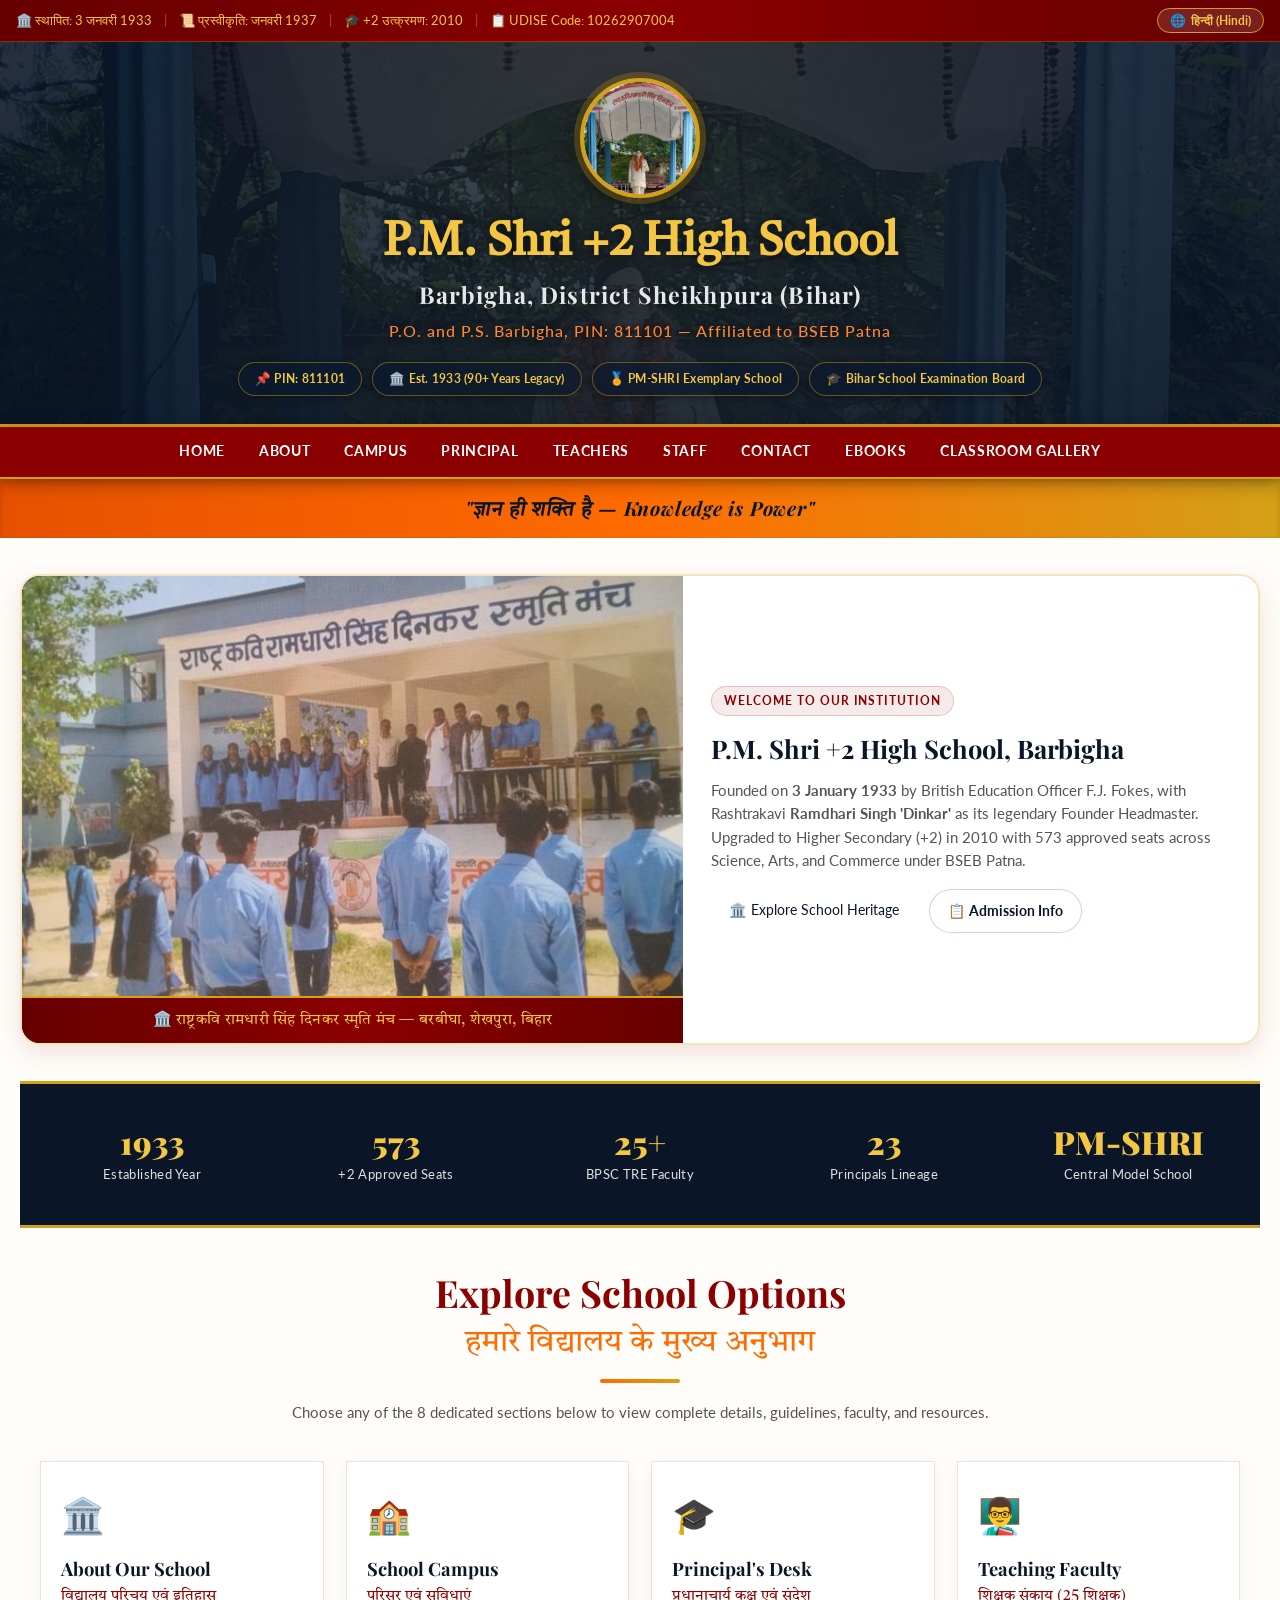
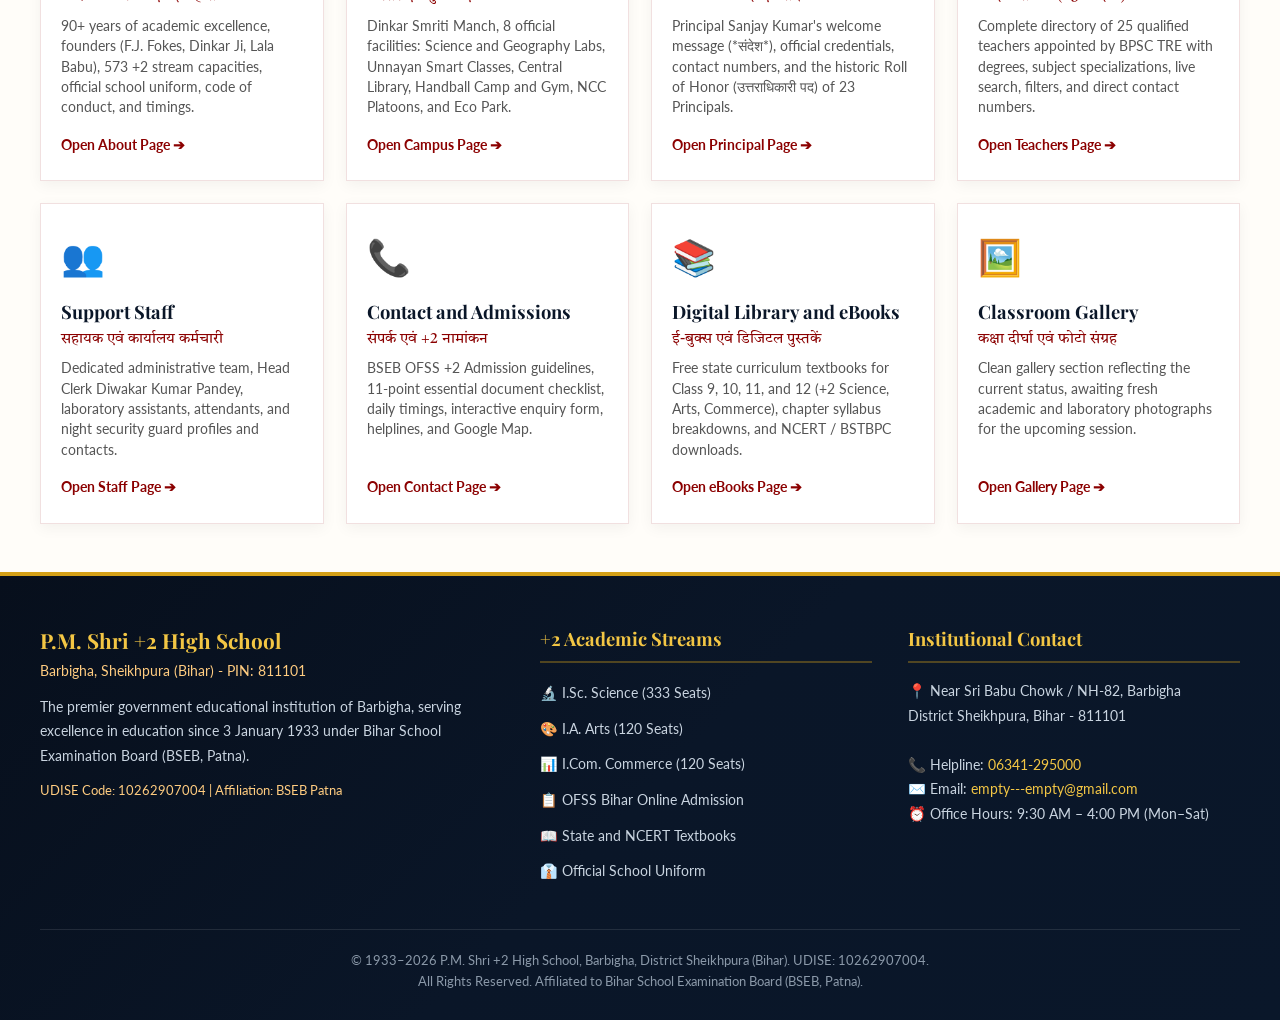
==== commit e8420f16: "Update email address in contact information" ====
--- a/index.html
+++ b/index.html
@@ -287,7 +287,7 @@
             📍 Near Sri Babu Chowk / NH-82, Barbigha<br>
             District Sheikhpura, Bihar - 811101<br><br>
             📞 Helpline: <a href="tel:06341295000" style="color:var(--gold-light);">06341-295000</a><br>
-            ✉️ Email: <a href="mailto:highschoolbarbigha@gmail.com" style="color:var(--gold-light);">highschoolbarbigha@gmail.com</a><br>
+            ✉️ Email: <a href="mailto:empty---empty@gmail.com" style="color:var(--gold-light);">empty---empty@gmail.com</a><br>
             ⏰ Office Hours: 9:30 AM – 4:00 PM (Mon–Sat)
           </p>
         </div>
